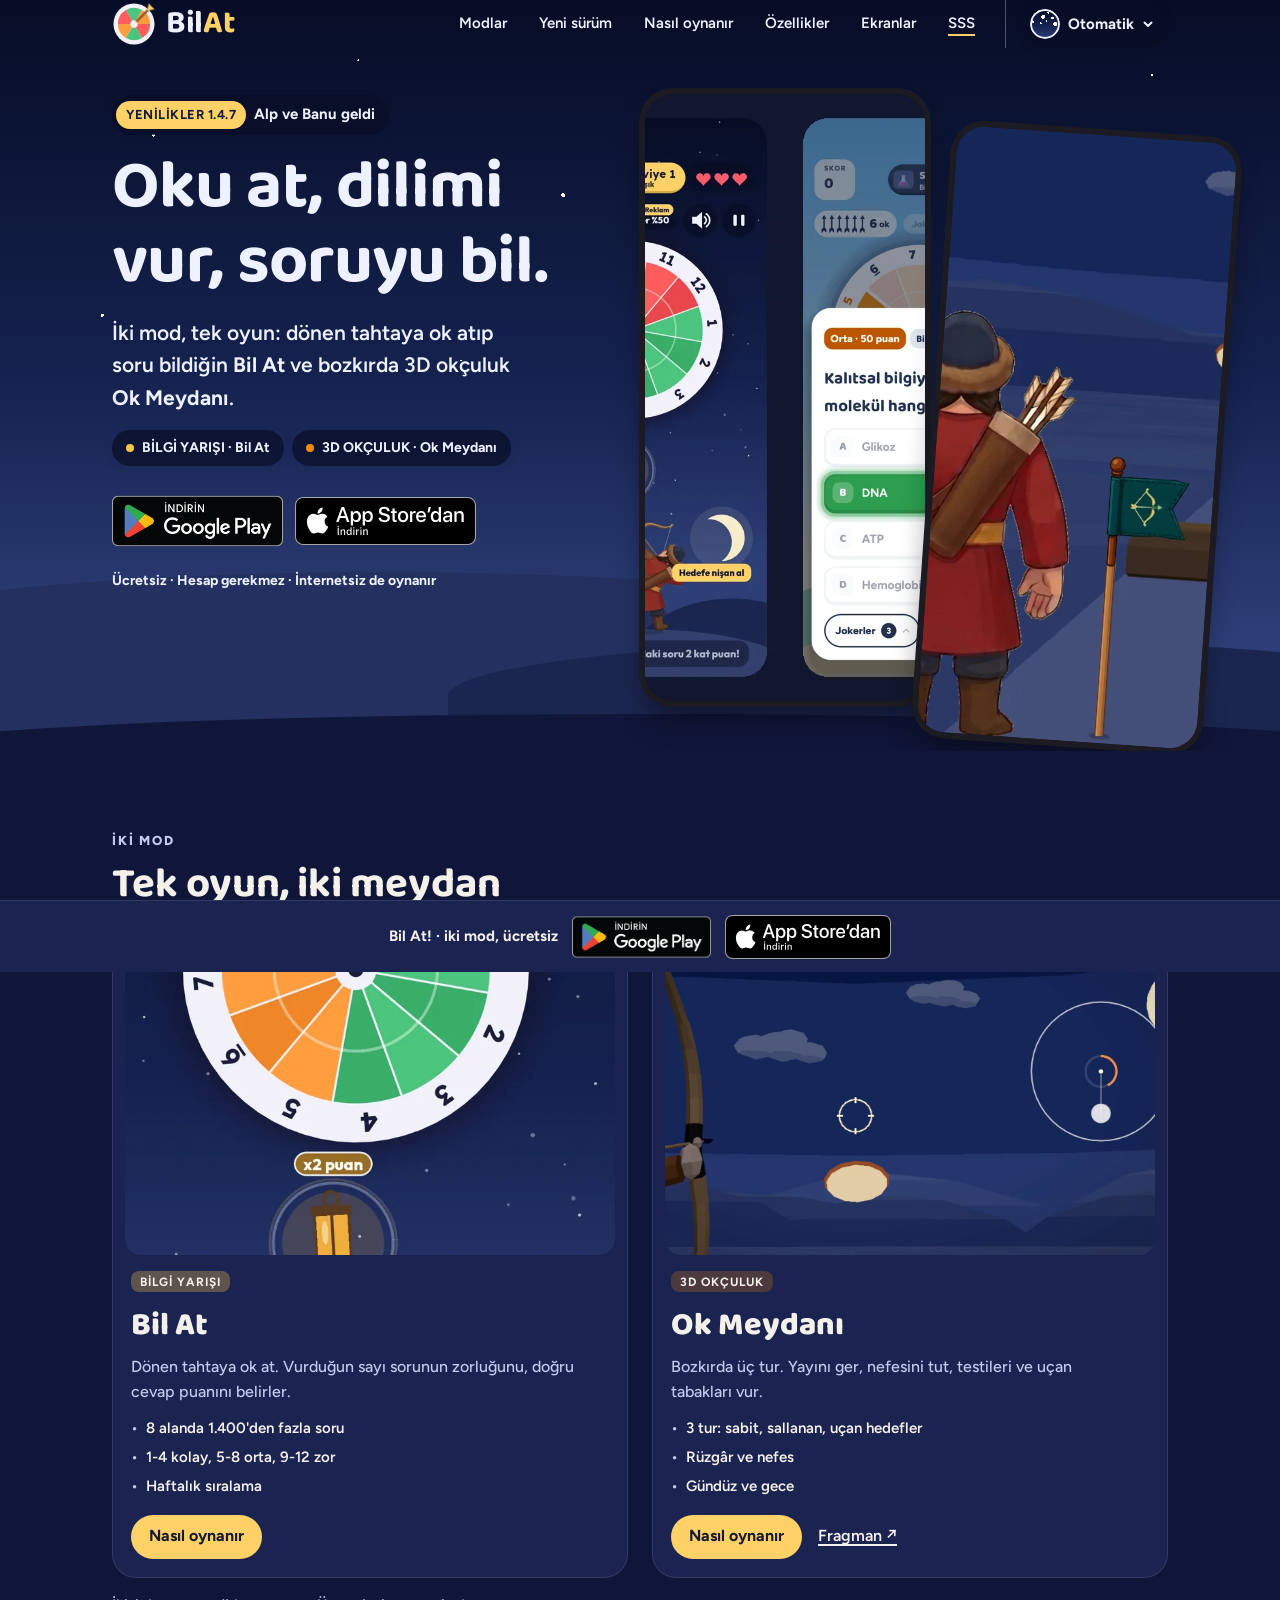
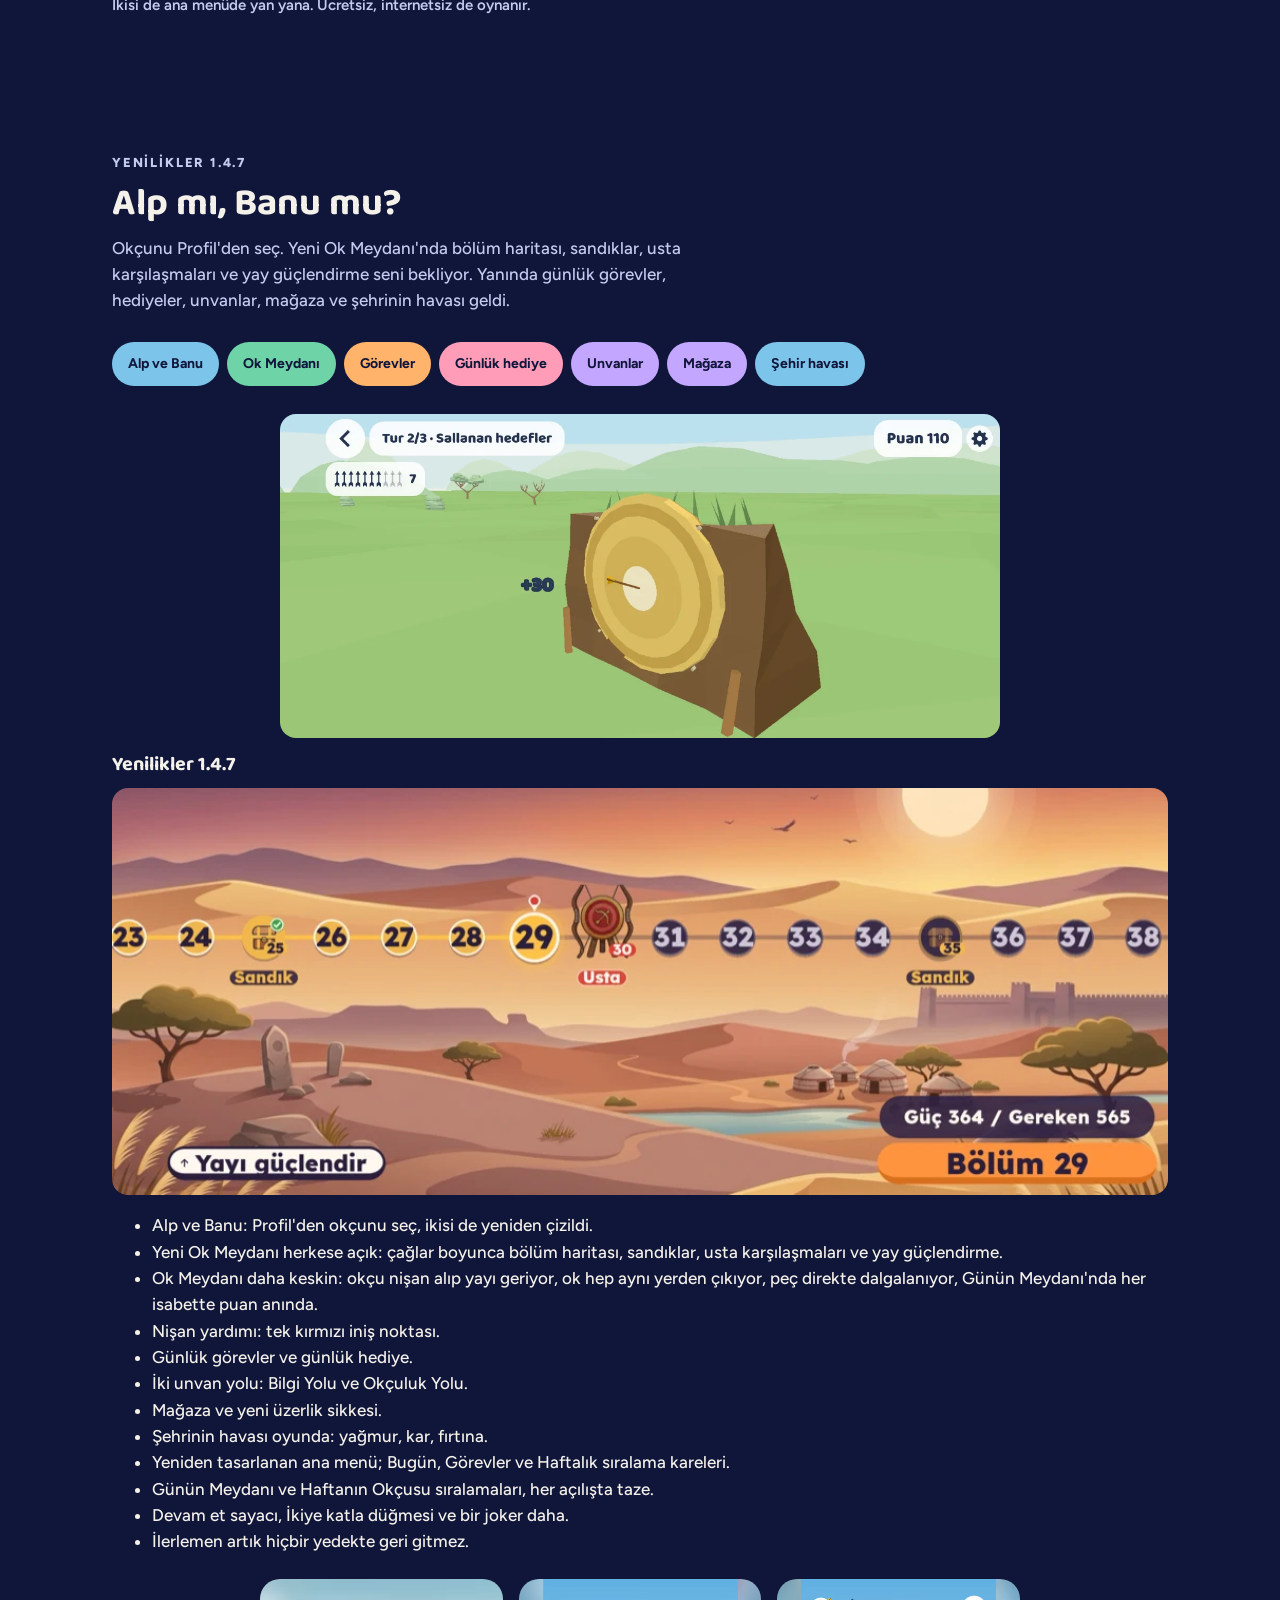
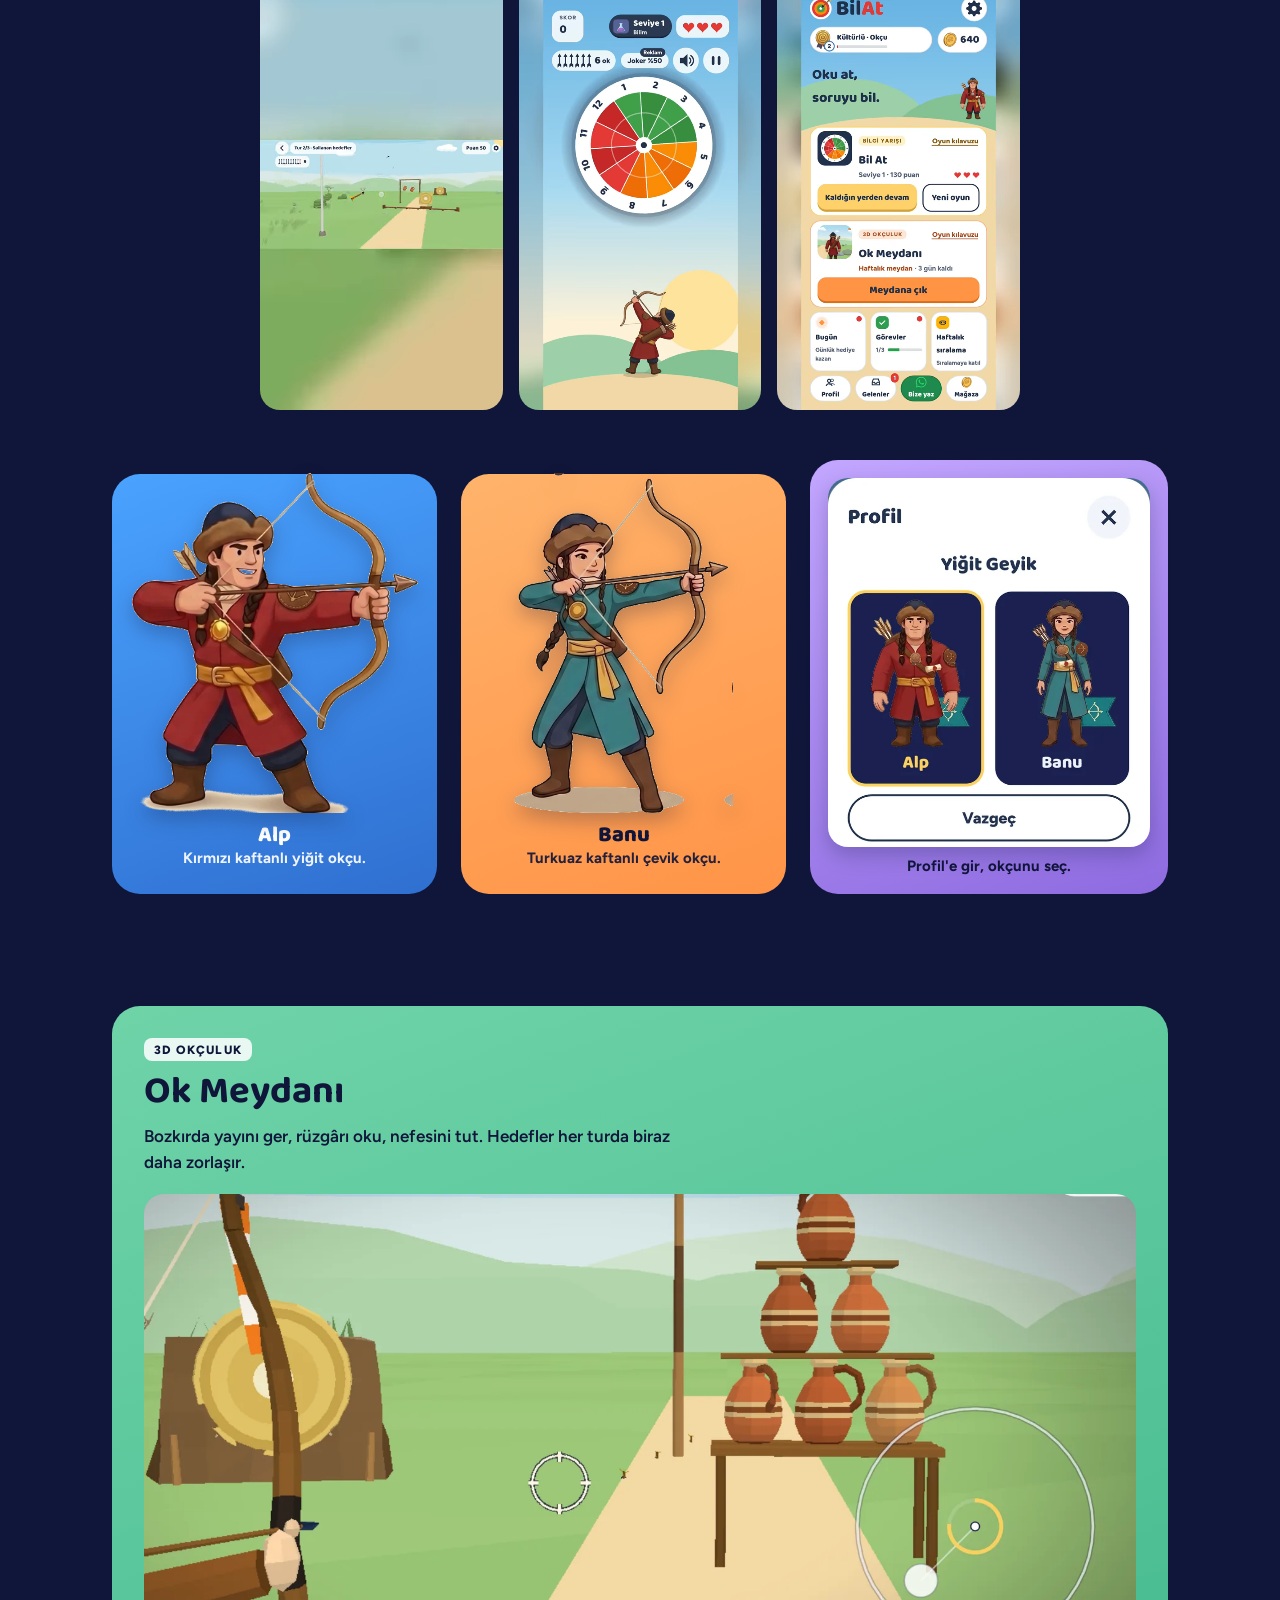
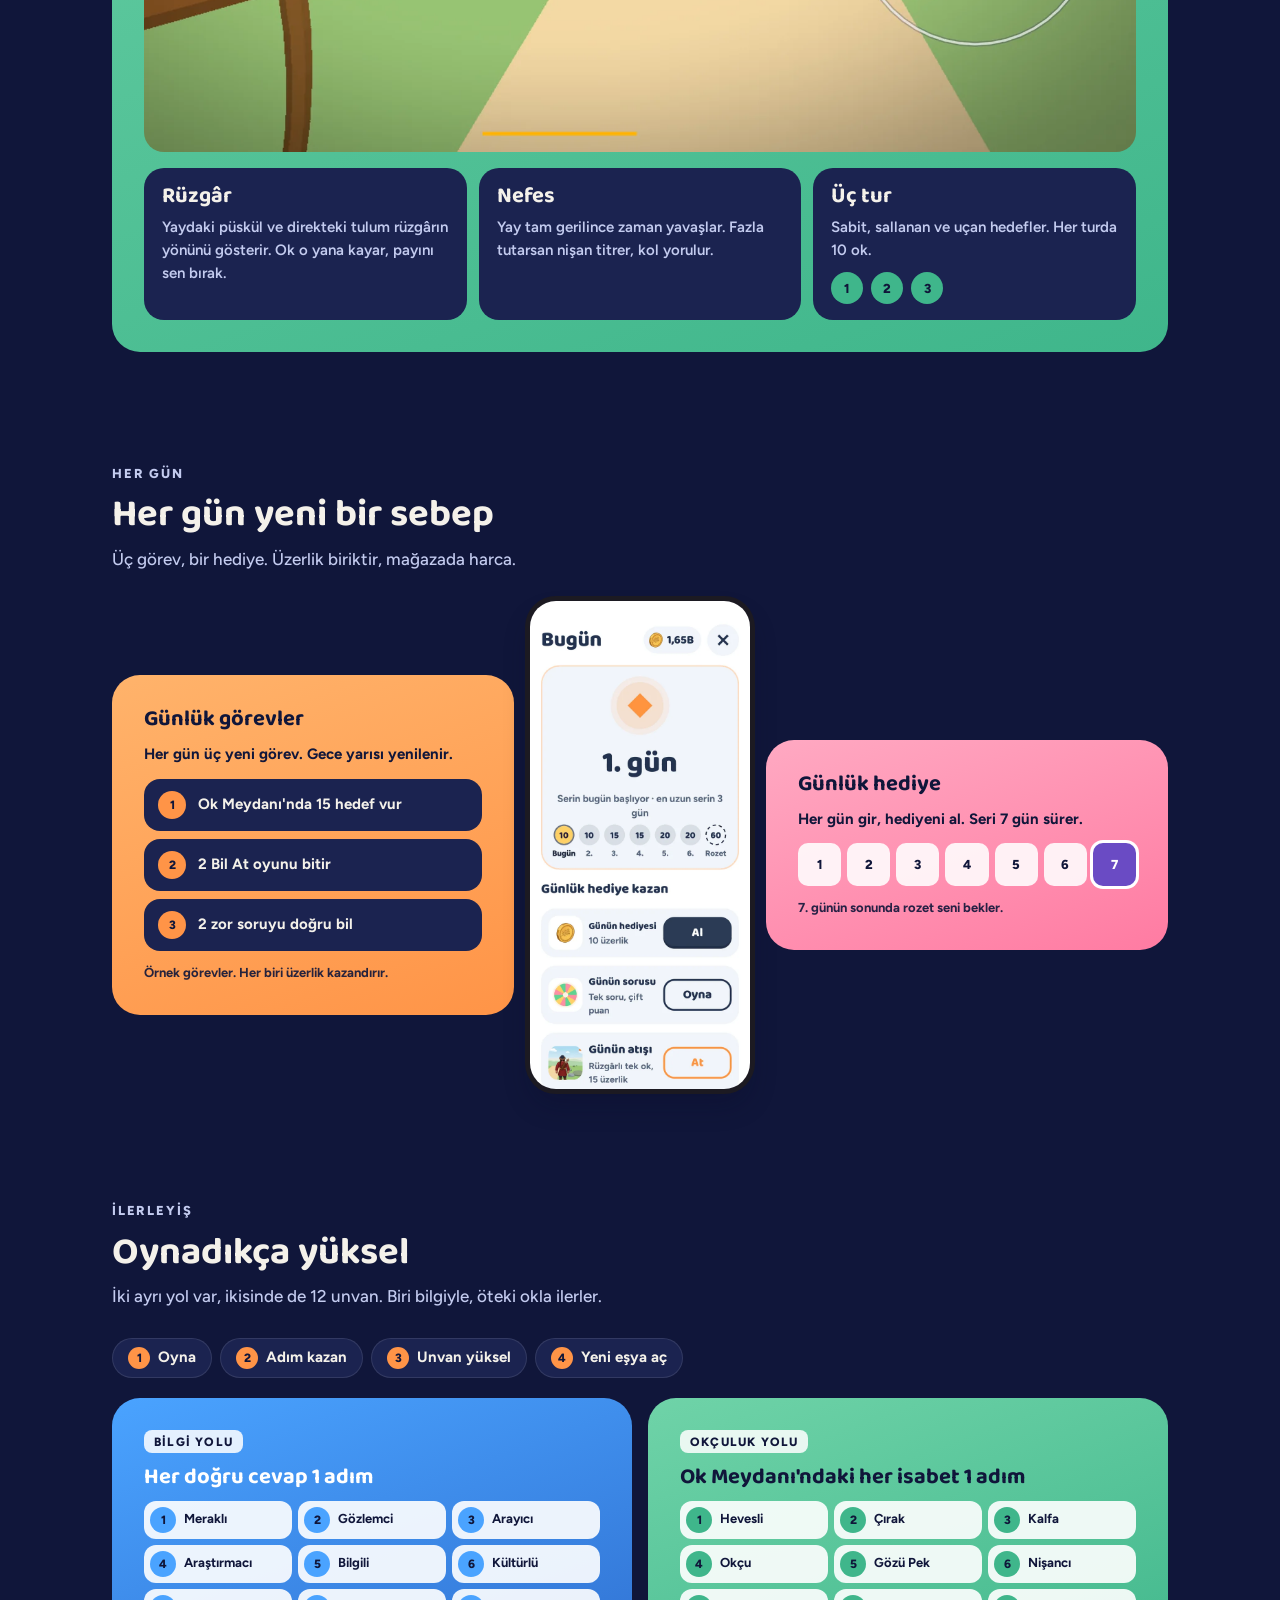
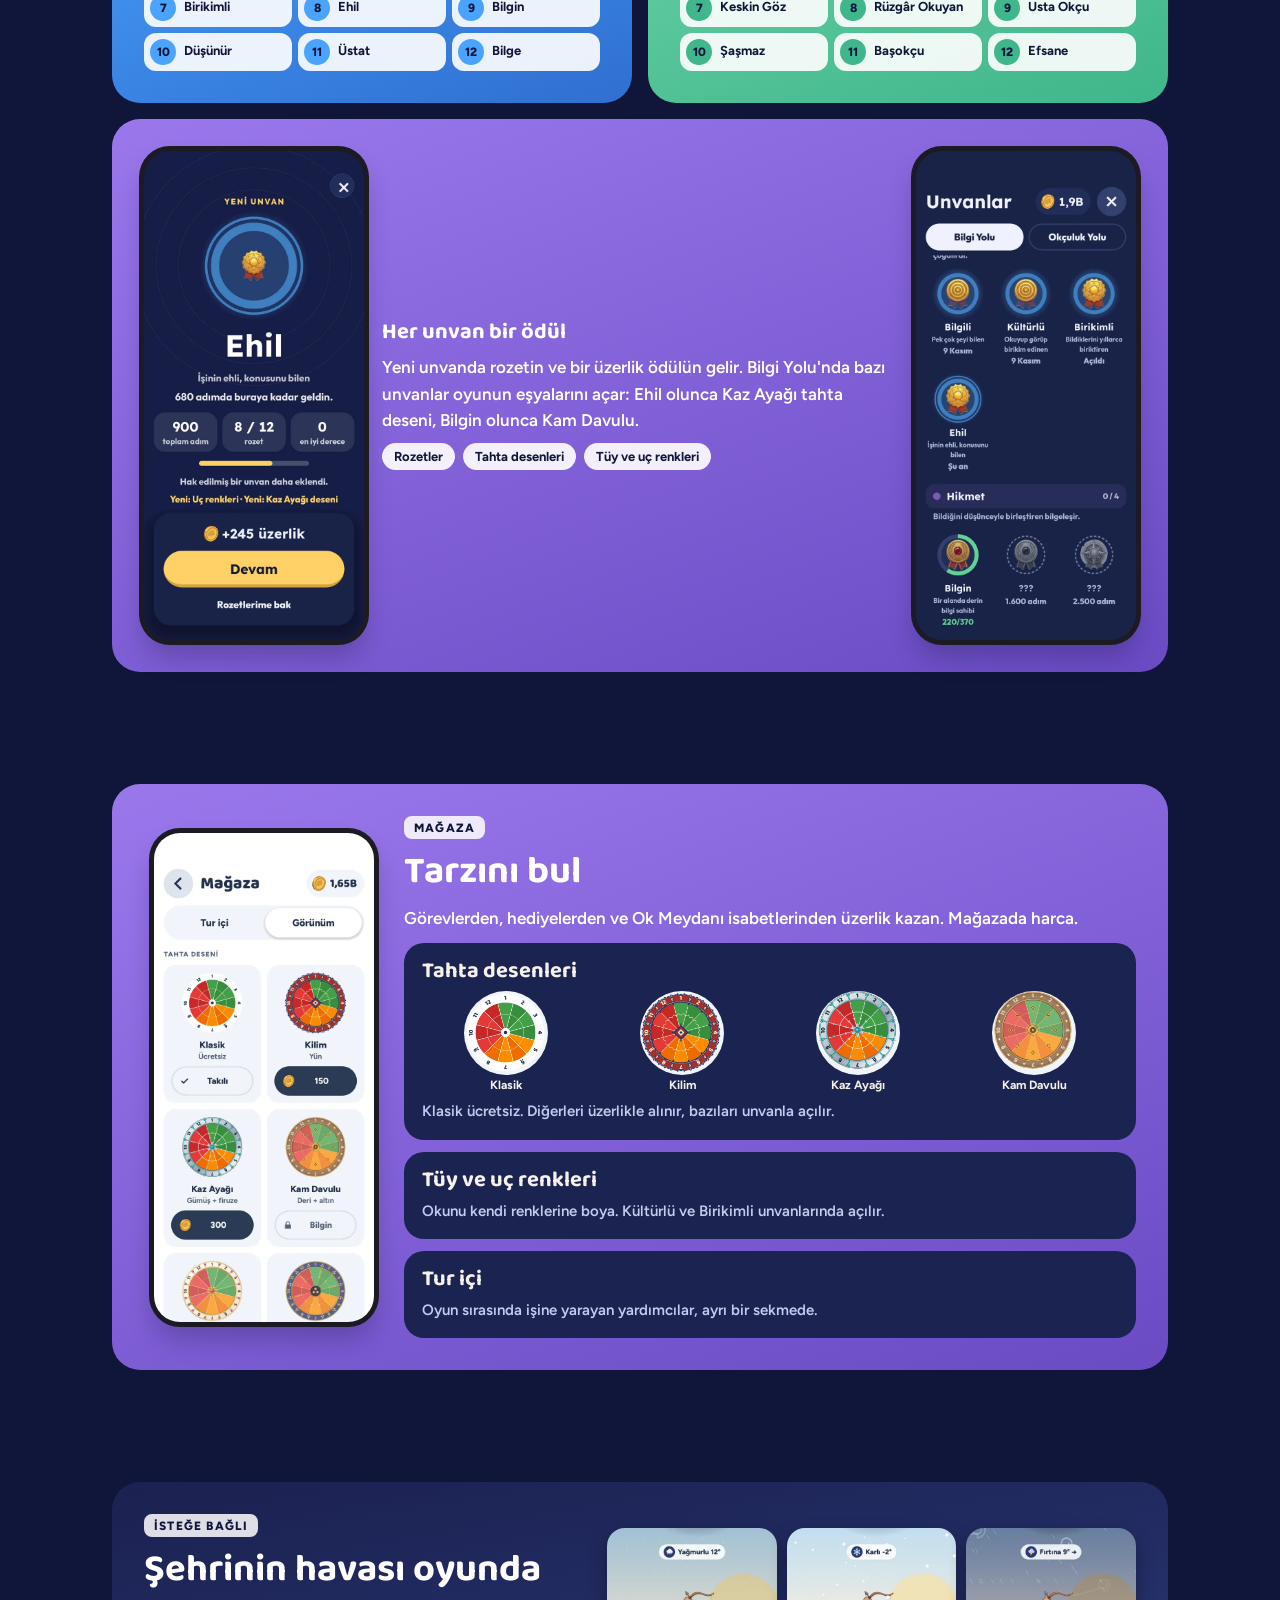
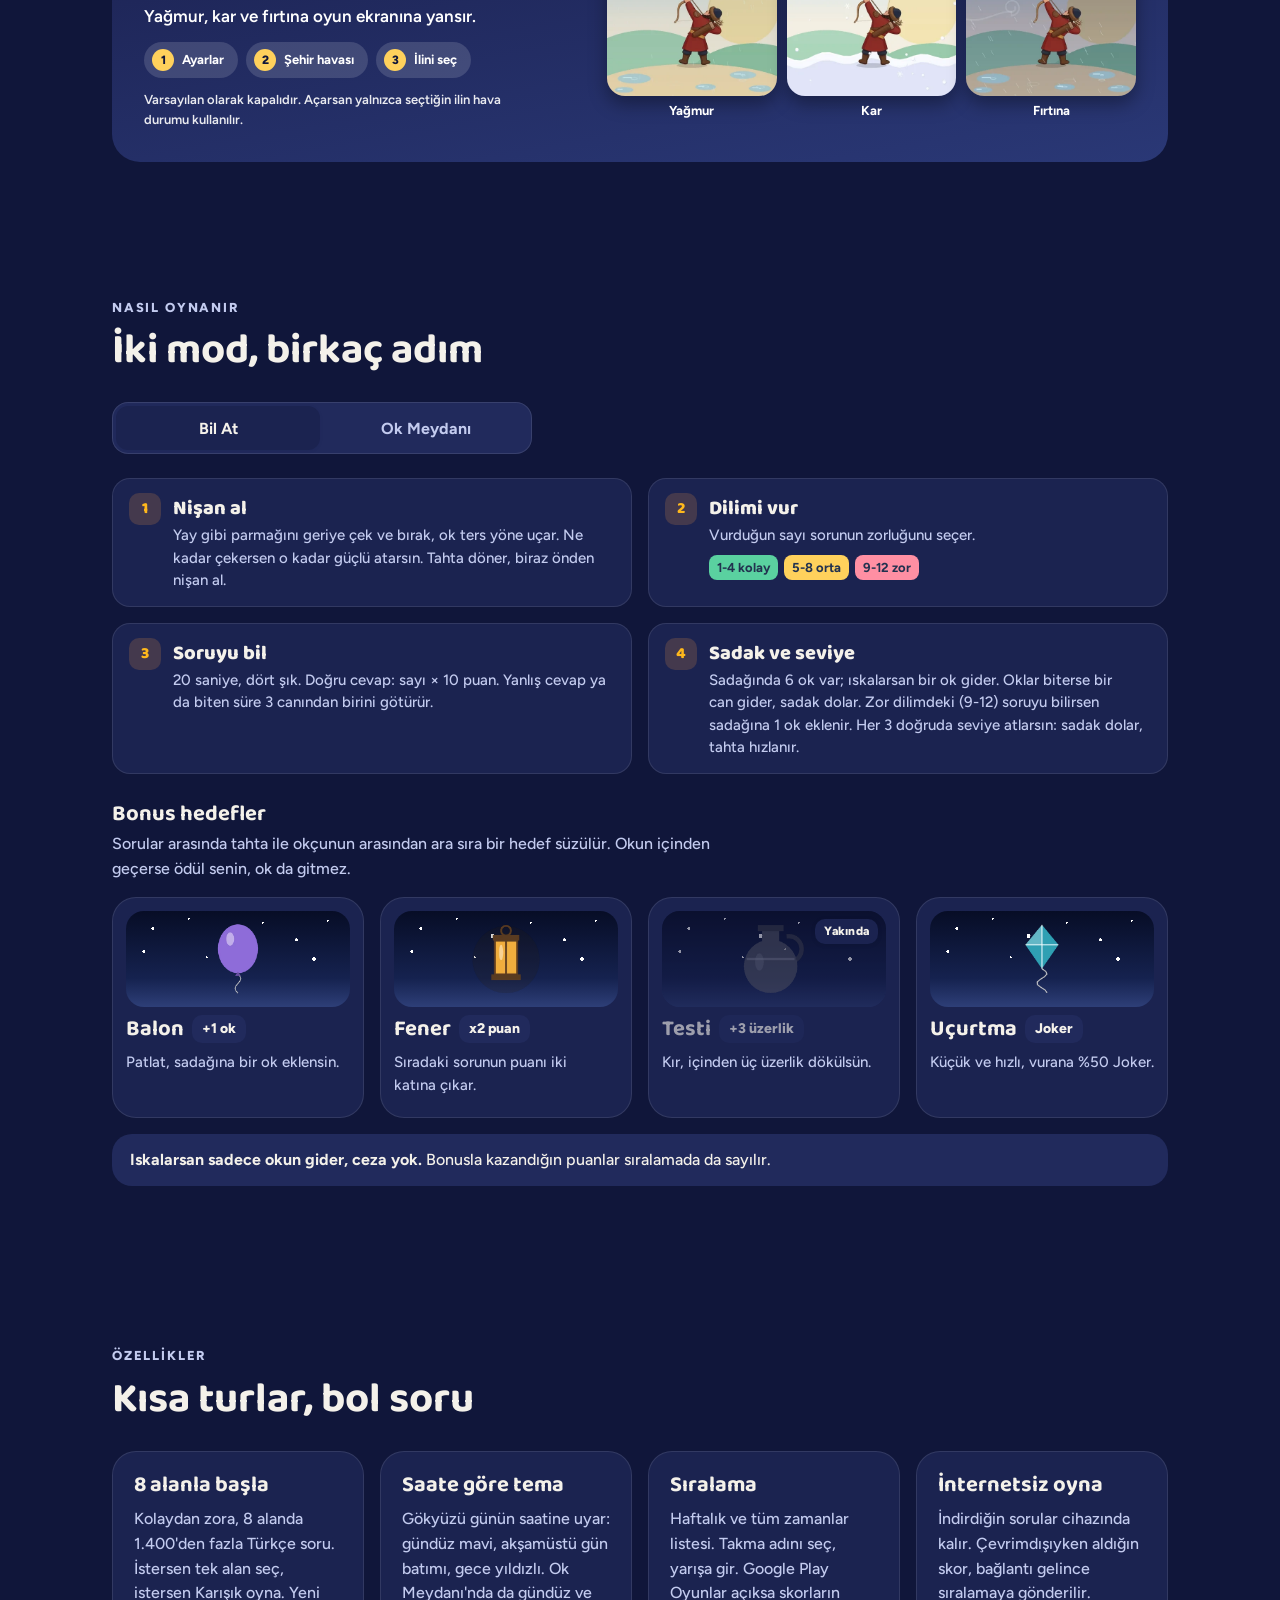
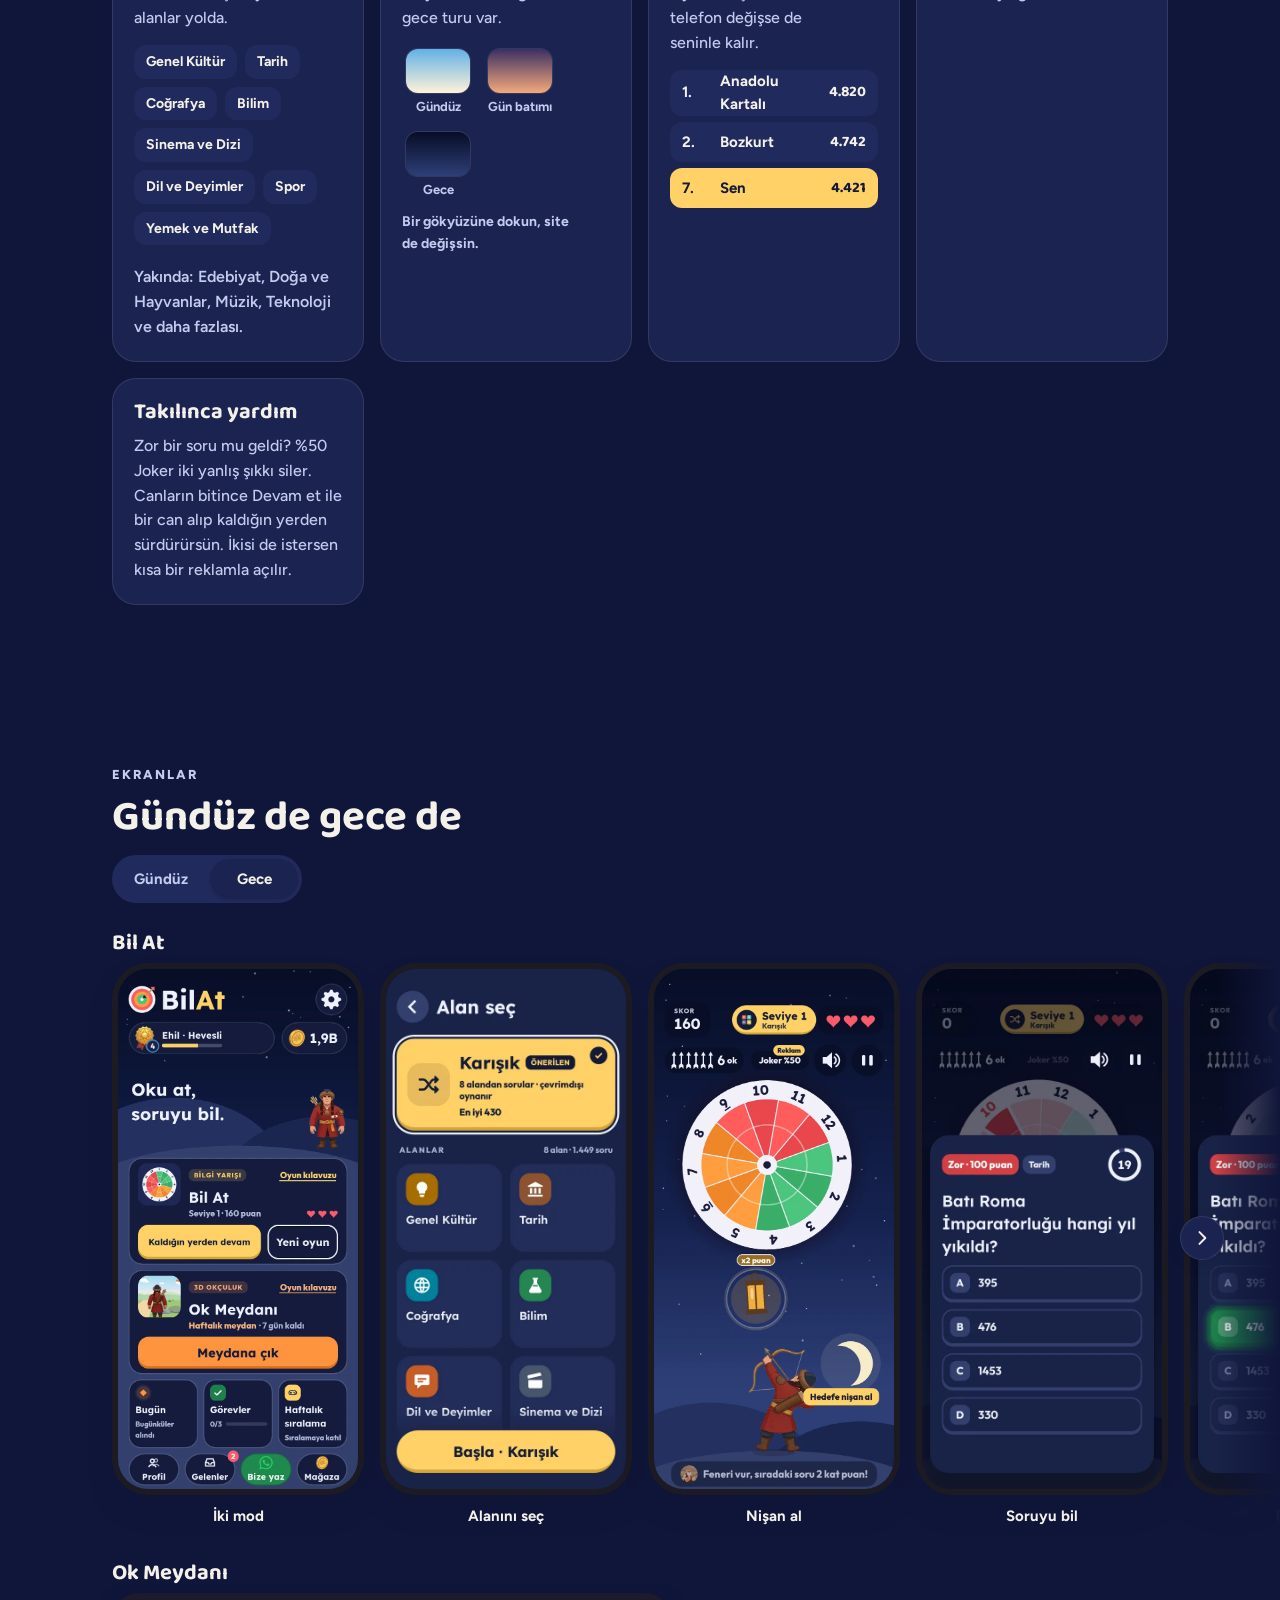
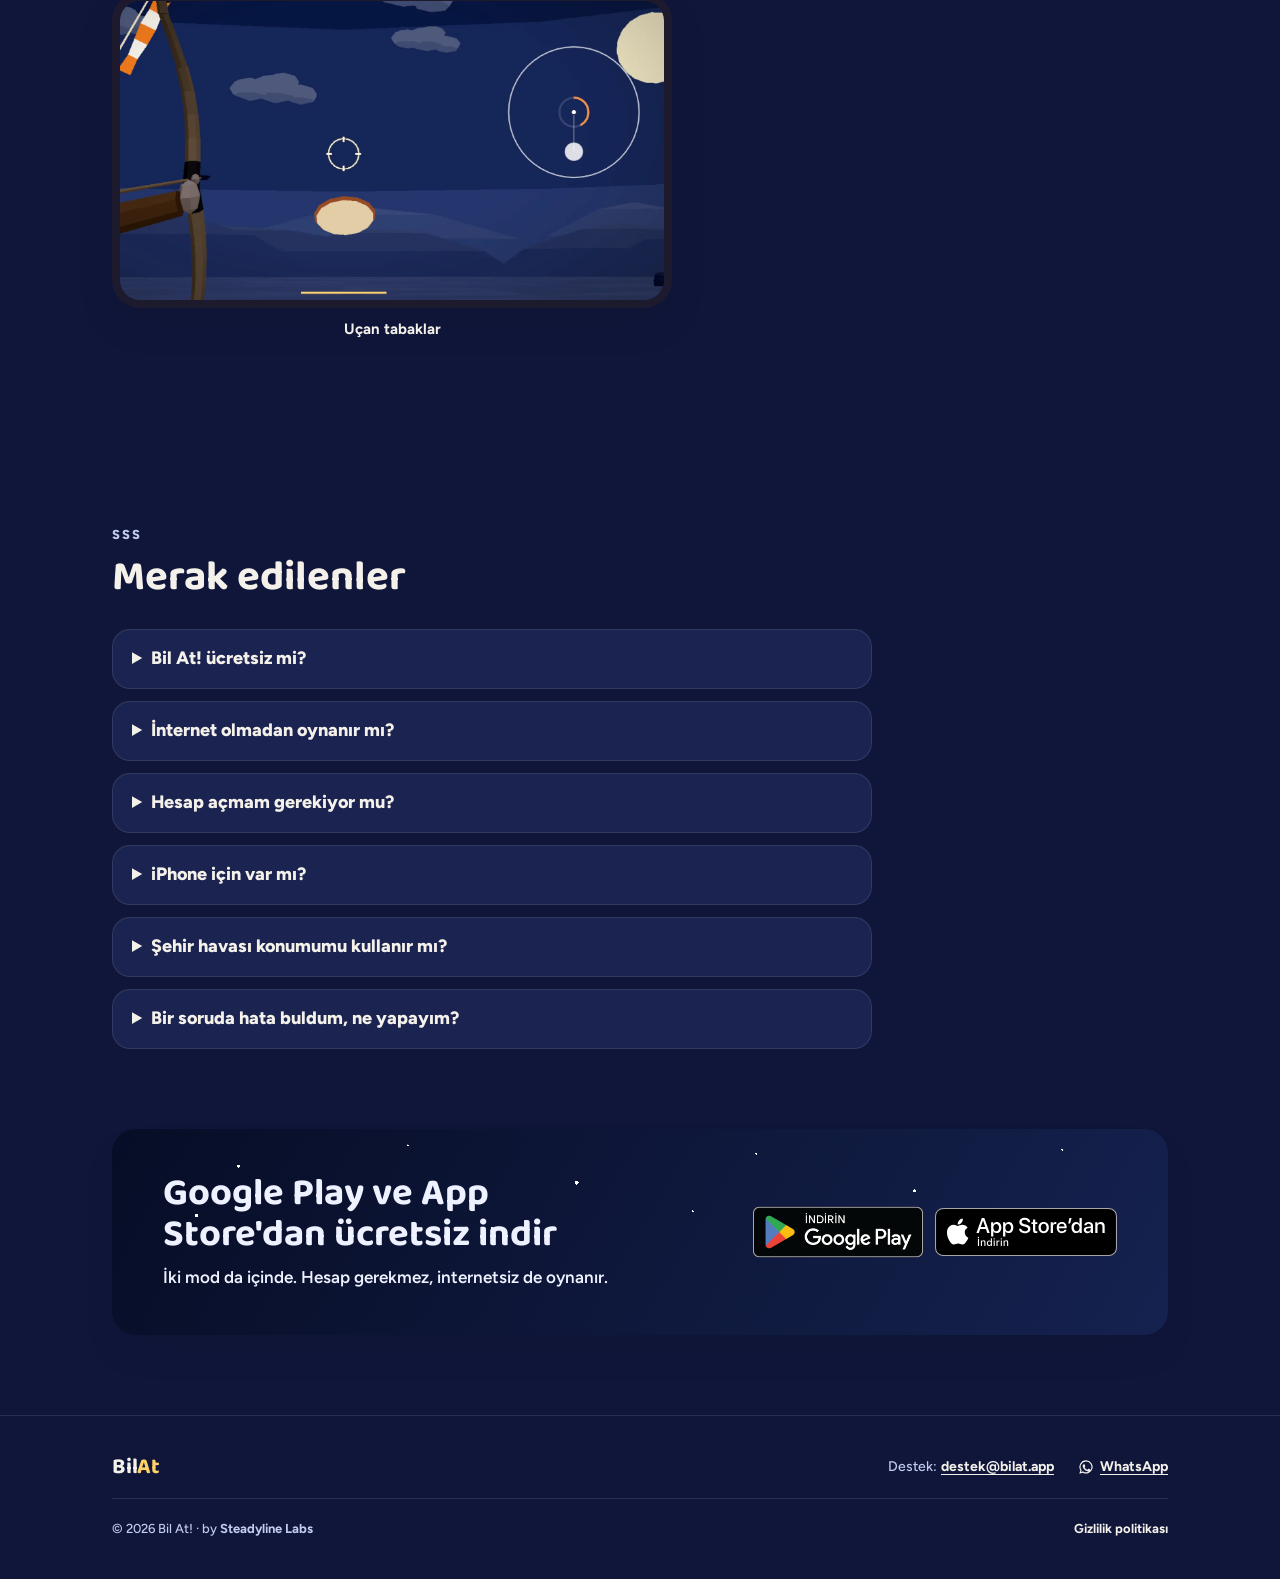
==== index.html @ 1a9c40ba "Görseller: iki meydan kartında çark tam görünür, hava görselleri temiz kesim" ====
<!DOCTYPE html>
<html lang="tr">
<head>
<meta charset="utf-8">
<meta name="viewport" content="width=device-width, initial-scale=1">
<title>Bil At! Bilgi yarışması ve 3D okçuluk · Ücretsiz</title>
<meta name="description" content="Bil At! ücretsiz Türkçe oyun: Alp ya da Banu ile dönen tahtaya ok at, soruyu bil; yeni Ok Meydanı'nda çağdan çağa bölüm haritası, sandıklar ve usta karşılaşmaları. Günlük görev ve hediye, unvanlar, mağaza, şehir havası. 8 alanda 1.400'den fazla soru.">
<meta name="robots" content="index, follow">
<meta name="theme-color" content="#62B0E6" media="(prefers-color-scheme: light)">
<meta name="theme-color" content="#070D26" media="(prefers-color-scheme: dark)">
<link rel="canonical" href="https://bilat.app/">
<meta property="og:type" content="website">
<meta property="og:site_name" content="Bil At!">
<meta property="og:locale" content="tr_TR">
<meta property="og:url" content="https://bilat.app/">
<meta property="og:title" content="Bil At! Oku At, Soruyu Bil">
<meta property="og:description" content="Alp ya da Banu ile dönen tahtaya nişan al, soruyu bil ya da bozkırda yayını ger. Günlük görev, unvan ve mağaza seni bekliyor.">
<meta property="og:image" content="https://bilat.app/img/og.jpg">
<meta property="og:image:width" content="1200">
<meta property="og:image:height" content="630">
<meta property="og:image:alt" content="Bil At! logosu ve renkli hedef tahtası: Oku at, soruyu bil!">
<meta name="twitter:card" content="summary_large_image">
<meta name="twitter:title" content="Bil At! Oku At, Soruyu Bil">
<meta name="twitter:description" content="Alp ya da Banu ile dönen tahtaya nişan al, soruyu bil ya da bozkırda yayını ger. Günlük görev, unvan ve mağaza seni bekliyor.">
<meta name="twitter:image" content="https://bilat.app/img/og.jpg">
<link rel="icon" href="/favicon.ico" sizes="any">
<link rel="icon" href="/img/icon.svg" type="image/svg+xml">
<meta name="apple-itunes-app" content="app-id=6821452285">
<link rel="apple-touch-icon" href="/apple-touch-icon.png">
<script type="application/ld+json">
{
  "@context": "https://schema.org",
  "@graph": [
    {
      "@type": "WebSite",
      "@id": "https://bilat.app/#website",
      "url": "https://bilat.app/",
      "name": "Bil At!",
      "alternateName": ["BilAt", "Bil At"],
      "inLanguage": "tr",
      "publisher": {"@id": "https://steadylinelabs.com/#organization"}
    },
    {
      "@type": "Organization",
      "@id": "https://steadylinelabs.com/#organization",
      "name": "Steadyline Labs",
      "url": "https://steadylinelabs.com",
      "email": "destek@bilat.app"
    },
    {
      "@type": ["VideoGame", "MobileApplication"],
      "@id": "https://bilat.app/#app",
      "name": "Bil At! Oku At, Soruyu Bil",
      "alternateName": "BilAt",
      "url": "https://bilat.app/",
      "description": "Bil At! ücretsiz Türkçe oyun: Alp ya da Banu ile dönen tahtaya ok at, soruyu bil; bozkırda 3D okçuluk Ok Meydanı. Günlük görev ve hediye, unvanlar, mağaza, şehir havası. 8 alanda 1.400'den fazla soru.",
      "inLanguage": "tr",
      "operatingSystem": ["Android", "iOS"],
      "applicationCategory": "GameApplication",
      "applicationSubCategory": "Bilgi yarışması",
      "genre": ["Bilgi yarışması", "Okçuluk", "Nişan alma", "Gündelik"],
      "gamePlatform": ["Android", "iOS"],
      "playMode": "SinglePlayer",
      "image": "https://bilat.app/img/og.jpg",
      "screenshot": ["https://bilat.app/img/ok-meydani/okm-1-sabit-hedefler.webp", "https://bilat.app/img/menu-b.webp", "https://bilat.app/img/aim-b.webp", "https://bilat.app/img/yeni/gunluk-hediye.webp", "https://bilat.app/img/yeni/magaza.webp", "https://bilat.app/img/yeni/yol-bilgi.webp", "https://bilat.app/img/yeni/hava-yagmur.webp", "https://bilat.app/img/question-b.webp", "https://bilat.app/img/category-b.webp", "https://bilat.app/img/leaderboard-b.webp"],
      "installUrl": "https://play.google.com/store/apps/details?id=com.steadylinelabs.bilat",
      "sameAs": ["https://play.google.com/store/apps/details?id=com.steadylinelabs.bilat", "https://apps.apple.com/tr/app/bil-at-bilgi-yar%C4%B1%C5%9Fmas%C4%B1/id6821452285"],
      "author": {"@id": "https://steadylinelabs.com/#organization"},
      "publisher": {"@id": "https://steadylinelabs.com/#organization"},
      "offers": {"@type": "Offer", "price": "0", "priceCurrency": "TRY"}
    },
    {
      "@type": "FAQPage",
      "mainEntity": [
        {"@type": "Question", "name": "Bil At! ücretsiz mi?", "acceptedAnswer": {"@type": "Answer", "text": "Evet. Oyun ücretsizdir ve reklamlarla desteklenir. Uygulama içi satın alma yoktur. Reklamı yalnızca sen seçince izlersin: oyun bitince Devam et ya da %50 Joker için."}},
        {"@type": "Question", "name": "İnternet olmadan oynanır mı?", "acceptedAnswer": {"@type": "Answer", "text": "Evet. Oyunla gelen sorular ve indirdiğin sorular cihazında kalır. Çevrimdışıyken aldığın skor, bağlantı gelince sıralamaya gönderilir."}},
        {"@type": "Question", "name": "Hesap açmam gerekiyor mu?", "acceptedAnswer": {"@type": "Answer", "text": "Hayır, ayrı hesap açmazsın. Sıralama için bir takma ad seçmen yeter. Telefonunda Google Play Oyunlar açıksa takma adın ve skorların ona bağlanır; telefon değişse de seninle kalır."}},
        {"@type": "Question", "name": "iPhone için var mı?", "acceptedAnswer": {"@type": "Answer", "text": "Evet. Bil At! hem App Store'da iPhone için hem Google Play'de Android için ücretsiz."}},
        {"@type": "Question", "name": "Şehir havası konumumu kullanır mı?", "acceptedAnswer": {"@type": "Answer", "text": "Hayır. Şehir havası varsayılan olarak kapalıdır. Açarsan ilini listeden sen seçersin ve yalnızca o ilin hava durumu alınır."}},
        {"@type": "Question", "name": "Bir soruda hata buldum, ne yapayım?", "acceptedAnswer": {"@type": "Answer", "text": "destek@bilat.app adresine soruyu ve doğru cevabı yaz, düzeltelim."}}
      ]
    }
  ]
}
</script>
<link rel="preconnect" href="https://fonts.googleapis.com">
<link rel="preconnect" href="https://fonts.gstatic.com" crossorigin>
<link href="https://fonts.googleapis.com/css2?family=Baloo+2:wght@700&family=Figtree:wght@500;600;700;800&display=swap" rel="stylesheet">
<link rel="stylesheet" href="style.css?v=20261113a">
<script src="tema.js?v=20261028c"></script>
</head>
<body>
<a class="skip" href="#icerik">İçeriğe geç</a>

<header class="hero">
  <div class="sun" aria-hidden="true"></div>
  <div class="wrap hero-top">
    <a class="logo" href="./" aria-label="Bil At! ana sayfa">
      <svg class="mark" viewBox="-30 -30 60 60" width="44" height="44" aria-hidden="true">
        <g class="spin">
          <circle r="28" fill="var(--ring)"/>
          <path d="M0 0L-11 -19.05A22 22 0 0 1 11 -19.05Z" fill="var(--g)"/>
          <path d="M0 0L11 -19.05A22 22 0 0 1 22 0Z" fill="var(--o)"/>
          <path d="M0 0L22 0A22 22 0 0 1 11 19.05Z" fill="var(--r)"/>
          <path d="M0 0L11 19.05A22 22 0 0 1 -11 19.05Z" fill="var(--g)"/>
          <path d="M0 0L-11 19.05A22 22 0 0 1 -22 0Z" fill="var(--o)"/>
          <path d="M0 0L-22 0A22 22 0 0 1 -11 -19.05Z" fill="var(--r)"/>
          <circle r="5" fill="var(--ring)"/>
        </g>
        <g class="shaft"><path d="M4 -4L22 -22" stroke="#8B5A2B" stroke-width="3.2" stroke-linecap="round"/><path d="M18 -18L20 -28L24 -24ZM18 -18L28 -20L24 -24Z" fill="var(--primary)"/></g>
      </svg>
      <span>Bil<b>At</b></span>
    </a>
    <nav id="menu" aria-label="Sayfa içi">
      <a href="#modlar">Modlar</a>
      <a href="#yeni">Yeni sürüm</a>
      <a href="#nasil">Nasıl oynanır</a>
      <a href="#ozellikler">Özellikler</a>
      <a href="#ekranlar">Ekranlar</a>
      <a href="#sss">SSS</a>
    </nav>
    <div class="sky-pick">
      <button type="button" class="sky-btn" aria-expanded="false" aria-controls="gokyuzu" aria-label="Gökyüzü teması">
        <span class="sky-dot" aria-hidden="true"></span><span class="sky-name">Otomatik</span>
        <svg class="sky-chev" viewBox="0 0 12 12" width="12" height="12" aria-hidden="true"><path d="M2.5 4.5L6 8l3.5-3.5" fill="none" stroke="currentColor" stroke-width="2" stroke-linecap="round" stroke-linejoin="round"/></svg>
      </button>
      <div class="sky-menu" id="gokyuzu" role="group" aria-label="Gökyüzü teması" hidden>
        <p class="sky-title" aria-hidden="true">Gökyüzü</p>
        <button type="button" data-tema="saat"><span class="sw sw-auto" aria-hidden="true"></span><span class="sky-opt"><b>Otomatik</b><small>Saate göre · şu an <span class="sky-now">Gündüz</span></small></span></button>
        <hr>
        <button type="button" data-tema="b"><span class="sw sw-b" aria-hidden="true"></span><b>Gündüz</b></button>
        <button type="button" data-tema="a"><span class="sw sw-a" aria-hidden="true"></span><b>Gün batımı</b></button>
        <button type="button" data-tema="c"><span class="sw sw-c" aria-hidden="true"></span><b>Gece</b></button>
      </div>
    </div>
    <button type="button" class="menu-btn" aria-expanded="false" aria-controls="menu" aria-label="Menüyü aç">
      <svg viewBox="0 0 24 24" width="24" height="24" aria-hidden="true"><path class="mb-top" d="M4 7h16"/><path class="mb-mid" d="M4 12h16"/><path class="mb-bot" d="M4 17h16"/></svg>
    </button>
  </div>
  <div class="wrap hero-grid">
    <div class="hero-copy">
      <a class="new-pill" href="#yeni"><b>Yenilikler 1.4.7</b> Alp ve Banu geldi</a>
      <h1>Oku at, dilimi vur, soruyu bil.</h1>
      <p class="lead">İki mod, tek oyun: dönen tahtaya ok atıp soru bildiğin <b>Bil At</b> ve bozkırda 3D okçuluk <b>Ok Meydanı</b>.</p>
      <ul class="mode-chips">
        <li><a class="mode-chip is-bilat" href="#mod-bilat">BİLGİ YARIŞI · Bil At</a></li>
        <li><a class="mode-chip is-okm" href="#mod-ok-meydani">3D OKÇULUK · Ok Meydanı</a></li>
      </ul>
      <div class="badges">
        <a class="gp-badge" href="https://play.google.com/store/apps/details?id=com.steadylinelabs.bilat&amp;referrer=utm_source%3Dbilat.app%26utm_medium%3Dsite%26utm_campaign%3Dhome"><img src="img/google-play-badge-tr.png" width="646" height="250" alt="Google Play'den indirin" fetchpriority="high"></a>
        <a class="as-badge" href="https://apps.apple.com/tr/app/bil-at-bilgi-yar%C4%B1%C5%9Fmas%C4%B1/id6821452285"><img src="img/app-store-badge-tr.svg" width="151" height="40" alt="App Store'dan indirin"></a>
      </div>
      <p class="hero-note">Ücretsiz · Hesap gerekmez · İnternetsiz de oynanır</p>
    </div>
    <div class="phones">
      <div class="phone">
        <img class="shot-b" src="img/mod-bilat-b.webp" width="1600" height="1000" fetchpriority="high" alt="Bil At oyun ekranı: okçu dönen hedef tahtasına nişan alıyor, gündüz teması">
        <img class="shot-c" src="img/mod-bilat-c.webp" width="1600" height="1000" alt="Bil At gece teması: yıldızlı gökyüzünde hedef tahtasına nişan alma">
      </div>
      <div class="phone phone-okm">
        <img class="shot-b" src="img/ok-meydani/tur1-sabit.webp" width="1600" height="837" alt="Ok Meydanı: okçunun arkasından testi kulesine nişan, gündüz">
        <img class="shot-c" src="img/ok-meydani/hero-gece.webp" width="1600" height="837" alt="Ok Meydanı gece turu: okçu ay ışığında uçan tabağa bakıyor">
      </div>
    </div>
  </div>
  <div class="hills" aria-hidden="true"><i></i><i></i><i></i></div>
</header>

<main id="icerik">
  <section id="modlar">
    <div class="wrap">
      <div class="sec-head">
        <span class="eyebrow">İki mod</span>
        <h2>Tek oyun, iki meydan</h2>
      </div>
      <div class="modes">
        <article class="mode" id="mod-bilat">
          <div class="mode-media mode-media-bilat">
            <img class="shot-b" src="img/aim-b.webp" width="720" height="1600" loading="lazy" decoding="async" alt="Bil At: dönen hedef tahtası ve nişan alan okçu">
            <img class="shot-c" src="img/aim-c.webp" width="720" height="1600" loading="lazy" decoding="async" alt="Bil At gece: yıldızlı gökyüzünde dönen hedef tahtası">
          </div>
          <span class="mode-chip-tag is-bilat">BİLGİ YARIŞI</span>
          <h3>Bil At</h3>
          <p>Dönen tahtaya ok at. Vurduğun sayı sorunun zorluğunu, doğru cevap puanını belirler.</p>
          <ul class="mode-list">
            <li>8 alanda 1.400'den fazla soru</li>
            <li>1-4 kolay, 5-8 orta, 9-12 zor</li>
            <li>Haftalık sıralama</li>
          </ul>
          <div class="mode-actions">
            <a class="btn" href="#nasil-bilat" data-tab="bilat">Nasıl oynanır</a>
          </div>
        </article>
        <article class="mode" id="mod-ok-meydani">
          <span id="ok-meydani" class="anchor" aria-hidden="true"></span>
          <div class="mode-media">
            <img class="shot-b" src="img/ok-meydani/tur1-sabit.webp" width="1600" height="837" loading="lazy" decoding="async" alt="Ok Meydanı 1. tur: testi kulesi, kabak ve puta, okçunun arkasından görünüm">
            <img class="shot-c" src="img/ok-meydani/tur3-ucan.webp" width="1600" height="837" loading="lazy" decoding="async" alt="Ok Meydanı 3. tur: gece, ay ışığında uçan tabağa nişan">
          </div>
          <span class="mode-chip-tag is-okm">3D OKÇULUK</span>
          <h3>Ok Meydanı</h3>
          <p>Bozkırda üç tur. Yayını ger, nefesini tut, testileri ve uçan tabakları vur.</p>
          <ul class="mode-list">
            <li>3 tur: sabit, sallanan, uçan hedefler</li>
            <li>Rüzgâr ve nefes</li>
            <li>Gündüz ve gece</li>
          </ul>
          <div class="mode-actions">
            <a class="btn" href="#nasil-ok-meydani" data-tab="ok-meydani">Nasıl oynanır</a>
            <a class="okm-trailer" href="https://youtu.be/DlsMeCCp97Y" target="_blank" rel="noopener">Fragman ↗</a>
          </div>
        </article>
      </div>
      <p class="modes-note">İkisi de ana menüde yan yana. Ücretsiz, internetsiz de oynanır.</p>
    </div>
  </section>

  <section id="yeni" class="y-sec">
    <div class="wrap">
      <div class="sec-head">
        <span class="eyebrow">Yenilikler 1.4.7</span>
        <h2>Alp mı, Banu mu?</h2>
        <p>Okçunu Profil'den seç. Yeni Ok Meydanı'nda bölüm haritası, sandıklar, usta karşılaşmaları ve yay güçlendirme seni bekliyor. Yanında günlük görevler, hediyeler, unvanlar, mağaza ve şehrinin havası geldi.</p>
      </div>
      <ul class="y-chips" aria-label="Yeni sürümde neler var">
        <li><a class="is-blue" href="#alp-banu">Alp ve Banu</a></li>
        <li><a class="is-green" href="#meydan">Ok Meydanı</a></li>
        <li><a class="is-orange" href="#her-gun">Görevler</a></li>
        <li><a class="is-pink" href="#her-gun">Günlük hediye</a></li>
        <li><a class="is-purple" href="#unvanlar">Unvanlar</a></li>
        <li><a class="is-purple" href="#magaza">Mağaza</a></li>
        <li><a class="is-blue" href="#hava">Şehir havası</a></li>
      </ul>

      <div class="y-news" style="margin:24px 0 8px">
        <img src="img/yeni/ok-meydani-isabet.webp" width="1200" height="540" loading="lazy" decoding="async" alt="Ok Meydanı: ok hedefe saplanıyor, +30 puan" style="display:block;width:100%;max-width:720px;height:auto;border-radius:16px;margin:0 auto 16px">
        <h3 style="margin:0 0 8px">Yenilikler 1.4.7</h3>
        <img src="img/ok-meydani-harita.webp" alt="Yeni Ok Meydanı bölüm haritası: kısa yay çağı, yol boyunca sandıklar ve 30. bölümde usta karşılaşması" width="1000" height="386" loading="lazy" decoding="async" style="width:100%;height:auto;border-radius:16px;margin:12px 0">
        <ul>
          <li>Alp ve Banu: Profil'den okçunu seç, ikisi de yeniden çizildi.</li>
          <li>Yeni Ok Meydanı herkese açık: çağlar boyunca bölüm haritası, sandıklar, usta karşılaşmaları ve yay güçlendirme.</li>
          <li>Ok Meydanı daha keskin: okçu nişan alıp yayı geriyor, ok hep aynı yerden çıkıyor, peç direkte dalgalanıyor, Günün Meydanı'nda her isabette puan anında.</li>
          <li>Nişan yardımı: tek kırmızı iniş noktası.</li>
          <li>Günlük görevler ve günlük hediye.</li>
          <li>İki unvan yolu: Bilgi Yolu ve Okçuluk Yolu.</li>
          <li>Mağaza ve yeni üzerlik sikkesi.</li>
          <li>Şehrinin havası oyunda: yağmur, kar, fırtına.</li>
          <li>Yeniden tasarlanan ana menü; Bugün, Görevler ve Haftalık sıralama kareleri.</li>
          <li>Günün Meydanı ve Haftanın Okçusu sıralamaları, her açılışta taze.</li>
          <li>Devam et sayacı, İkiye katla düğmesi ve bir joker daha.</li>
          <li>İlerlemen artık hiçbir yedekte geri gitmez.</li>
        </ul>
      </div>

      <div class="clips" aria-label="Oyundan kısa kayıtlar">
        <figure class="clip"><video width="540" height="960" autoplay muted loop playsinline preload="metadata" poster="video/ok-meydani-hit-poster.webp" aria-label="Ok Meydanı: ok hedefe saplanıyor ve puan kazandırıyor"><source src="video/ok-meydani-hit.webm" type="video/webm"><source src="video/ok-meydani-hit.mp4" type="video/mp4"></video></figure>
        <figure class="clip"><video width="540" height="960" autoplay muted loop playsinline preload="metadata" poster="video/question-correct-score-poster.webp" aria-label="Doğru cevap puan kazandırıyor"><source src="video/question-correct-score.webm" type="video/webm"><source src="video/question-correct-score.mp4" type="video/mp4"></video></figure>
        <figure class="clip"><video width="540" height="960" autoplay muted loop playsinline preload="metadata" poster="video/alp-banu-profile-start-poster.webp" aria-label="Profil'de Alp ya da Banu seçip oyuna başlamak"><source src="video/alp-banu-profile-start.webm" type="video/webm"><source src="video/alp-banu-profile-start.mp4" type="video/mp4"></video></figure>
      </div>

      <div id="alp-banu" class="y-chars">
        <article class="y-char is-alp">
          <img src="img/yeni/alp.webp" width="392" height="466" loading="lazy" decoding="async" alt="Alp: kırmızı kaftanlı, bork giymiş okçu yayını geriyor">
          <div class="y-char-text"><h3>Alp</h3><p>Kırmızı kaftanlı yiğit okçu.</p></div>
        </article>
        <article class="y-char is-banu">
          <img src="img/yeni/banu.webp" width="384" height="596" loading="lazy" decoding="async" alt="Banu: turkuaz kaftanlı, örgülü okçu yayını geriyor">
          <div class="y-char-text"><h3>Banu</h3><p>Turkuaz kaftanlı çevik okçu.</p></div>
        </article>
        <figure class="y-profile">
          <img src="img/yeni/karakter-sec.webp" width="640" height="734" loading="lazy" decoding="async" alt="Profil ekranı: Alp ve Banu arasında okçu seçimi">
          <figcaption>Profil'e gir, okçunu seç.</figcaption>
        </figure>
      </div>
    </div>
  </section>

  <section id="meydan" class="y-sec">
    <div class="wrap">
      <div class="y-band is-green">
        <div class="y-band-head">
          <span class="y-tag">3D OKÇULUK</span>
          <h2>Ok Meydanı</h2>
          <p>Bozkırda yayını ger, rüzgârı oku, nefesini tut. Hedefler her turda biraz daha zorlaşır.</p>
        </div>
        <div class="y-wide">
          <img src="img/ok-meydani/okm-1-sabit-hedefler.webp" width="1600" height="900" loading="lazy" decoding="async" alt="Ok Meydanı: yay gerilmiş, testi kulesi ve puta nişanda">
        </div>
        <ul class="y-cards three">
          <li class="y-card"><h3>Rüzgâr</h3><p>Yaydaki püskül ve direkteki tulum rüzgârın yönünü gösterir. Ok o yana kayar, payını sen bırak.</p></li>
          <li class="y-card"><h3>Nefes</h3><p>Yay tam gerilince zaman yavaşlar. Fazla tutarsan nişan titrer, kol yorulur.</p></li>
          <li class="y-card"><h3>Üç tur</h3><p>Sabit, sallanan ve uçan hedefler. Her turda 10 ok.</p>
            <ol class="y-dots" aria-label="Turlar"><li>1</li><li>2</li><li>3</li></ol></li>
        </ul>
      </div>
    </div>
  </section>

  <section id="her-gun" class="y-sec">
    <div class="wrap">
      <div class="sec-head">
        <span class="eyebrow">Her gün</span>
        <h2>Her gün yeni bir sebep</h2>
        <p>Üç görev, bir hediye. Üzerlik biriktir, mağazada harca.</p>
      </div>
      <div class="y-daily">
        <article class="y-band is-orange">
          <h3>Günlük görevler</h3>
          <p class="y-sub">Her gün üç yeni görev. Gece yarısı yenilenir.</p>
          <ol class="y-quests">
            <li><span class="n">1</span>Ok Meydanı'nda 15 hedef vur</li>
            <li><span class="n">2</span>2 Bil At oyunu bitir</li>
            <li><span class="n">3</span>2 zor soruyu doğru bil</li>
          </ol>
          <p class="y-note">Örnek görevler. Her biri üzerlik kazandırır.</p>
        </article>
        <figure class="y-phone"><img src="img/yeni/gunluk-hediye.webp" width="640" height="1422" loading="lazy" decoding="async" alt="Bugün ekranı: günlük hediye ve görevler"></figure>
        <article class="y-band is-pink">
          <h3>Günlük hediye</h3>
          <p class="y-sub">Her gün gir, hediyeni al. Seri 7 gün sürer.</p>
          <ol class="y-days" aria-label="7 günlük seri">
            <li>1</li><li>2</li><li>3</li><li>4</li><li>5</li><li>6</li><li class="is-big" aria-label="7. gün, rozet">7</li>
          </ol>
          <p class="y-note">7. günün sonunda rozet seni bekler.</p>
        </article>
      </div>
    </div>
  </section>

  <section id="unvanlar" class="y-sec">
    <div class="wrap">
      <div class="sec-head">
        <span class="eyebrow">İlerleyiş</span>
        <h2>Oynadıkça yüksel</h2>
        <p>İki ayrı yol var, ikisinde de 12 unvan. Biri bilgiyle, öteki okla ilerler.</p>
      </div>
      <ol class="y-flow" aria-label="İlerleyiş">
        <li>Oyna</li><li>Adım kazan</li><li>Unvan yüksel</li><li>Yeni eşya aç</li>
      </ol>
      <div class="y-paths">
        <article class="y-band is-blue">
          <span class="y-tag">BİLGİ YOLU</span>
          <h3>Her doğru cevap 1 adım</h3>
          <ol class="y-ranks">
            <li><i>1</i>Meraklı</li><li><i>2</i>Gözlemci</li><li><i>3</i>Arayıcı</li><li><i>4</i>Araştırmacı</li>
            <li><i>5</i>Bilgili</li><li><i>6</i>Kültürlü</li><li><i>7</i>Birikimli</li><li><i>8</i>Ehil</li>
            <li><i>9</i>Bilgin</li><li><i>10</i>Düşünür</li><li><i>11</i>Üstat</li><li><i>12</i>Bilge</li>
          </ol>
        </article>
        <article class="y-band is-green">
          <span class="y-tag">OKÇULUK YOLU</span>
          <h3>Ok Meydanı'ndaki her isabet 1 adım</h3>
          <ol class="y-ranks">
            <li><i>1</i>Hevesli</li><li><i>2</i>Çırak</li><li><i>3</i>Kalfa</li><li><i>4</i>Okçu</li>
            <li><i>5</i>Gözü Pek</li><li><i>6</i>Nişancı</li><li><i>7</i>Keskin Göz</li><li><i>8</i>Rüzgâr Okuyan</li>
            <li><i>9</i>Usta Okçu</li><li><i>10</i>Şaşmaz</li><li><i>11</i>Başokçu</li><li><i>12</i>Efsane</li>
          </ol>
        </article>
      </div>
      <div class="y-band is-purple y-reward">
        <figure class="y-phone"><img src="img/yeni/yeni-unvan.webp" width="640" height="1422" loading="lazy" decoding="async" alt="Yeni unvan ekranı: Ehil unvanı ve kazanılan üzerlik"></figure>
        <div class="y-reward-text">
          <h3>Her unvan bir ödül</h3>
          <p>Yeni unvanda rozetin ve bir üzerlik ödülün gelir. Bilgi Yolu'nda bazı unvanlar oyunun eşyalarını açar: Ehil olunca Kaz Ayağı tahta deseni, Bilgin olunca Kam Davulu.</p>
          <ul class="y-pills"><li>Rozetler</li><li>Tahta desenleri</li><li>Tüy ve uç renkleri</li></ul>
        </div>
        <figure class="y-phone"><img src="img/yeni/yol-bilgi.webp" width="640" height="1422" loading="lazy" decoding="async" alt="Unvanlar ekranı: Bilgi Yolu, şu anki unvan ve rozetler"></figure>
      </div>
    </div>
  </section>

  <section id="magaza" class="y-sec">
    <div class="wrap">
      <div class="y-band is-purple y-shop">
        <figure class="y-phone"><img src="img/yeni/magaza.webp" width="640" height="1422" loading="lazy" decoding="async" alt="Mağaza ekranı: Tur içi ve Görünüm sekmeleri, tahta desenleri"></figure>
        <div class="y-shop-body">
          <span class="y-tag">MAĞAZA</span>
          <h2>Tarzını bul</h2>
          <p>Görevlerden, hediyelerden ve Ok Meydanı isabetlerinden üzerlik kazan. Mağazada harca.</p>
          <ul class="y-cards">
            <li class="y-card">
              <h3>Tahta desenleri</h3>
              <ul class="y-boards" aria-label="Örnek tahta desenleri">
                <li><img src="img/yeni/tahta-klasik.webp" width="320" height="320" loading="lazy" decoding="async" alt="Klasik tahta deseni"><span>Klasik</span></li>
                <li><img src="img/yeni/tahta-kilim.webp" width="320" height="320" loading="lazy" decoding="async" alt="Kilim tahta deseni"><span>Kilim</span></li>
                <li><img src="img/yeni/tahta-kaz.webp" width="320" height="320" loading="lazy" decoding="async" alt="Kaz Ayağı tahta deseni"><span>Kaz Ayağı</span></li>
                <li><img src="img/yeni/tahta-kam.webp" width="320" height="320" loading="lazy" decoding="async" alt="Kam Davulu tahta deseni"><span>Kam Davulu</span></li>
              </ul>
              <p>Klasik ücretsiz. Diğerleri üzerlikle alınır, bazıları unvanla açılır.</p>
            </li>
            <li class="y-card"><h3>Tüy ve uç renkleri</h3><p>Okunu kendi renklerine boya. Kültürlü ve Birikimli unvanlarında açılır.</p></li>
            <li class="y-card"><h3>Tur içi</h3><p>Oyun sırasında işine yarayan yardımcılar, ayrı bir sekmede.</p></li>
          </ul>
        </div>
      </div>
    </div>
  </section>

  <section id="hava" class="y-sec">
    <div class="wrap">
      <div class="y-band is-sky y-weather">
        <div class="y-weather-text">
          <span class="y-tag">İSTEĞE BAĞLI</span>
          <h2>Şehrinin havası oyunda</h2>
          <p>Yağmur, kar ve fırtına oyun ekranına yansır.</p>
          <ol class="y-steps3"><li>Ayarlar</li><li>Şehir havası</li><li>İlini seç</li></ol>
          <p class="y-note">Varsayılan olarak kapalıdır. Açarsan yalnızca seçtiğin ilin hava durumu kullanılır.</p>
        </div>
        <ul class="y-wx">
          <li><img src="img/yeni/hava-yagmur.webp" width="480" height="476" loading="lazy" decoding="async" alt="Yağmurlu hava: nişan ekranında yağmurlu 12 derece"><span>Yağmur</span></li>
          <li><img src="img/yeni/hava-kar.webp" width="480" height="476" loading="lazy" decoding="async" alt="Karlı hava: nişan ekranında karlı eksi 2 derece"><span>Kar</span></li>
          <li><img src="img/yeni/hava-firtina.webp" width="480" height="476" loading="lazy" decoding="async" alt="Fırtına: nişan ekranında fırtına 9 derece"><span>Fırtına</span></li>
        </ul>
      </div>
    </div>
  </section>

  <section id="nasil">
    <div class="wrap">
      <div class="sec-head">
        <span class="eyebrow">Nasıl oynanır</span>
        <h2>İki mod, birkaç adım</h2>
      </div>
      <div class="mode-seg" role="tablist" aria-label="Mod seç">
        <button type="button" role="tab" id="tab-bilat" aria-selected="true" aria-controls="nasil-bilat">Bil At</button>
        <button type="button" role="tab" id="tab-ok-meydani" aria-selected="false" aria-controls="nasil-ok-meydani" tabindex="-1">Ok Meydanı</button>
      </div>

      <div id="nasil-bilat" class="panel" role="tabpanel" aria-labelledby="tab-bilat" tabindex="0">
        <ol class="steps">
          <li class="step"><span class="step-no" aria-hidden="true">1</span><div><h3>Nişan al</h3><p>Yay gibi parmağını geriye çek ve bırak, ok ters yöne uçar. Ne kadar çekersen o kadar güçlü atarsın. Tahta döner, biraz önden nişan al.</p></div></li>
          <li class="step"><span class="step-no" aria-hidden="true">2</span><div><h3>Dilimi vur</h3><p>Vurduğun sayı sorunun zorluğunu seçer.</p><ul class="diff"><li class="d-easy">1-4 kolay</li><li class="d-mid">5-8 orta</li><li class="d-hard">9-12 zor</li></ul></div></li>
          <li class="step"><span class="step-no" aria-hidden="true">3</span><div><h3>Soruyu bil</h3><p>20 saniye, dört şık. Doğru cevap: sayı × 10 puan. Yanlış cevap ya da biten süre 3 canından birini götürür.</p></div></li>
          <li class="step"><span class="step-no" aria-hidden="true">4</span><div><h3>Sadak ve seviye</h3><p>Sadağında 6 ok var; ıskalarsan bir ok gider. Oklar biterse bir can gider, sadak dolar. Zor dilimdeki (9-12) soruyu bilirsen sadağına 1 ok eklenir. Her 3 doğruda seviye atlarsın: sadak dolar, tahta hızlanır.</p></div></li>
        </ol>
        <h3 class="panel-sub" id="bonus">Bonus hedefler</h3>
        <p class="panel-lead">Sorular arasında tahta ile okçunun arasından ara sıra bir hedef süzülür. Okun içinden geçerse ödül senin, ok da gitmez.</p>
        <ul class="bonus">
          <li class="bonus-card">
            <div class="bonus-sky"><img src="img/bonus/balon.webp" width="240" height="240" loading="lazy" decoding="async" alt="Bonus hedef: mor balon"></div>
            <div><h4>Balon</h4><span class="bonus-tag">+1 ok</span></div>
            <p>Patlat, sadağına bir ok eklensin.</p>
          </li>
          <li class="bonus-card">
            <div class="bonus-sky"><img src="img/bonus/fener.webp" width="240" height="240" loading="lazy" decoding="async" alt="Bonus hedef: sarı ışıklı fener"></div>
            <div><h4>Fener</h4><span class="bonus-tag">x2 puan</span></div>
            <p>Sıradaki sorunun puanı iki katına çıkar.</p>
          </li>
          <li class="bonus-card is-soon">
            <div class="bonus-sky"><img src="img/bonus/testi.webp" width="240" height="240" loading="lazy" decoding="async" alt="Bonus hedef: toprak testi, yakında"><span class="bonus-soon">Yakında</span></div>
            <div><h4>Testi</h4><span class="bonus-tag">+3 üzerlik</span></div>
            <p>Kır, içinden üç üzerlik dökülsün.</p>
          </li>
          <li class="bonus-card">
            <div class="bonus-sky"><img src="img/bonus/ucurtma.webp" width="240" height="240" loading="lazy" decoding="async" alt="Bonus hedef: turkuaz uçurtma"></div>
            <div><h4>Uçurtma</h4><span class="bonus-tag">Joker</span></div>
            <p>Küçük ve hızlı, vurana %50 Joker.</p>
          </li>
        </ul>
        <p class="bonus-note"><strong>Iskalarsan sadece okun gider, ceza yok.</strong> Bonusla kazandığın puanlar sıralamada da sayılır.</p>
      </div>

      <div id="nasil-ok-meydani" class="panel" role="tabpanel" aria-labelledby="tab-ok-meydani" tabindex="0" hidden>
        <ol class="steps">
          <li class="step"><span class="step-no" aria-hidden="true">1</span><div><h3>Atış</h3><p>Ger, nişan al, bırak.</p><ul>
            <li>Parmağını ekrana bas ve tut: yay gerilir, görüntü yakınlaşır.</li>
            <li>Parmağını kaydır: okun ucunu hedefin üstüne getir.</li>
            <li>Bırak: ok gider. Rüzgâr yoksa okun ucunun gösterdiği yere gider.</li>
            <li>Uzaktaki hedefte yay tam gerilene kadar bekle.</li>
            <li>Parmağının etrafında bir halka çıkar. Halkanın dışına itersen nişan o yöne dönmeye devam eder, geri çekince durur.</li>
          </ul></div></li>
          <li class="step"><span class="step-no" aria-hidden="true">2</span><div><h3>Nefes</h3><p>Nefes ve rüzgâr.</p><ul>
            <li>Yay tam gerilince zaman bir an yavaşlar: nefesini tuttun.</li>
            <li>Halkanın ortasındaki ince çember nefesini gösterir. Azaldıkça kısalır, turuncu olur.</li>
            <li>Çok tutarsan nişan titrer. Sonunda kol yorulur, yay gevşer. Ok kaybolmaz, yeniden bas.</li>
            <li>Parmağını kaldırınca nefes birkaç saniyede dolar.</li>
            <li>Yaydaki püskül ve direkteki tulum rüzgârın estiği yönü gösterir. Ok o yana kayar, biraz ters yana nişan al.</li>
          </ul></div></li>
          <li class="step step-wide"><span class="step-no" aria-hidden="true">3</span><div><h3>Turlar</h3><p>3 tur, her turda 10 ok.</p>
            <ul class="rounds">
              <li class="round"><img src="img/ok-meydani/tur1-sabit.webp" width="1600" height="837" loading="lazy" decoding="async" alt="Ok Meydanı 1. tur: testi kulesi, kabak ve puta"><div><span class="round-tag">1. TUR · rüzgâr yok</span><h4>Sabit hedefler</h4><p>Testi kulesi, kabak ve puta.</p></div></li>
              <li class="round"><img src="img/ok-meydani/tur2-sallanan.webp" width="1600" height="837" loading="lazy" decoding="async" alt="Ok Meydanı 2. tur: puta isabeti, +30 puan"><div><span class="round-tag">2. TUR · sert rüzgâr</span><h4>Sallanan hedefler</h4><p>Asılı testiler, kayan kızak, fenerler ve uzak puta.</p></div></li>
              <li class="round"><img src="img/ok-meydani/tur3-ucan.webp" width="1600" height="837" loading="lazy" decoding="async" alt="Ok Meydanı 3. tur: gece, ay ışığında uçan tabağa nişan"><div><span class="round-tag">3. TUR · hafif rüzgâr</span><h4>Uçan tabaklar</h4><p>Tabaklar ve testiler, oklar bitene kadar uçar.</p></div></li>
            </ul>
            <ul>
              <li>Her testi, kabak, fener ve tabak: +10.</li>
              <li>Puta ve kızak her isabette +10. Ortası +20, iç halkası +10 daha.</li>
              <li>Kırılan hedeflerin hepsi düşerse +30.</li>
              <li>Tur, oklar bitince biter.</li>
            </ul>
          </div></li>
          <li class="step"><span class="step-no" aria-hidden="true">4</span><div><h3>Ayarlar</h3><ul>
            <li>Ana menüde sağ üstteki hoparlör düğmesine dokun.</li>
            <li>Nişanda yavaşlama (nefes): kapatırsan zaman yavaşlamaz.</li>
            <li>Telefonu çevirerek nişan: açarsan yay gerilirken telefonu çevirmek de nişanı kaydırır. Her telefonda yok.</li>
            <li>Nişan hassasiyeti: sağa çekersen nişan daha hızlı, sola çekersen daha yavaş döner.</li>
          </ul></div></li>
        </ol>
        <p class="panel-foot"><a class="okm-trailer" href="https://youtu.be/DlsMeCCp97Y" target="_blank" rel="noopener">Fragmanı izle ↗</a></p>
      </div>
      <noscript><style>#nasil .panel[hidden]{display:block}#nasil .mode-seg{display:none}</style></noscript>
    </div>
  </section>

  <section id="ozellikler">
    <div class="wrap">
      <div class="sec-head">
        <span class="eyebrow">Özellikler</span>
        <h2>Kısa turlar, bol soru</h2>
      </div>
      <div class="feats">
        <article class="feat">
          <h3>8 alanla başla</h3>
          <p>Kolaydan zora, 8 alanda 1.400'den fazla Türkçe soru. İstersen tek alan seç, istersen Karışık oyna. Yeni alanlar yolda.</p>
          <ul class="chips"><li>Genel Kültür</li><li>Tarih</li><li>Coğrafya</li><li>Bilim</li><li>Sinema ve Dizi</li><li>Dil ve Deyimler</li><li>Spor</li><li>Yemek ve Mutfak</li></ul>
          <p class="soon-note">Yakında: Edebiyat, Doğa ve Hayvanlar, Müzik, Teknoloji ve daha fazlası.</p>
        </article>
        <article class="feat">
          <h3>Saate göre tema</h3>
          <p>Gökyüzü günün saatine uyar: gündüz mavi, akşamüstü gün batımı, gece yıldızlı. Ok Meydanı'nda da gündüz ve gece turu var.</p>
          <div class="swatches" role="group" aria-label="Gökyüzünü dene">
            <button type="button" data-tema="b"><span class="sw-big sw-b" aria-hidden="true"></span>Gündüz</button>
            <button type="button" data-tema="a"><span class="sw-big sw-a" aria-hidden="true"></span>Gün batımı</button>
            <button type="button" data-tema="c"><span class="sw-big sw-c" aria-hidden="true"></span>Gece</button>
          </div>
          <p class="sw-hint">Bir gökyüzüne dokun, site de değişsin.</p>
        </article>
        <article class="feat">
          <h3>Sıralama</h3>
          <p>Haftalık ve tüm zamanlar listesi. Takma adını seç, yarışa gir. Google Play Oyunlar açıksa skorların telefon değişse de seninle kalır.</p>
          <ol class="lb" aria-label="Örnek sıralama">
            <li><span>1.</span><span>Anadolu Kartalı</span><b>4.820</b></li>
            <li><span>2.</span><span>Bozkurt</span><b>4.742</b></li>
            <li class="me"><span>7.</span><span>Sen</span><b>4.421</b></li>
          </ol>
        </article>
        <article class="feat">
          <h3>İnternetsiz oyna</h3>
          <p>İndirdiğin sorular cihazında kalır. Çevrimdışıyken aldığın skor, bağlantı gelince sıralamaya gönderilir.</p>
        </article>
        <article class="feat">
          <h3>Takılınca yardım</h3>
          <p>Zor bir soru mu geldi? %50 Joker iki yanlış şıkkı siler. Canların bitince Devam et ile bir can alıp kaldığın yerden sürdürürsün. İkisi de istersen kısa bir reklamla açılır.</p>
        </article>
      </div>
    </div>
  </section>

  <section id="ekranlar">
    <div class="wrap">
      <div class="sec-head">
        <span class="eyebrow">Ekranlar</span>
        <h2>Gündüz de gece de</h2>
        <div class="seg" role="group" aria-label="Ekran görüntüleri">
          <button type="button" data-set="gunduz" aria-pressed="true">Gündüz</button>
          <button type="button" data-set="gece" aria-pressed="false">Gece</button>
        </div>
      </div>
    </div>
    <div class="wrap"><h3 class="shots-title">Bil At</h3></div>
    <div class="shots-row">
      <div class="shots" data-set="gunduz" tabindex="0" role="region" aria-label="Bil At gündüz ekranları, yana kaydır">
        <figure><div class="frame"><img src="img/menu-b.webp" width="720" height="1600" loading="lazy" decoding="async" alt="Ana menü: iki mod kartı, Bilgi yarışı (Bil At) ve 3D Okçuluk (Ok Meydanı)"></div><figcaption>İki mod</figcaption></figure>
        <figure><div class="frame"><img src="img/category-b.webp" width="540" height="1170" loading="lazy" decoding="async" alt="Alan seçme ekranı: 8 açık alan, 1.400'den fazla soru, Yakında yazan yeni alanlar"></div><figcaption>Alanını seç</figcaption></figure>
        <figure><div class="frame"><img src="img/aim-b.webp" width="720" height="1600" loading="lazy" decoding="async" alt="Nişan alma ekranı: okçu dönen hedef tahtasına nişan alıyor"></div><figcaption>Nişan al</figcaption></figure>
        <figure><div class="frame"><img src="img/question-b.webp" width="540" height="1170" loading="lazy" decoding="async" alt="Soru kartı, zor dilim 90 puan: Artık yıl olmayan bir yıl kaç saattir?"></div><figcaption>Soruyu bil</figcaption></figure>
        <figure><div class="frame"><img src="img/correct-b.webp" width="540" height="1170" loading="lazy" decoding="async" alt="Doğru cevap ekranı: Yen işaretlendi, Doğru! +70"></div><figcaption>Puanı kap</figcaption></figure>
        <figure><div class="frame"><img src="img/leaderboard-b.webp" width="540" height="1170" loading="lazy" decoding="async" alt="Haftalık sıralama ekranı: podyum ve liste, pazartesi sıfırlanır"></div><figcaption>Sıralama</figcaption></figure>
      </div>
      <div class="shots" data-set="gece" tabindex="0" role="region" aria-label="Bil At gece ekranları, yana kaydır" hidden>
        <figure><div class="frame"><img src="img/menu-c.webp" width="720" height="1600" loading="lazy" decoding="async" alt="Gece ana menü: iki mod kartı, Bilgi yarışı (Bil At) ve 3D Okçuluk (Ok Meydanı), yıldızlı gökyüzü"></div><figcaption>İki mod</figcaption></figure>
        <figure><div class="frame"><img src="img/category-c.webp" width="540" height="1170" loading="lazy" decoding="async" alt="Gece alan seçme ekranı: Karışık önerilen, 8 alan, 1.400'den fazla soru"></div><figcaption>Alanını seç</figcaption></figure>
        <figure><div class="frame"><img src="img/aim-c.webp" width="720" height="1600" loading="lazy" decoding="async" alt="Gece nişan alma ekranı: ay ışığında okçu dönen hedef tahtasına nişan alıyor"></div><figcaption>Nişan al</figcaption></figure>
        <figure><div class="frame"><img src="img/question-c.webp" width="540" height="1170" loading="lazy" decoding="async" alt="Gece soru kartı, zor dilim 100 puan: Batı Roma İmparatorluğu hangi yıl yıkıldı?"></div><figcaption>Soruyu bil</figcaption></figure>
        <figure><div class="frame"><img src="img/correct-c.webp" width="540" height="1170" loading="lazy" decoding="async" alt="Gece doğru cevap ekranı: 476 işaretlendi, Doğru! +100"></div><figcaption>Puanı kap</figcaption></figure>
      </div>
      <button type="button" class="shots-nav prev" aria-label="Önceki ekranlar" data-dir="-1"><svg viewBox="0 0 24 24" width="20" height="20" aria-hidden="true"><path d="M15 5l-7 7 7 7" fill="none" stroke="currentColor" stroke-width="2.4" stroke-linecap="round" stroke-linejoin="round"/></svg></button>
      <button type="button" class="shots-nav next" aria-label="Sonraki ekranlar" data-dir="1"><svg viewBox="0 0 24 24" width="20" height="20" aria-hidden="true"><path d="M9 5l7 7-7 7" fill="none" stroke="currentColor" stroke-width="2.4" stroke-linecap="round" stroke-linejoin="round"/></svg></button>
    </div>
    <div class="wrap"><h3 class="shots-title">Ok Meydanı</h3></div>
    <div class="shots-row">
      <div class="shots" data-set="gunduz" tabindex="0" role="region" aria-label="Ok Meydanı gündüz ekranları, yana kaydır">
        <figure class="wide"><div class="frame landscape"><img src="img/ok-meydani/okm-1-sabit-hedefler.webp" width="1600" height="900" loading="lazy" decoding="async" alt="Ok Meydanı 1. tur: testi kulesi, kabak ve puta, okçunun arkasından görünüm"></div><figcaption>Sabit hedefler</figcaption></figure>
        <figure class="wide"><div class="frame landscape"><img src="img/ok-meydani/okm-2-puta.webp" width="1600" height="900" loading="lazy" decoding="async" alt="Ok Meydanı 2. tur: puta isabeti, +30 puan"></div><figcaption>Sallanan hedefler</figcaption></figure>
      </div>
      <div class="shots" data-set="gece" tabindex="0" role="region" aria-label="Ok Meydanı gece ekranları, yana kaydır" hidden>
        <figure class="wide"><div class="frame landscape"><img src="img/ok-meydani/okm-3-ucan-tabaklar.webp" width="1600" height="900" loading="lazy" decoding="async" alt="Ok Meydanı 3. tur: gece, ay ışığında uçan tabaklar"></div><figcaption>Uçan tabaklar</figcaption></figure>
      </div>
      <button type="button" class="shots-nav prev" aria-label="Önceki ekranlar" data-dir="-1"><svg viewBox="0 0 24 24" width="20" height="20" aria-hidden="true"><path d="M15 5l-7 7 7 7" fill="none" stroke="currentColor" stroke-width="2.4" stroke-linecap="round" stroke-linejoin="round"/></svg></button>
      <button type="button" class="shots-nav next" aria-label="Sonraki ekranlar" data-dir="1"><svg viewBox="0 0 24 24" width="20" height="20" aria-hidden="true"><path d="M9 5l7 7-7 7" fill="none" stroke="currentColor" stroke-width="2.4" stroke-linecap="round" stroke-linejoin="round"/></svg></button>
    </div>
  </section>
  <section id="sss">
    <div class="wrap">
      <div class="sec-head">
        <span class="eyebrow">SSS</span>
        <h2>Merak edilenler</h2>
      </div>
      <div class="faq">
        <details><summary>Bil At! ücretsiz mi?</summary><p>Evet. Oyun ücretsizdir ve reklamlarla desteklenir. Uygulama içi satın alma yoktur. Reklamı yalnızca sen seçince izlersin: oyun bitince Devam et ya da %50 Joker için.</p></details>
        <details><summary>İnternet olmadan oynanır mı?</summary><p>Evet. Oyunla gelen sorular ve indirdiğin sorular cihazında kalır. Çevrimdışıyken aldığın skor, bağlantı gelince sıralamaya gönderilir.</p></details>
        <details><summary>Hesap açmam gerekiyor mu?</summary><p>Hayır, ayrı hesap açmazsın. Sıralama için bir takma ad seçmen yeter. Telefonunda Google Play Oyunlar açıksa takma adın ve skorların ona bağlanır; telefon değişse de seninle kalır.</p></details>
        <details><summary>iPhone için var mı?</summary><p>Evet. Bil At! hem App Store'da iPhone için hem Google Play'de Android için ücretsiz.</p></details>
        <details><summary>Şehir havası konumumu kullanır mı?</summary><p>Hayır. Şehir havası varsayılan olarak kapalıdır. Açarsan ilini listeden sen seçersin ve yalnızca o ilin hava durumu alınır.</p></details>
        <details><summary>Bir soruda hata buldum, ne yapayım?</summary><p><a href="mailto:destek@bilat.app">destek@bilat.app</a> adresine ya da <a href="https://wa.me/905512507661?text=Merhaba%2C%20Bil%20At!%20hakk%C4%B1nda%20yaz%C4%B1yorum" target="_blank" rel="noopener"><svg class="wa-icon" width="16" height="16" viewBox="0 0 24 24" fill="currentColor" aria-hidden="true" focusable="false" style="vertical-align:-3px;margin-right:5px;flex-shrink:0"><path d="M12.04 2a9.9 9.9 0 0 0-8.5 14.95L2 22l5.2-1.5A9.9 9.9 0 1 0 12.04 2zm0 1.8a8.1 8.1 0 1 1-4.3 14.96l-.3-.2-3 .87.9-2.9-.2-.3A8.1 8.1 0 0 1 12.04 3.8zm-3.3 4.1c-.2 0-.5.1-.7.4-.3.3-1 1-1 2.4s1 2.8 1.2 3c.1.2 2 3.2 4.9 4.4 2.4 1 2.9.8 3.4.7.5 0 1.7-.7 1.9-1.4.2-.7.2-1.3.2-1.4-.1-.1-.3-.2-.6-.4-.3-.1-1.7-.8-2-.9-.3-.1-.5-.1-.7.1-.2.3-.8.9-.9 1.1-.2.2-.3.2-.6.1-.3-.1-1.2-.4-2.3-1.400-.8-.8-1.400-1.7-1.500-2-.2-.3 0-.4.1-.6l.4-.5c.1-.1.2-.3.3-.5.1-.2 0-.4 0-.5l-.9-2.200c-.2-.5-.5-.5-.7-.5z"/></svg>WhatsApp</a> hattına soruyu ve doğru cevabı yaz, düzeltelim.</p></details>
      </div>
    </div>
  </section>

  <section class="closing">
    <div class="wrap">
      <div class="closing-card">
        <div class="closing-text">
          <h2>Google Play ve App Store'dan ücretsiz indir</h2>
          <p>İki mod da içinde. Hesap gerekmez, internetsiz de oynanır.</p>
        </div>
        <div class="store-badges"><a class="gp-badge" href="https://play.google.com/store/apps/details?id=com.steadylinelabs.bilat&amp;referrer=utm_source%3Dbilat.app%26utm_medium%3Dsite%26utm_campaign%3Dfooter_cta"><img src="img/google-play-badge-tr.png" width="646" height="250" alt="Google Play'den indirin" loading="lazy" decoding="async"></a><a class="as-badge" href="https://apps.apple.com/tr/app/bil-at-bilgi-yar%C4%B1%C5%9Fmas%C4%B1/id6821452285"><img src="img/app-store-badge-tr.svg" width="151" height="40" alt="App Store'dan indirin" loading="lazy" decoding="async"></a></div>
      </div>
    </div>
  </section>
</main>

<footer>
  <div class="wrap foot">
    <div class="foot-row foot-top">
      <a class="logo" href="./" aria-label="Bil At! ana sayfa"><span>Bil<b>At</b></span></a>
      <div class="foot-help">
      <span class="foot-support"><span>Destek:</span> <a href="mailto:destek@bilat.app">destek@bilat.app</a></span>
      <a href="https://wa.me/905512507661?text=Merhaba%2C%20Bil%20At!%20hakk%C4%B1nda%20yaz%C4%B1yorum" target="_blank" rel="noopener"><svg class="wa-icon" width="16" height="16" viewBox="0 0 24 24" fill="currentColor" aria-hidden="true" focusable="false"><path d="M12.04 2a9.9 9.9 0 0 0-8.5 14.95L2 22l5.2-1.5A9.9 9.9 0 1 0 12.04 2zm0 1.8a8.1 8.1 0 1 1-4.3 14.96l-.3-.2-3 .87.9-2.9-.2-.3A8.1 8.1 0 0 1 12.04 3.8zm-3.3 4.1c-.2 0-.5.1-.7.4-.3.3-1 1-1 2.4s1 2.8 1.2 3c.1.2 2 3.2 4.9 4.4 2.4 1 2.9.8 3.4.7.5 0 1.7-.7 1.9-1.4.2-.7.2-1.3.2-1.4-.1-.1-.3-.2-.6-.4-.3-.1-1.7-.8-2-.9-.3-.1-.5-.1-.7.1-.2.3-.8.9-.9 1.1-.2.2-.3.2-.6.1-.3-.1-1.2-.4-2.3-1.400-.8-.8-1.400-1.7-1.500-2-.2-.3 0-.4.1-.6l.4-.5c.1-.1.2-.3.3-.5.1-.2 0-.4 0-.5l-.9-2.200c-.2-.5-.5-.5-.7-.5z"/></svg>WhatsApp</a>
      </div>
    </div>
    <div class="foot-row foot-bottom">
      <p class="copy">© 2026 Bil At! · by <a href="https://steadylinelabs.com">Steadyline Labs</a></p>
      <div class="foot-nav" role="navigation" aria-label="Alt bağlantılar">
      <a href="gizlilik/">Gizlilik politikası</a>
    </div>
    </div>
  </div>
</footer>

<div class="sticky-cta" id="stickyCta">
  <span>Bil At! · iki mod, ücretsiz</span>
  <a class="gp-badge gp-sm" href="https://play.google.com/store/apps/details?id=com.steadylinelabs.bilat&amp;referrer=utm_source%3Dbilat.app%26utm_medium%3Dsite%26utm_campaign%3Dsticky_band"><img src="img/google-play-badge-tr.png" width="646" height="250" alt="Google Play'den indirin" loading="lazy" decoding="async"></a><a class="as-badge as-sm" href="https://apps.apple.com/tr/app/bil-at-bilgi-yar%C4%B1%C5%9Fmas%C4%B1/id6821452285"><img src="img/app-store-badge-tr.svg" width="151" height="40" alt="App Store'dan indirin" loading="lazy" decoding="async"></a>
</div>
<script>
  (function () {
    // Mobile menu: the hamburger toggles the in-page nav; closes on link tap, Escape and outside tap.
    var btn = document.querySelector('.menu-btn');
    var nav = document.getElementById('menu');
    if (!btn || !nav) return;
    function setOpen(open) {
      nav.classList.toggle('is-open', open);
      btn.setAttribute('aria-expanded', open ? 'true' : 'false');
      btn.setAttribute('aria-label', open ? 'Menüyü kapat' : 'Menüyü aç');
    }
    btn.addEventListener('click', function () { setOpen(btn.getAttribute('aria-expanded') !== 'true'); });
    nav.addEventListener('click', function (e) { if (e.target.closest('a')) setOpen(false); });
    document.addEventListener('keydown', function (e) {
      if (e.key === 'Escape' && btn.getAttribute('aria-expanded') === 'true') { setOpen(false); btn.focus(); }
    });
    document.addEventListener('click', function (e) {
      if (btn.getAttribute('aria-expanded') === 'true' && !nav.contains(e.target) && !btn.contains(e.target)) setOpen(false);
    });
  }());
  (function () {
    // Ekranlar: Gündüz/Gece seçici görüntü setini değiştirir (ilk durum sitenin gökyüzüne uyar); oklar satırı bir kare kaydırır.
    var seg = document.querySelectorAll('.seg [data-set]');
    function show(set) {
      seg.forEach(function (b) { b.setAttribute('aria-pressed', String(b.getAttribute('data-set') === set)); });
      document.querySelectorAll('.shots[data-set]').forEach(function (r) { r.hidden = r.getAttribute('data-set') !== set; r.scrollLeft = 0; });
      document.querySelectorAll('.shots-row').forEach(sync);
    }
    seg.forEach(function (b) { b.addEventListener('click', function () { show(b.getAttribute('data-set')); }); });
    function row(r) { return r.querySelector('.shots:not([hidden])'); }
    function sync(r) {
      var el = row(r); if (!el) return;
      var max = el.scrollWidth - el.clientWidth - 2;
      r.classList.toggle('at-start', el.scrollLeft <= 2);
      r.classList.toggle('at-end', el.scrollLeft >= max);
    }
    document.querySelectorAll('.shots-row').forEach(function (r) {
      r.querySelectorAll('.shots').forEach(function (el) { el.addEventListener('scroll', function () { sync(r); }, { passive: true }); });
      r.querySelectorAll('.shots-nav').forEach(function (b) {
        b.addEventListener('click', function () {
          var el = row(r), f = el && el.querySelector('figure');
          if (!f) return;
          el.scrollBy({ left: Number(b.getAttribute('data-dir')) * (f.getBoundingClientRect().width + 16), behavior: 'smooth' });
        });
      });
      sync(r);
    });
    window.addEventListener('resize', function () { document.querySelectorAll('.shots-row').forEach(sync); });
    if (document.documentElement.getAttribute('data-theme') === 'c') show('gece');
  }());
  (function () {
    // Nasıl oynanır: Bil At | Ok Meydanı sekmeleri. #nasil-bilat / #nasil-ok-meydani (ve #bonus) doğru sekmeyi açar.
    var tabs = document.querySelectorAll('#nasil [role="tab"]');
    if (!tabs.length) return;
    function select(id, focus) {
      tabs.forEach(function (t) {
        var on = t.getAttribute('aria-controls') === id;
        t.setAttribute('aria-selected', String(on));
        t.tabIndex = on ? 0 : -1;
        document.getElementById(t.getAttribute('aria-controls')).hidden = !on;
        if (on && focus) t.focus();
      });
    }
    tabs.forEach(function (t, i) {
      t.addEventListener('click', function () {
        var id = t.getAttribute('aria-controls');
        select(id);
        if (history.replaceState) history.replaceState(null, '', '#' + id);
      });
      t.addEventListener('keydown', function (e) {
        var d = e.key === 'ArrowRight' ? 1 : e.key === 'ArrowLeft' ? -1 : 0;
        if (!d) return;
        e.preventDefault();
        var n = tabs[(i + d + tabs.length) % tabs.length];
        select(n.getAttribute('aria-controls'), true);
      });
    });
    function fromHash() {
      var h = location.hash.slice(1);
      if (h === 'nasil-ok-meydani') select(h);
      else if (h === 'nasil-bilat' || h === 'bonus') select('nasil-bilat');
      else return;
      var el = document.getElementById(h);
      if (el) el.scrollIntoView();
    }
    window.addEventListener('hashchange', fromHash);
    fromHash();
  }());
  (function () {
    // Menü: görünen bölümün bağlantısının altı çizilir (scrollspy).
    if (!('IntersectionObserver' in window)) return;
    var links = {};
    document.querySelectorAll('#menu a').forEach(function (a) { links[a.getAttribute('href').slice(1)] = a; });
    var io = new IntersectionObserver(function (es) {
      es.forEach(function (e) {
        if (!e.isIntersecting) return;
        Object.keys(links).forEach(function (k) { links[k].classList.toggle('is-active', k === e.target.id); });
      });
    }, { rootMargin: '-45% 0px -50% 0px' });
    Object.keys(links).forEach(function (k) { var s = document.getElementById(k); if (s) io.observe(s); });
  }());
  (function () {
    // Alt Play şeridi: hero'dan sonra görünür; hero ya da kapanış kartındaki rozet ekrandayken gizlenir (aynı anda iki rozet yok).
    var bar = document.getElementById('stickyCta');
    var hero = document.querySelector('.hero');
    var badges = document.querySelectorAll('.hero .gp-badge, .closing .gp-badge');
    if (!bar || !hero) return;
    var badgeSeen = {}, past = false;
    function update() { bar.classList.toggle('is-visible', past && !Object.keys(badgeSeen).some(function (k) { return badgeSeen[k]; })); }
    window.addEventListener('scroll', function () { past = window.scrollY > hero.offsetTop + hero.offsetHeight - 80; update(); }, { passive: true });
    if ('IntersectionObserver' in window) {
      var io = new IntersectionObserver(function (es) {
        es.forEach(function (e) { badgeSeen[e.target.dataset.k] = e.isIntersecting; });
        update();
      });
      badges.forEach(function (b, i) { b.dataset.k = i; io.observe(b); });
    }
  }());
</script>
</body>
</html>
---- style.css ----
/* BilAt · bilat.app: tema token'ları oyundaki ekranlarla aynı değerleri kullanır */
:root,[data-theme="b"]{
  --sky1:#62B0E6;--sky2:#A6D9F4;--sky3:#FFF2D9;--hill:#9FD1A8;--hill2:#86C193;--ground:#F3D9A4;
  --sun-bg:#FFE39A;--sun-sh:none;--stars:none;
  --on-sky:#22324F;--logo-accent:#E53935;
  --page:#F4F7FB;--card:#FFFFFF;--soft:#EAF0F7;--line:#DDE4EE;--ink:#22324F;--muted:#53637B;
  --primary:#2B3A55;--primary-ink:#FFFFFF;--edge:#18233A;
  --g:#43A047;--o:#FB8C00;--r:#E53935;--ring:#FFFFFF;
  --chip:rgba(255,255,255,.86);--chip-ink:#22324F;--accent:#B24A0C;
  color-scheme:light;
}
[data-theme="a"]{
  --sky1:#3B2F63;--sky2:#8A4F7D;--sky3:#F4A97C;--hill:#C98A78;--hill2:#B77868;--ground:#EBCB9F;
  --sun-bg:#FFD59A;--sun-sh:none;--stars:none;
  --on-sky:#FFF8EF;--logo-accent:#FFC247;
  --page:#FBF1E6;--card:#FFF8EF;--soft:#F6E8D8;--line:#EADBC8;--ink:#2A1E3D;--muted:#5E5270;--accent:#B24A0C;
  --primary:#FFC247;--primary-ink:#2A1F3D;--edge:#D99A1E;
  --g:#3FA66B;--o:#F08A24;--r:#E0463C;--ring:#FFF4E4;
  --chip:rgba(34,24,52,.62);--chip-ink:#FFF8EF;
  color-scheme:light;
}
[data-theme="c"]{
  --sky1:#070D26;--sky2:#15224F;--sky3:#2E3F78;--hill:#243160;--hill2:#1B2650;--ground:#34406E;
  --sun-bg:transparent;--sun-sh:inset -22px 8px 0 0 #F6EDC9;
  --stars:radial-gradient(1.5px 1.5px at 12% 18%,#fff 99%,transparent),radial-gradient(1px 1px at 28% 8%,#fff 99%,transparent),radial-gradient(2px 2px at 44% 26%,#fff 99%,transparent),radial-gradient(1px 1px at 61% 12%,#fff 99%,transparent),radial-gradient(1.5px 1.5px at 76% 30%,#fff 99%,transparent),radial-gradient(1px 1px at 90% 10%,#fff 99%,transparent),radial-gradient(1.5px 1.5px at 8% 42%,#fff 99%,transparent),radial-gradient(1px 1px at 36% 48%,#fff 99%,transparent),radial-gradient(2px 2px at 84% 50%,#fff 99%,transparent),radial-gradient(1px 1px at 55% 40%,#fff 99%,transparent);
  --on-sky:#EEF1FF;--logo-accent:#FFD166;
  --page:#10163A;--card:#1B2350;--soft:#212A5C;--line:rgba(255,255,255,.10);--ink:#F4F1EA;--muted:#C3CBEF;--accent:#FFB81C;
  --primary:#FFD166;--primary-ink:#141A36;--edge:#D4A437;
  --g:#4CC47E;--o:#FF9D3F;--r:#FF5C5C;--ring:#F3F1FA;
  --chip:rgba(8,13,36,.70);--chip-ink:#EEF1FF;
  color-scheme:dark;
}
@media (prefers-color-scheme:dark){
  :root:not([data-theme]){
    --sky1:#070D26;--sky2:#15224F;--sky3:#2E3F78;--hill:#243160;--hill2:#1B2650;--ground:#34406E;
    --sun-bg:transparent;--sun-sh:inset -22px 8px 0 0 #F6EDC9;
    --stars:radial-gradient(1.5px 1.5px at 12% 18%,#fff 99%,transparent),radial-gradient(1px 1px at 28% 8%,#fff 99%,transparent),radial-gradient(2px 2px at 44% 26%,#fff 99%,transparent),radial-gradient(1px 1px at 61% 12%,#fff 99%,transparent),radial-gradient(1.5px 1.5px at 76% 30%,#fff 99%,transparent),radial-gradient(1px 1px at 90% 10%,#fff 99%,transparent),radial-gradient(1.5px 1.5px at 8% 42%,#fff 99%,transparent),radial-gradient(1px 1px at 36% 48%,#fff 99%,transparent),radial-gradient(2px 2px at 84% 50%,#fff 99%,transparent),radial-gradient(1px 1px at 55% 40%,#fff 99%,transparent);
    --on-sky:#EEF1FF;--logo-accent:#FFD166;
    --page:#10163A;--card:#1B2350;--soft:#212A5C;--line:rgba(255,255,255,.10);--ink:#F4F1EA;--muted:#C3CBEF;--accent:#FFB81C;
    --primary:#FFD166;--primary-ink:#141A36;--edge:#D4A437;
    --g:#4CC47E;--o:#FF9D3F;--r:#FF5C5C;--ring:#F3F1FA;
    --chip:rgba(8,13,36,.70);--chip-ink:#EEF1FF;
    color-scheme:dark;
  }
}

*,*::before,*::after{box-sizing:border-box}
html{-webkit-text-size-adjust:100%}
body{margin:0;background:var(--page);color:var(--ink);font:500 17px/1.55 'Figtree',system-ui,sans-serif;text-rendering:optimizeLegibility}
h1,h2,h3{font-family:'Baloo 2',system-ui,sans-serif;font-weight:700;line-height:1.1;margin:0;text-wrap:balance}
p{margin:0;text-wrap:pretty}
a{color:var(--ink);text-decoration-thickness:2px;text-underline-offset:3px}
a:hover{color:var(--muted)}
img{display:block;max-width:100%;height:auto}
:focus-visible{outline:3px solid var(--primary);outline-offset:3px;border-radius:8px}
.wrap{width:100%;max-width:1120px;margin:0 auto;padding:0 20px}
.skip{position:absolute;left:-999px;top:8px;padding:12px 16px;border-radius:12px;background:var(--card);color:var(--ink);z-index:10}
.skip:focus{left:8px}

/* Logo */
.logo{display:inline-flex;align-items:center;gap:10px;color:var(--on-sky);text-decoration:none;font:700 32px/1 'Baloo 2',sans-serif;letter-spacing:-.01em}
.logo b{color:var(--logo-accent);font-weight:700}
.logo svg{flex:none}
.mark .spin{transform-origin:0 0;animation:spin 14s linear infinite}
.mark .shaft{animation:thunk .7s cubic-bezier(.2,.8,.3,1.2) .4s both}
@keyframes spin{to{transform:rotate(360deg)}}
@keyframes thunk{from{transform:translate(34px,-34px);opacity:0}to{transform:none;opacity:1}}

/* Hero */
.hero{position:relative;isolation:isolate;overflow:hidden;--hill-h:clamp(88px,14vw,180px);padding-bottom:calc(var(--hill-h) * .55);color:var(--on-sky);background:var(--stars),linear-gradient(180deg,var(--sky1) 0%,var(--sky2) 50%,var(--sky3) 86%)}
.hero-top{display:flex;align-items:center;justify-content:space-between;gap:12px;padding-top:20px;padding-bottom:8px;position:relative;z-index:5}
.hero-top nav{display:none;gap:4px;margin-left:auto}
.hero-top nav a{display:inline-flex;align-items:center;min-height:48px;padding:0 14px;border-radius:24px;color:var(--on-sky);font-size:15px;font-weight:600;text-decoration:none}
.hero-top nav a.is-active{text-decoration:underline;text-decoration-thickness:2px;text-underline-offset:6px;text-decoration-color:var(--logo-accent)}
.hero-top nav a:hover{background:var(--chip);color:var(--chip-ink)}
/* Mobil menü: 960px altında nav, sağdaki hamburger düğmesiyle açılan kart olur */
.menu-btn{display:inline-flex;align-items:center;justify-content:center;flex:none;width:48px;height:48px;padding:0;border:0;border-radius:24px;background:var(--chip);color:var(--chip-ink);cursor:pointer;box-shadow:0 2px 8px rgba(10,20,40,.12)}
.menu-btn:hover{filter:brightness(1.05)}
.menu-btn svg path{stroke:currentColor;stroke-width:2.4;stroke-linecap:round;transition:transform .2s,opacity .2s;transform-origin:12px 12px}
.menu-btn[aria-expanded="true"] .mb-top{transform:translateY(5px) rotate(45deg)}
.menu-btn[aria-expanded="true"] .mb-mid{opacity:0}
.menu-btn[aria-expanded="true"] .mb-bot{transform:translateY(-5px) rotate(-45deg)}
.hero-top .sky-pick{margin-left:auto}
@media (max-width:959.98px){
  .hero-top nav.is-open{display:flex;flex-direction:column;position:absolute;right:16px;top:calc(100% - 4px);z-index:30;width:min(260px,calc(100vw - 32px));padding:8px;gap:2px;border-radius:18px;background:var(--card);box-shadow:0 0 0 1px var(--line),0 18px 40px -12px rgba(10,20,40,.35)}
  .hero-top nav.is-open a{color:var(--ink);border-radius:12px}
  .hero-top nav.is-open a:hover{background:var(--soft);color:var(--ink)}
}
.hero-grid{position:relative;z-index:2;display:grid;grid-template-columns:minmax(0,1fr);gap:28px;padding-top:28px;padding-bottom:0;text-align:center;justify-items:center}
.hero h1{font-size:44px;letter-spacing:-.01em}
.hero .lead{font-size:18px;max-width:30ch;font-weight:600}
.badges{display:flex;flex-wrap:wrap;justify-content:center;align-items:center;gap:8px 12px;margin-top:6px}
/* Resmi Google Play rozeti: değiştirilmeden, görünür yükseklik ≥40px, çevresinde rozet yüksekliğinin 1/4'ü boşluk (PNG üst/alt şeffaf payı + gap) */
.gp-badge{display:inline-block;line-height:0;border-radius:12px;flex:none}
.gp-badge{--gp-h:60px}
.gp-badge img{display:block;width:auto;height:var(--gp-h)}
.sticky-cta .gp-badge{--gp-h:48px}
@media (min-width:900px){.gp-badge{--gp-h:66px}.sticky-cta .gp-badge{--gp-h:54px}}
.as-badge{display:inline-block;line-height:0;flex:none}
.as-badge img{display:block;width:auto;height:44px}
.as-badge.as-sm img{height:40px}
@media (min-width:900px){.as-badge img{height:48px}.as-badge.as-sm img{height:44px}}
.store-badges{display:flex;flex-wrap:wrap;align-items:center;gap:8px 12px}
@media (max-width:640px){.store-badges{justify-content:center}}
.badge{display:inline-flex;align-items:center;gap:8px;height:40px;padding:0 14px 0 10px;border-radius:10px;background:#000;color:#fff;text-decoration:none;border:1px solid #A6A6A6;line-height:1.1;text-align:left}
.badge:hover{color:#fff;background:#1d1d1f}
.badge small{display:block;font-size:10px;font-weight:700;letter-spacing:.04em;text-transform:uppercase}
.badge strong{display:block;font:700 17px/1 'Baloo 2',sans-serif}
@media (min-width:900px){.badge{height:44px}}
.badge.soon{background:transparent;color:var(--on-sky);border:2px dashed var(--on-sky);cursor:default}
.badge.soon:hover{background:transparent;color:var(--on-sky)}
.hero-copy{display:grid;gap:16px;justify-items:center}
.hero-note{font-size:14px;font-weight:700}
.phones{position:relative;z-index:3;display:flex;justify-content:center;gap:0;width:100%;margin-bottom:calc(var(--hill-h) * -.35)}
.phone{position:relative;flex:1 1 0;min-width:0;max-width:min(46vw,240px);aspect-ratio:360/780;border-radius:28px;overflow:hidden;box-shadow:0 0 0 6px #1c1a22,0 18px 28px rgba(7,13,38,.28);background:#1c1a22;margin:6px}
.phone img{width:100%;height:100%;object-fit:cover}
.phone-okm img{object-position:30% 50%}
.phone-okm .shot-c{object-position:12% 50%}
[data-theme="c"] .phone{box-shadow:0 0 0 6px #1c1a22,0 18px 28px rgba(0,0,0,.45)}
@media (prefers-color-scheme:dark){:root:not([data-theme]) .phone{box-shadow:0 0 0 6px #1c1a22,0 18px 28px rgba(0,0,0,.45)}}
.shot-c{display:none}
[data-theme="c"] .shot-b{display:none}
[data-theme="c"] .shot-c{display:block}
@media (prefers-color-scheme:dark){:root:not([data-theme]) .shot-b{display:none}:root:not([data-theme]) .shot-c{display:block}}
.sun{position:absolute;right:-30px;top:52%;width:150px;height:150px;border-radius:50%;background:var(--sun-bg);box-shadow:var(--sun-sh);z-index:0}
/* Tepeler: en altta arka plan katmanı (z 1); metin ve rozet tepenin üstünde biter, telefonlar (z 3) tepeye basar */
.hills{position:absolute;left:0;right:0;bottom:0;height:var(--hill-h);z-index:1;pointer-events:none}
.hills i{position:absolute;display:block;bottom:0;border-radius:50% 50% 0 0}
.hills i:nth-child(1){left:-20%;width:100%;height:100%;background:var(--hill)}
.hills i:nth-child(2){left:35%;width:80%;height:62%;background:var(--hill2)}
.hills i:nth-child(3){left:-10%;right:-10%;height:22%;bottom:-2px;border-radius:50% 50% 0 0/100% 100% 0 0;background:var(--page)}

/* Sections */
section{padding:56px 0}
.sec-head{display:grid;gap:10px;margin-bottom:28px}
.eyebrow{font-size:13px;font-weight:800;letter-spacing:.14em;text-transform:uppercase;color:var(--muted)}
section h2{font-size:34px}
.sec-head p{color:var(--muted);max-width:52ch}


.feats{display:grid;grid-template-columns:minmax(0,1fr);gap:16px}
.feat{padding:22px;border-radius:24px;background:var(--card);box-shadow:0 0 0 1px var(--line) inset;display:grid;gap:10px;align-content:start}
.feat h3{font-size:22px}
.feat p{color:var(--muted);font-size:16px}
.chips{display:flex;flex-wrap:wrap;gap:8px;list-style:none;margin:4px 0 0;padding:0}
.chips li{padding:6px 12px;border-radius:12px;background:var(--soft);font-size:14px;font-weight:700}
.swatches{display:flex;flex-wrap:wrap;gap:10px;margin-top:4px}
.swatches button{display:grid;gap:6px;justify-items:center;min-width:44px;min-height:44px;margin:0;padding:4px;border:0;border-radius:14px;background:transparent;color:var(--muted);font:700 13px 'Figtree',sans-serif;cursor:pointer}
.swatches .sw-big{width:64px;height:44px;border-radius:12px;box-shadow:0 0 0 1px var(--line);transition:box-shadow .15s}
.swatches button:hover .sw-big{box-shadow:0 0 0 2px var(--muted)}
.swatches button[aria-pressed="true"]{color:var(--ink)}
.swatches button[aria-pressed="true"] .sw-big{box-shadow:0 0 0 3px var(--primary)}
.feat .sw-hint{font-size:14px;font-weight:700;color:var(--muted)}
.lb{list-style:none;margin:4px 0 0;padding:0;display:grid;gap:6px}
.lb li{display:grid;grid-template-columns:28px minmax(0,1fr) auto;gap:10px;align-items:center;min-height:40px;padding:0 12px;border-radius:12px;background:var(--soft);font-weight:700;font-size:15px}
.lb li.me{background:var(--primary);color:var(--primary-ink)}
.lb b{font-family:'Baloo 2',sans-serif}


footer{padding:40px 0;border-top:1px solid var(--line)}
.foot{display:flex;flex-direction:column}
.foot-row{display:flex;justify-content:space-between;align-items:center;gap:32px}
.foot-row a,.foot-row span,.copy{white-space:nowrap}
.foot-help,.foot-nav{display:flex;align-items:center;gap:24px}
.foot-top{font-size:14px;line-height:20px;margin-bottom:20px}
.foot-bottom{font-size:13px;line-height:20px;padding-top:20px;border-top:1px solid var(--line)}
.foot-help>*{display:inline-flex;align-items:center}
.foot-support{gap:.3em}
.foot-support span{color:var(--muted)}
.foot a:not(.logo){font-weight:700;text-decoration:none}
.foot .foot-help a:not(.logo){text-decoration:underline;text-underline-offset:3px}
.foot a:not(.logo):hover{text-decoration:underline}
.foot a:focus-visible{outline:2px solid var(--primary);outline-offset:2px;border-radius:2px}
.foot .wa-icon{width:16px;height:16px;margin-right:6px;flex:none}
.foot-top .logo{color:var(--ink);font-size:22px;line-height:1;gap:0}
[data-theme="a"] .foot-top .logo b{color:#B4471F}
.copy{font-size:13px;line-height:20px;color:var(--muted)}
.foot-bottom .copy a{font-weight:700}
@media (max-width:1023px){
  footer{padding:32px 0}
  .foot-row{gap:24px}
  .foot-top{font-size:13px;margin-bottom:16px}
  .foot-top .logo{font-size:20px}
  .foot-bottom{padding-top:16px}
  .foot-help,.foot-nav{gap:16px}
  .copy{font-size:12px;line-height:18px}
}
@media (max-width:767px){
  footer{padding:32px 0 28px}
  .foot{align-items:flex-start}
  .foot-row,.foot-bottom{display:contents}
  .foot-top .logo{order:1;margin-bottom:12px}
  .foot-help{order:2;flex-direction:column;align-items:flex-start;gap:0;font-size:15px;line-height:22px}
  .foot-help>*{min-height:44px}
  .foot-nav{order:3;font-size:14px}
  .foot-nav a{display:inline-flex;align-items:center;min-height:44px}
  .copy{order:4;margin-top:20px;padding-top:20px;border-top:1px solid var(--line);width:100%;font-size:13px;line-height:20px;white-space:normal}
}

/* Gökyüzü (tema) seçici: header'ın sağında küçük düğme, açılınca 4 seçenek */
.sw-b{background:linear-gradient(180deg,#62B0E6,#FFF2D9)}
.sw-a{background:linear-gradient(180deg,#3B2F63,#F4A97C)}
.sw-c{background:linear-gradient(180deg,#070D26,#2E3F78)}
.sw-auto{background:linear-gradient(135deg,#F4A97C 0 50%,#15224F 50% 100%)}
.sky-pick{position:relative;flex:none}
.sky-btn{display:inline-flex;align-items:center;justify-content:center;gap:8px;min-width:48px;min-height:48px;padding:0;border:0;border-radius:24px;background:var(--chip);color:var(--chip-ink);font:700 15px 'Figtree',sans-serif;cursor:pointer;box-shadow:0 2px 8px rgba(10,20,40,.12)}
.sky-btn:hover{filter:brightness(1.05)}
.sky-dot{width:28px;height:28px;border-radius:50%;background:var(--stars),linear-gradient(180deg,var(--sky1),var(--sky2) 55%,var(--sky3));box-shadow:0 0 0 2px var(--chip-ink) inset,0 0 0 1px rgba(0,0,0,.08)}
.sky-name,.sky-chev{display:none}
.sky-menu{position:absolute;right:0;top:calc(100% + 8px);z-index:30;width:min(300px,calc(100vw - 32px));padding:10px;border-radius:18px;background:var(--card);color:var(--ink);box-shadow:0 0 0 1px var(--line),0 18px 40px -12px rgba(10,20,40,.35);text-align:left}
.sky-menu[hidden]{display:none}
.sky-title{margin:4px 8px 6px;font-size:12px;font-weight:800;letter-spacing:.14em;text-transform:uppercase;color:var(--muted)}
.sky-menu hr{border:0;border-top:1px solid var(--line);margin:6px 8px}
.sky-menu button{position:relative;display:flex;align-items:center;gap:12px;width:100%;min-height:48px;padding:6px 36px 6px 8px;border:0;border-radius:12px;background:transparent;color:var(--ink);font:700 16px/1.2 'Figtree',sans-serif;text-align:left;cursor:pointer}
.sky-menu button:hover{background:var(--soft)}
.sky-menu button[aria-pressed="true"]{background:var(--soft)}
.sky-menu button[aria-pressed="true"]::after{content:"";position:absolute;right:12px;top:50%;width:12px;height:7px;margin-top:-6px;border-left:2.5px solid var(--ink);border-bottom:2.5px solid var(--ink);transform:rotate(-45deg)}
.sky-menu .sw{flex:none;width:34px;height:26px;border-radius:7px;box-shadow:0 0 0 1px rgba(0,0,0,.08)}
.sky-opt{display:grid;gap:2px}
.sky-opt small{font-size:13px;font-weight:600;color:var(--muted);white-space:nowrap}
.doc-top{position:relative;z-index:5}
.doc-top .sky-btn{background:var(--chip);color:var(--chip-ink)}

/* Metin sayfası (gizlilik) */
.faq{display:grid;gap:12px;max-width:760px}
.faq details{border-radius:18px;background:var(--card);box-shadow:0 0 0 1px var(--line) inset}
.faq summary{cursor:pointer;font-weight:800;font-size:18px;list-style-position:inside;padding:16px 20px;border-radius:18px}
.faq details p{margin:-6px 20px 0;padding-bottom:16px;color:var(--muted);font-size:16px}
.doc-top{background:var(--stars),linear-gradient(180deg,var(--sky1),var(--sky2));padding:18px 0 22px}
.doc-top .wrap{display:flex;align-items:center;justify-content:space-between;gap:12px}
.doc-top .logo{min-height:48px}
.back{display:inline-flex;align-items:center;gap:8px;min-height:48px;padding:0 16px;border-radius:24px;background:var(--chip);color:var(--chip-ink);font-weight:800;text-decoration:none}
.back:hover{color:var(--chip-ink);opacity:.9}
.doc{max-width:720px;margin:0 auto;padding:44px 20px 64px}
.doc h1{font-size:40px;margin-bottom:8px}
.doc .meta{color:var(--muted);font-size:15px;font-weight:700;margin-bottom:28px}
.doc h2{font-size:26px;margin:36px 0 10px}
.doc p,.doc li{font-size:17px;line-height:1.65;overflow-wrap:break-word}
.doc a{overflow-wrap:anywhere}
.doc p+p{margin-top:12px}
.doc ul{padding-left:22px;margin:10px 0}
.doc li+li{margin-top:6px}
.summary{padding:18px 20px;border-radius:20px;background:var(--card);box-shadow:0 0 0 1px var(--line) inset}
.summary ul{margin:6px 0 0}
.tmpl{padding:12px 16px;border-radius:14px;border:2px dashed var(--muted);color:var(--ink);font-size:15px;margin-bottom:24px}
mark{background:var(--soft);color:var(--ink);padding:0 4px;border-radius:4px;box-shadow:0 0 0 1px var(--line) inset}

@media (min-width:640px){
  .hero h1{font-size:54px}
  .feats{grid-template-columns:repeat(2,minmax(0,1fr))}
}
@media (min-width:960px){
  .wrap{padding:0 32px}
  .hero-top nav{display:flex}
  .menu-btn{display:none}
  .hero-top .sky-pick{margin-left:4px}
  .hero-top .sky-pick{padding-left:16px;margin-left:4px;border-left:1px solid color-mix(in srgb,var(--on-sky) 30%,transparent)}
  .sky-btn{padding:0 14px 0 8px}
  .sky-name,.sky-chev{display:inline-block}
  .sky-dot{width:30px;height:30px}
  .sky-btn[aria-expanded="true"] .sky-chev{transform:rotate(180deg)}
  .hero-grid{grid-template-columns:minmax(0,1fr) minmax(0,.9fr);gap:56px;text-align:left;justify-items:start;align-items:center;padding-top:40px}
  .hero-copy{justify-items:start}
  .badges{justify-content:flex-start}
  .hero h1{font-size:68px}
  .hero .lead{font-size:21px}
  .sun{right:6%;top:30%;width:180px;height:180px}
  section{padding:80px 0}
  section h2{font-size:42px}
  .feats{grid-template-columns:repeat(4,minmax(0,1fr))}
}
/* Kapanış CTA: TLU closing ile aynı yapı, BilAt gökyüzü renkleri */
.closing{padding-top:0;padding-bottom:clamp(48px,7vw,80px)}
.closing-card{display:flex;align-items:center;justify-content:space-between;gap:24px 40px;flex-wrap:wrap;background:var(--stars),linear-gradient(120deg,var(--sky1) 0%,var(--sky2) 100%);color:var(--on-sky);border-radius:24px;padding:clamp(28px,4vw,44px) clamp(24px,4vw,52px);box-shadow:0 20px 40px -20px rgba(10,20,40,.35)}
.closing-text{min-width:0;flex:1 1 320px}
.closing h2{font-size:clamp(28px,3.2vw,38px);margin-bottom:8px}
.closing p{font-size:17px;font-weight:600}
@media (max-width:640px){.closing-card .gp-badge{margin:0 auto}}
/* Alt Play şeridi: TLU sticky CTA ile aynı, renkler BilAt'ın */
.sticky-cta{position:fixed;left:0;right:0;bottom:0;z-index:20;display:flex;align-items:center;justify-content:center;gap:14px;min-height:64px;padding:8px 16px calc(8px + env(safe-area-inset-bottom,0px));background:var(--card);-webkit-backdrop-filter:blur(14px);backdrop-filter:blur(14px);border-top:1px solid var(--line);transform:translateY(100%);transition:transform .25s ease}
.sticky-cta.is-visible{transform:translateY(0);box-shadow:0 -8px 24px -12px rgba(10,20,40,.18)}
.sticky-cta span{font-size:15px;font-weight:700;color:var(--ink)}
@media (min-width:900px){.sticky-cta{min-height:72px}}
@media (max-width:560px){.sticky-cta > span{display:none}}
@media (prefers-reduced-motion:reduce){*,*::before,*::after{animation:none!important;transition:none!important}}
.copy a{color:inherit;font-weight:700}
.soon-note{margin:10px 0 0;font-size:14px;font-weight:600;color:var(--muted)}
/* Bonus hedefler: oyundaki nesneler gökyüzü karosunda; "Yakında" olanlar soluk gri */
.bonus{display:grid;grid-template-columns:repeat(2,minmax(0,1fr));gap:12px;list-style:none;margin:16px 0 0;padding:0}
.bonus-card{display:grid;gap:8px;align-content:start;padding:12px 12px 16px;border-radius:24px;background:var(--card);box-shadow:0 0 0 1px var(--line) inset}
.bonus-sky{position:relative;height:96px;border-radius:18px;background:var(--stars),linear-gradient(180deg,var(--sky1) 0%,var(--sky2) 70%,var(--sky3) 100%);display:flex;align-items:center;justify-content:center;overflow:hidden}
.bonus-sky img{width:72px;height:72px}
.bonus-card:not(.is-soon) .bonus-sky img{animation:float 3.2s ease-in-out infinite}
.bonus-card:nth-child(2) .bonus-sky img{animation-delay:-1.6s}
@keyframes float{50%{transform:translateY(-6px) rotate(-3deg)}}
.bonus-card > div:nth-child(2){display:flex;flex-wrap:wrap;align-items:center;gap:6px 8px}
.bonus-card h4{font:700 22px/1.1 'Baloo 2',sans-serif;margin:0}
.bonus-tag{padding:3px 10px;border-radius:10px;background:var(--soft);font-size:14px;font-weight:800;white-space:nowrap}
.bonus-card p{color:var(--muted);font-size:15px}
.is-soon .bonus-sky::after{content:"";position:absolute;inset:0;background:color-mix(in srgb,var(--page) 45%,transparent)}
.is-soon .bonus-sky img{filter:grayscale(1);opacity:.55}
.is-soon h4,.is-soon .bonus-tag{opacity:.6}
.bonus-soon{position:absolute;top:8px;right:8px;z-index:1;padding:3px 9px;border-radius:10px;background:var(--card);color:var(--ink);font-size:12px;font-weight:800;letter-spacing:.02em;box-shadow:0 1px 4px rgba(10,20,40,.15)}
.bonus-note{margin-top:16px;padding:14px 18px;border-radius:20px;background:var(--soft);font-size:16px}
@media (min-width:900px){
  .bonus{grid-template-columns:repeat(4,minmax(0,1fr));gap:16px}
  .bonus-card{padding:14px 14px 20px}
}
/* Ok Meydanı (1.3.0): yatay oyun görselleri, 3 tur kartı ve kısa özellik satırları */
.new-pill{display:inline-flex;align-items:center;gap:8px;min-height:40px;padding:4px 14px 4px 4px;border-radius:20px;background:var(--chip);color:var(--chip-ink);font-size:15px;font-weight:700;text-decoration:none;box-shadow:0 2px 8px rgba(10,20,40,.12)}
.new-pill b{padding:4px 10px;border-radius:16px;background:var(--primary);color:var(--primary-ink);font-size:13px;letter-spacing:.04em;text-transform:uppercase}
.new-pill:hover{color:var(--chip-ink);filter:brightness(1.05)}

/* Ekranlar: kaydırmalı satırlar, kenar solması, masaüstünde 44 px oklar, Gündüz/Gece seçici */
.seg{display:inline-flex;gap:4px;padding:4px;border-radius:24px;background:var(--soft);width:fit-content;margin-top:4px}
.seg button{min-height:40px;min-width:88px;padding:0 18px;border:0;border-radius:20px;background:transparent;color:var(--muted);font:700 15px 'Figtree',sans-serif;cursor:pointer}
.seg button[aria-pressed="true"]{background:var(--card);color:var(--ink);box-shadow:0 1px 3px rgba(10,20,40,.15)}
.shots-row{position:relative}
.shots-row+.shots-row,.shots-title{margin-top:8px}
.shots-title{font-size:22px}
.shots{display:flex;gap:16px;overflow-x:auto;scroll-snap-type:x mandatory;padding:8px max(24px,calc((100vw - 1056px)/2)) 24px;scroll-padding-inline:max(24px,calc((100vw - 1056px)/2));-webkit-mask-image:linear-gradient(90deg,#000 calc(100% - 64px),transparent);mask-image:linear-gradient(90deg,#000 calc(100% - 64px),transparent);scrollbar-width:none}
.shots::-webkit-scrollbar{display:none}
.shots[hidden]{display:none}
.shots-row.at-end .shots{-webkit-mask-image:none;mask-image:none}
.shots:focus-visible{outline:3px solid var(--ink);outline-offset:-3px;border-radius:12px}
.shots>figure{scroll-snap-align:start;flex:none;margin:0;display:grid;gap:10px;justify-items:center;align-content:start}
.shots .frame{width:220px;aspect-ratio:360/780;border-radius:30px;overflow:hidden;box-shadow:0 0 0 6px #1c1a22,0 16px 32px rgba(10,20,40,.2);margin:6px}
.shots .frame img{width:100%;height:100%;object-fit:cover}
.shots .frame.landscape{width:min(560px,86vw);aspect-ratio:16/9;border:8px solid #1E1A2E;border-radius:28px;box-shadow:0 16px 32px rgba(10,20,40,.2);margin:0}
.shots figcaption{font-size:15px;font-weight:700;text-align:center}
.shots-nav{display:none;position:absolute;top:calc(50% - 38px);z-index:2;width:44px;height:44px;align-items:center;justify-content:center;padding:0;border:1px solid var(--line);border-radius:50%;background:var(--card);color:var(--ink);cursor:pointer;box-shadow:0 4px 14px rgba(10,20,40,.18)}
.shots-nav:hover{filter:brightness(1.05)}
.shots-nav.prev{left:max(12px,calc((100vw - 1056px)/2 - 56px))}
.shots-nav.next{right:max(12px,calc((100vw - 1056px)/2 - 56px))}
@media (min-width:960px){
  .shots-nav{display:inline-flex}
  .shots-row.at-start .prev,.shots-row.at-end .next{opacity:0;pointer-events:none}
  .shots .frame{width:240px}
}
/* Telefon (390 px): kenar boşluğu 24 px, H2 36 px */
@media (max-width:639.98px){
  .wrap{padding:0 24px}
  section h2{font-size:36px}
  .sec-head p{font-size:17px}
}

/* İki mod (Claude Design, iki mod spec): eşit iki kart, sonra tek "Nasıl oynanır" ve mod anahtarı */
section[id]{scroll-margin-top:12px}
.mode-chips{display:flex;flex-wrap:wrap;justify-content:center;gap:8px;list-style:none;margin:0;padding:0}
.mode-chip{display:inline-flex;align-items:center;height:36px;padding:0 14px;border-radius:18px;background:var(--chip);color:var(--chip-ink);font:700 14px/1 'Figtree',sans-serif;text-decoration:none;box-shadow:0 2px 8px rgba(10,20,40,.12)}
.mode-chip:hover{color:var(--chip-ink);filter:brightness(1.05)}
.mode-chip.is-bilat::before,.mode-chip.is-okm::before{content:"";width:8px;height:8px;margin-right:8px;border-radius:50%;background:#FFC247}
.mode-chip.is-okm::before{background:#FB8C00}
.modes{display:grid;gap:16px;grid-template-columns:1fr}
@media (min-width:760px){.modes{grid-template-columns:1fr 1fr;gap:24px}}
.mode{position:relative;display:flex;flex-direction:column;gap:12px;padding:12px;background:var(--card);border:1px solid var(--line);border-radius:24px}
.mode .anchor{position:absolute;top:0}
.mode-media{aspect-ratio:16/10;border-radius:16px;overflow:hidden;background:var(--soft)}
.mode-media img{width:100%;height:100%;object-fit:cover}
.mode-media-bilat img{object-position:50% 50%}
.mode-chip-tag{font:700 12px/1 'Figtree',sans-serif;letter-spacing:.08em;padding:5px 9px 4px;border-radius:8px;align-self:flex-start;margin:4px 6px 0;color:var(--ink)}
.mode-chip-tag.is-bilat{background:color-mix(in srgb,#FFC247 30%,var(--card))}
.mode-chip-tag.is-okm{background:color-mix(in srgb,#FB8C00 22%,var(--card))}
.mode h3{font:800 28px/1.1 'Baloo 2',sans-serif;margin:4px 6px 0}
.mode > p{color:var(--muted);font-size:16px;margin:0 6px}
.mode-list{margin:0;padding:0 6px;list-style:none;display:grid;gap:6px;font-size:15px;font-weight:600}
.mode-list li::before{content:"•";margin-right:8px;color:var(--muted)}
.mode-actions{display:flex;flex-wrap:wrap;align-items:center;gap:16px;margin-top:auto;padding:4px 6px 6px}
.btn{display:inline-flex;align-items:center;min-height:44px;padding:0 18px;border-radius:22px;background:var(--primary);color:var(--primary-ink);font-weight:700;font-size:16px;text-decoration:none}
.btn:hover{color:var(--primary-ink);filter:brightness(1.08)}
.okm-trailer{display:inline-flex;align-items:center;min-height:44px;font-weight:600;font-size:16px}
.modes-note{margin-top:16px;color:var(--muted);font-size:15px;font-weight:600}
@media (min-width:760px){.mode h3{font-size:32px}}

.mode-seg{position:sticky;top:8px;z-index:5;display:flex;gap:4px;padding:4px;border-radius:16px;background:var(--soft);max-width:420px;margin:0 0 24px;box-shadow:0 0 0 1px var(--line) inset}
.mode-seg button{flex:1;min-height:44px;border:0;border-radius:12px;background:none;color:var(--muted);font:700 16px 'Figtree',sans-serif;cursor:pointer}
.mode-seg [aria-selected="true"]{background:var(--card);color:var(--ink);box-shadow:0 1px 3px rgba(27,35,80,.15)}
.panel[hidden]{display:none}
.panel:focus{outline:none}
.steps{display:grid;gap:12px;list-style:none;margin:0;padding:0}
@media (min-width:900px){.steps{grid-template-columns:repeat(2,minmax(0,1fr));gap:16px}.step-wide{grid-column:1/-1}}
.step{display:grid;grid-template-columns:32px minmax(0,1fr);gap:12px;align-items:start;padding:14px 16px;border-radius:18px;background:var(--card);border:1px solid var(--line)}
.step-no{display:flex;align-items:center;justify-content:center;width:32px;height:32px;border-radius:10px;background:color-mix(in srgb,var(--o) 18%,var(--card));color:var(--accent);font:800 16px/1 'Baloo 2',sans-serif}
.step h3{font:800 20px/1.15 'Baloo 2',sans-serif;margin:4px 0}
.step p,.step li{font-size:15px;line-height:1.5;color:var(--muted)}
.step ul{margin:6px 0 0;padding-left:18px;display:grid;gap:4px}
.diff{display:flex!important;flex-wrap:wrap;gap:6px!important;list-style:none;padding:0!important;margin-top:8px!important}
.diff li{padding:3px 8px;border-radius:8px;font-size:13px;font-weight:700;color:#22324F}
.diff .d-easy{background:#5AD1A0}.diff .d-mid{background:#FFD15C}.diff .d-hard{background:#FF8FA3}
.rounds{list-style:none;padding:0!important;margin:10px 0 6px!important;display:grid;gap:10px!important}
.round{display:grid;grid-template-columns:96px minmax(0,1fr);gap:12px;align-items:center;padding:8px;border-radius:14px;background:var(--soft)}
.round img{width:96px;aspect-ratio:1270/665;object-fit:cover;border-radius:10px}
.round-tag{display:block;font-size:12px;font-weight:700;letter-spacing:.06em;color:var(--accent)}
.round h4{font:800 18px/1.2 'Baloo 2',sans-serif;margin:2px 0;color:var(--ink)}
.round p{font-size:14px}
@media (min-width:900px){.rounds{grid-template-columns:repeat(3,minmax(0,1fr))}.round{grid-template-columns:1fr;align-items:start}.round img{width:100%}}
.panel-sub{font-size:22px;margin:28px 0 6px}
.panel-lead{color:var(--muted);font-size:16px;max-width:60ch}
.panel-foot{margin-top:16px}
.panel-foot .okm-trailer{font-size:16px;font-weight:600}
@media (min-width:900px){
  .hero{padding-bottom:calc(var(--hill-h) * .6)}
  .hero-copy{padding-bottom:calc(var(--hill-h) * .25)}
  .mode-chips{justify-content:flex-start}
  .phones{justify-content:center}
  .phone{flex:none;width:280px;max-width:none}
  .phone-okm{transform:translateY(40px) rotate(4deg)}
}

/* Yeni sürüm bölümleri (1.4.7): renkli bantlar, oyun ekranlarıyla aynı renk dili */
.y-sec{padding:clamp(28px,5vw,56px) 0}
.y-sec h2{font-size:clamp(28px,3.2vw,38px)}
.y-chips{display:flex;flex-wrap:wrap;gap:8px;list-style:none;margin:0 0 28px;padding:0}
.y-chips a{display:inline-flex;align-items:center;min-height:44px;padding:0 16px;border-radius:22px;font:700 14px/1 'Figtree',sans-serif;color:#10163A;text-decoration:none;box-shadow:0 3px 0 rgba(16,22,58,.18)}
.y-chips a:hover{color:#10163A;filter:brightness(1.05)}
.y-chips .is-blue{background:#7CC4EA}.y-chips .is-green{background:#6FD3A8}.y-chips .is-orange{background:#FFB36B}.y-chips .is-pink{background:#FF9DB8}.y-chips .is-purple{background:#C3A6FF}

.y-chars{display:grid;grid-template-columns:1fr 1fr;gap:16px;align-items:end;scroll-margin-top:12px}
.y-char{position:relative;display:flex;flex-direction:column;justify-content:flex-end;min-height:300px;padding:0 12px 18px;border-radius:28px;overflow:visible;margin-top:40px;color:#10163A}
.y-char.is-alp{background:linear-gradient(160deg,#4AA3FF,#2F6FD0);color:#fff}
.y-char.is-banu{background:linear-gradient(160deg,#FFB36B,#FF9447)}
.y-char img{position:relative;align-self:center;width:auto;height:min(240px,48vw);max-width:100%;object-fit:contain;margin-top:-40px;filter:drop-shadow(0 8px 10px rgba(16,22,58,.28))}
.y-char-text{text-align:center;margin-top:10px}
.y-char h3{font:800 22px/1.1 'Baloo 2',sans-serif;color:inherit}
.y-char p{font-size:15px;font-weight:700;color:inherit;opacity:.92}
.y-profile{grid-column:1/-1;margin:8px 0 0;display:grid;justify-items:center;gap:10px;padding:18px;border-radius:28px;background:linear-gradient(160deg,#C3A6FF,#8E6BE0);color:#10163A}
.y-profile img{width:min(100%,360px);height:auto;border-radius:20px;box-shadow:0 8px 20px rgba(16,22,58,.25)}
.y-profile figcaption{font:700 15px/1.3 'Figtree',sans-serif}
@media (min-width:1024px){
  .y-chars{grid-template-columns:1fr 1fr 1.1fr;gap:24px}
  .y-char{min-height:420px;padding-bottom:24px}
  .y-char img{height:min(440px,40vw);max-height:340px;margin-top:-60px}
  .y-profile{grid-column:auto;margin:0}
}

.y-band{border-radius:28px;padding:clamp(18px,3vw,32px);color:#10163A}
.y-band.is-green{background:linear-gradient(160deg,#6FD3A8,#3FB68B)}
.y-band.is-orange{background:linear-gradient(160deg,#FFB36B,#FF9447)}
.y-band.is-pink{background:linear-gradient(160deg,#FFA9C2,#FF7BA2)}
.y-band.is-blue{background:linear-gradient(160deg,#4AA3FF,#2F6FD0);color:#fff}
.y-band.is-purple{background:linear-gradient(160deg,#9A78EC,#6A4BC4);color:#fff}
.y-band.is-sky{background:linear-gradient(170deg,#1B2150,#2A3876);color:#fff}
.y-band h2,.y-band h3,.y-band p{color:inherit}
.y-tag{display:inline-block;font:800 12px/1 'Figtree',sans-serif;letter-spacing:.1em;padding:6px 10px 5px;border-radius:8px;background:rgba(255,255,255,.85);color:#10163A}
.y-band-head{display:grid;gap:10px;justify-items:start;margin-bottom:18px}
.y-band-head p{font-size:17px;font-weight:600;max-width:52ch}
.y-note{font-size:13px;font-weight:700;opacity:.9}
.y-sub{font-size:15px;font-weight:700}
.y-wide{border-radius:20px;overflow:hidden;background:#10163A;aspect-ratio:16/9;margin-bottom:16px}
.y-wide img{width:100%;height:100%;object-fit:cover}
.y-cards{list-style:none;margin:0;padding:0;display:grid;grid-template-columns:minmax(0,1fr);gap:12px}
.y-card{background:var(--card);color:var(--ink);border-radius:20px;padding:16px 18px;display:grid;gap:8px;align-content:start}
.y-card h3{font-size:22px;color:var(--ink)}
.y-card p{font-size:15px;font-weight:600;color:var(--muted)}
@media (min-width:760px){.y-cards.three{grid-template-columns:repeat(3,minmax(0,1fr))}}
.y-dots{display:flex;gap:8px;list-style:none;margin:2px 0 0;padding:0}
.y-dots li{display:grid;place-items:center;width:32px;height:32px;border-radius:50%;background:#3FB68B;color:#10163A;font:800 13px/1 'Figtree',sans-serif}

.y-daily{display:grid;gap:16px;grid-template-columns:minmax(0,1fr)}
.y-daily .y-band{display:grid;gap:12px;align-content:start}
.y-daily h3{font-size:22px}
.y-phone{margin:0;justify-self:center;width:min(220px,100%);aspect-ratio:9/20;border-radius:26px;overflow:hidden;background:#1c1a22;box-shadow:0 0 0 5px #1c1a22,0 16px 26px rgba(7,13,38,.25)}
.y-phone img{width:100%;height:100%;object-fit:cover}
.y-quests{list-style:none;margin:0;padding:0;display:grid;gap:8px}
.y-quests li{display:flex;align-items:center;gap:12px;background:var(--card);color:var(--ink);border-radius:16px;padding:12px 14px;font:700 15px/1.3 'Figtree',sans-serif}
.y-quests .n,.y-ranks i{display:grid;place-items:center;flex:0 0 28px;width:28px;height:28px;border-radius:50%;background:#FF9447;color:#10163A;font:800 12px/1 'Figtree',sans-serif;font-style:normal}
.y-days{display:grid;grid-template-columns:repeat(7,minmax(0,1fr));gap:6px;list-style:none;margin:0;padding:0}
.y-days li{display:grid;place-items:center;aspect-ratio:1;border-radius:10px;background:rgba(255,255,255,.88);color:#10163A;font:800 12px/1 'Figtree',sans-serif}
.y-days .is-big{background:#6A4BC4;color:#fff;box-shadow:0 0 0 3px #fff}
@media (min-width:900px){.y-daily{grid-template-columns:minmax(0,1fr) 220px minmax(0,1fr);align-items:center}.y-days li{font-size:13px}}

.y-flow{display:flex;flex-wrap:wrap;gap:8px;list-style:none;margin:0 0 20px;padding:0;counter-reset:f}
.y-flow li{counter-increment:f;display:inline-flex;align-items:center;gap:8px;min-height:40px;padding:0 16px;border-radius:20px;background:var(--card);box-shadow:0 0 0 1px var(--line) inset;font:700 15px/1 'Figtree',sans-serif;color:var(--ink)}
.y-flow li::before{content:counter(f);display:grid;place-items:center;width:22px;height:22px;border-radius:50%;background:#FF9447;color:#10163A;font:800 12px/1 'Figtree',sans-serif}
.y-paths{display:grid;gap:16px;grid-template-columns:minmax(0,1fr);margin-bottom:16px}
.y-paths .y-band{display:grid;gap:12px;align-content:start}
.y-paths h3{font-size:22px}
@media (min-width:760px){.y-paths{grid-template-columns:repeat(2,minmax(0,1fr))}}
.y-ranks{list-style:none;margin:0;padding:0;display:grid;grid-template-columns:repeat(2,minmax(0,1fr));gap:6px}
.y-ranks li{display:flex;align-items:center;gap:8px;min-width:0;background:rgba(255,255,255,.9);color:#10163A;border-radius:12px;padding:6px 10px 6px 6px;font:700 13px/1.15 'Figtree',sans-serif}
.y-ranks i{flex:0 0 26px;width:26px;height:26px}
.y-paths .is-blue .y-ranks i{background:#4AA3FF;color:#10163A}
.y-paths .is-green .y-ranks i{background:#3FB68B}
@media (min-width:1024px){.y-ranks{grid-template-columns:repeat(3,minmax(0,1fr))}}
.y-reward{display:grid;gap:18px;grid-template-columns:minmax(0,1fr);align-items:center}
.y-reward-text{display:grid;gap:10px}
.y-reward-text h3{font-size:22px}
.y-reward-text p{font-size:17px;font-weight:600}
.y-reward .y-phone:last-child{display:none}
.y-pills{display:flex;flex-wrap:wrap;gap:8px;list-style:none;margin:0;padding:0}
.y-pills li{padding:7px 12px;border-radius:16px;background:rgba(255,255,255,.9);color:#10163A;font:700 13px/1 'Figtree',sans-serif}
@media (min-width:900px){.y-reward{grid-template-columns:220px minmax(0,1fr) 220px}.y-reward .y-phone:last-child{display:block}}

.y-shop{display:grid;gap:20px;grid-template-columns:minmax(0,1fr);align-items:center}
.y-shop-body{display:grid;gap:12px;align-content:start}
.y-shop-body p{font-size:17px;font-weight:600}
.y-shop .y-card p{font-size:15px}
.y-boards{list-style:none;margin:0;padding:0;display:grid;grid-template-columns:repeat(4,minmax(0,1fr));gap:8px}
.y-boards li{display:grid;gap:4px;justify-items:center;font:700 12px/1.1 'Figtree',sans-serif;text-align:center;color:var(--ink)}
.y-boards img{width:100%;max-width:84px;height:auto;aspect-ratio:1;border-radius:50%}
@media (min-width:900px){.y-shop{grid-template-columns:240px minmax(0,1fr)}}

.y-weather{display:grid;gap:22px;grid-template-columns:minmax(0,1fr);align-items:center;background-image:var(--stars),linear-gradient(170deg,#1B2150,#2A3876)}
.y-weather-text{display:grid;gap:12px;justify-items:start}
.y-weather-text p{font-size:17px;font-weight:600}
.y-weather-text .y-note{font-size:13px}
.y-steps3{display:flex;flex-wrap:wrap;gap:8px;list-style:none;margin:0;padding:0;counter-reset:s}
.y-steps3 li{counter-increment:s;display:inline-flex;align-items:center;gap:8px;min-height:36px;padding:0 14px 0 8px;border-radius:18px;background:rgba(255,255,255,.14);font:700 13px/1 'Figtree',sans-serif}
.y-steps3 li::before{content:counter(s);display:grid;place-items:center;width:22px;height:22px;border-radius:50%;background:#FFD15C;color:#10163A;font:800 12px/1 'Figtree',sans-serif}
.y-wx{display:grid;grid-template-columns:repeat(3,minmax(0,1fr));gap:10px;list-style:none;margin:0;padding:0}
.y-wx li{display:grid;gap:8px;justify-items:center;font:700 13px/1 'Figtree',sans-serif}
.y-wx img{width:100%;max-width:200px;aspect-ratio:480/476;object-fit:cover;border-radius:18px;box-shadow:0 8px 18px rgba(0,0,0,.35)}
@media (min-width:900px){.y-weather{grid-template-columns:minmax(0,1fr) minmax(0,1.2fr)}}
.y-band .y-tag{justify-self:start;align-self:start}

.clips{display:grid;grid-template-columns:repeat(3,minmax(0,1fr));gap:16px;margin:24px auto;max-width:760px}
.clip{margin:0;border-radius:20px;overflow:hidden;background:#1c1a22}
.clip video{display:block;width:100%;height:auto;aspect-ratio:9/16;object-fit:cover}
@media (max-width:560px){.clips{grid-template-columns:repeat(2,minmax(0,1fr));gap:12px}.clip:nth-child(3){grid-column:1/-1;max-width:50%;justify-self:center}}
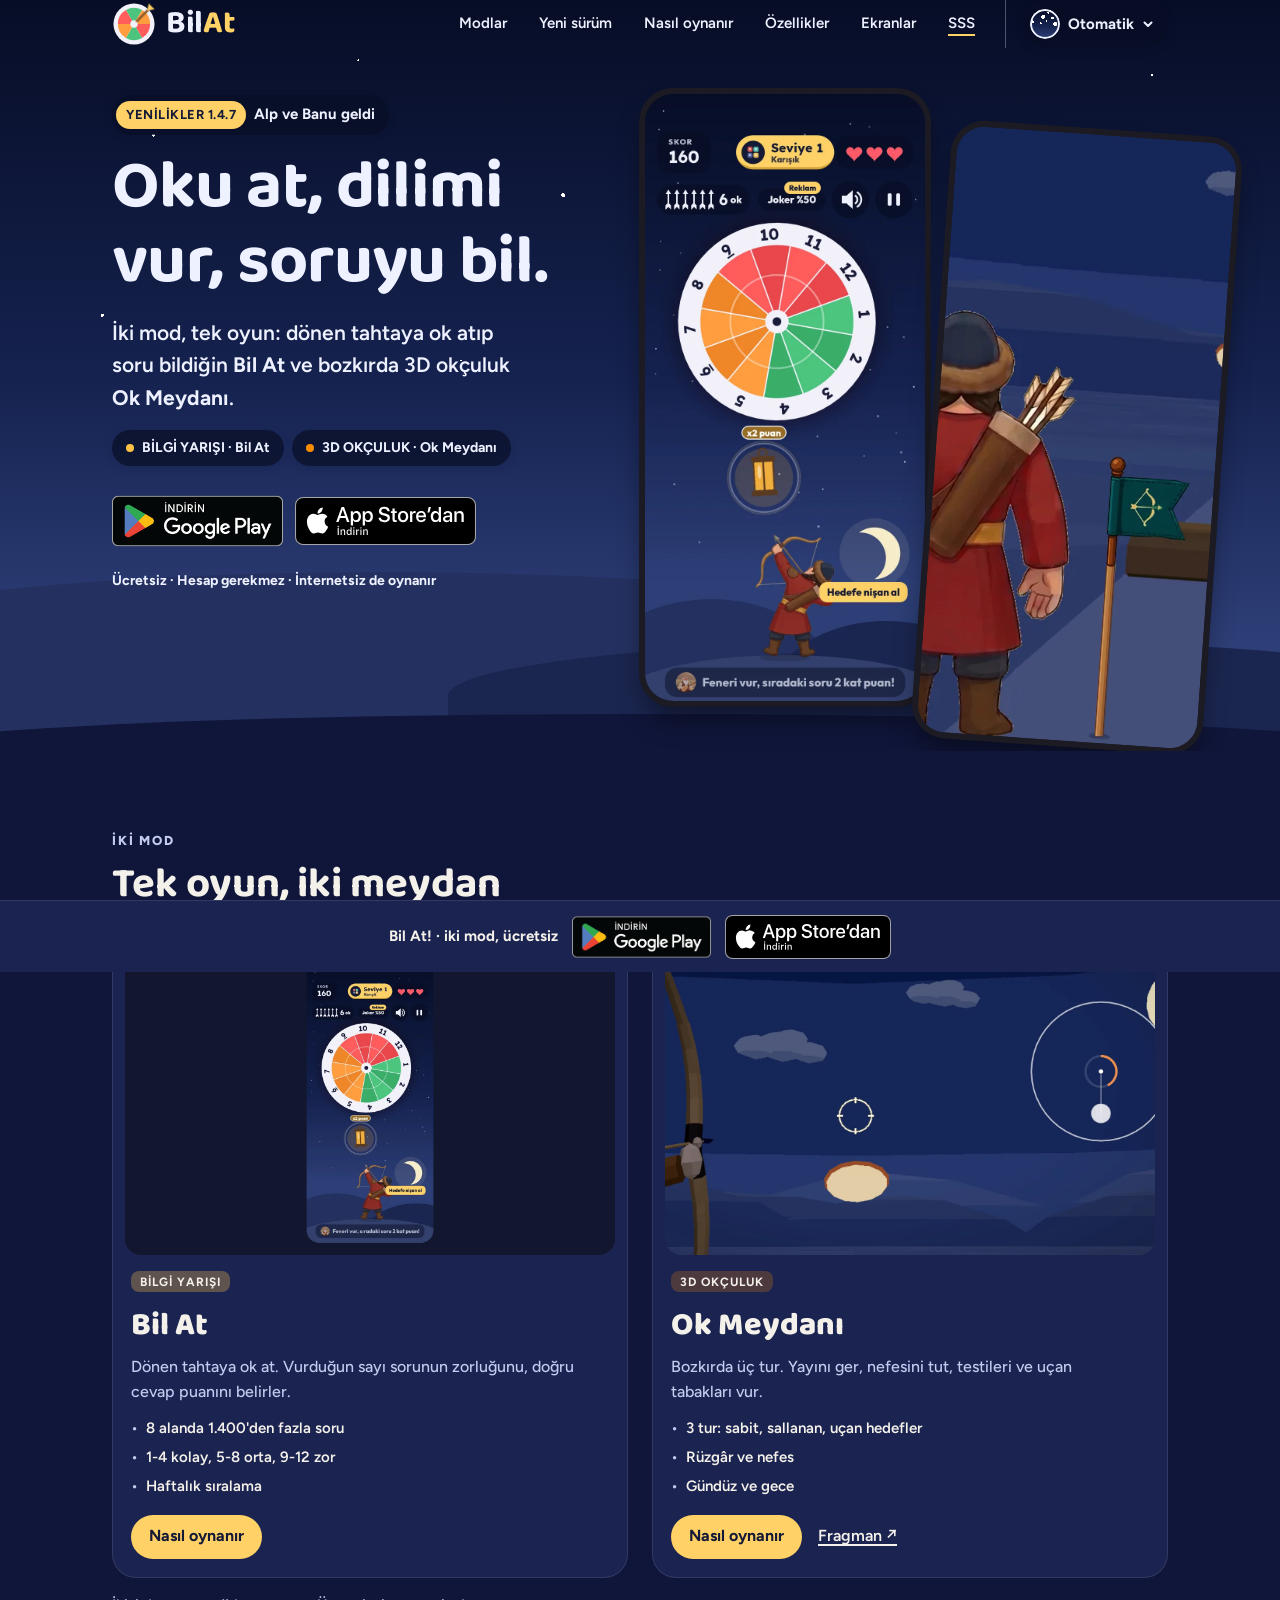
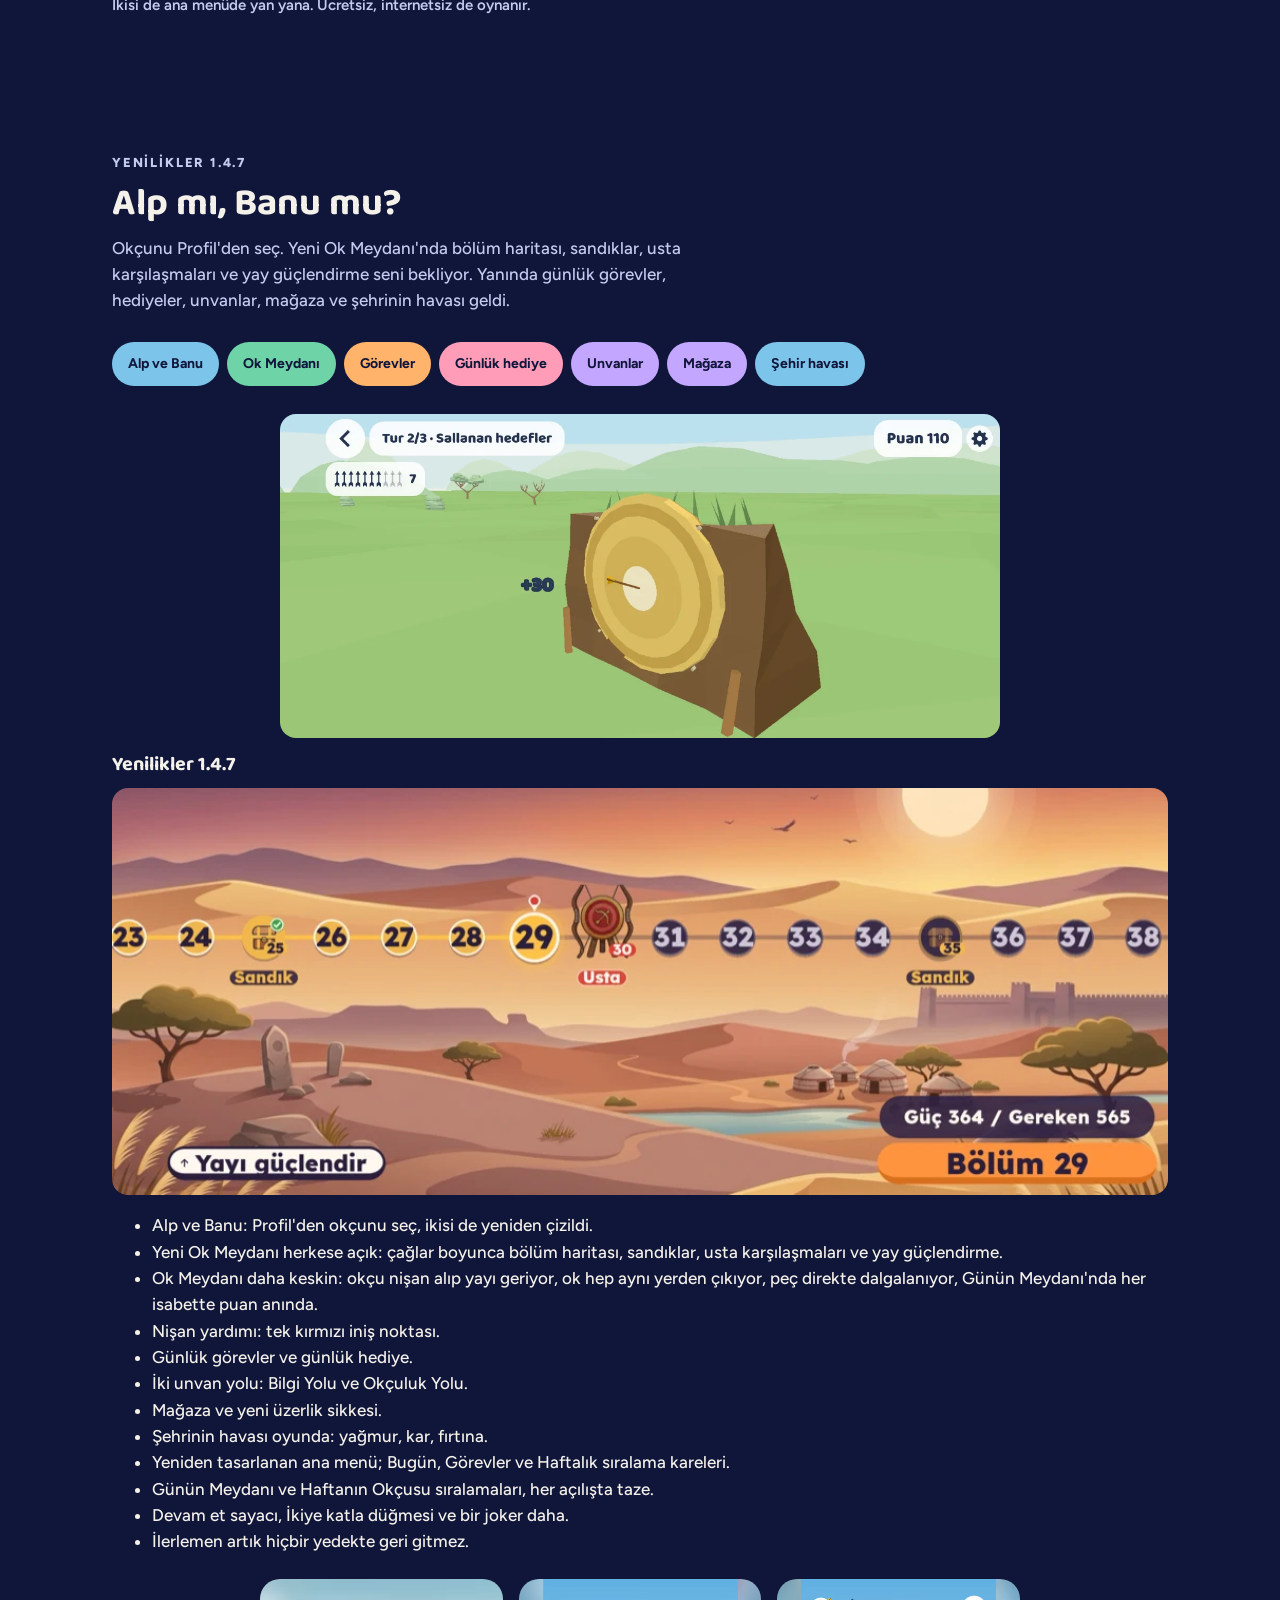
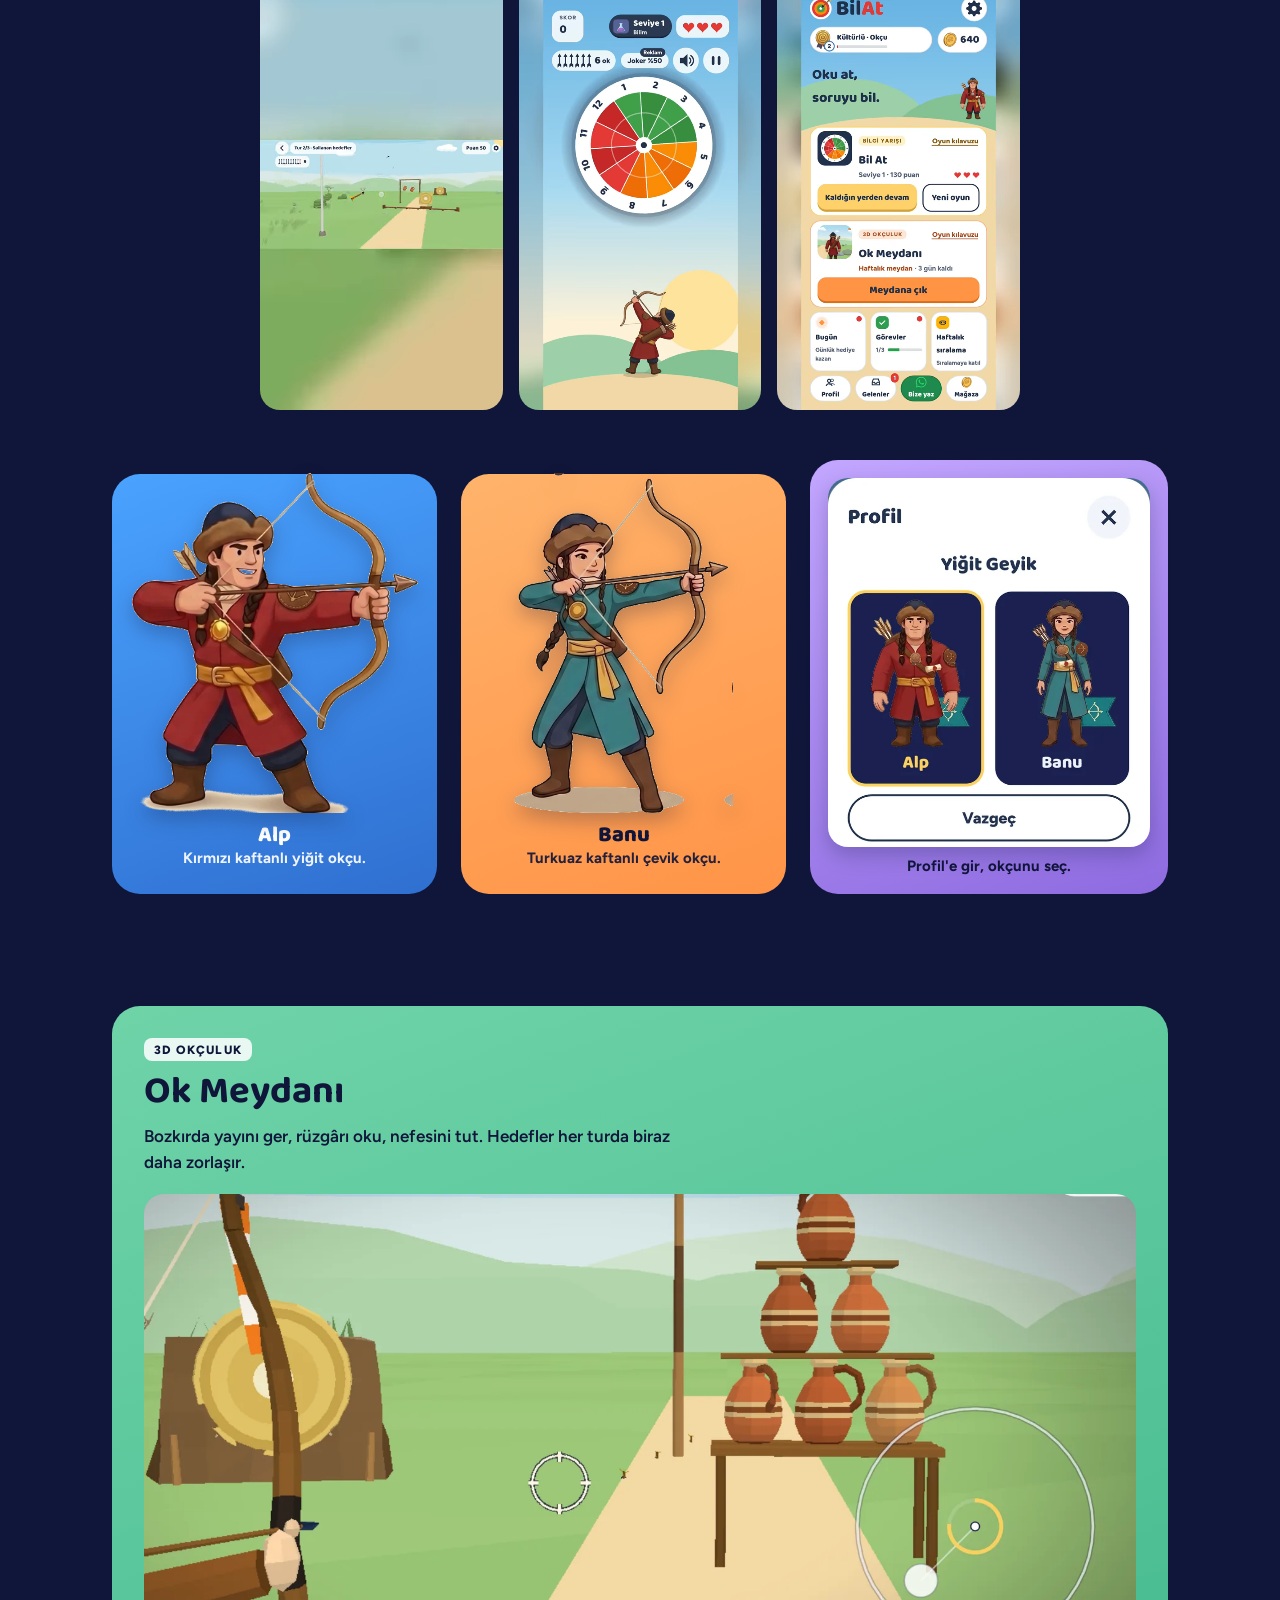
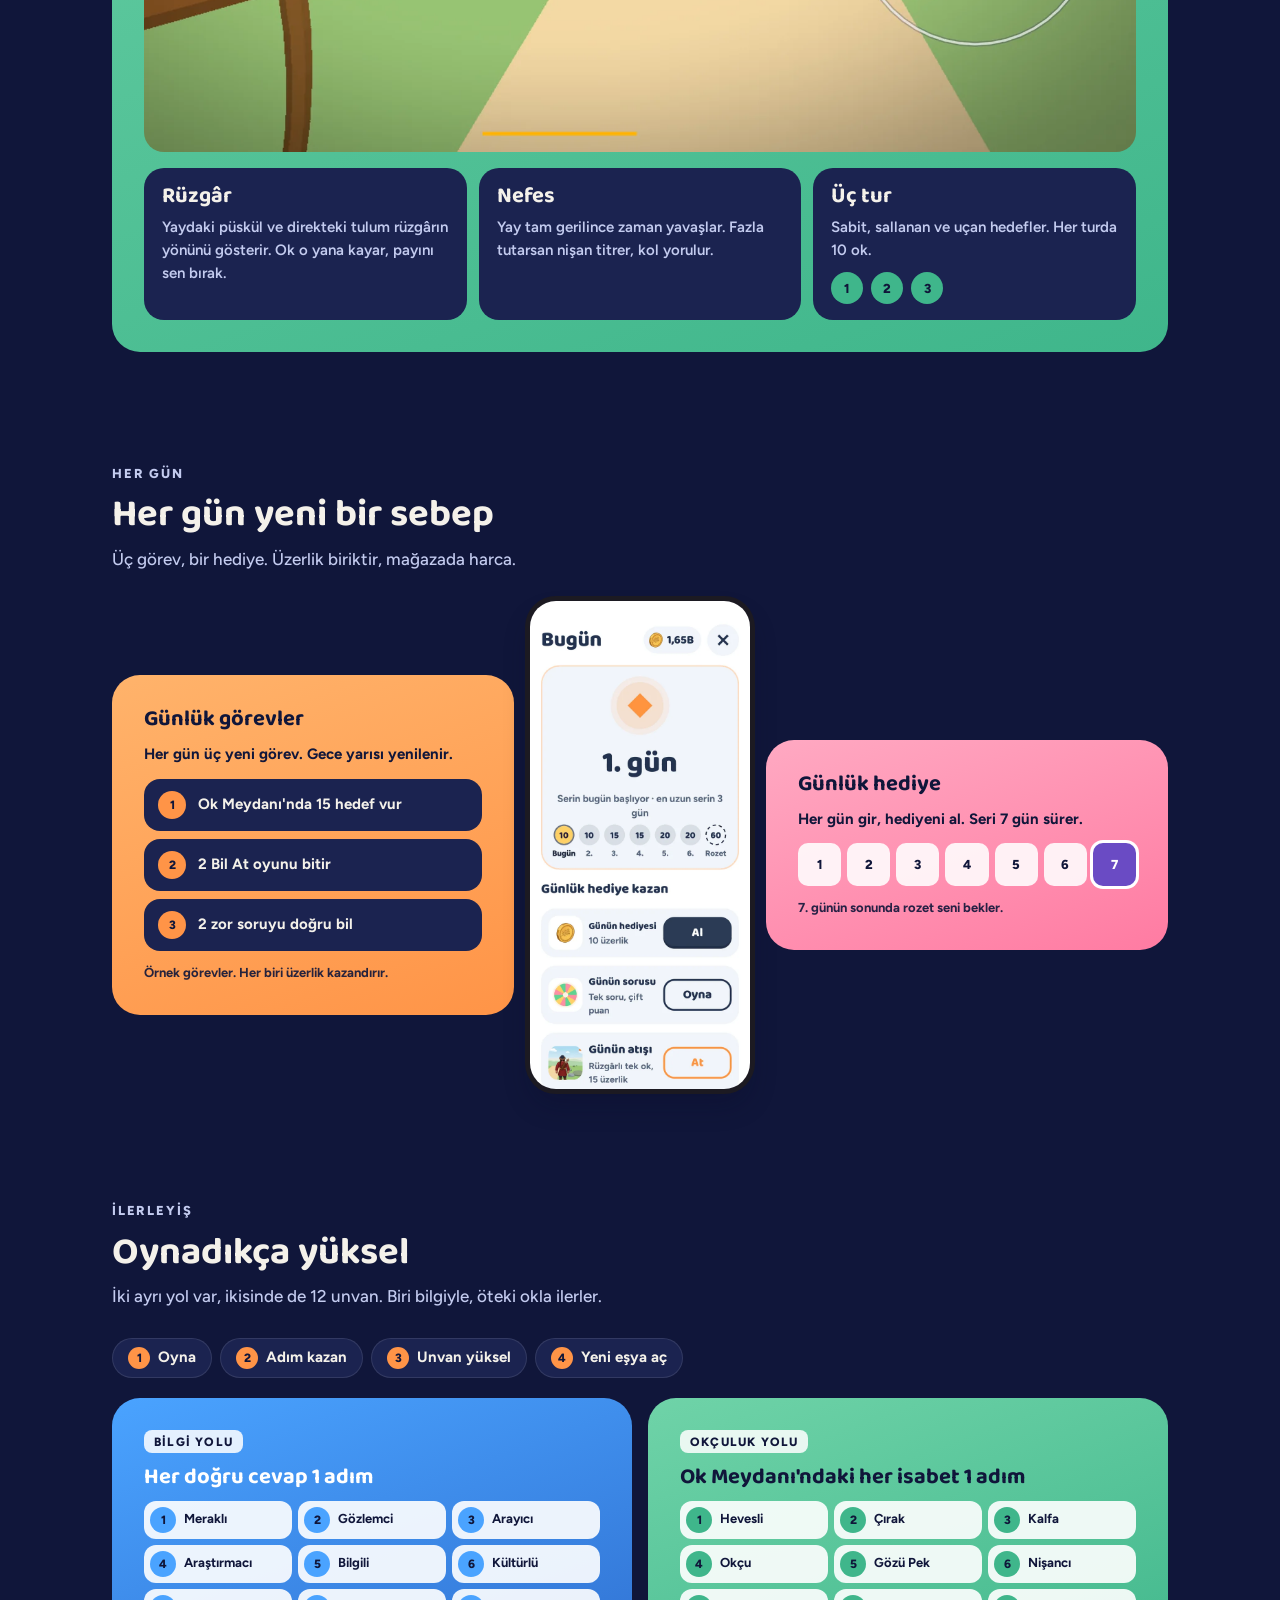
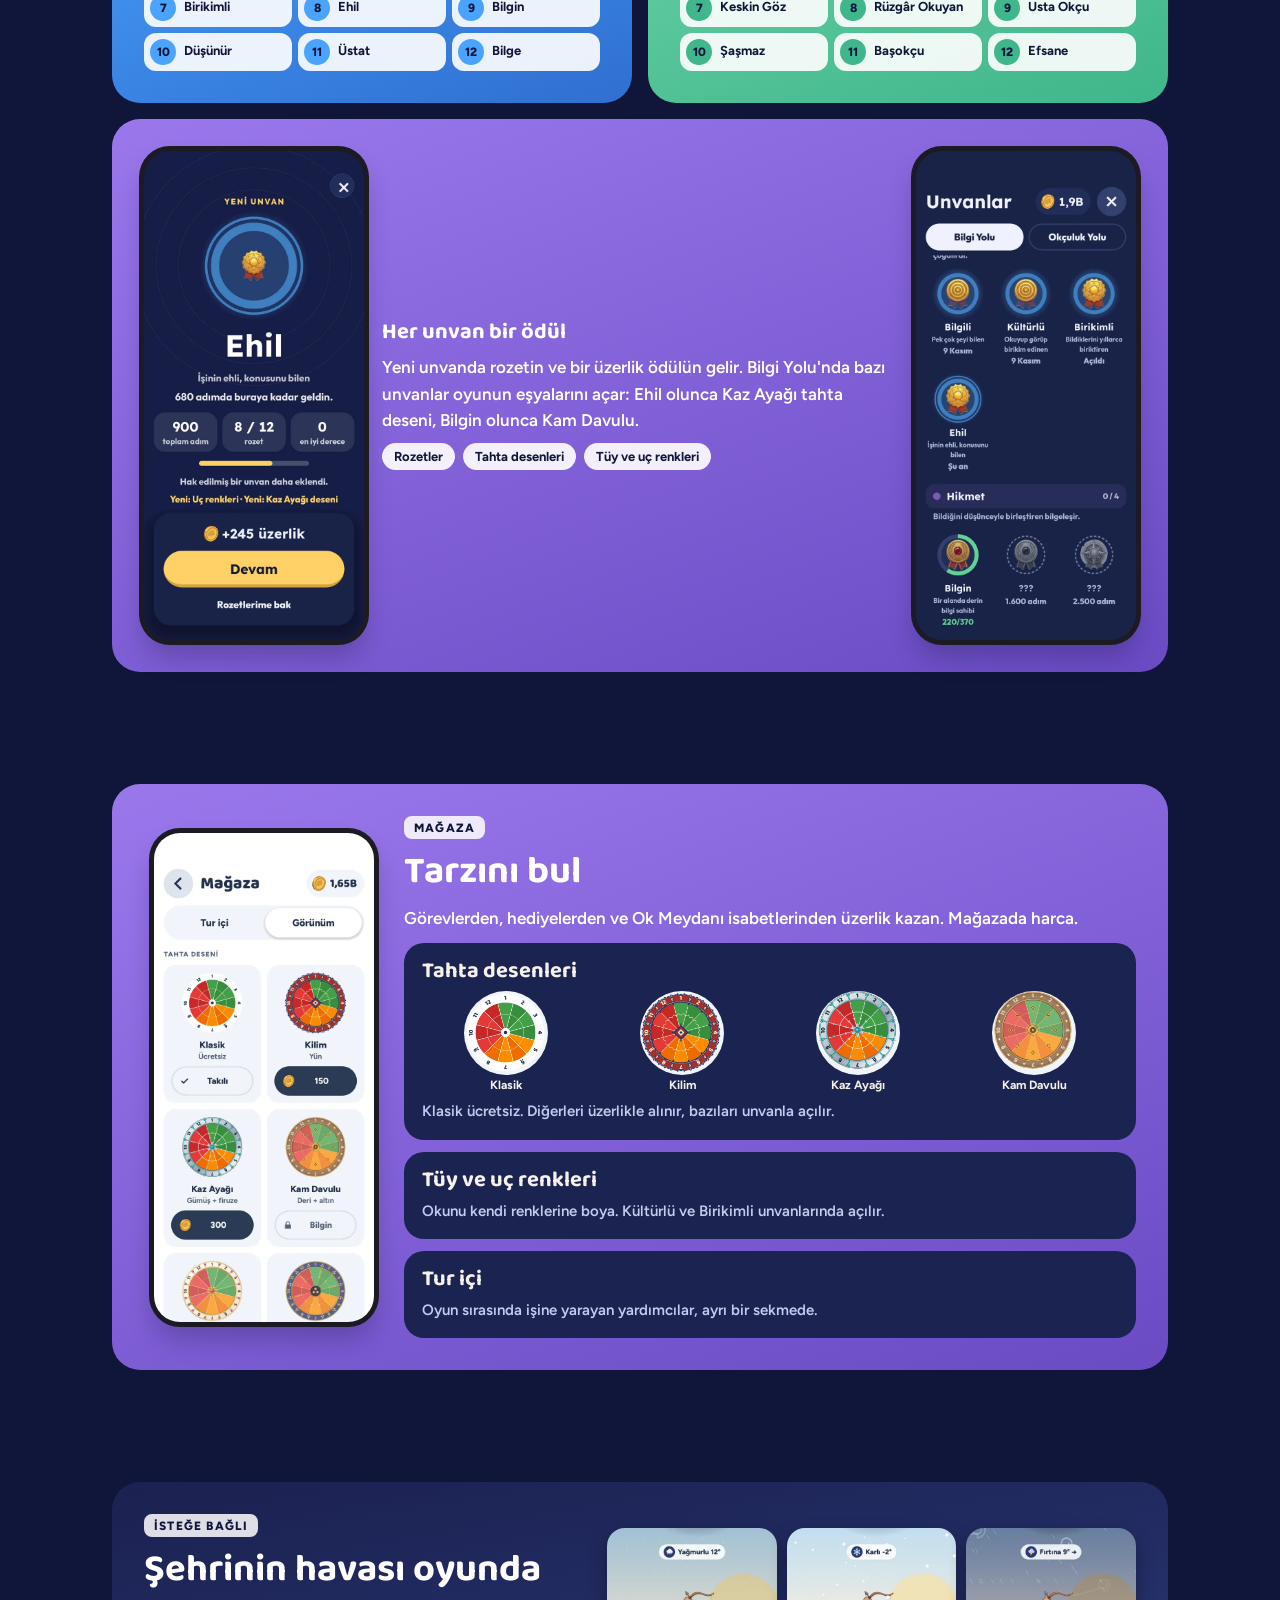
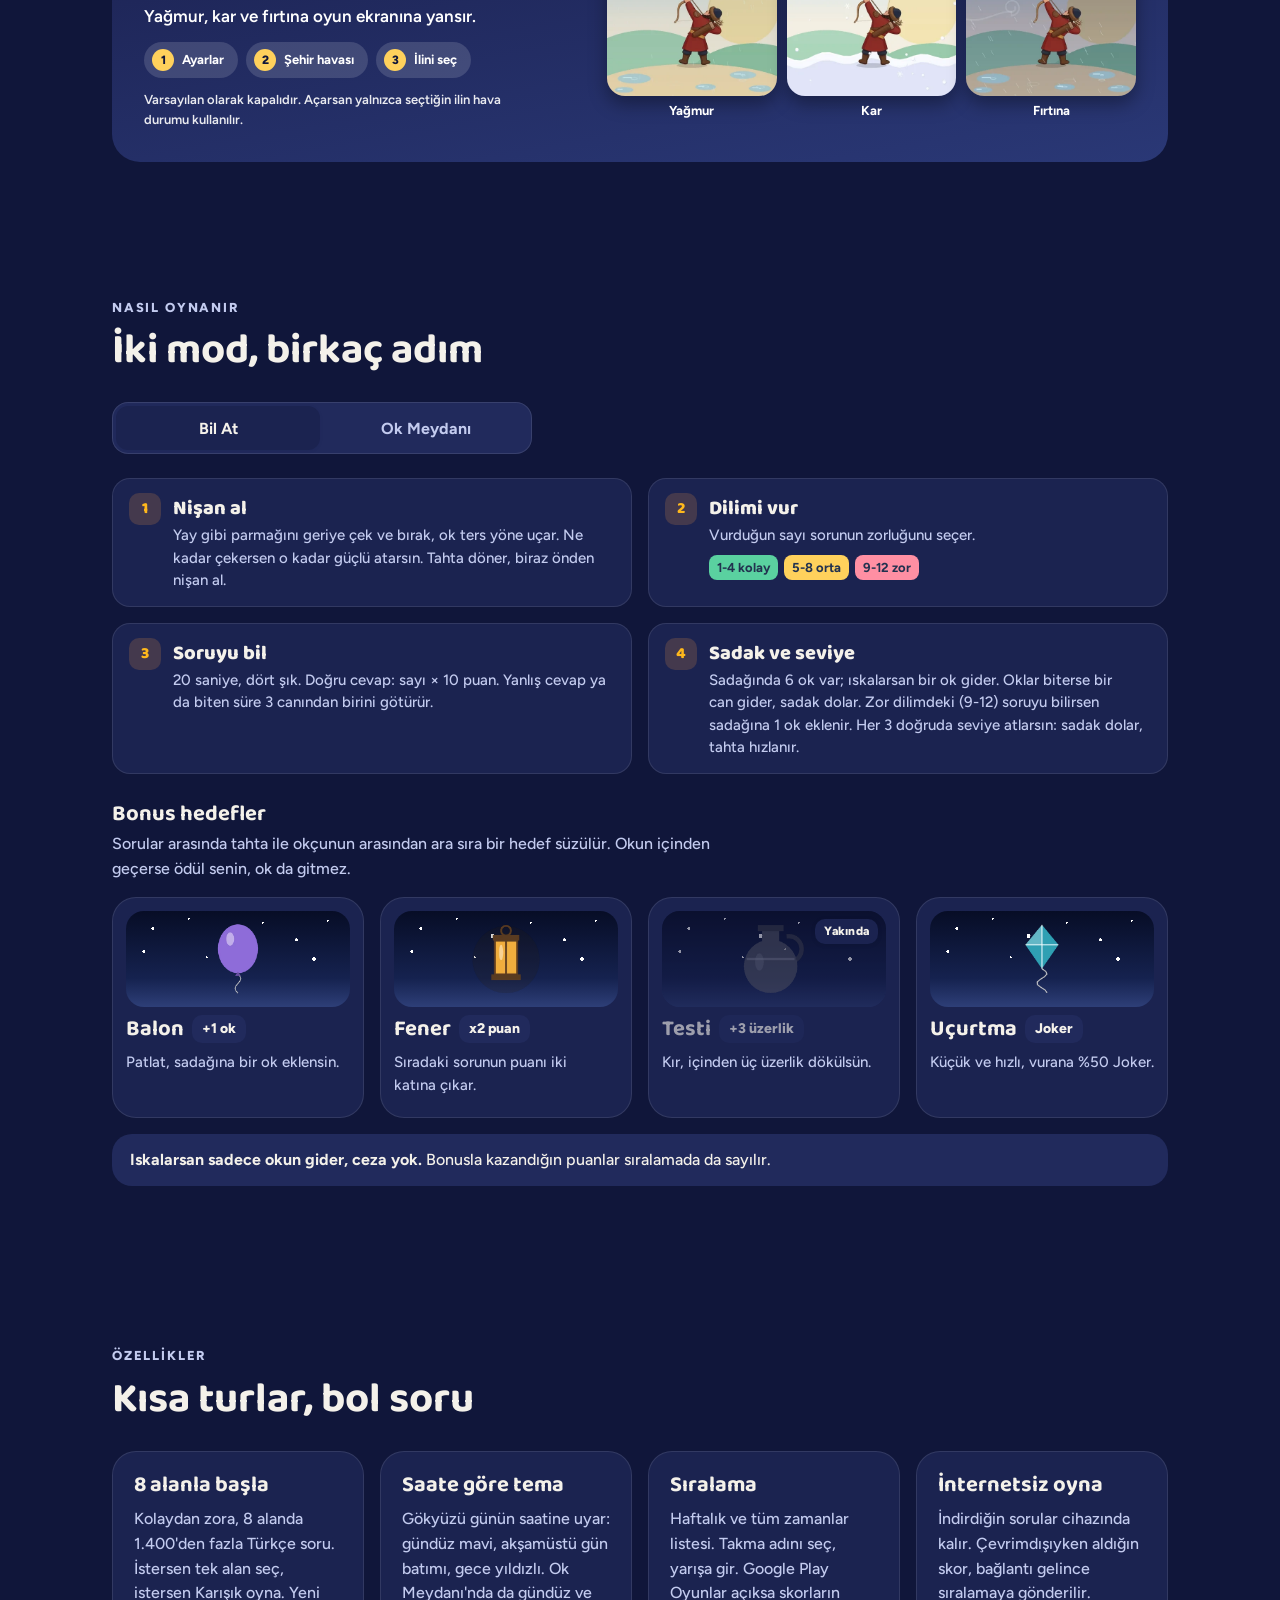
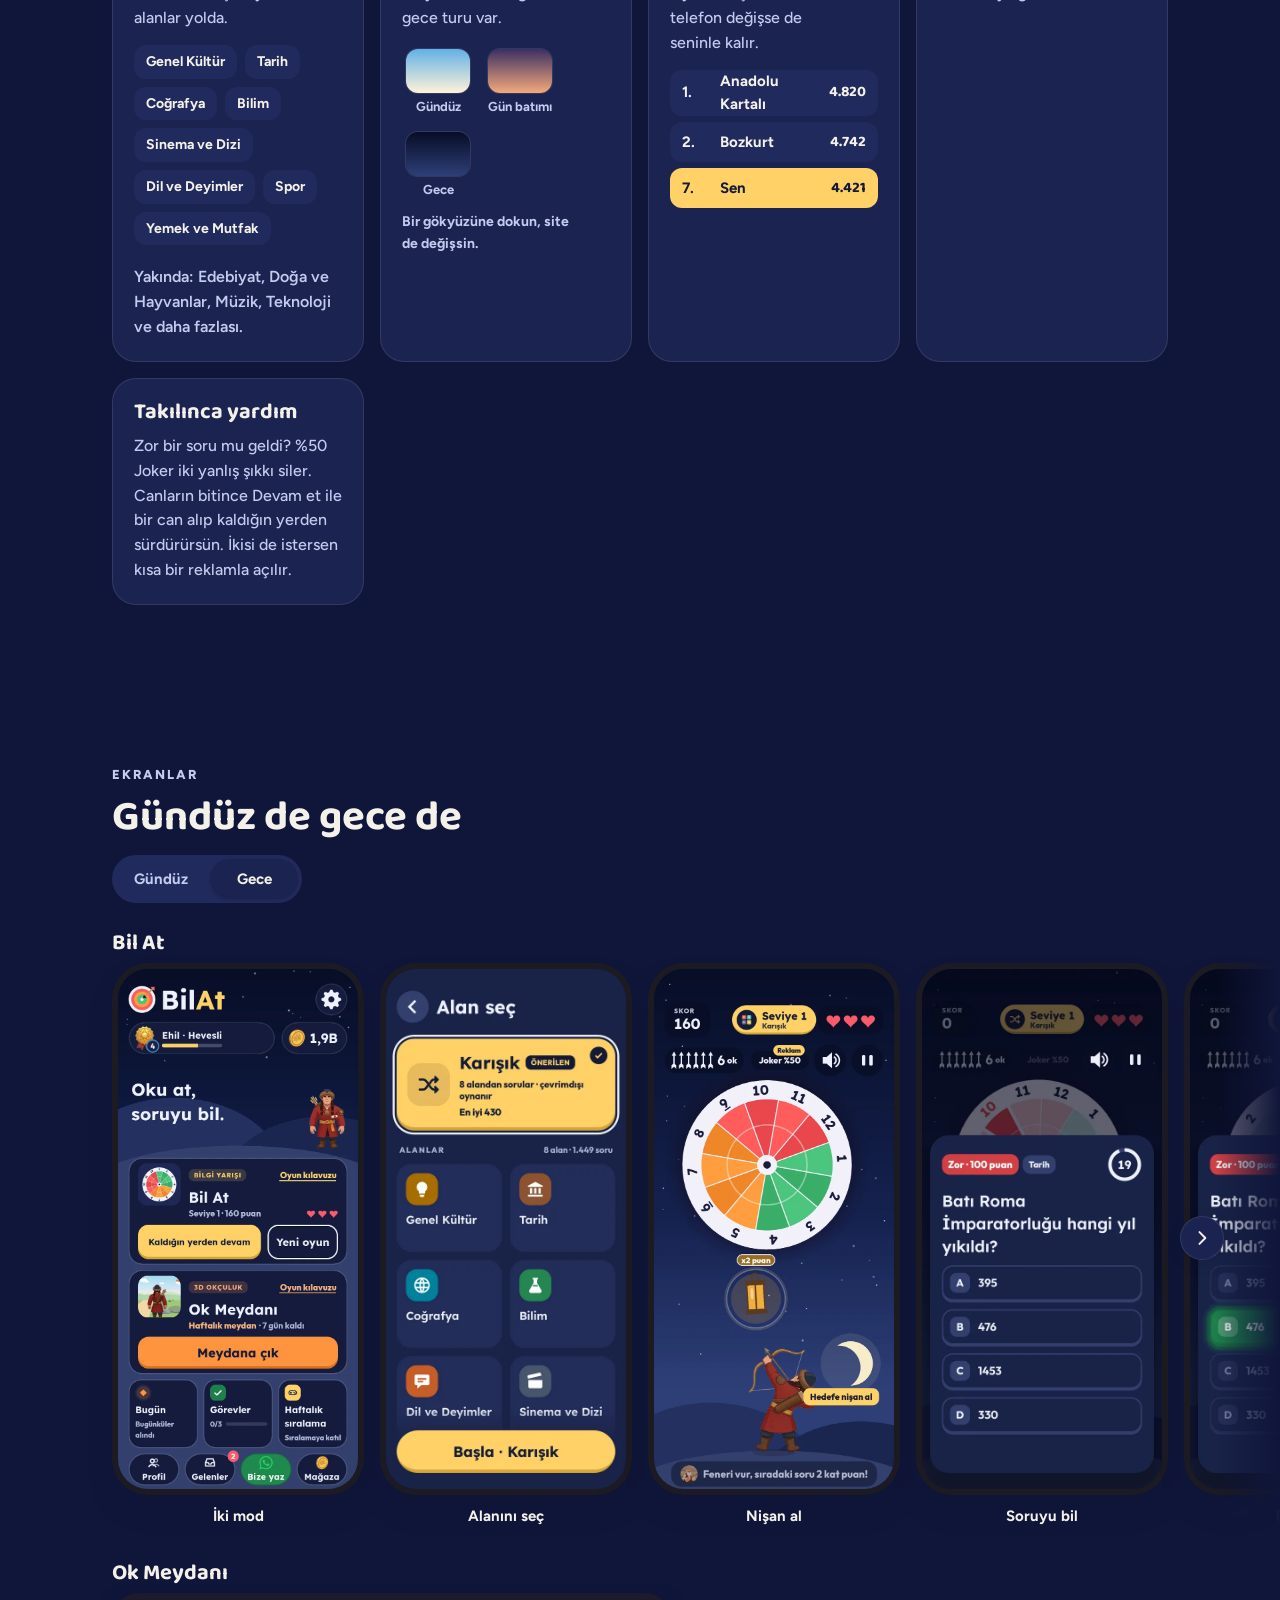
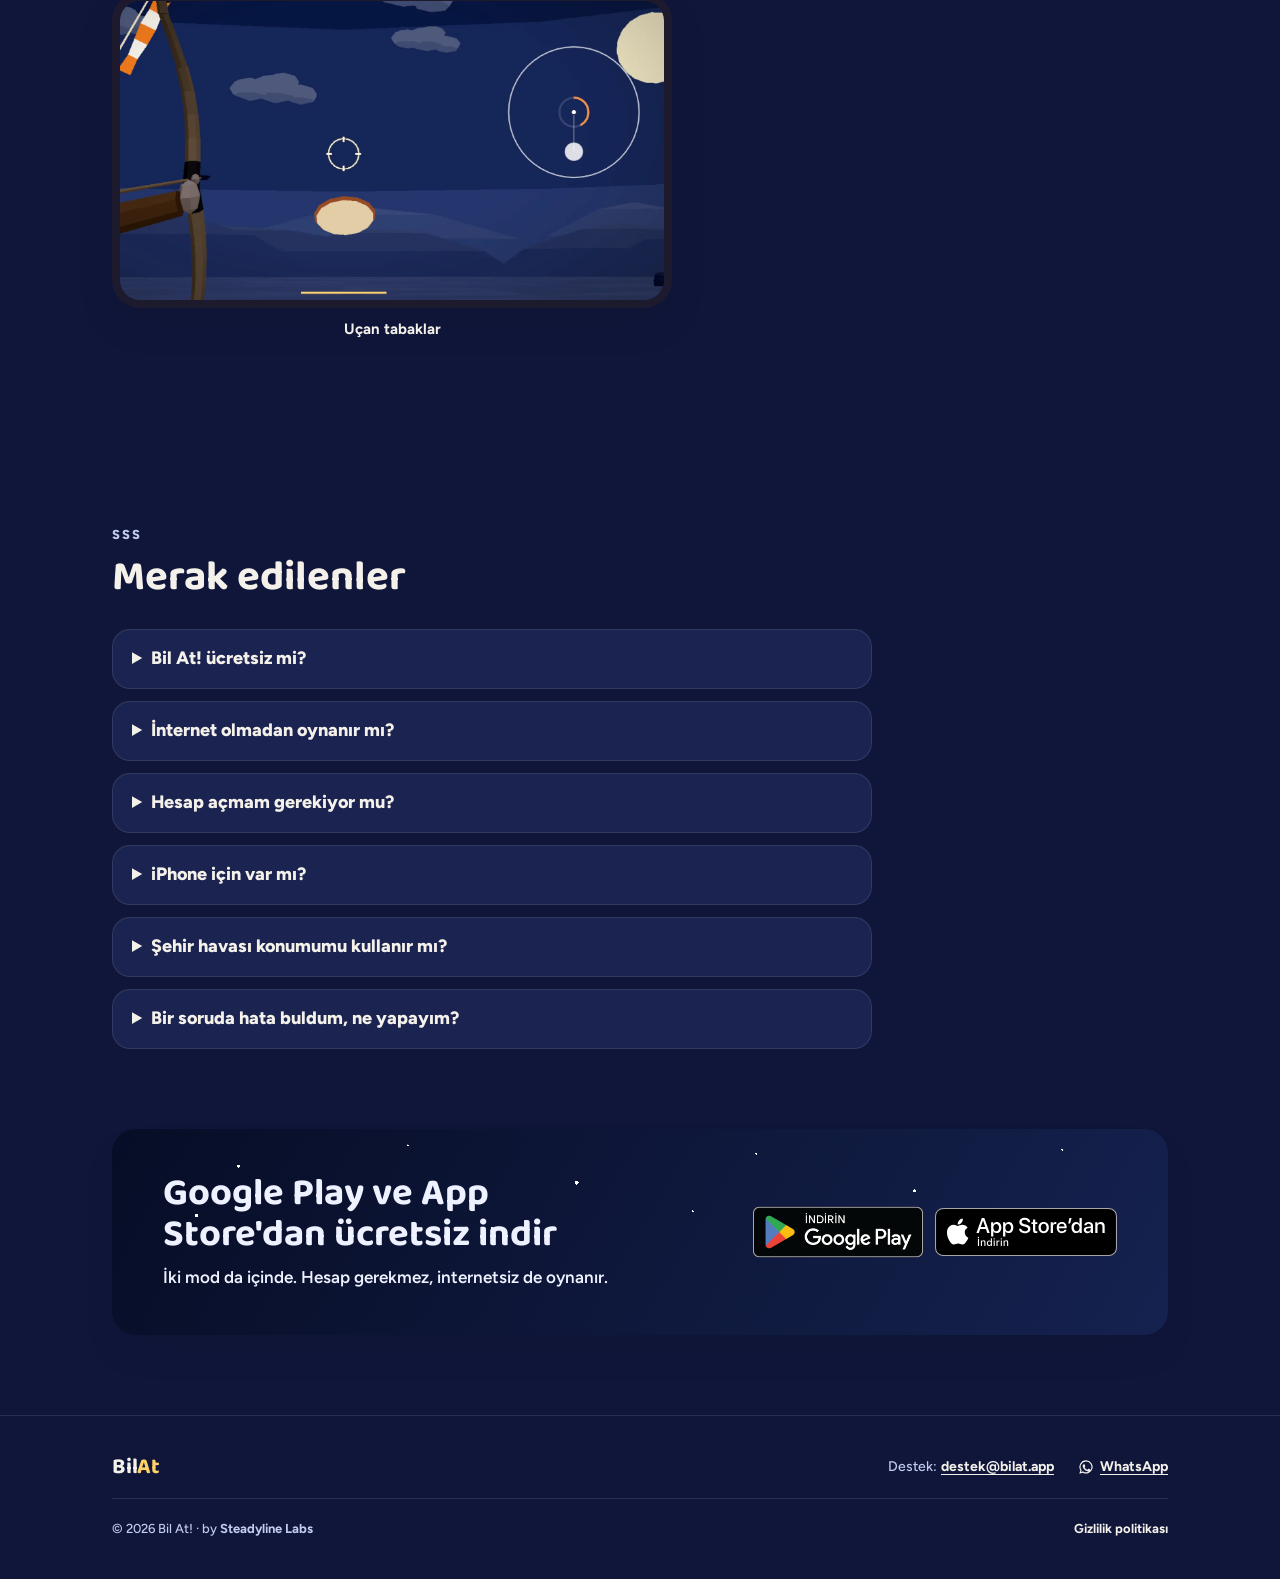
==== commit ff4c1ac5: "Hero eski tek ekranına döndü; iki meydan kartında çark tam görünür" ====
--- a/index.html
+++ b/index.html
@@ -154,8 +154,8 @@
     </div>
     <div class="phones">
       <div class="phone">
-        <img class="shot-b" src="img/mod-bilat-b.webp" width="1600" height="1000" fetchpriority="high" alt="Bil At oyun ekranı: okçu dönen hedef tahtasına nişan alıyor, gündüz teması">
-        <img class="shot-c" src="img/mod-bilat-c.webp" width="1600" height="1000" alt="Bil At gece teması: yıldızlı gökyüzünde hedef tahtasına nişan alma">
+        <img class="shot-b" src="img/aim-b.webp" width="720" height="1600" fetchpriority="high" alt="Bil At oyun ekranı: okçu dönen hedef tahtasına nişan alıyor, gündüz teması">
+        <img class="shot-c" src="img/aim-c.webp" width="720" height="1600" alt="Bil At gece teması: yıldızlı gökyüzünde hedef tahtasına nişan alma">
       </div>
       <div class="phone phone-okm">
         <img class="shot-b" src="img/ok-meydani/tur1-sabit.webp" width="1600" height="837" alt="Ok Meydanı: okçunun arkasından testi kulesine nişan, gündüz">
@@ -176,8 +176,8 @@
       <div class="modes">
         <article class="mode" id="mod-bilat">
           <div class="mode-media mode-media-bilat">
-            <img class="shot-b" src="img/aim-b.webp" width="720" height="1600" loading="lazy" decoding="async" alt="Bil At: dönen hedef tahtası ve nişan alan okçu">
-            <img class="shot-c" src="img/aim-c.webp" width="720" height="1600" loading="lazy" decoding="async" alt="Bil At gece: yıldızlı gökyüzünde dönen hedef tahtası">
+            <img class="shot-b" src="img/mod-bilat-b.webp" width="1600" height="1000" loading="lazy" decoding="async" alt="Bil At: dönen hedef tahtası ve nişan alan okçu">
+            <img class="shot-c" src="img/mod-bilat-c.webp" width="1600" height="1000" loading="lazy" decoding="async" alt="Bil At gece: yıldızlı gökyüzünde dönen hedef tahtası">
           </div>
           <span class="mode-chip-tag is-bilat">BİLGİ YARIŞI</span>
           <h3>Bil At</h3>
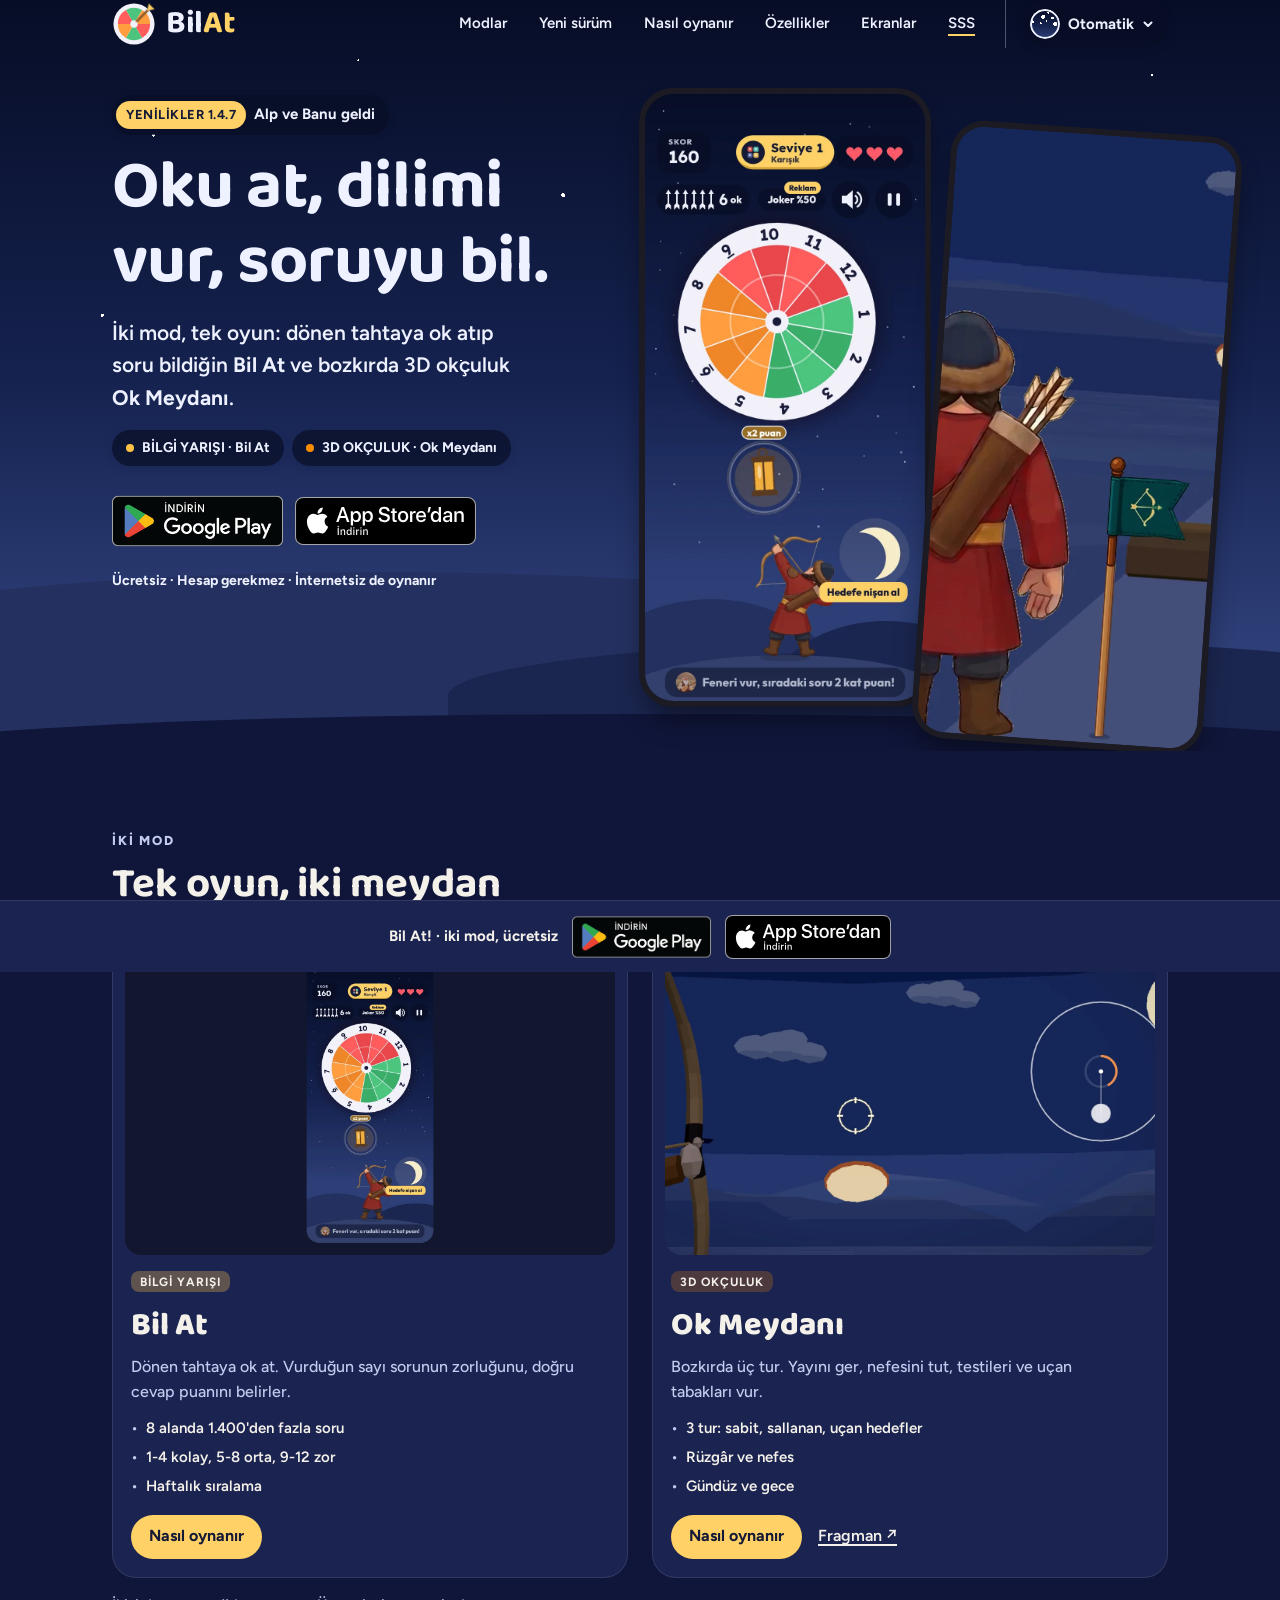
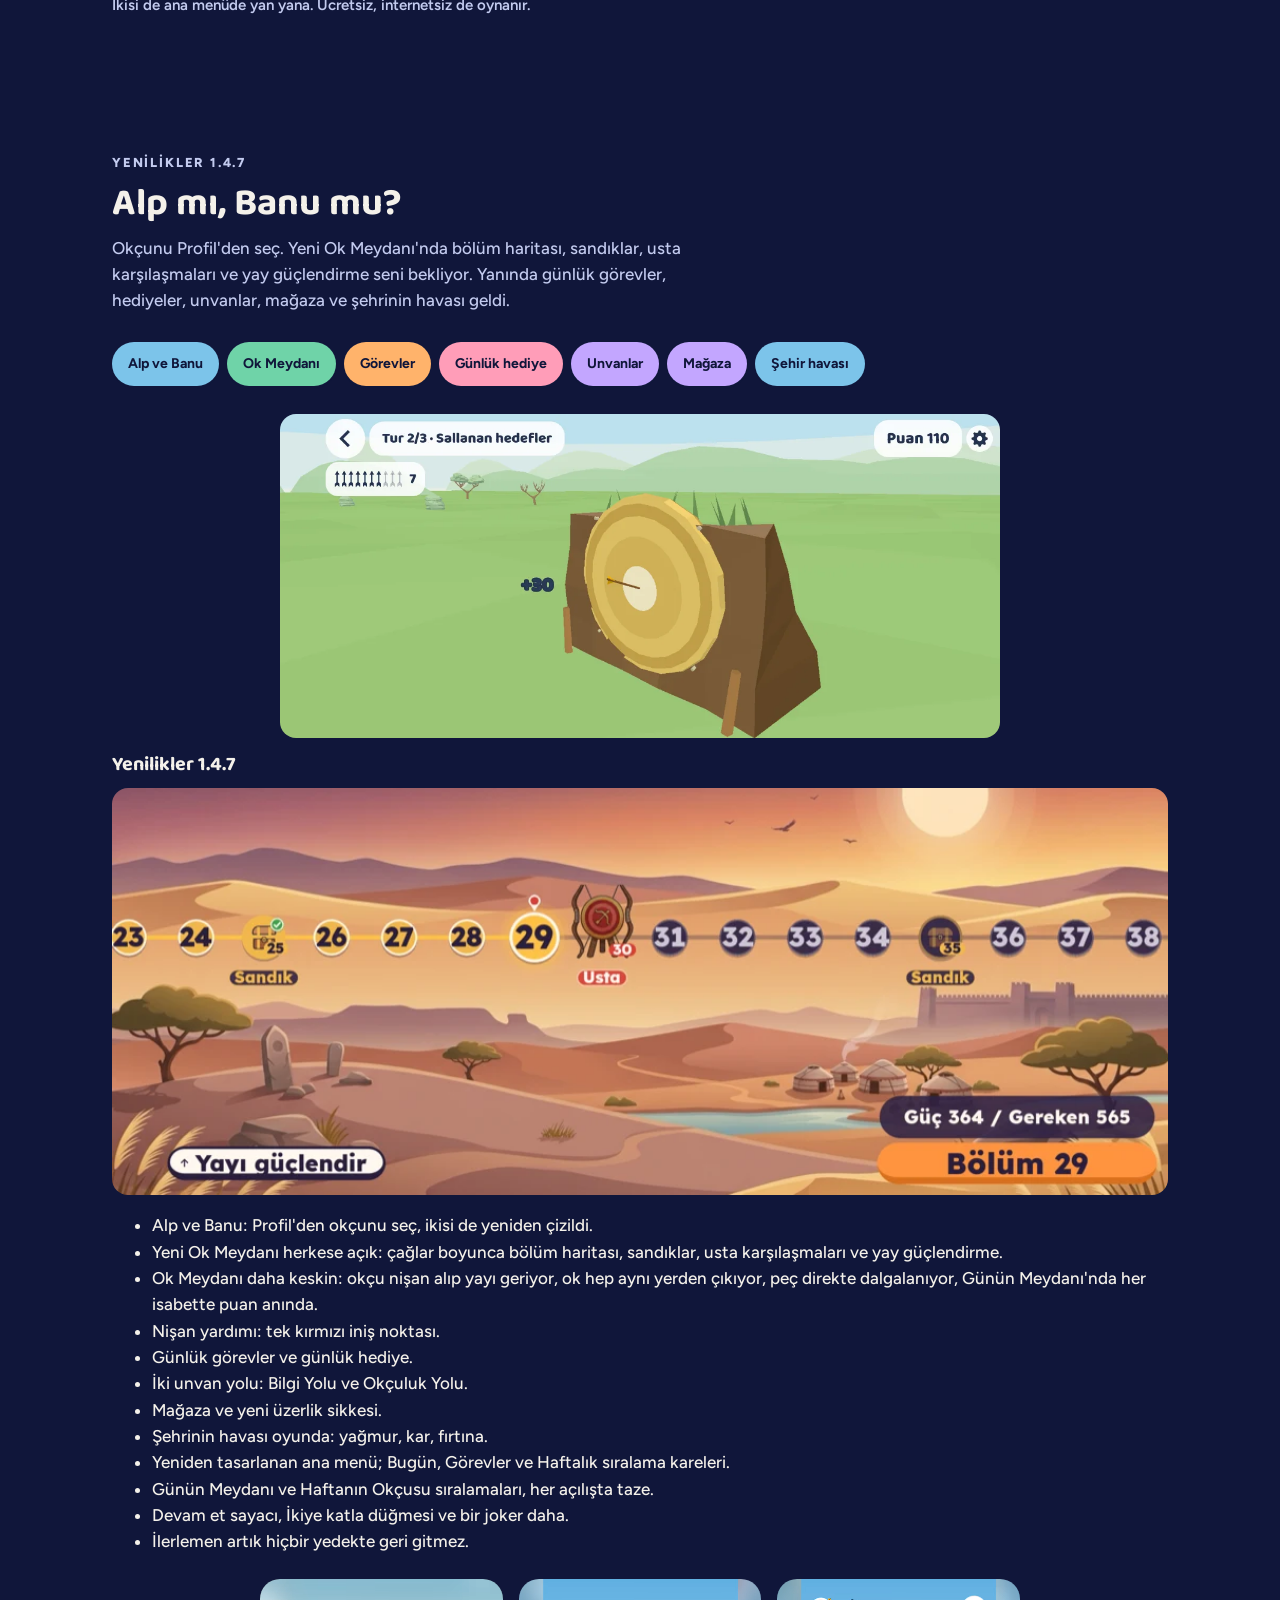
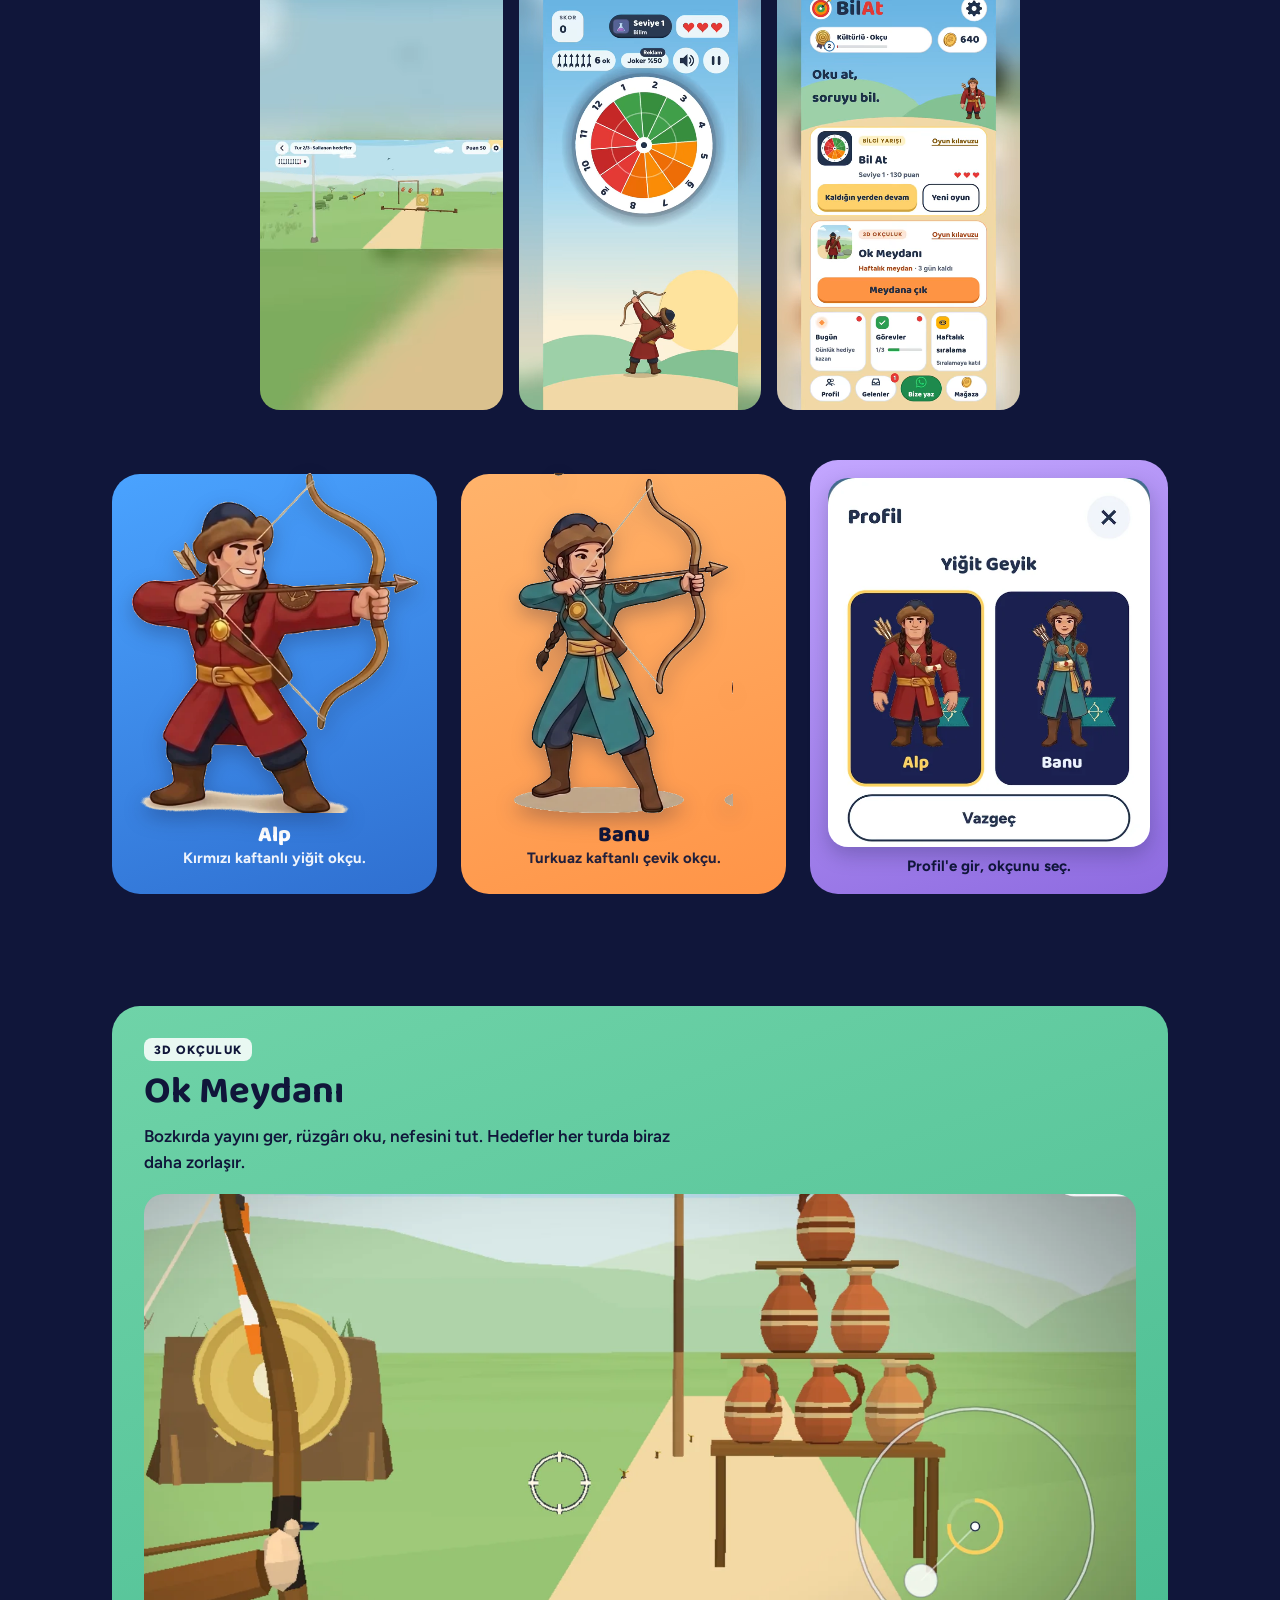
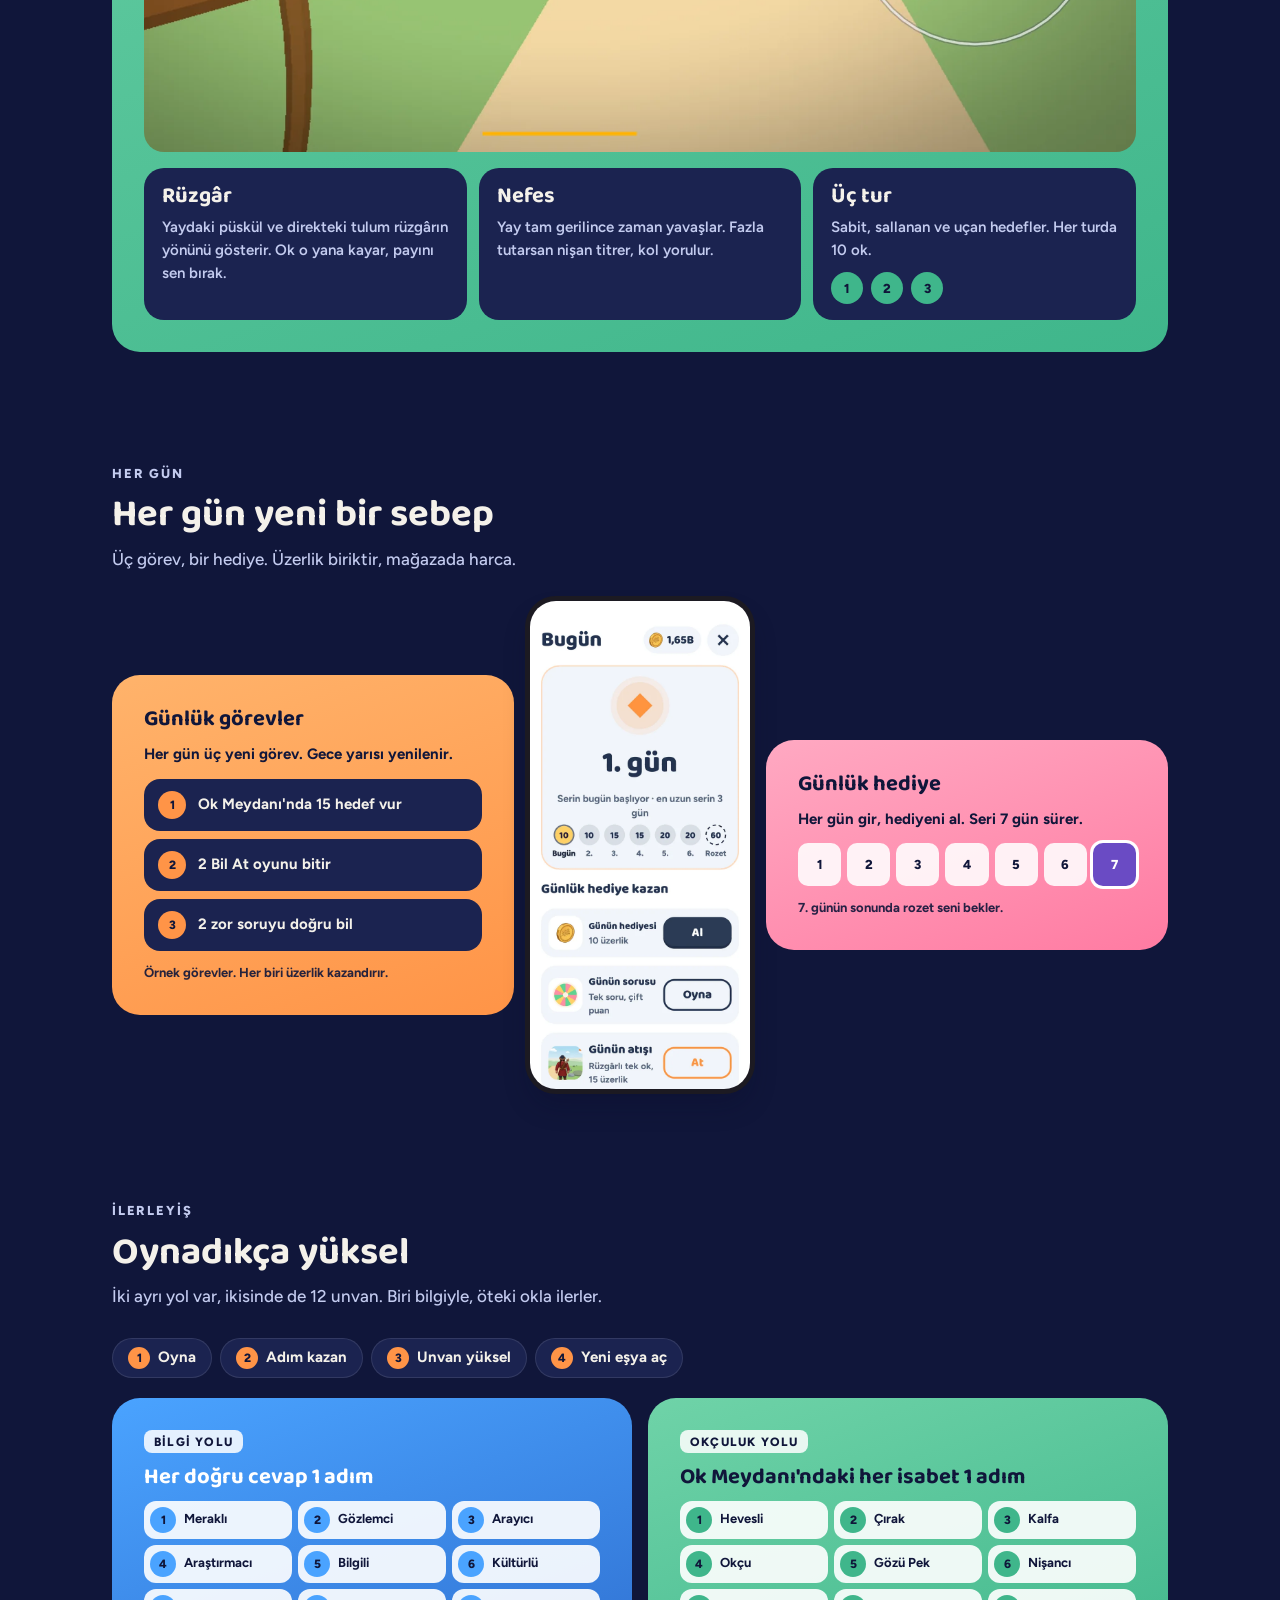
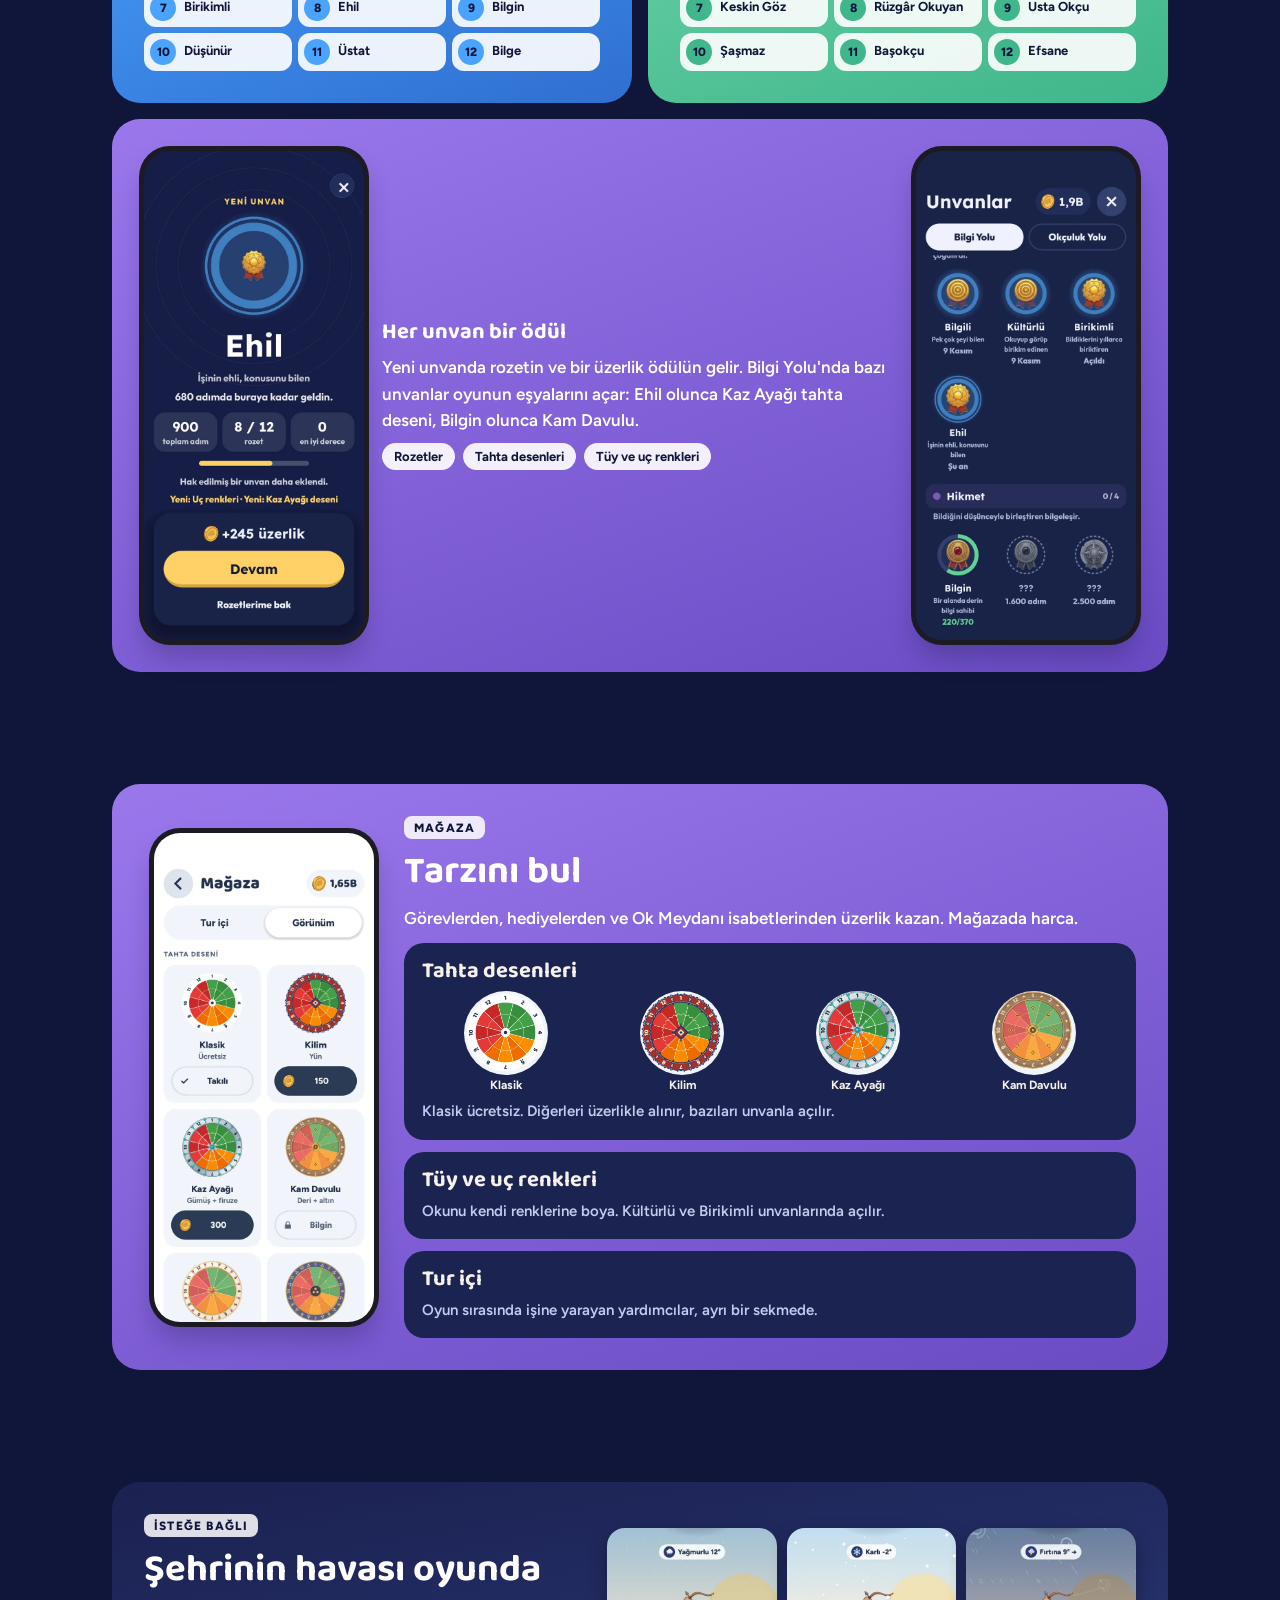
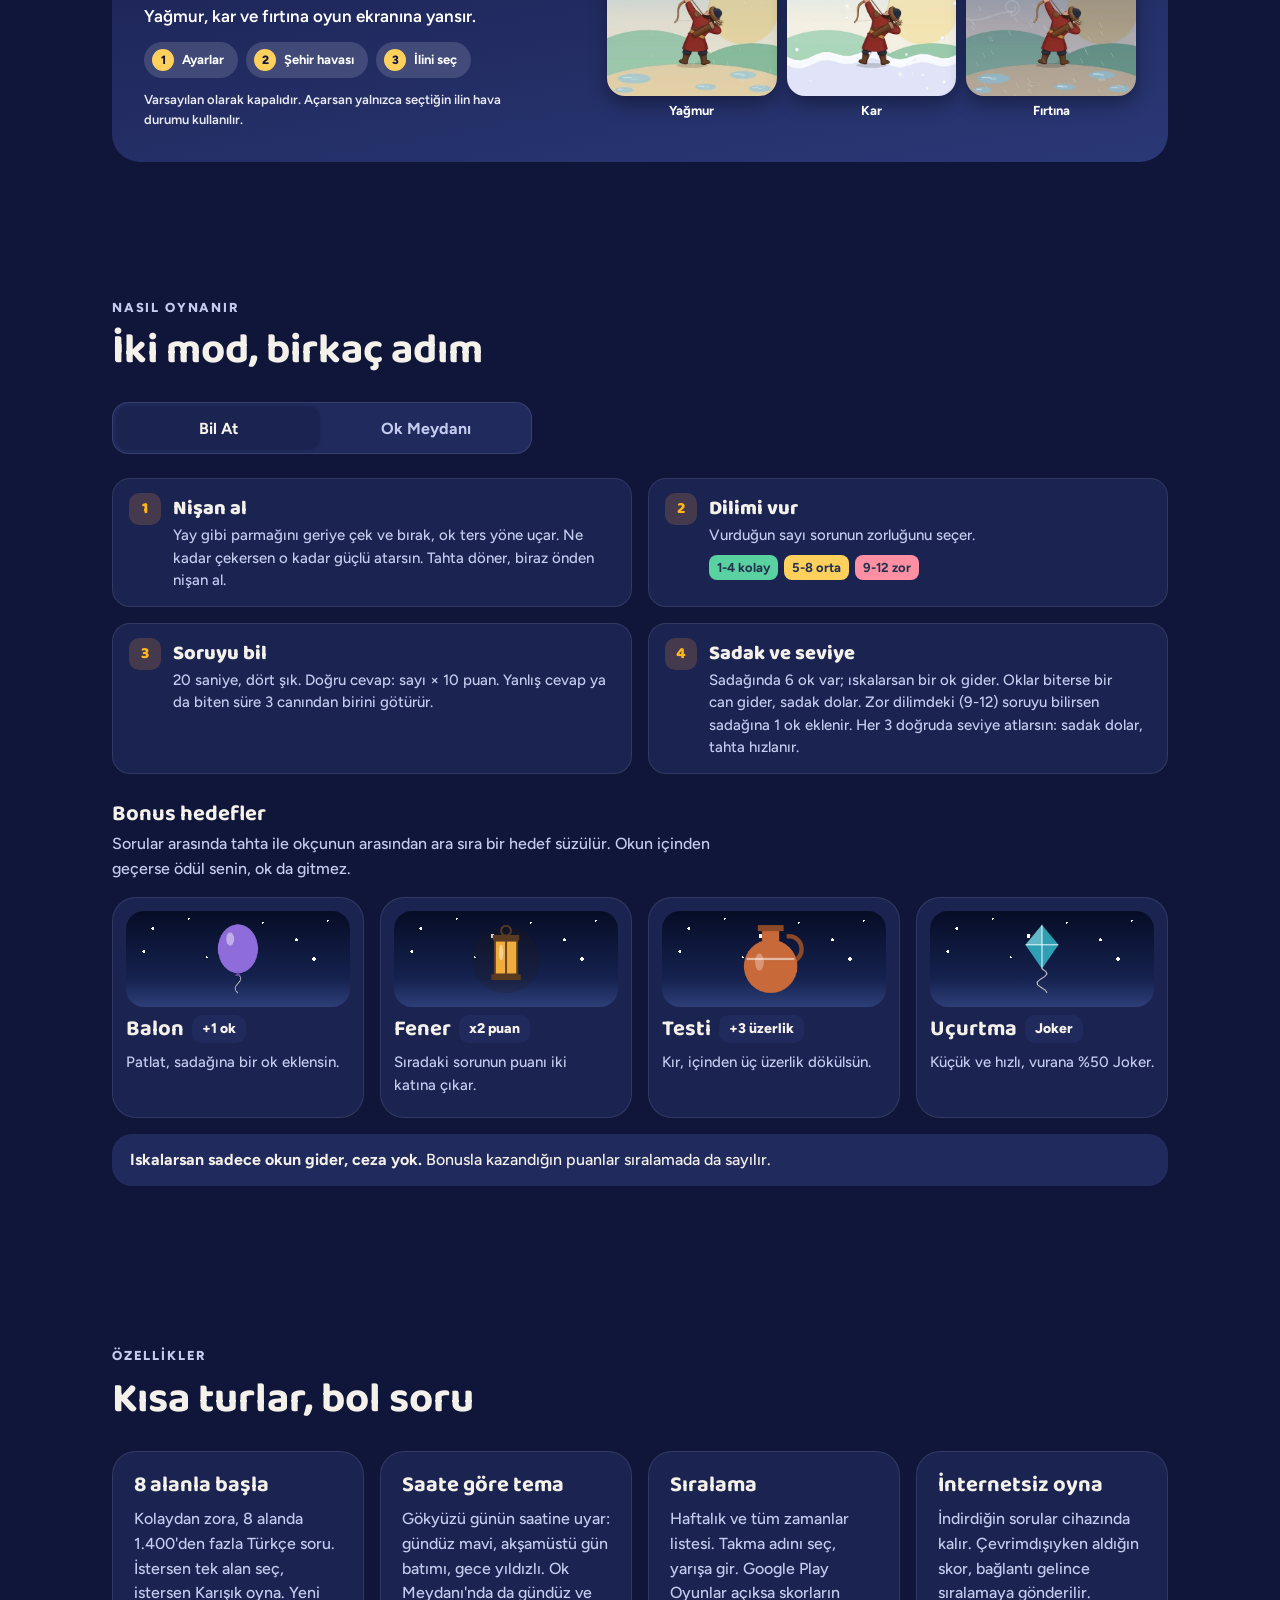
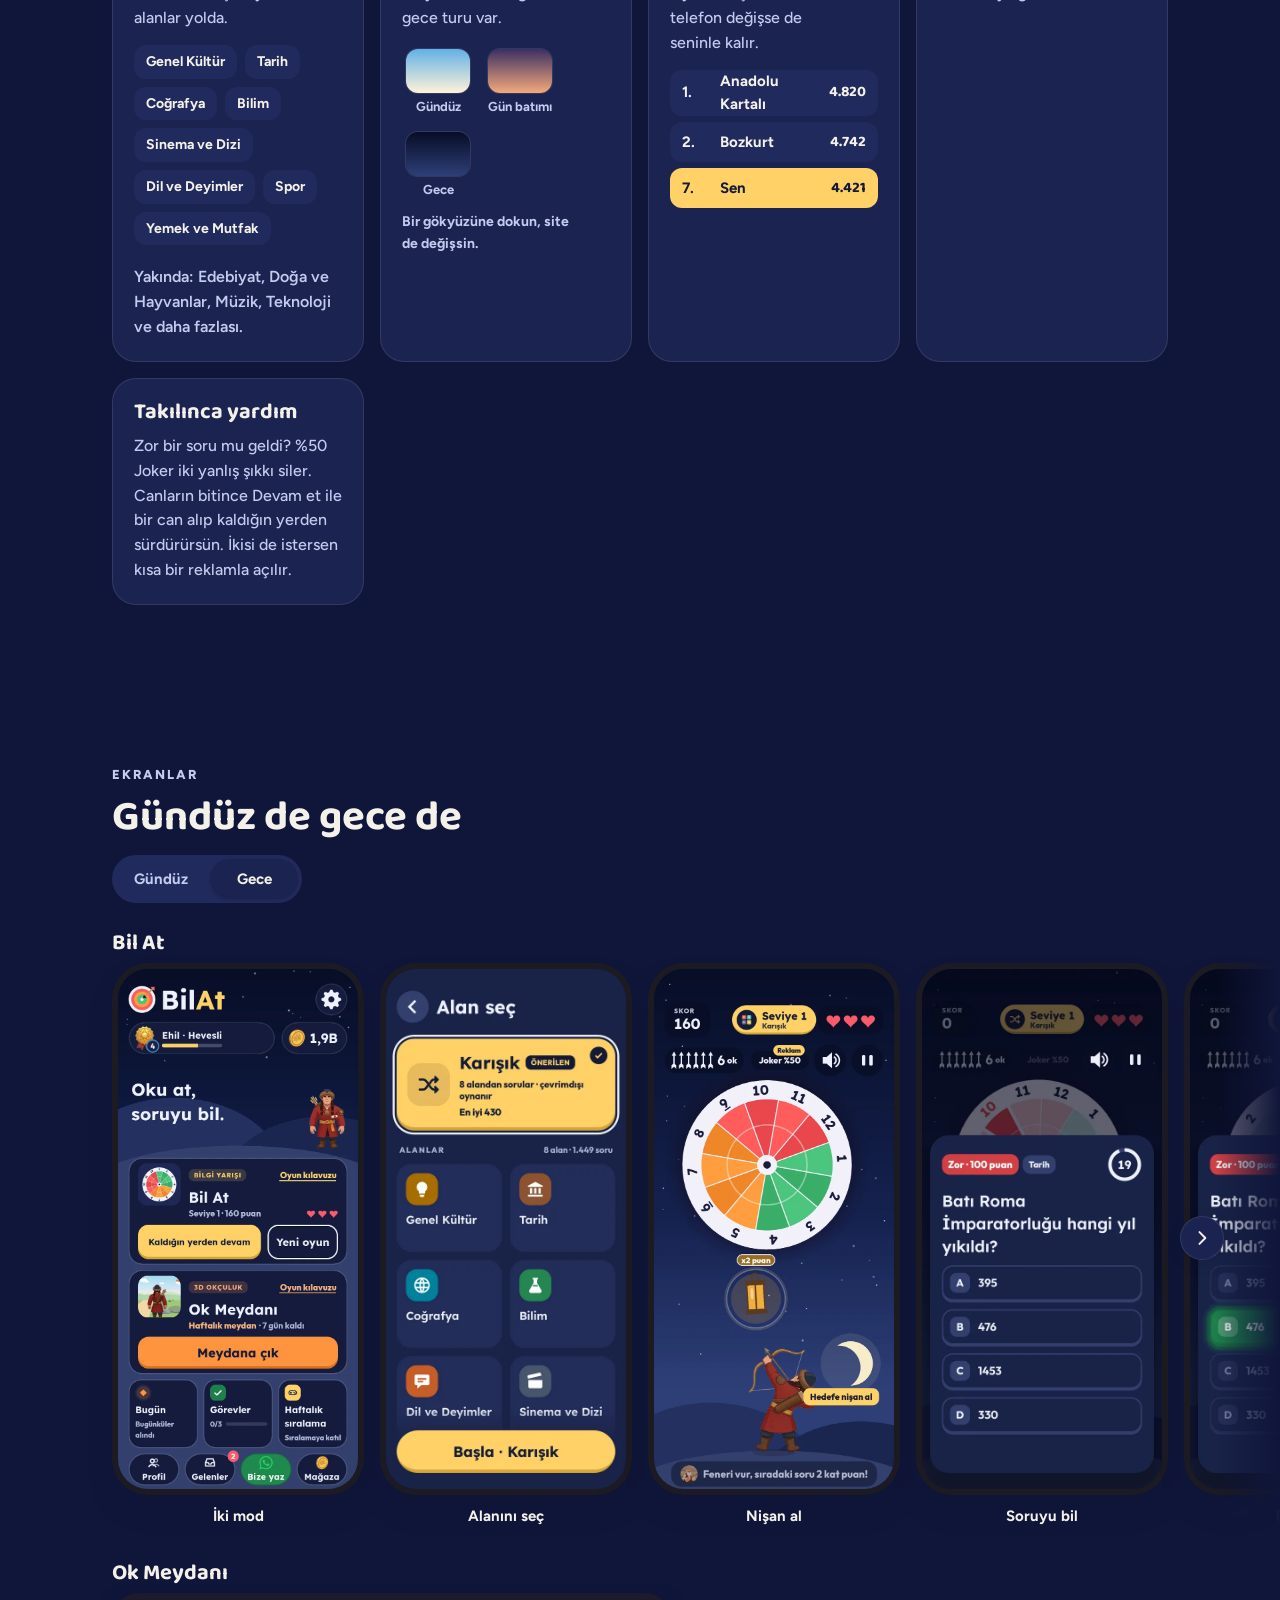
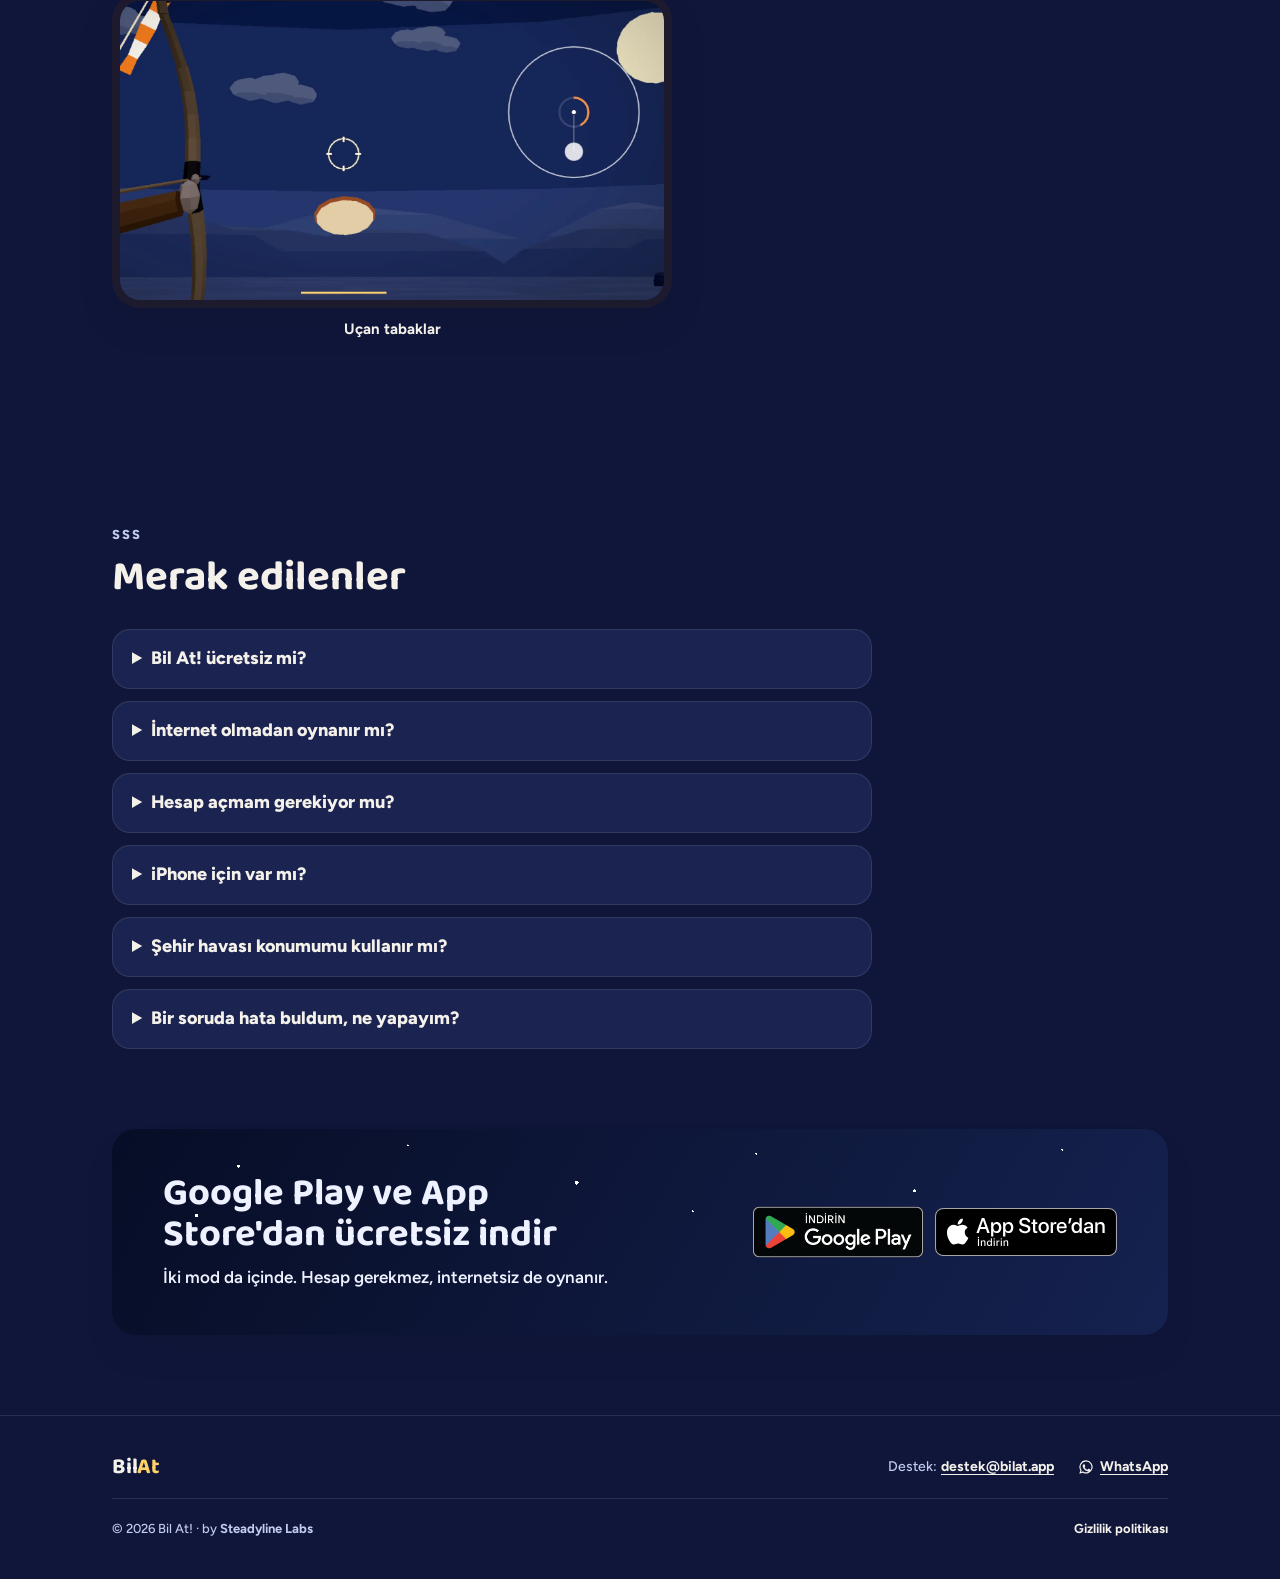
==== commit d690bbce: "Testi bonusu açık: Yakında etiketi kalktı; Alp görselinde dişler düzeldi" ====
--- a/index.html
+++ b/index.html
@@ -446,8 +446,8 @@
             <div><h4>Fener</h4><span class="bonus-tag">x2 puan</span></div>
             <p>Sıradaki sorunun puanı iki katına çıkar.</p>
           </li>
-          <li class="bonus-card is-soon">
-            <div class="bonus-sky"><img src="img/bonus/testi.webp" width="240" height="240" loading="lazy" decoding="async" alt="Bonus hedef: toprak testi, yakında"><span class="bonus-soon">Yakında</span></div>
+          <li class="bonus-card">
+            <div class="bonus-sky"><img src="img/bonus/testi.webp" width="240" height="240" loading="lazy" decoding="async" alt="Bonus hedef: toprak testi"></div>
             <div><h4>Testi</h4><span class="bonus-tag">+3 üzerlik</span></div>
             <p>Kır, içinden üç üzerlik dökülsün.</p>
           </li>
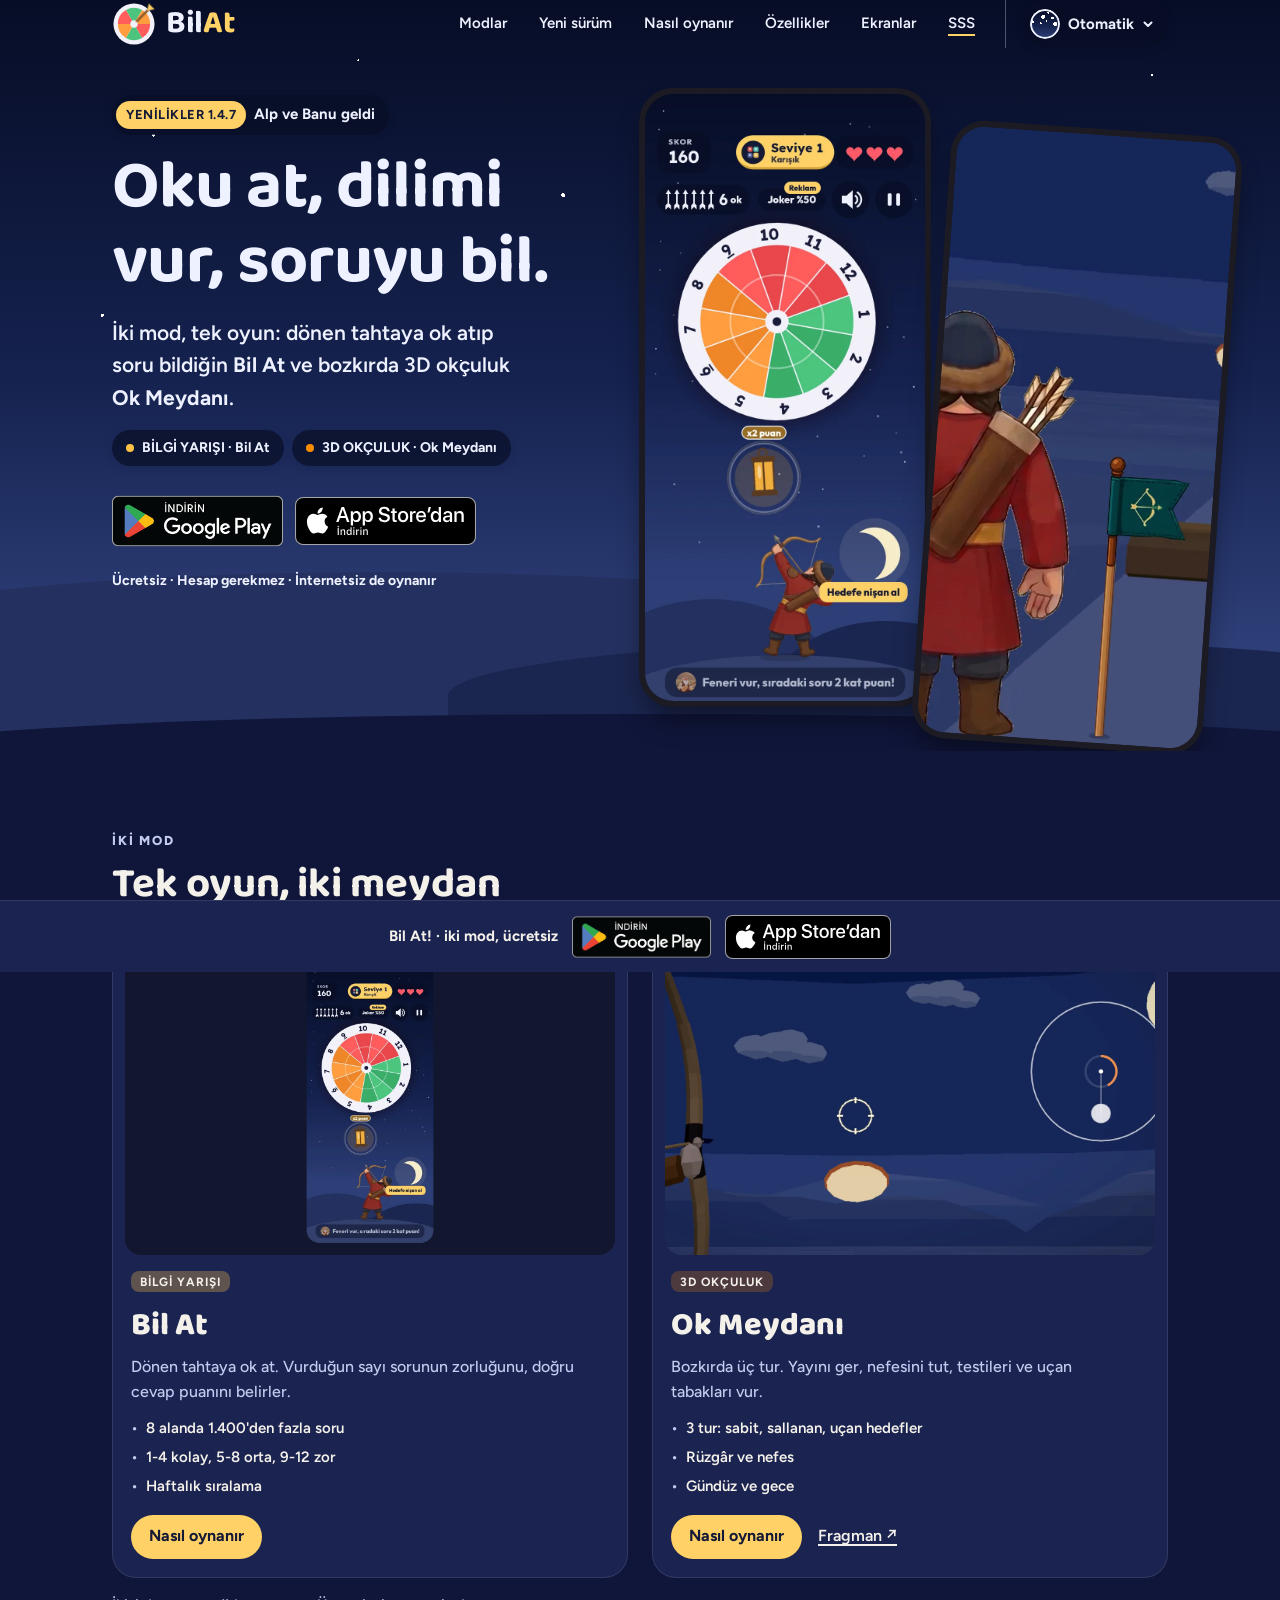
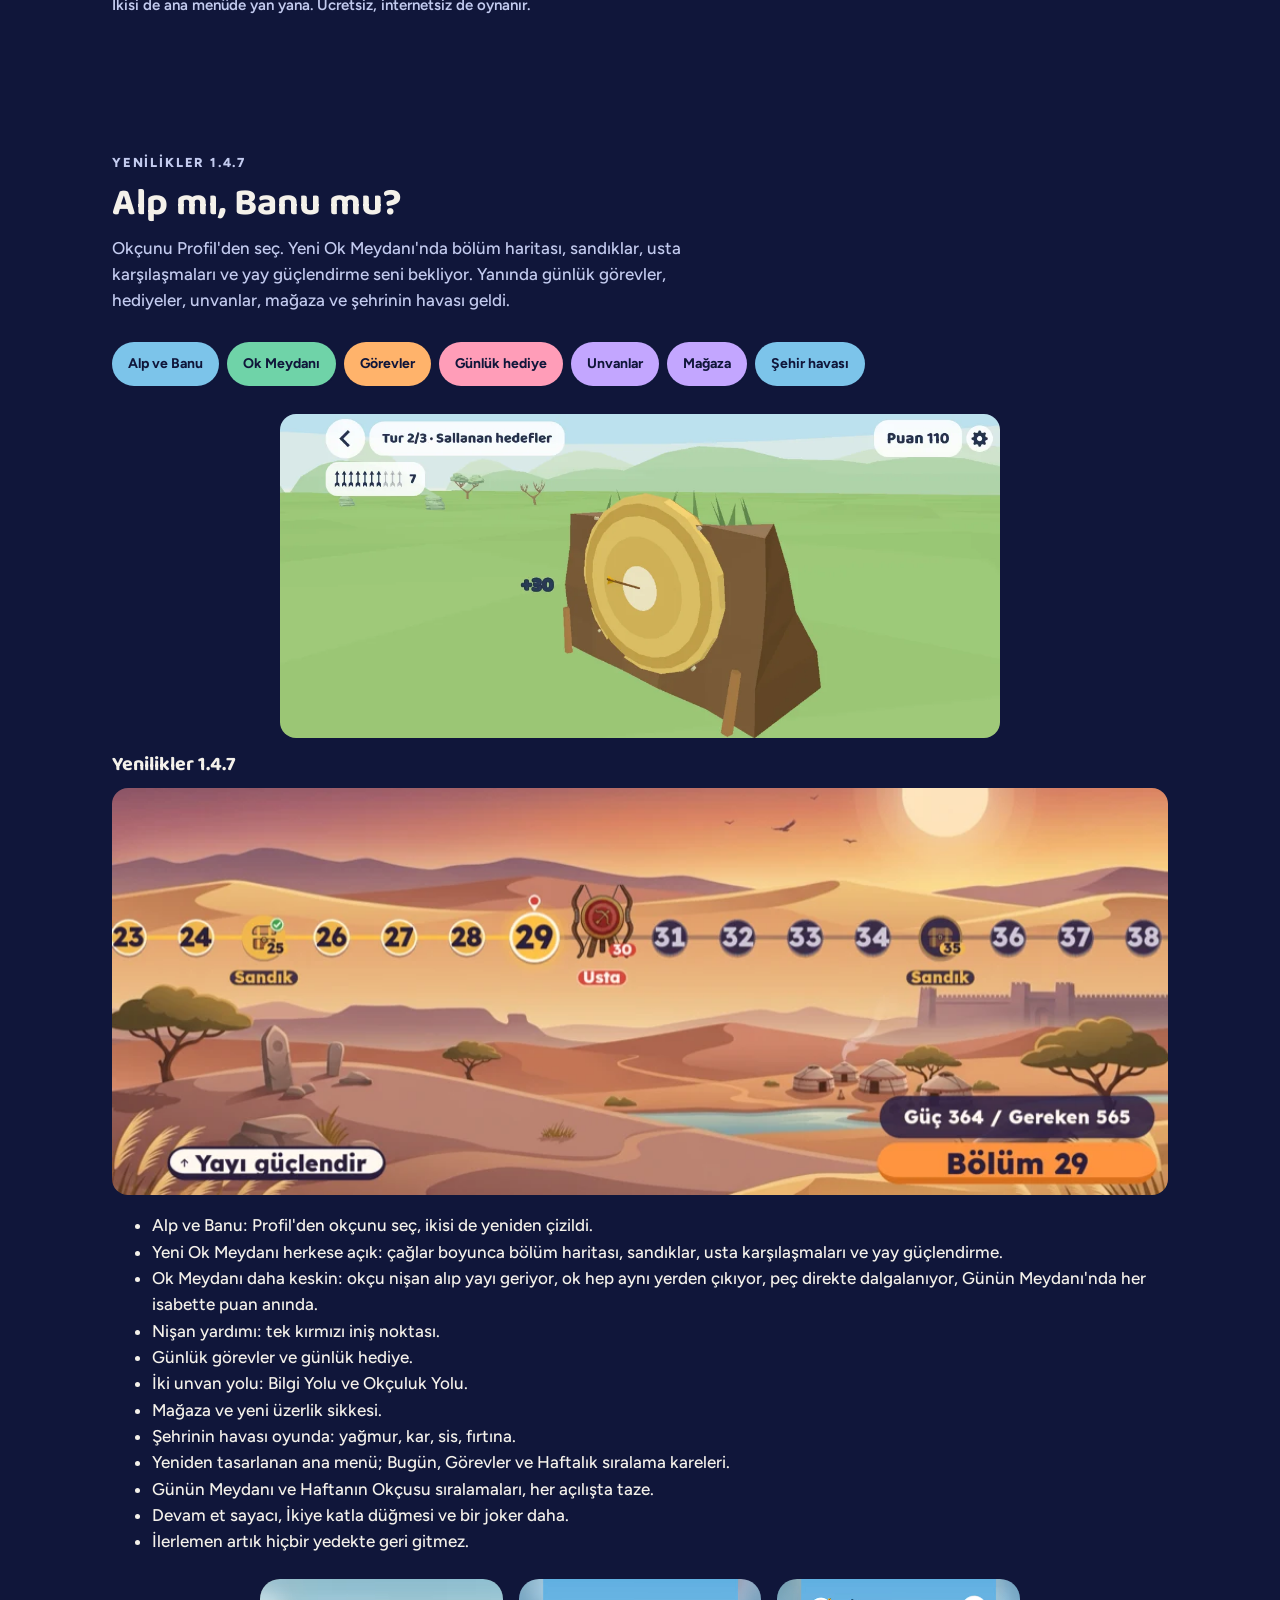
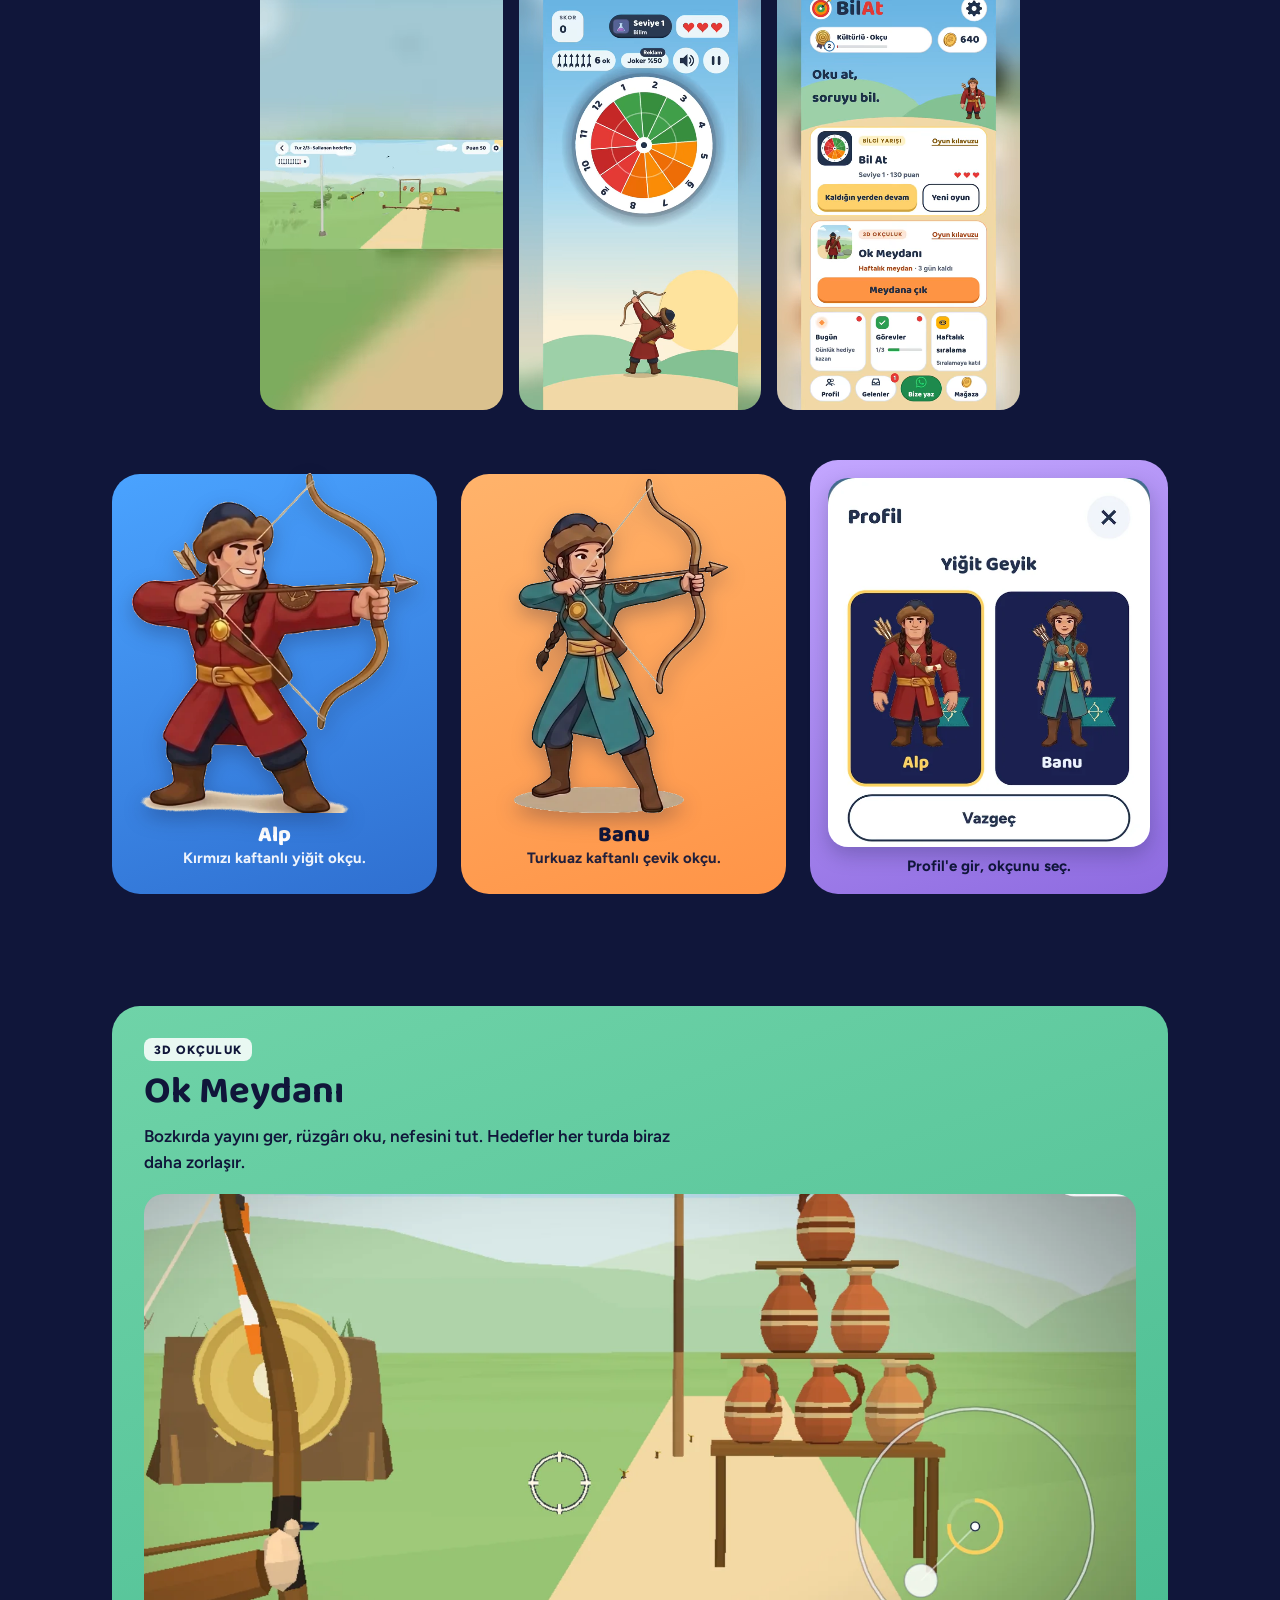
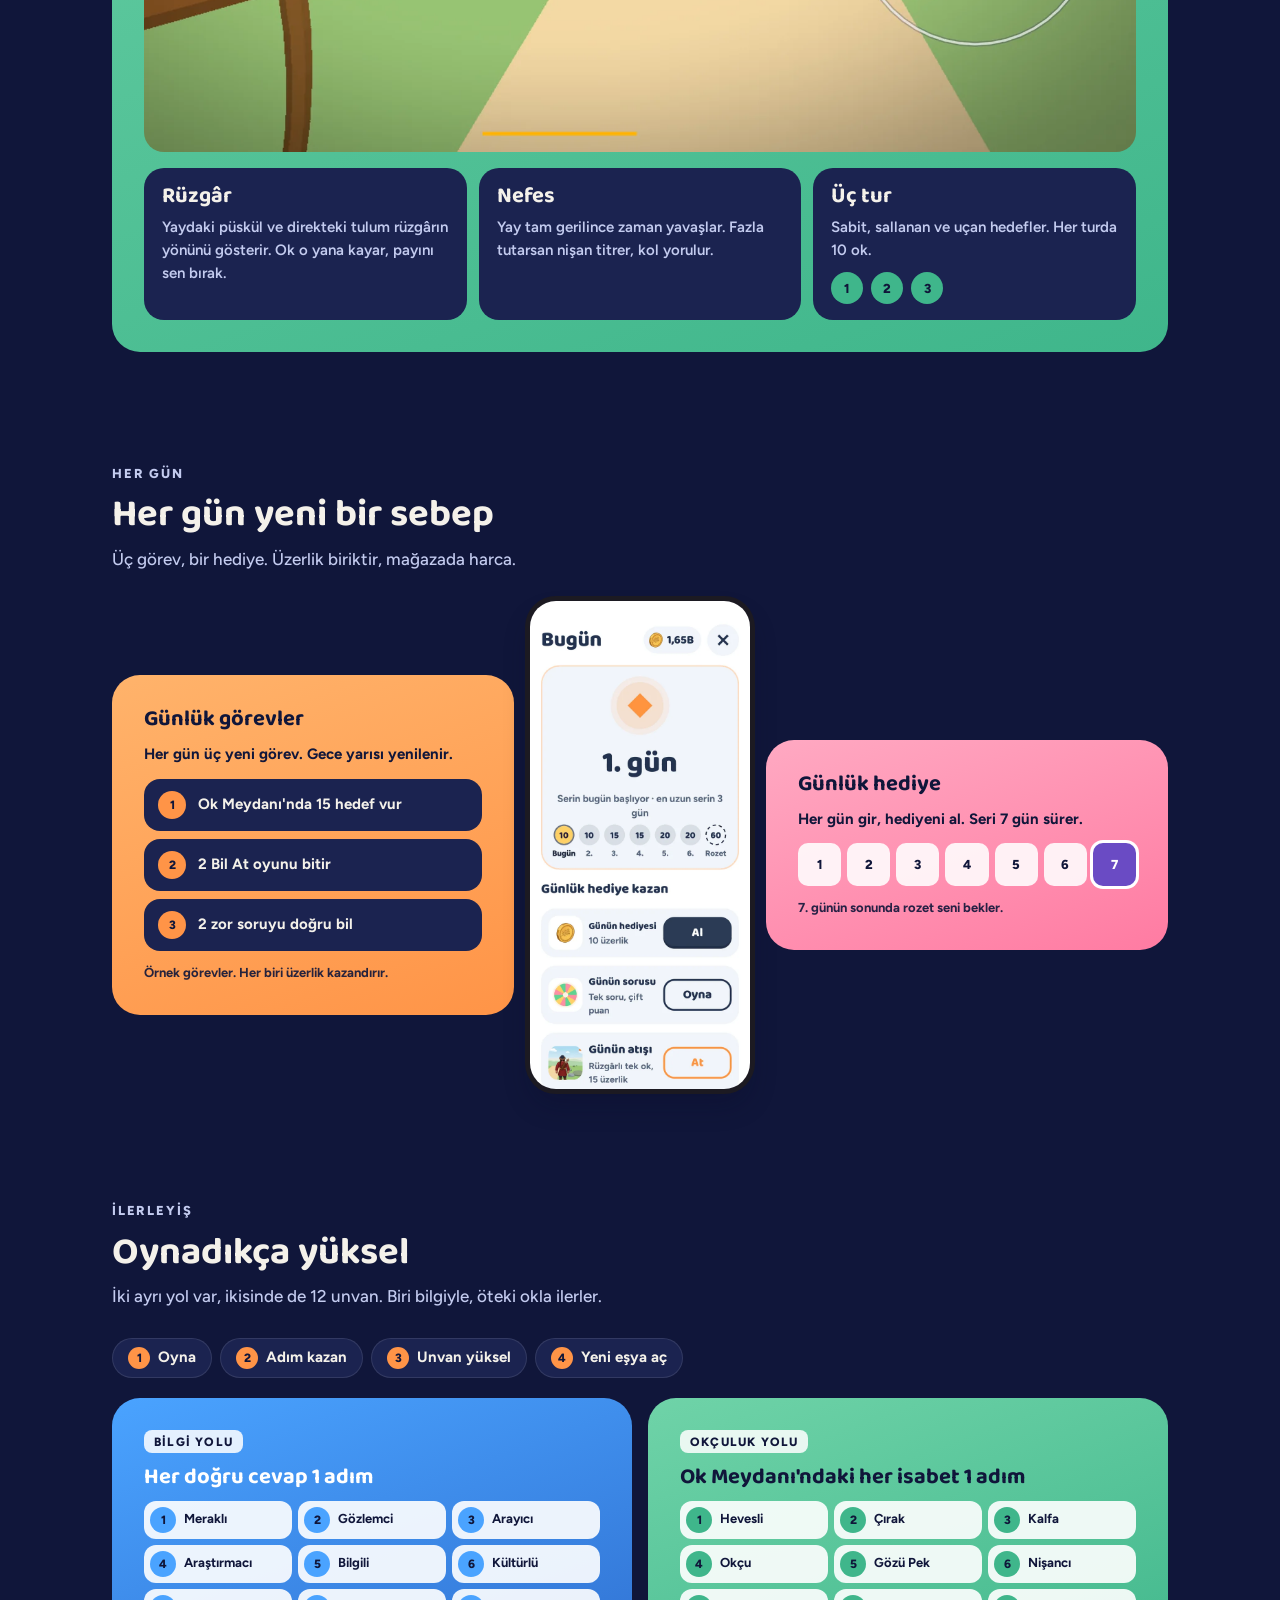
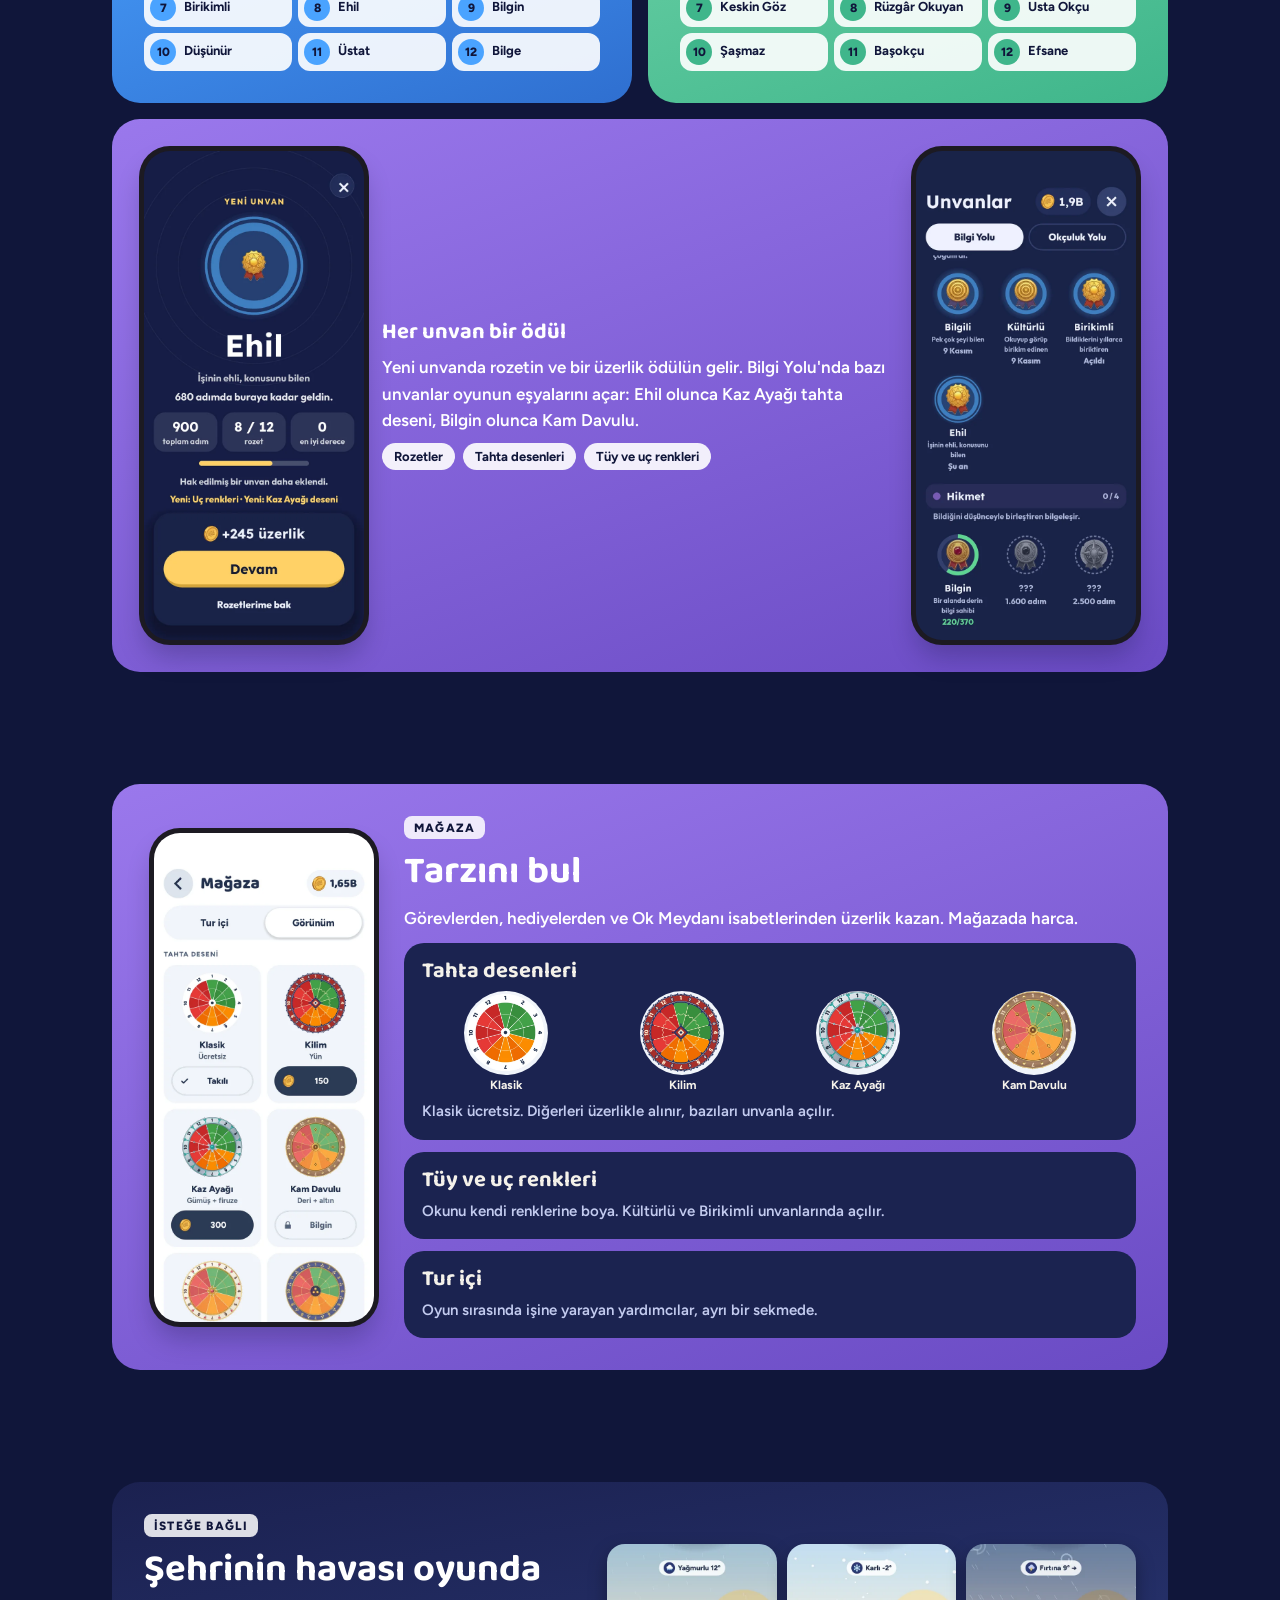
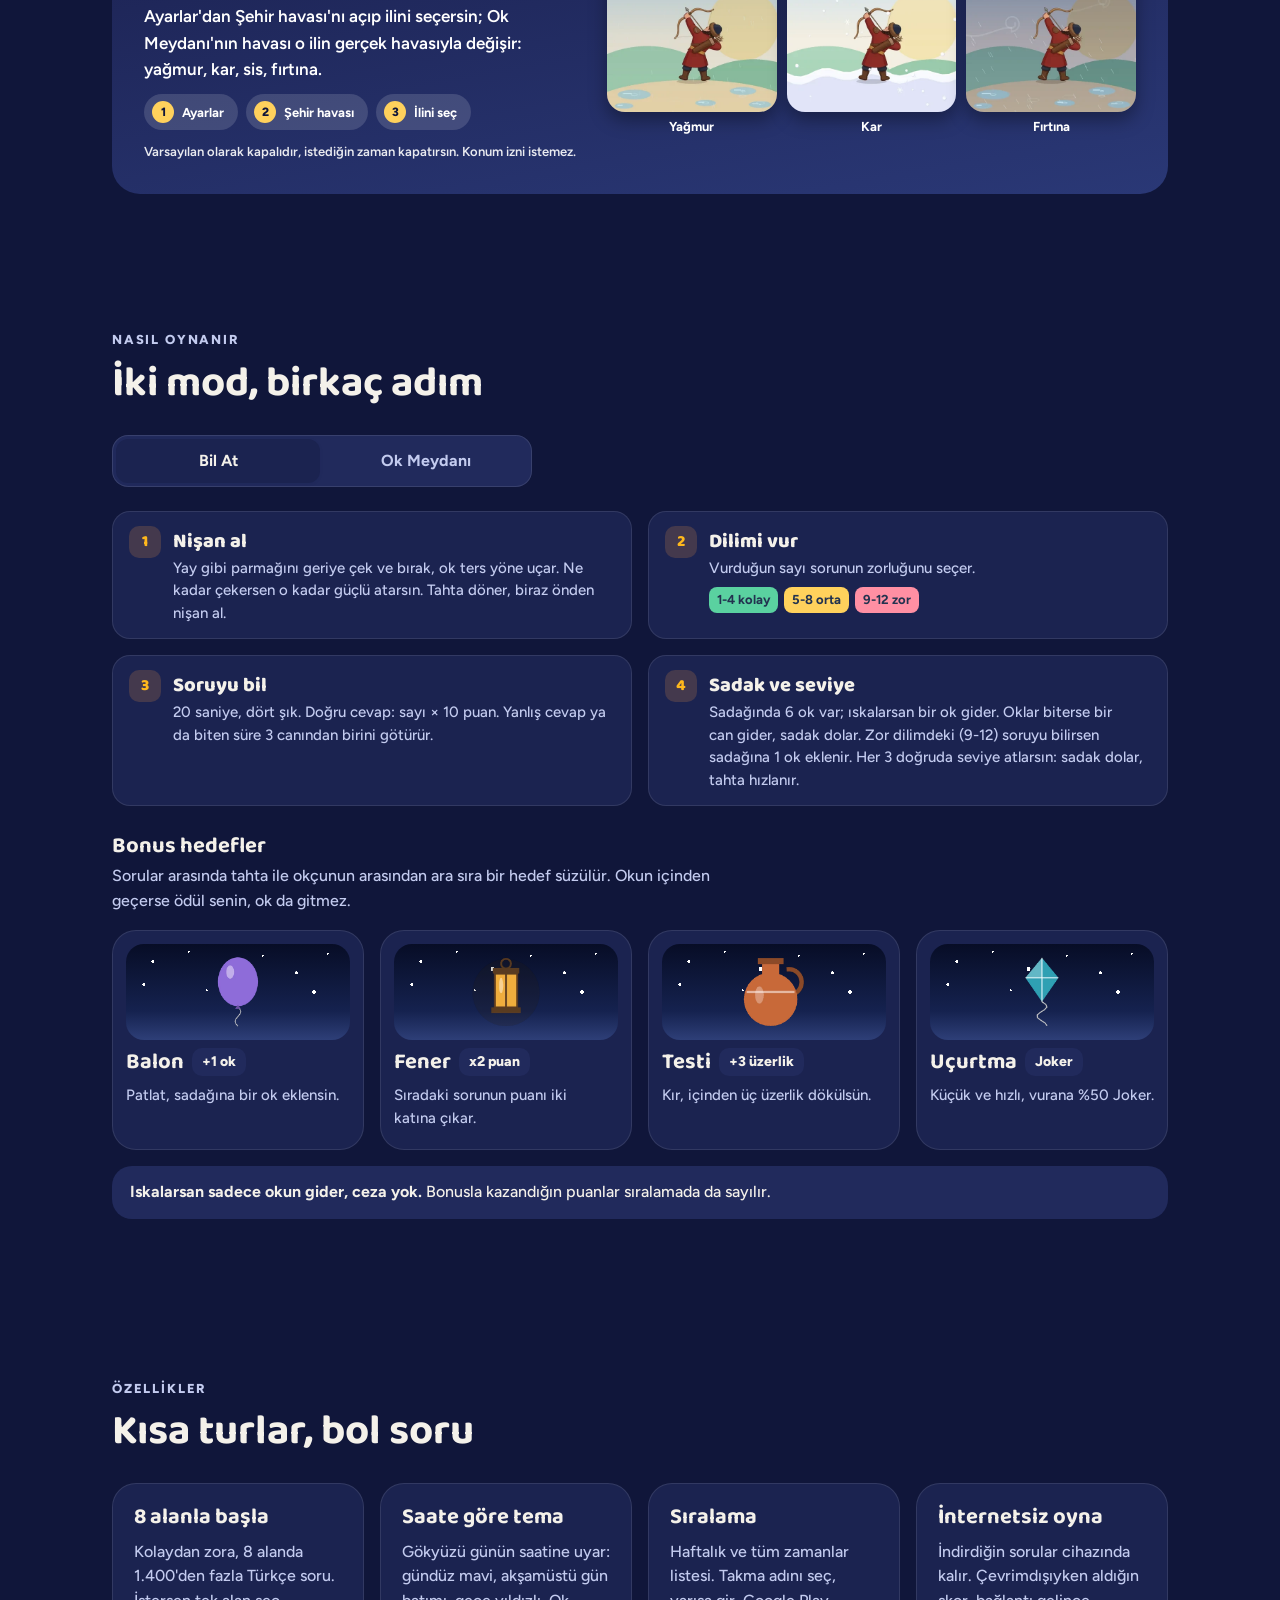
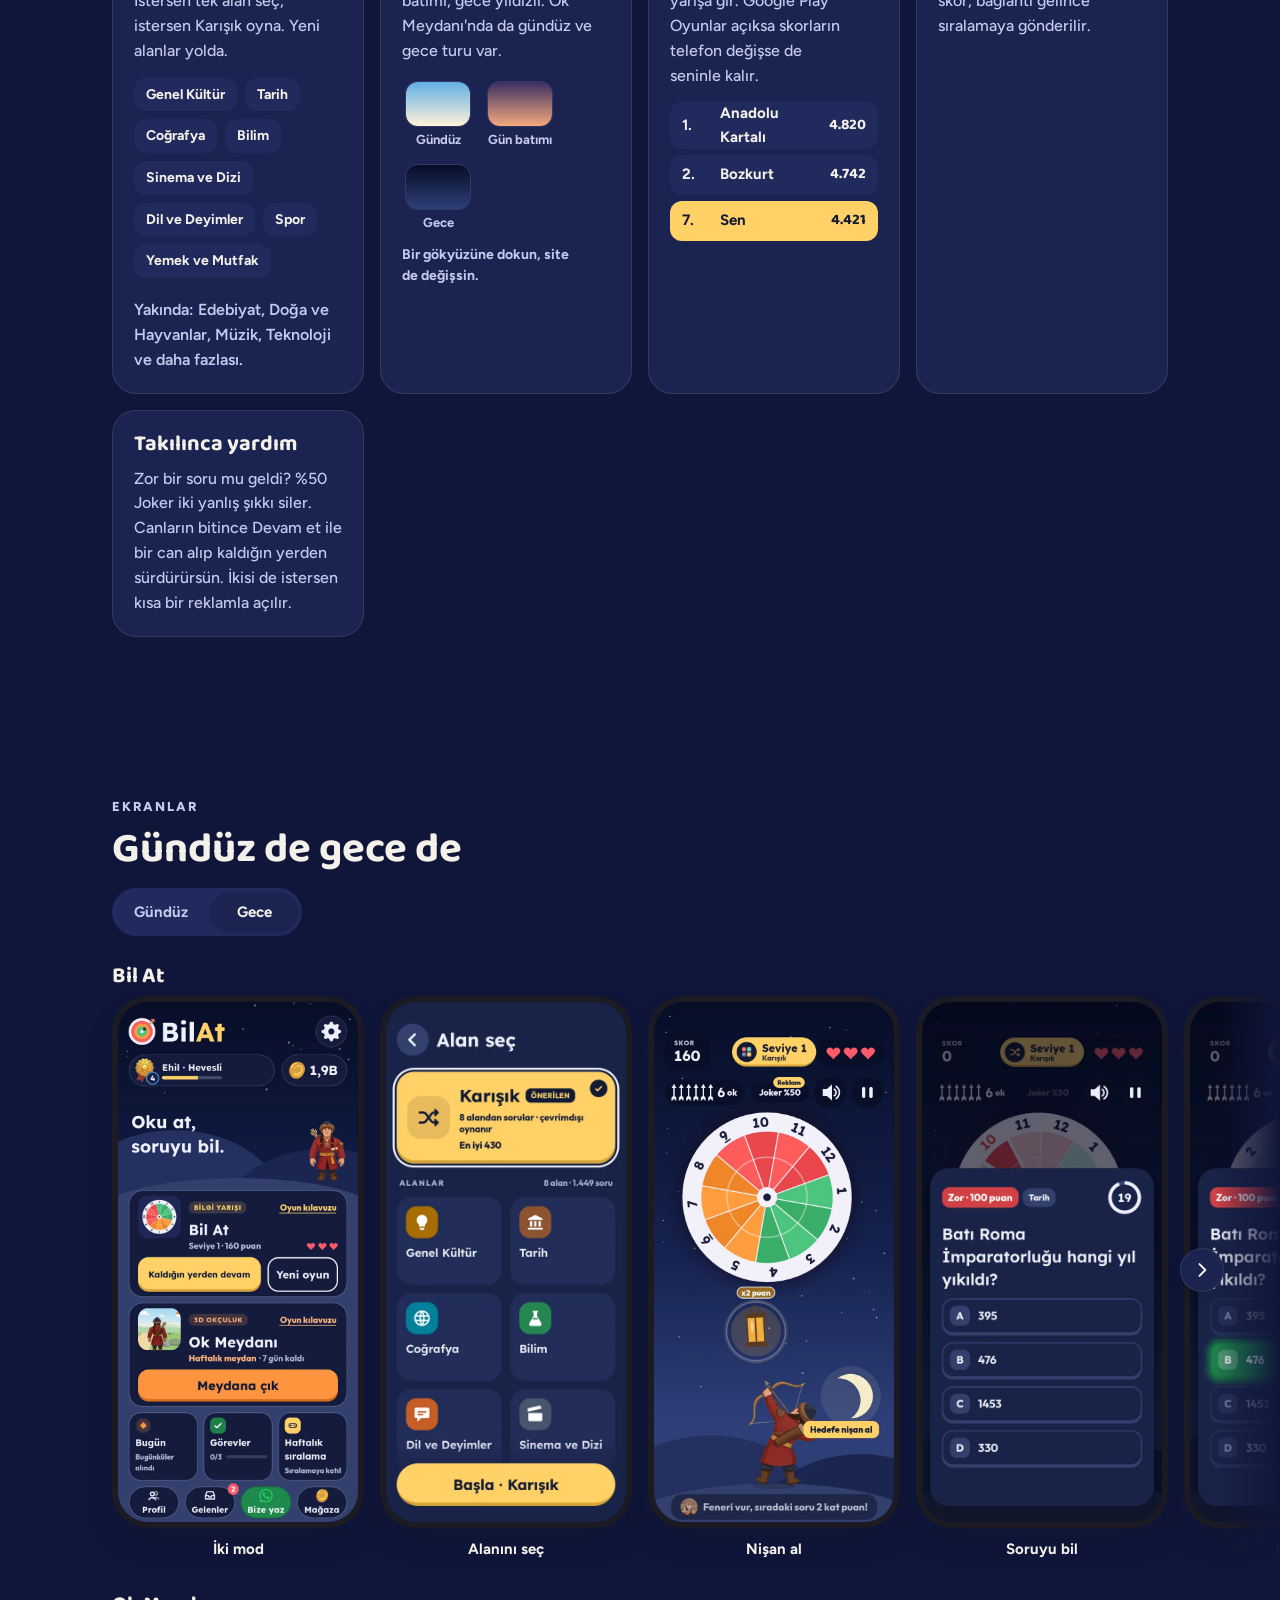
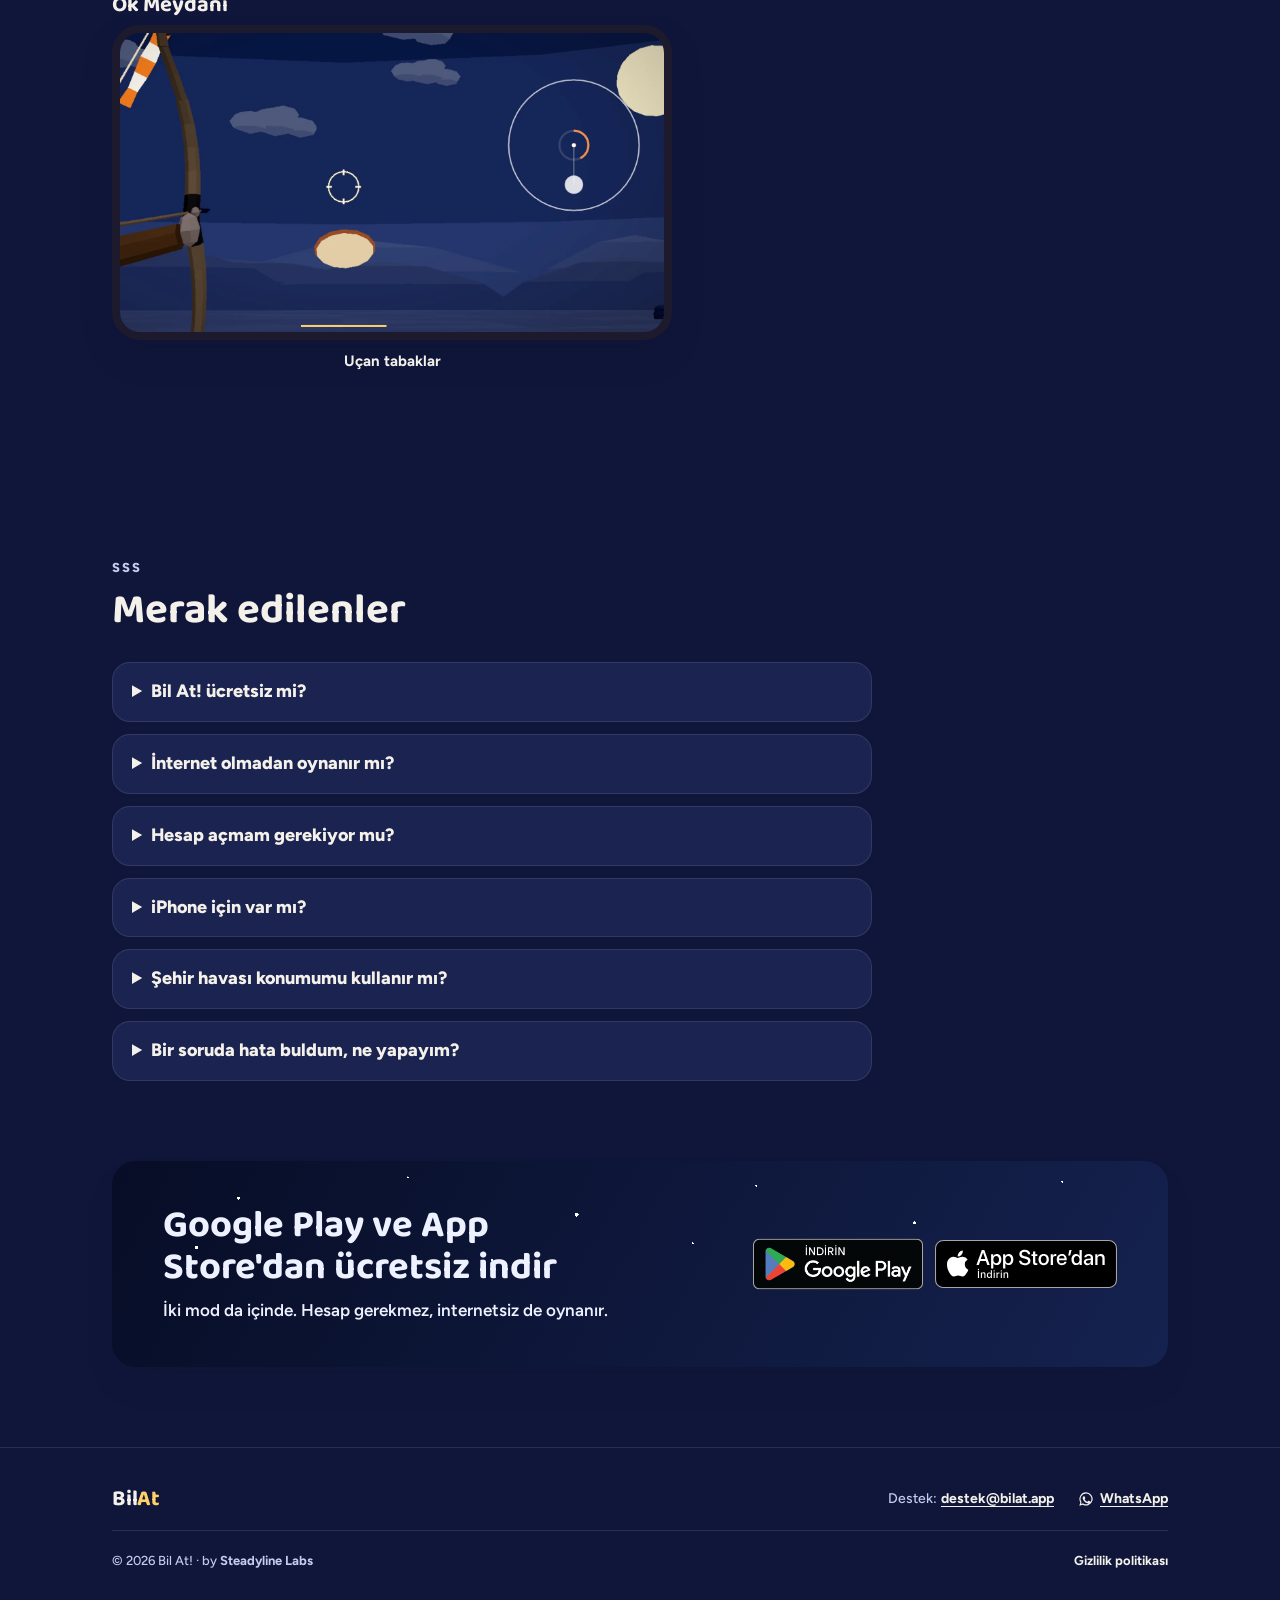
==== commit b4e5cdcf: "Şehir havası: Ayarlar'dan açılıp il seçilir, anlatım netleşti" ====
--- a/index.html
+++ b/index.html
@@ -76,7 +76,7 @@
         {"@type": "Question", "name": "İnternet olmadan oynanır mı?", "acceptedAnswer": {"@type": "Answer", "text": "Evet. Oyunla gelen sorular ve indirdiğin sorular cihazında kalır. Çevrimdışıyken aldığın skor, bağlantı gelince sıralamaya gönderilir."}},
         {"@type": "Question", "name": "Hesap açmam gerekiyor mu?", "acceptedAnswer": {"@type": "Answer", "text": "Hayır, ayrı hesap açmazsın. Sıralama için bir takma ad seçmen yeter. Telefonunda Google Play Oyunlar açıksa takma adın ve skorların ona bağlanır; telefon değişse de seninle kalır."}},
         {"@type": "Question", "name": "iPhone için var mı?", "acceptedAnswer": {"@type": "Answer", "text": "Evet. Bil At! hem App Store'da iPhone için hem Google Play'de Android için ücretsiz."}},
-        {"@type": "Question", "name": "Şehir havası konumumu kullanır mı?", "acceptedAnswer": {"@type": "Answer", "text": "Hayır. Şehir havası varsayılan olarak kapalıdır. Açarsan ilini listeden sen seçersin ve yalnızca o ilin hava durumu alınır."}},
+        {"@type": "Question", "name": "Şehir havası konumumu kullanır mı?", "acceptedAnswer": {"@type": "Answer", "text": "Hayır. Şehir havası varsayılan olarak kapalıdır ve konum izni istemez. Açarsan ilini listeden sen seçersin ve hava durumu için yalnızca o ilin merkezinin koordinatı kullanılır."}},
         {"@type": "Question", "name": "Bir soruda hata buldum, ne yapayım?", "acceptedAnswer": {"@type": "Answer", "text": "destek@bilat.app adresine soruyu ve doğru cevabı yaz, düzeltelim."}}
       ]
     }
@@ -244,7 +244,7 @@
           <li>Günlük görevler ve günlük hediye.</li>
           <li>İki unvan yolu: Bilgi Yolu ve Okçuluk Yolu.</li>
           <li>Mağaza ve yeni üzerlik sikkesi.</li>
-          <li>Şehrinin havası oyunda: yağmur, kar, fırtına.</li>
+          <li>Şehrinin havası oyunda: yağmur, kar, sis, fırtına.</li>
           <li>Yeniden tasarlanan ana menü; Bugün, Görevler ve Haftalık sıralama kareleri.</li>
           <li>Günün Meydanı ve Haftanın Okçusu sıralamaları, her açılışta taze.</li>
           <li>Devam et sayacı, İkiye katla düğmesi ve bir joker daha.</li>
@@ -402,9 +402,9 @@
         <div class="y-weather-text">
           <span class="y-tag">İSTEĞE BAĞLI</span>
           <h2>Şehrinin havası oyunda</h2>
-          <p>Yağmur, kar ve fırtına oyun ekranına yansır.</p>
+          <p>Ayarlar'dan Şehir havası'nı açıp ilini seçersin; Ok Meydanı'nın havası o ilin gerçek havasıyla değişir: yağmur, kar, sis, fırtına.</p>
           <ol class="y-steps3"><li>Ayarlar</li><li>Şehir havası</li><li>İlini seç</li></ol>
-          <p class="y-note">Varsayılan olarak kapalıdır. Açarsan yalnızca seçtiğin ilin hava durumu kullanılır.</p>
+          <p class="y-note">Varsayılan olarak kapalıdır, istediğin zaman kapatırsın. Konum izni istemez.</p>
         </div>
         <ul class="y-wx">
           <li><img src="img/yeni/hava-yagmur.webp" width="480" height="476" loading="lazy" decoding="async" alt="Yağmurlu hava: nişan ekranında yağmurlu 12 derece"><span>Yağmur</span></li>
@@ -601,7 +601,7 @@
         <details><summary>İnternet olmadan oynanır mı?</summary><p>Evet. Oyunla gelen sorular ve indirdiğin sorular cihazında kalır. Çevrimdışıyken aldığın skor, bağlantı gelince sıralamaya gönderilir.</p></details>
         <details><summary>Hesap açmam gerekiyor mu?</summary><p>Hayır, ayrı hesap açmazsın. Sıralama için bir takma ad seçmen yeter. Telefonunda Google Play Oyunlar açıksa takma adın ve skorların ona bağlanır; telefon değişse de seninle kalır.</p></details>
         <details><summary>iPhone için var mı?</summary><p>Evet. Bil At! hem App Store'da iPhone için hem Google Play'de Android için ücretsiz.</p></details>
-        <details><summary>Şehir havası konumumu kullanır mı?</summary><p>Hayır. Şehir havası varsayılan olarak kapalıdır. Açarsan ilini listeden sen seçersin ve yalnızca o ilin hava durumu alınır.</p></details>
+        <details><summary>Şehir havası konumumu kullanır mı?</summary><p>Hayır. Şehir havası varsayılan olarak kapalıdır ve konum izni istemez. Açarsan ilini listeden sen seçersin ve hava durumu için yalnızca o ilin merkezinin koordinatı kullanılır.</p></details>
         <details><summary>Bir soruda hata buldum, ne yapayım?</summary><p><a href="mailto:destek@bilat.app">destek@bilat.app</a> adresine ya da <a href="https://wa.me/905512507661?text=Merhaba%2C%20Bil%20At!%20hakk%C4%B1nda%20yaz%C4%B1yorum" target="_blank" rel="noopener"><svg class="wa-icon" width="16" height="16" viewBox="0 0 24 24" fill="currentColor" aria-hidden="true" focusable="false" style="vertical-align:-3px;margin-right:5px;flex-shrink:0"><path d="M12.04 2a9.9 9.9 0 0 0-8.5 14.95L2 22l5.2-1.5A9.9 9.9 0 1 0 12.04 2zm0 1.8a8.1 8.1 0 1 1-4.3 14.96l-.3-.2-3 .87.9-2.9-.2-.3A8.1 8.1 0 0 1 12.04 3.8zm-3.3 4.1c-.2 0-.5.1-.7.4-.3.3-1 1-1 2.4s1 2.8 1.2 3c.1.2 2 3.2 4.9 4.4 2.4 1 2.9.8 3.4.7.5 0 1.7-.7 1.9-1.4.2-.7.2-1.3.2-1.4-.1-.1-.3-.2-.6-.4-.3-.1-1.7-.8-2-.9-.3-.1-.5-.1-.7.1-.2.3-.8.9-.9 1.1-.2.2-.3.2-.6.1-.3-.1-1.2-.4-2.3-1.400-.8-.8-1.400-1.7-1.500-2-.2-.3 0-.4.1-.6l.4-.5c.1-.1.2-.3.3-.5.1-.2 0-.4 0-.5l-.9-2.200c-.2-.5-.5-.5-.7-.5z"/></svg>WhatsApp</a> hattına soruyu ve doğru cevabı yaz, düzeltelim.</p></details>
       </div>
     </div>
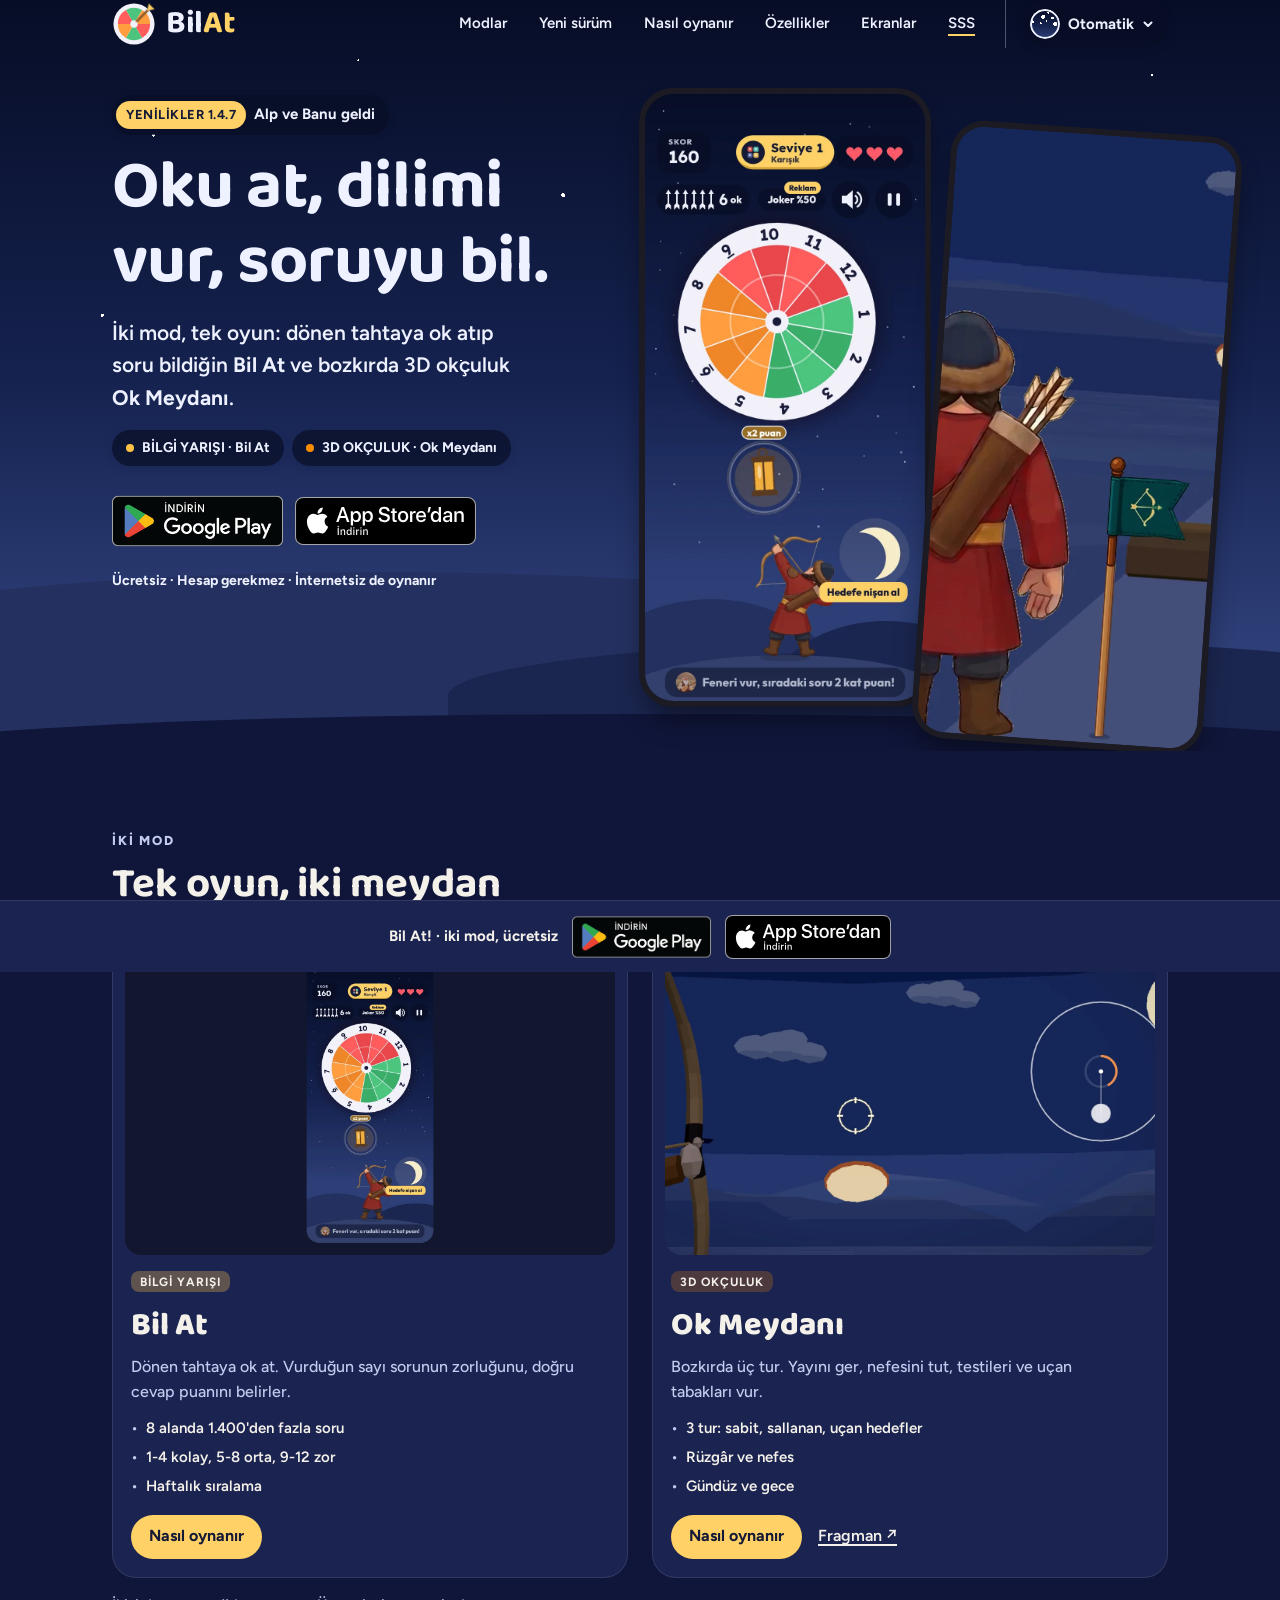
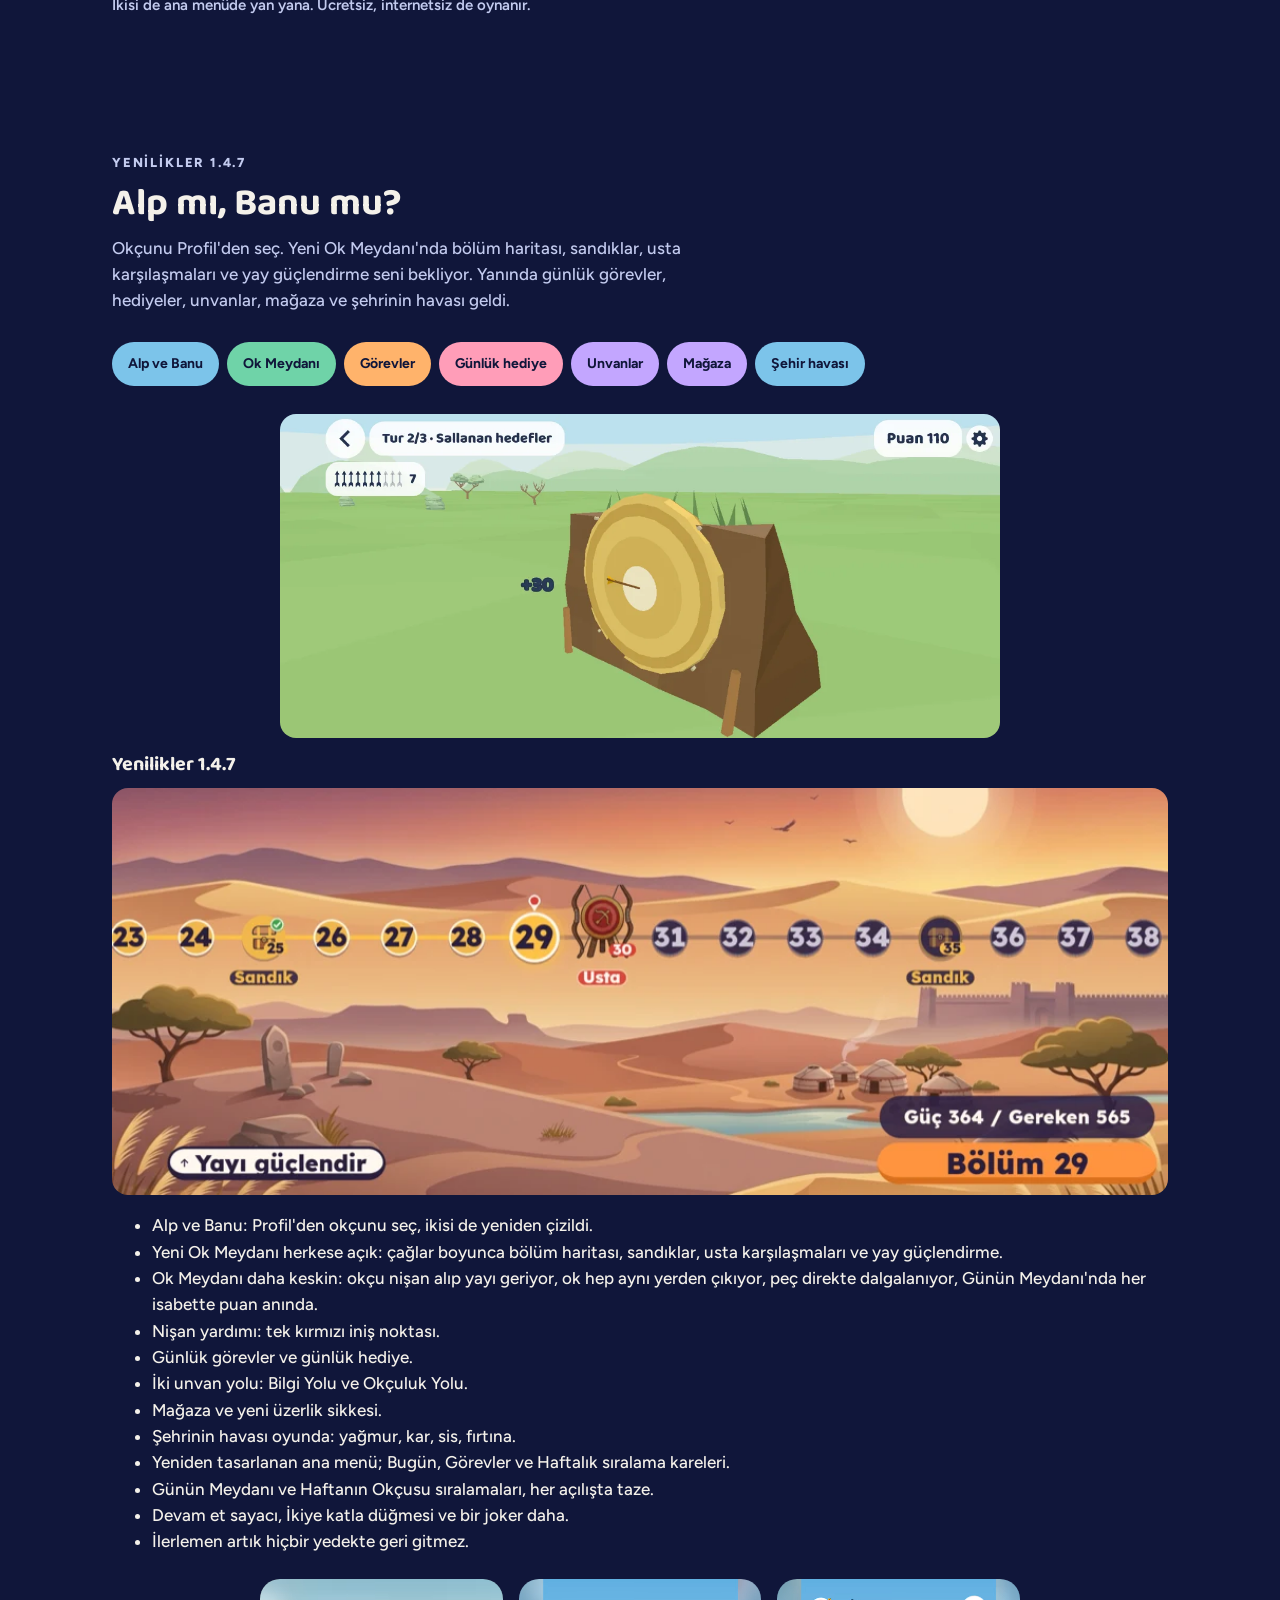
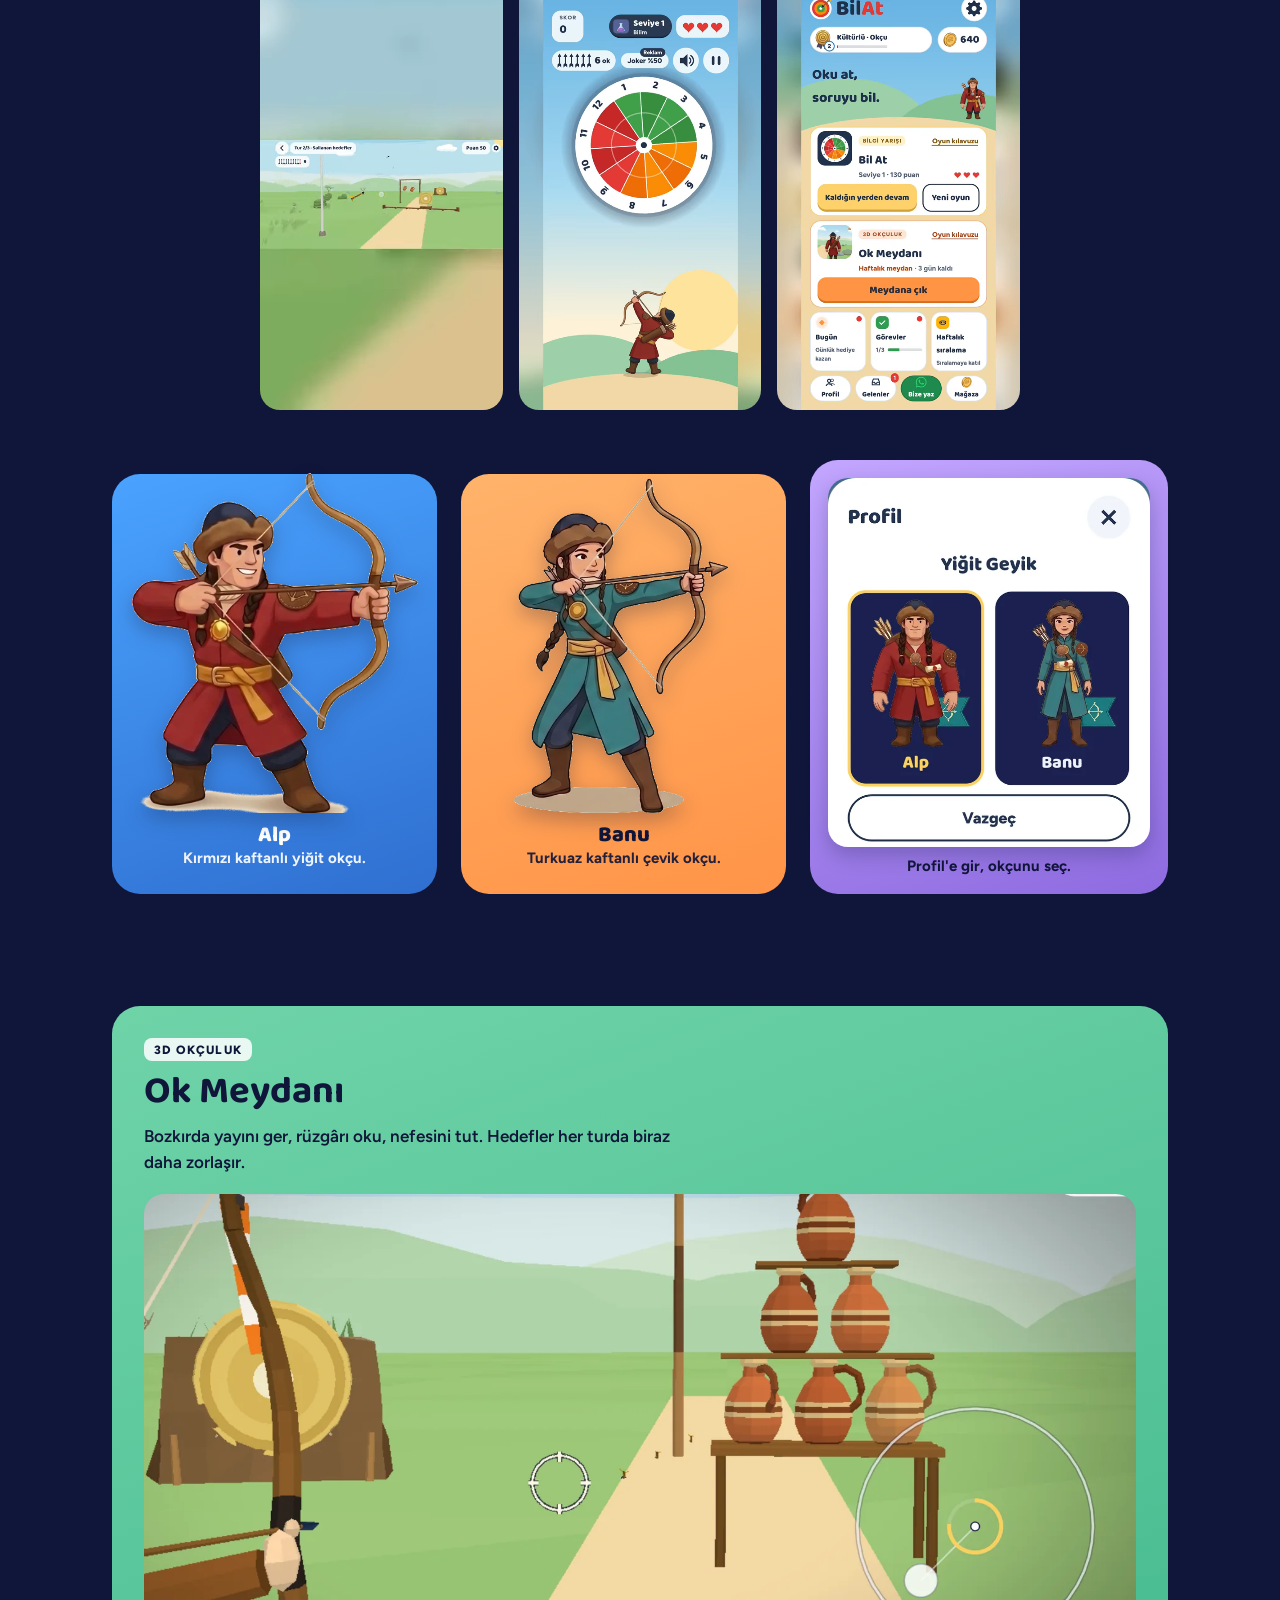
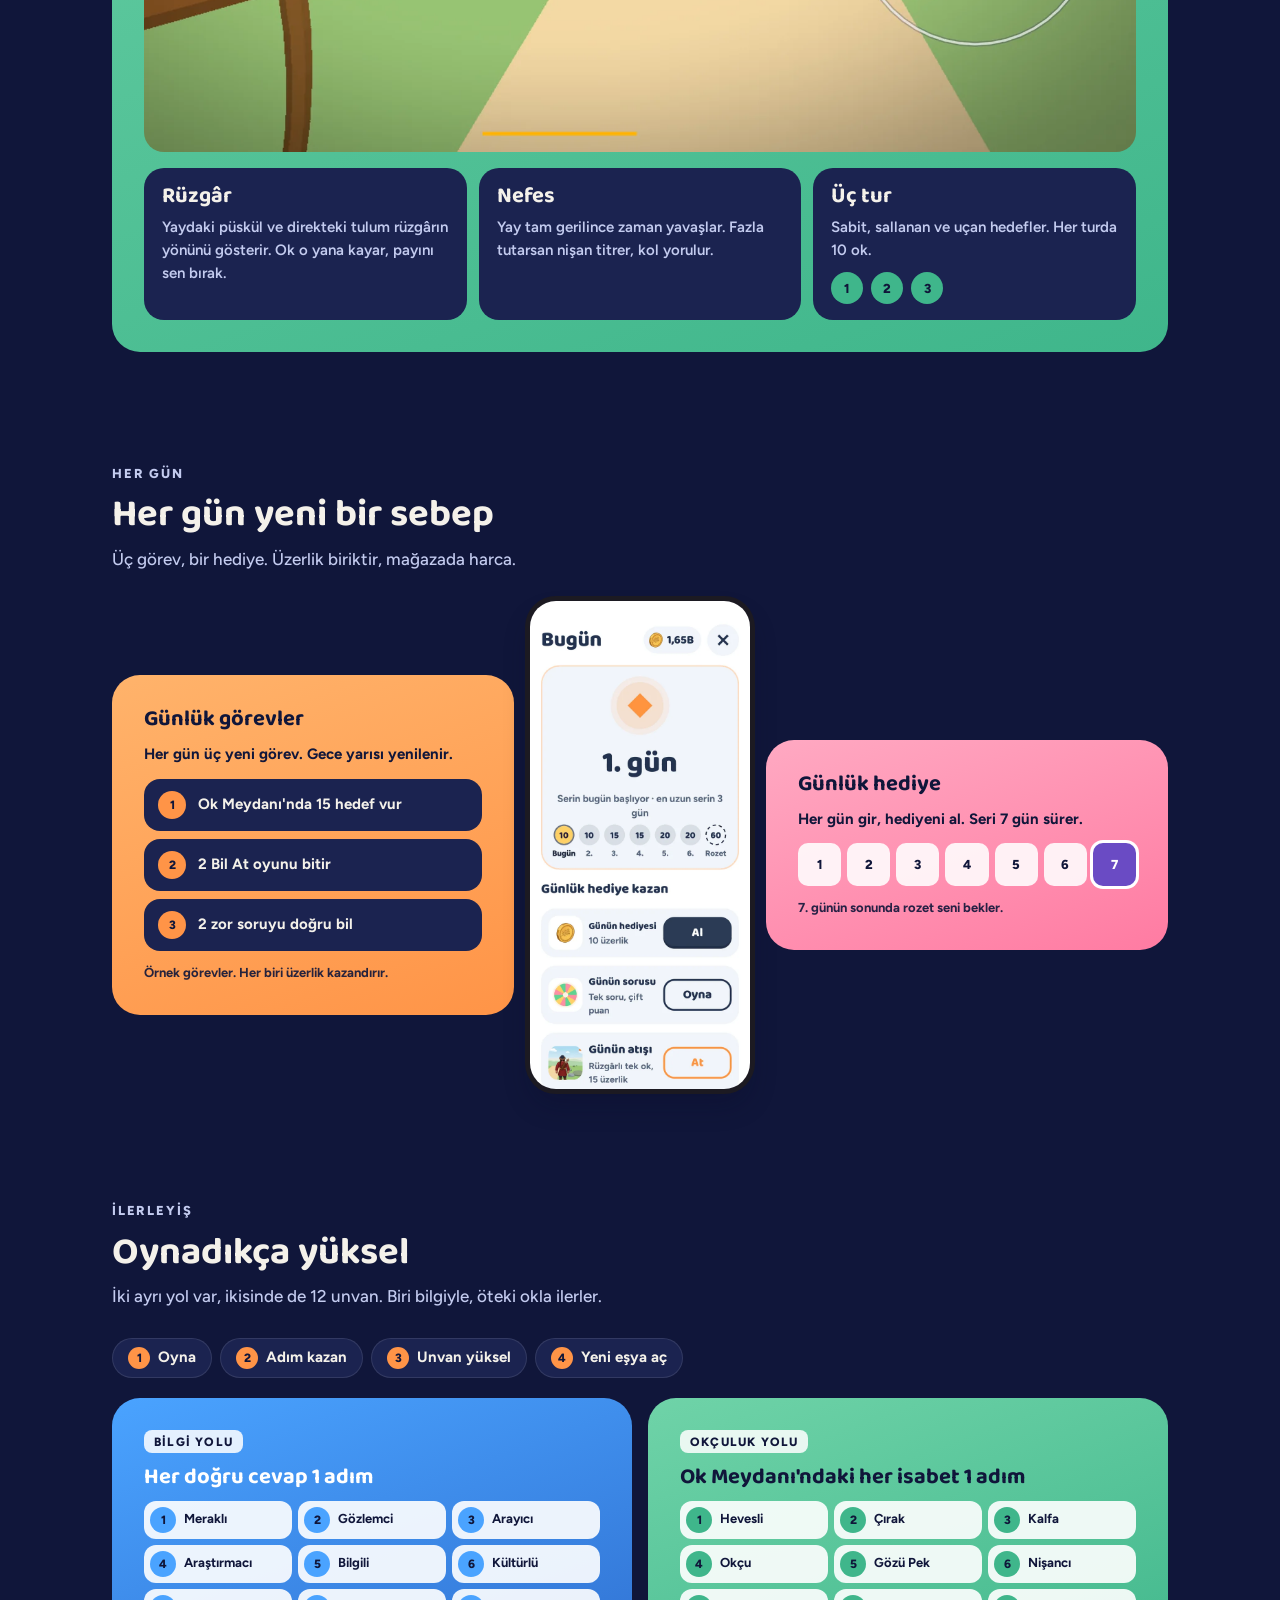
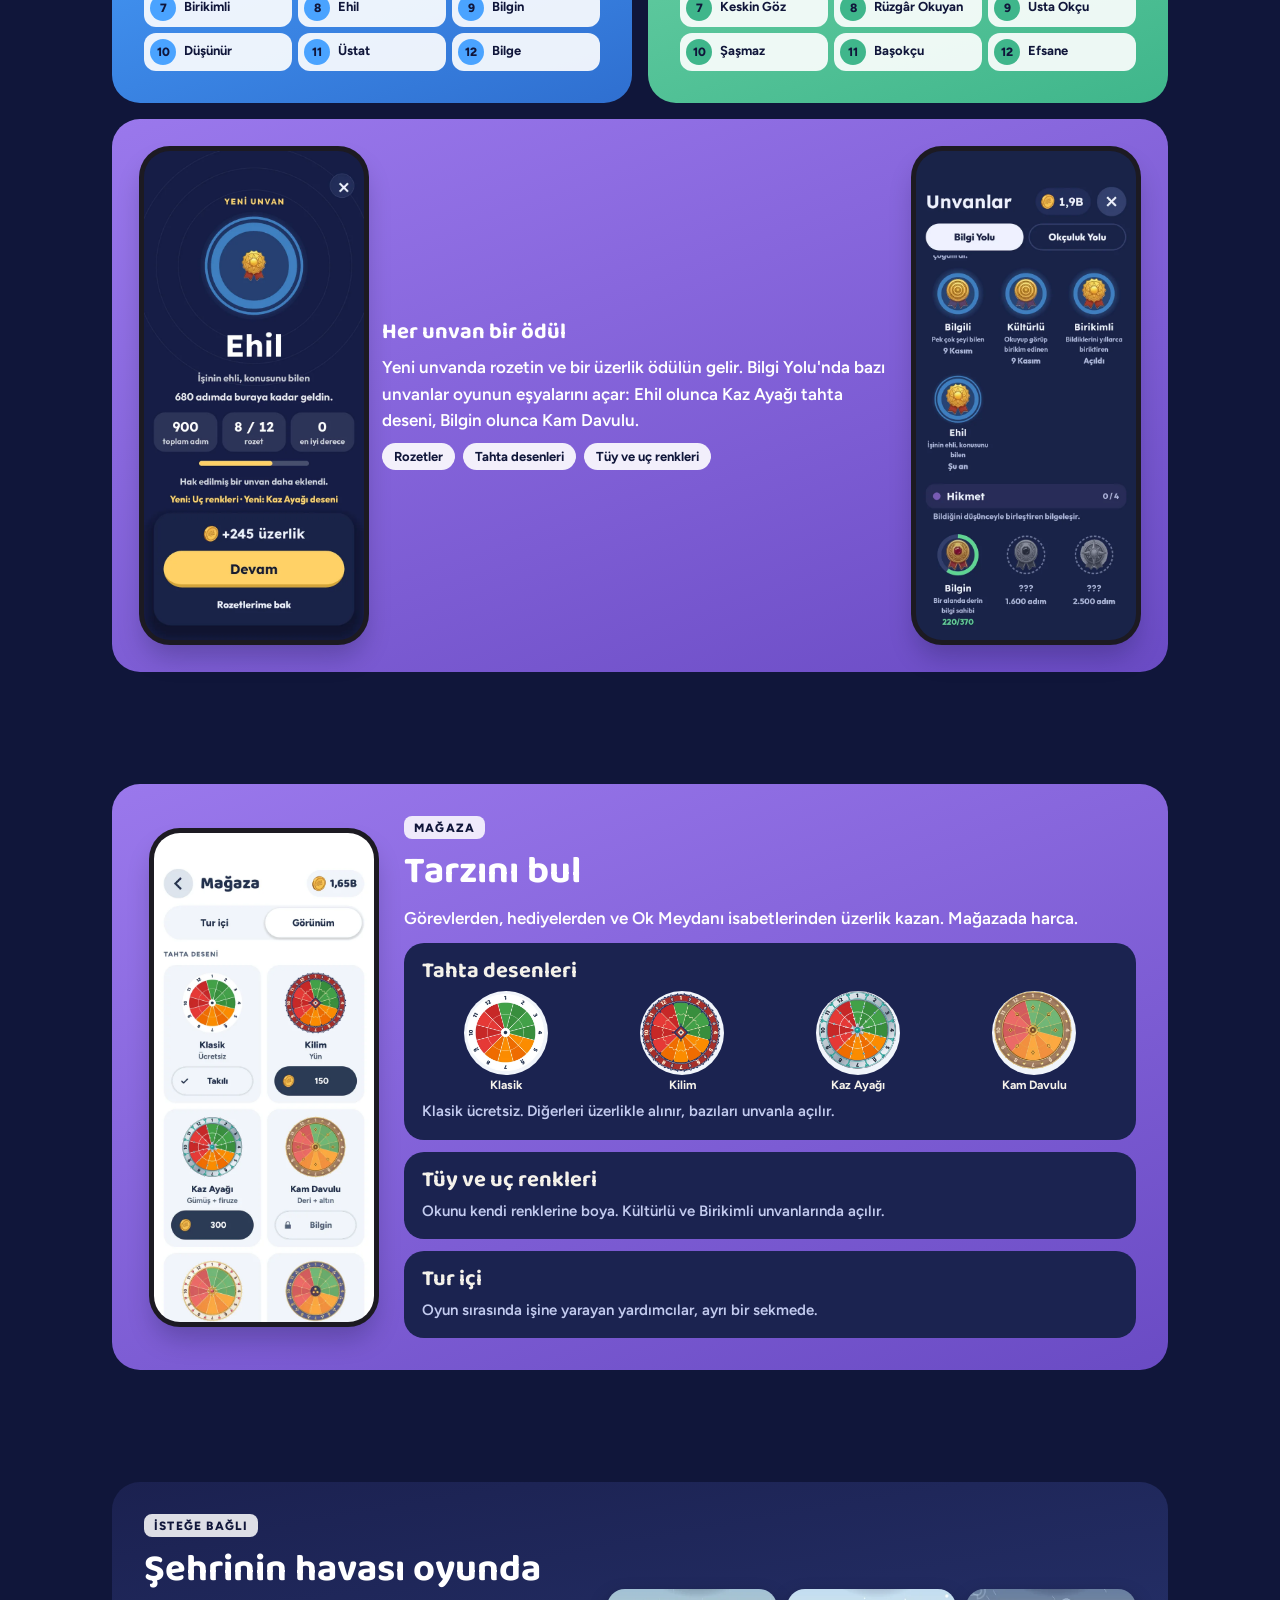
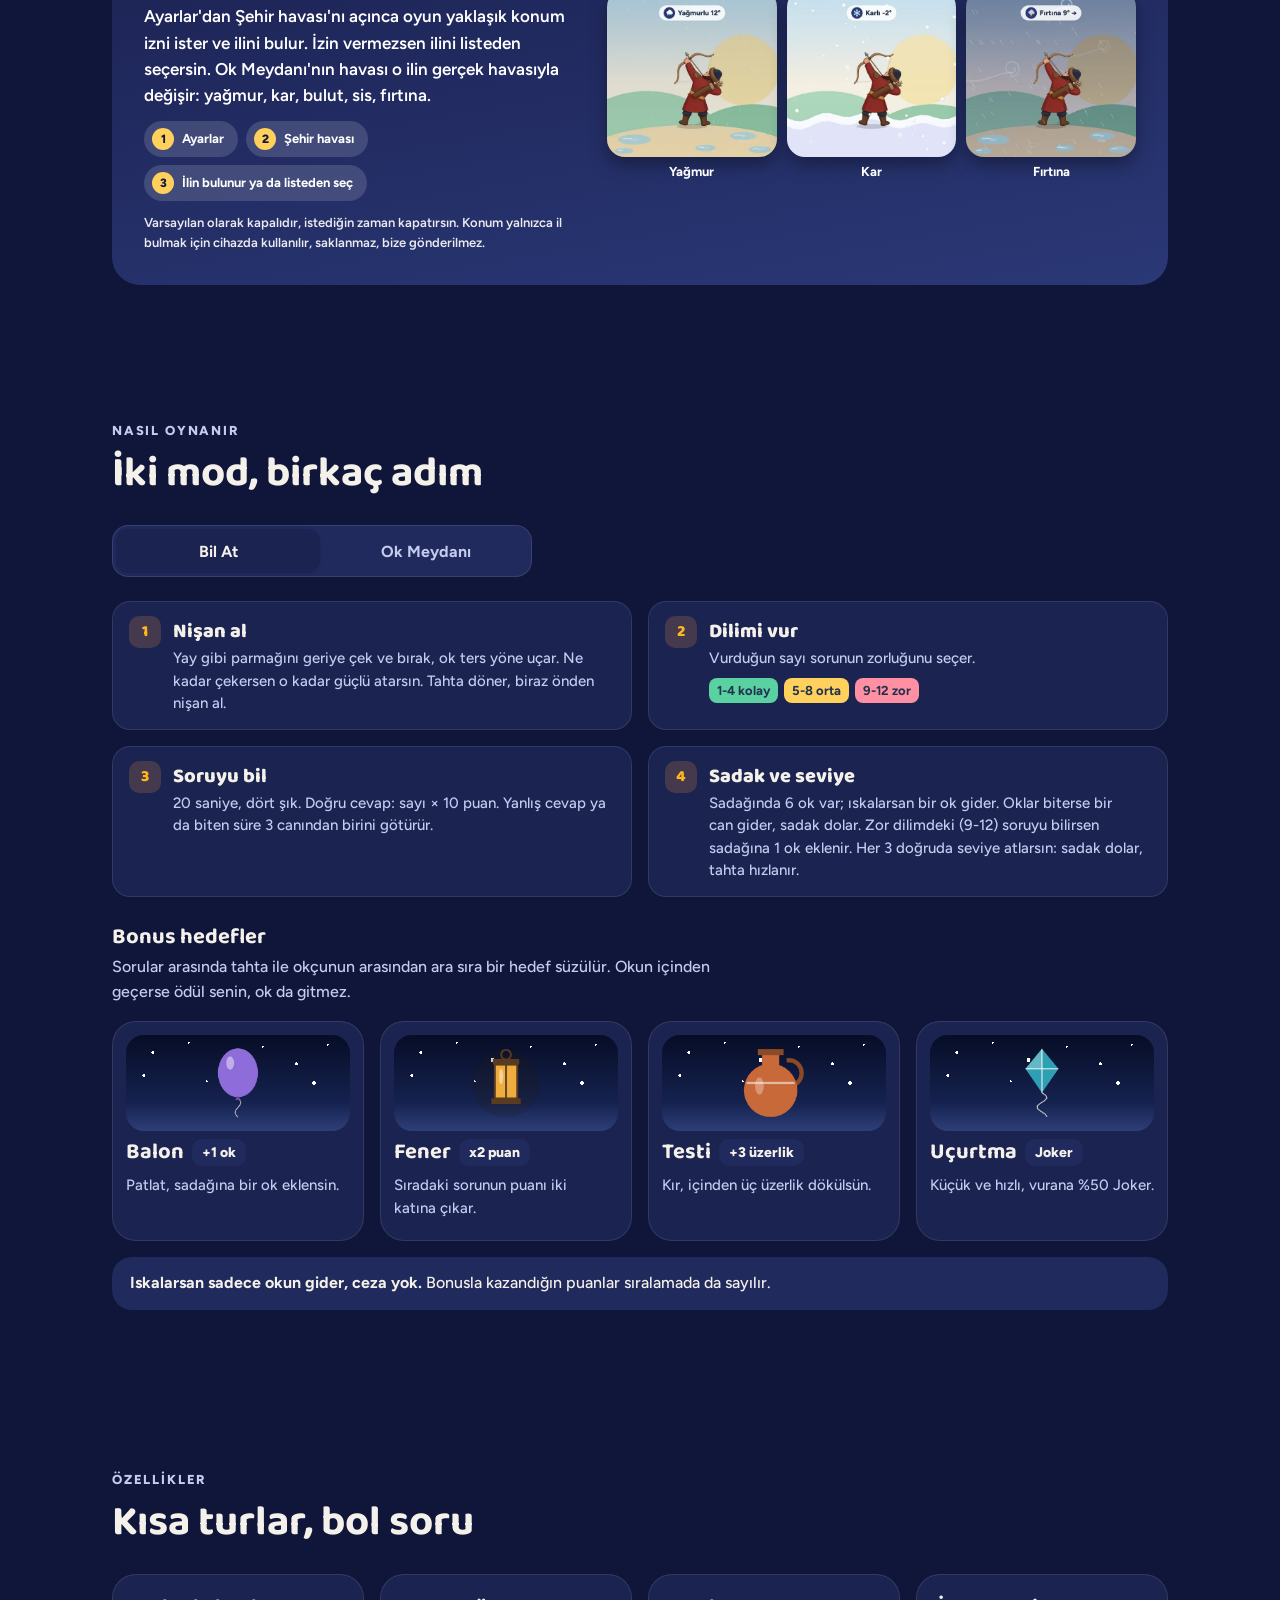
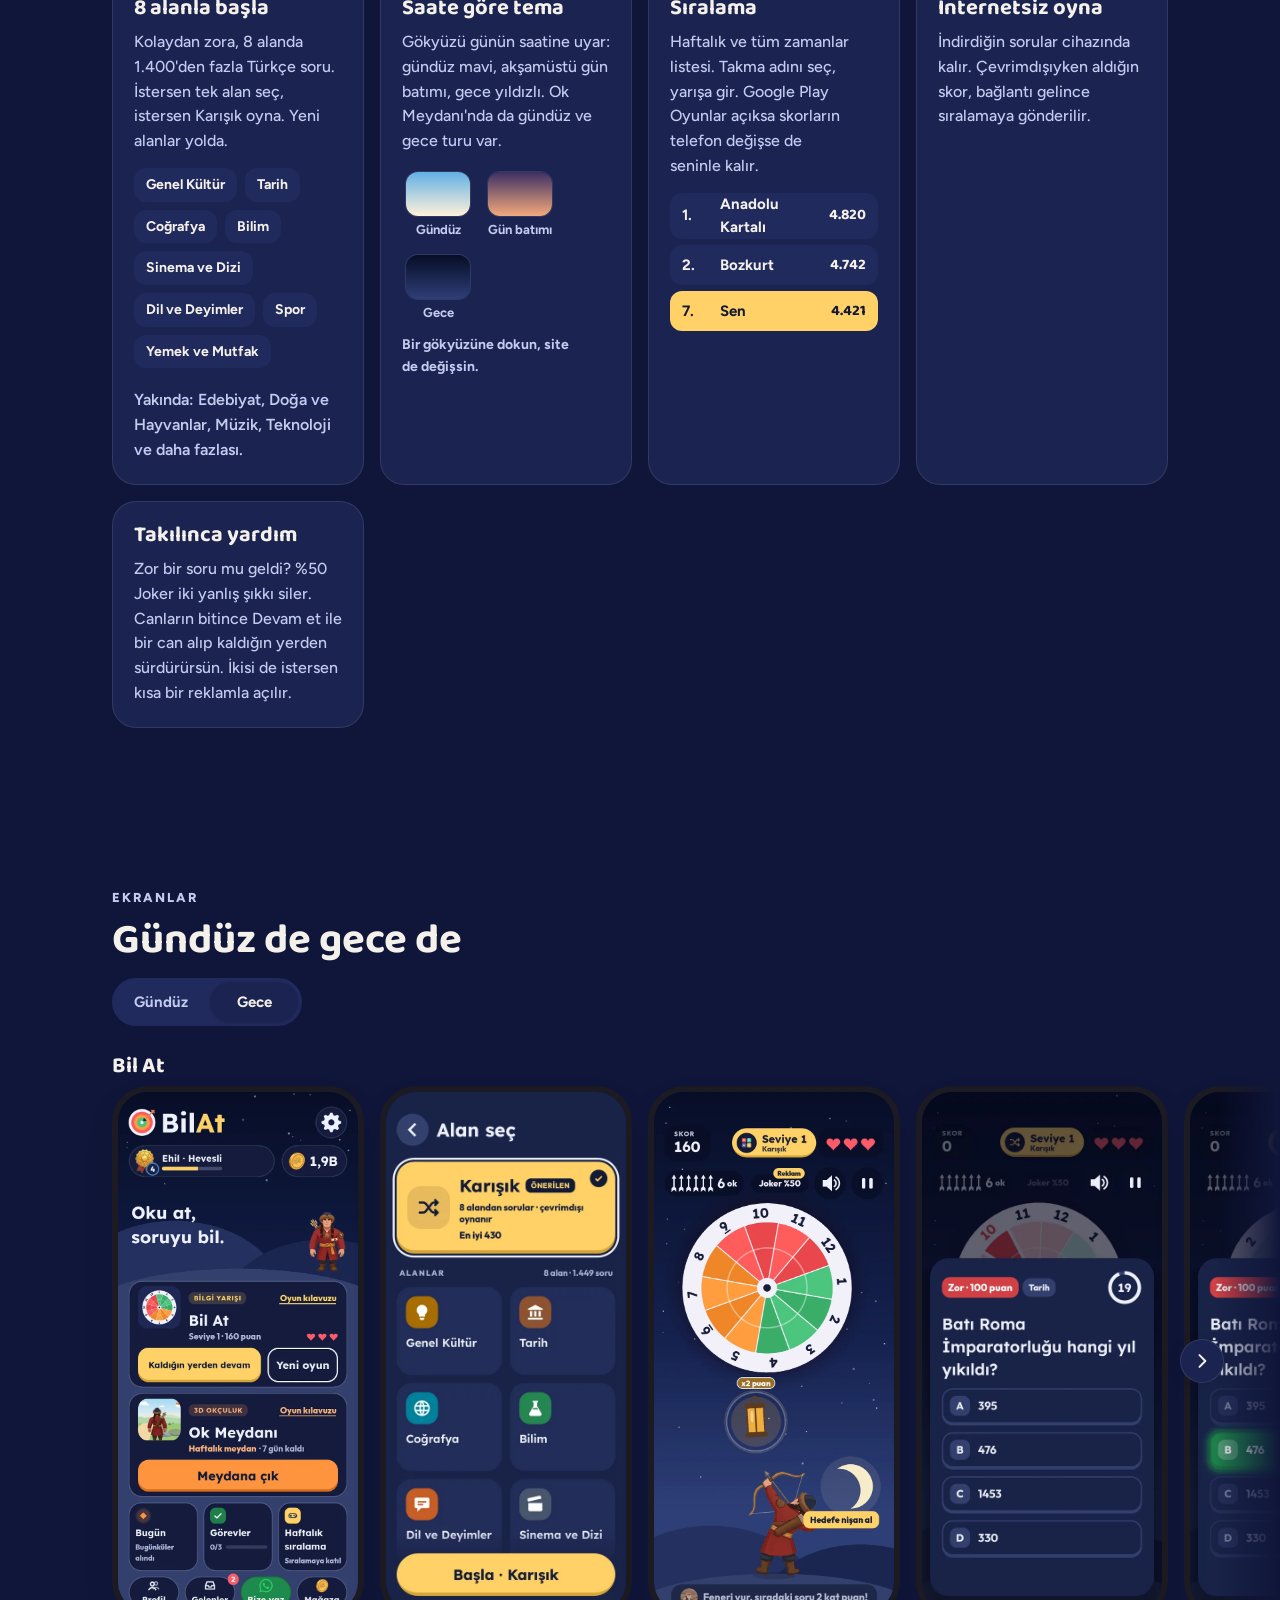
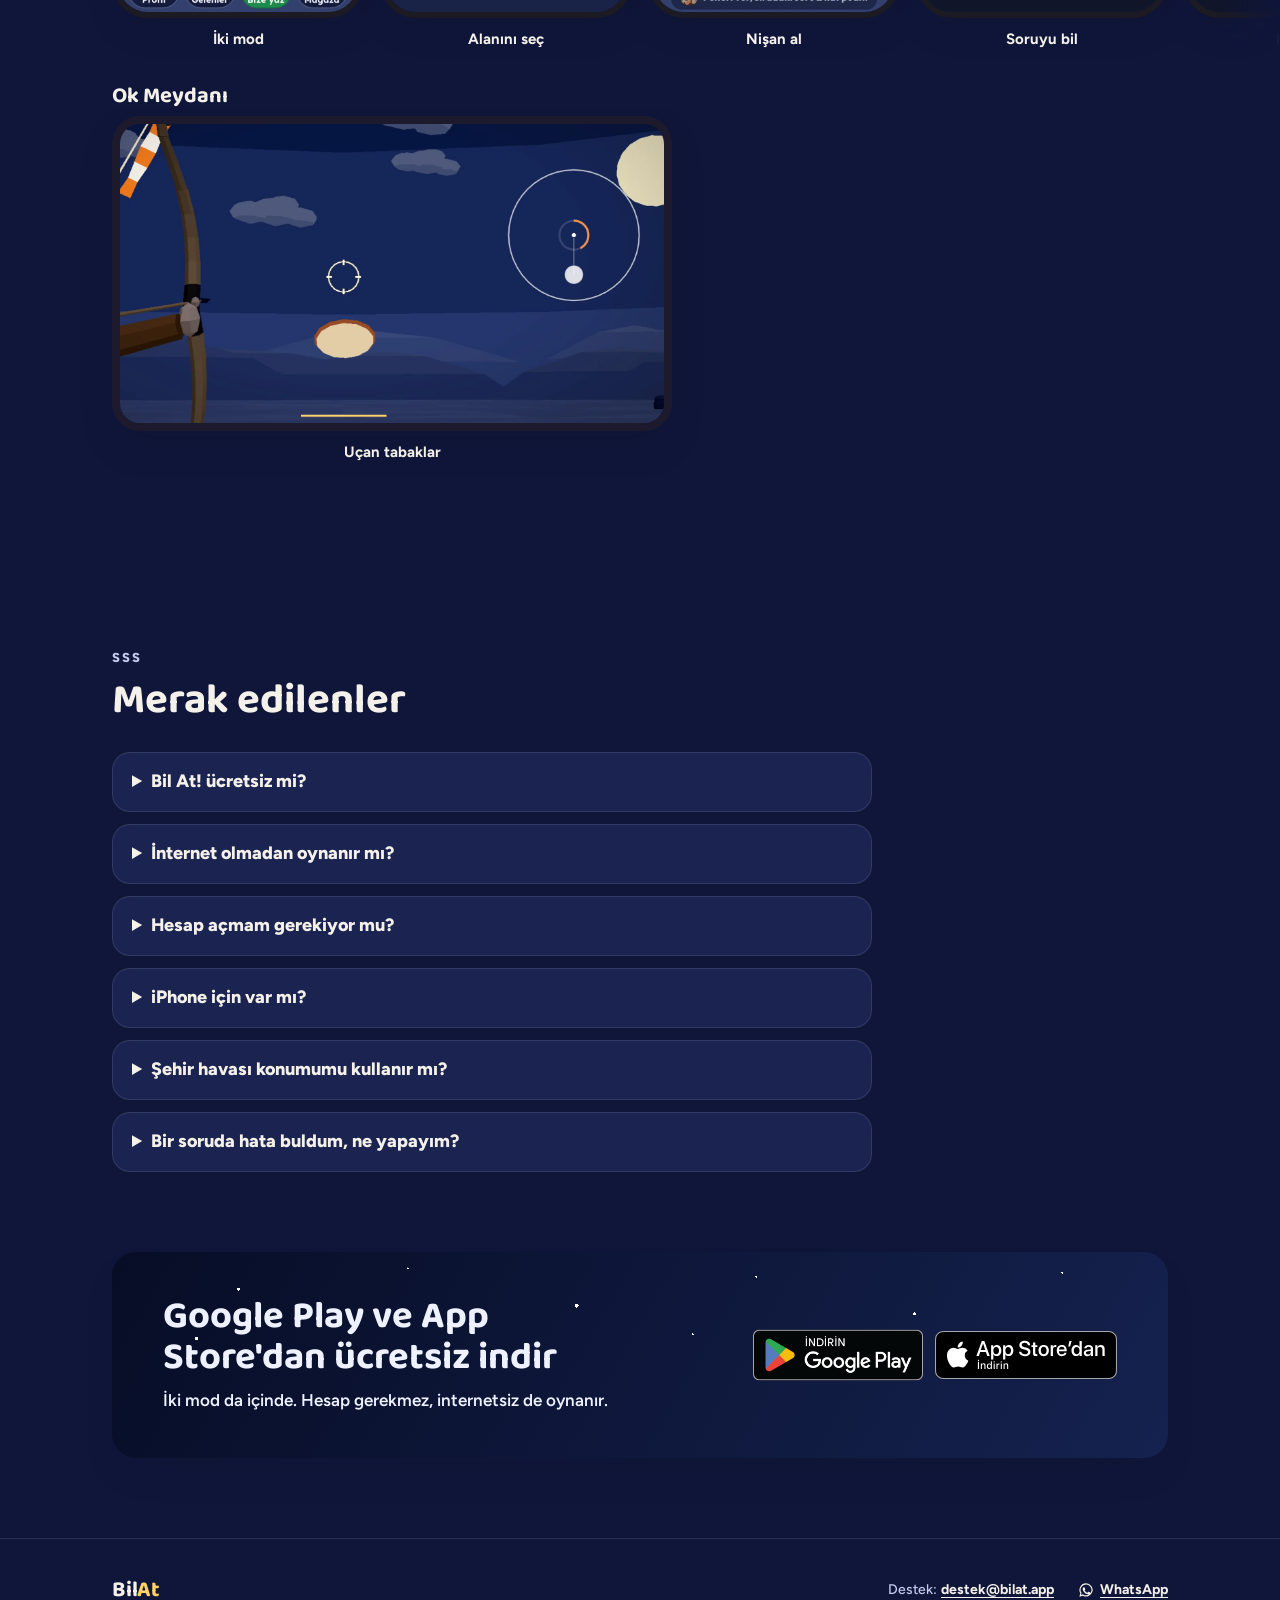
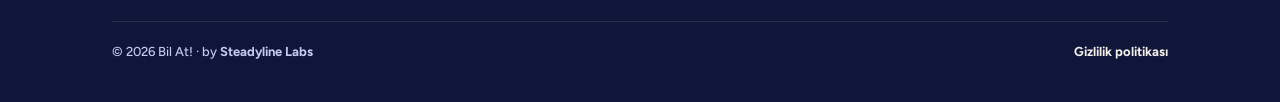
==== commit 540f5603: "Şehir havası: yaklaşık konumla il bulma anlatımı, SSS ve llms.txt güncellendi" ====
--- a/index.html
+++ b/index.html
@@ -76,7 +76,7 @@
         {"@type": "Question", "name": "İnternet olmadan oynanır mı?", "acceptedAnswer": {"@type": "Answer", "text": "Evet. Oyunla gelen sorular ve indirdiğin sorular cihazında kalır. Çevrimdışıyken aldığın skor, bağlantı gelince sıralamaya gönderilir."}},
         {"@type": "Question", "name": "Hesap açmam gerekiyor mu?", "acceptedAnswer": {"@type": "Answer", "text": "Hayır, ayrı hesap açmazsın. Sıralama için bir takma ad seçmen yeter. Telefonunda Google Play Oyunlar açıksa takma adın ve skorların ona bağlanır; telefon değişse de seninle kalır."}},
         {"@type": "Question", "name": "iPhone için var mı?", "acceptedAnswer": {"@type": "Answer", "text": "Evet. Bil At! hem App Store'da iPhone için hem Google Play'de Android için ücretsiz."}},
-        {"@type": "Question", "name": "Şehir havası konumumu kullanır mı?", "acceptedAnswer": {"@type": "Answer", "text": "Hayır. Şehir havası varsayılan olarak kapalıdır ve konum izni istemez. Açarsan ilini listeden sen seçersin ve hava durumu için yalnızca o ilin merkezinin koordinatı kullanılır."}},
+        {"@type": "Question", "name": "Şehir havası konumumu kullanır mı?", "acceptedAnswer": {"@type": "Answer", "text": "Evet, yalnızca sen açarsan. Şehir havası varsayılan olarak kapalıdır. Ayarlar > Şehir havası'nı açınca oyun yaklaşık konum izni ister ve ilini bulur. İzin vermezsen ilini listeden seçersin. Konum yalnızca il bulmak için cihazda kullanılır, saklanmaz, bize gönderilmez."}},
         {"@type": "Question", "name": "Bir soruda hata buldum, ne yapayım?", "acceptedAnswer": {"@type": "Answer", "text": "destek@bilat.app adresine soruyu ve doğru cevabı yaz, düzeltelim."}}
       ]
     }
@@ -402,9 +402,9 @@
         <div class="y-weather-text">
           <span class="y-tag">İSTEĞE BAĞLI</span>
           <h2>Şehrinin havası oyunda</h2>
-          <p>Ayarlar'dan Şehir havası'nı açıp ilini seçersin; Ok Meydanı'nın havası o ilin gerçek havasıyla değişir: yağmur, kar, sis, fırtına.</p>
-          <ol class="y-steps3"><li>Ayarlar</li><li>Şehir havası</li><li>İlini seç</li></ol>
-          <p class="y-note">Varsayılan olarak kapalıdır, istediğin zaman kapatırsın. Konum izni istemez.</p>
+          <p>Ayarlar'dan Şehir havası'nı açınca oyun yaklaşık konum izni ister ve ilini bulur. İzin vermezsen ilini listeden seçersin. Ok Meydanı'nın havası o ilin gerçek havasıyla değişir: yağmur, kar, bulut, sis, fırtına.</p>
+          <ol class="y-steps3"><li>Ayarlar</li><li>Şehir havası</li><li>İlin bulunur ya da listeden seç</li></ol>
+          <p class="y-note">Varsayılan olarak kapalıdır, istediğin zaman kapatırsın. Konum yalnızca il bulmak için cihazda kullanılır, saklanmaz, bize gönderilmez.</p>
         </div>
         <ul class="y-wx">
           <li><img src="img/yeni/hava-yagmur.webp" width="480" height="476" loading="lazy" decoding="async" alt="Yağmurlu hava: nişan ekranında yağmurlu 12 derece"><span>Yağmur</span></li>
@@ -601,7 +601,7 @@
         <details><summary>İnternet olmadan oynanır mı?</summary><p>Evet. Oyunla gelen sorular ve indirdiğin sorular cihazında kalır. Çevrimdışıyken aldığın skor, bağlantı gelince sıralamaya gönderilir.</p></details>
         <details><summary>Hesap açmam gerekiyor mu?</summary><p>Hayır, ayrı hesap açmazsın. Sıralama için bir takma ad seçmen yeter. Telefonunda Google Play Oyunlar açıksa takma adın ve skorların ona bağlanır; telefon değişse de seninle kalır.</p></details>
         <details><summary>iPhone için var mı?</summary><p>Evet. Bil At! hem App Store'da iPhone için hem Google Play'de Android için ücretsiz.</p></details>
-        <details><summary>Şehir havası konumumu kullanır mı?</summary><p>Hayır. Şehir havası varsayılan olarak kapalıdır ve konum izni istemez. Açarsan ilini listeden sen seçersin ve hava durumu için yalnızca o ilin merkezinin koordinatı kullanılır.</p></details>
+        <details><summary>Şehir havası konumumu kullanır mı?</summary><p>Evet, yalnızca sen açarsan. Şehir havası varsayılan olarak kapalıdır. Ayarlar > Şehir havası'nı açınca oyun yaklaşık konum izni ister ve ilini bulur. İzin vermezsen ilini listeden seçersin. Konum yalnızca il bulmak için cihazda kullanılır, saklanmaz, bize gönderilmez.</p></details>
         <details><summary>Bir soruda hata buldum, ne yapayım?</summary><p><a href="mailto:destek@bilat.app">destek@bilat.app</a> adresine ya da <a href="https://wa.me/905512507661?text=Merhaba%2C%20Bil%20At!%20hakk%C4%B1nda%20yaz%C4%B1yorum" target="_blank" rel="noopener"><svg class="wa-icon" width="16" height="16" viewBox="0 0 24 24" fill="currentColor" aria-hidden="true" focusable="false" style="vertical-align:-3px;margin-right:5px;flex-shrink:0"><path d="M12.04 2a9.9 9.9 0 0 0-8.5 14.95L2 22l5.2-1.5A9.9 9.9 0 1 0 12.04 2zm0 1.8a8.1 8.1 0 1 1-4.3 14.96l-.3-.2-3 .87.9-2.9-.2-.3A8.1 8.1 0 0 1 12.04 3.8zm-3.3 4.1c-.2 0-.5.1-.7.4-.3.3-1 1-1 2.4s1 2.8 1.2 3c.1.2 2 3.2 4.9 4.4 2.4 1 2.9.8 3.4.7.5 0 1.7-.7 1.9-1.4.2-.7.2-1.3.2-1.4-.1-.1-.3-.2-.6-.4-.3-.1-1.7-.8-2-.9-.3-.1-.5-.1-.7.1-.2.3-.8.9-.9 1.1-.2.2-.3.2-.6.1-.3-.1-1.2-.4-2.3-1.400-.8-.8-1.400-1.7-1.500-2-.2-.3 0-.4.1-.6l.4-.5c.1-.1.2-.3.3-.5.1-.2 0-.4 0-.5l-.9-2.200c-.2-.5-.5-.5-.7-.5z"/></svg>WhatsApp</a> hattına soruyu ve doğru cevabı yaz, düzeltelim.</p></details>
       </div>
     </div>
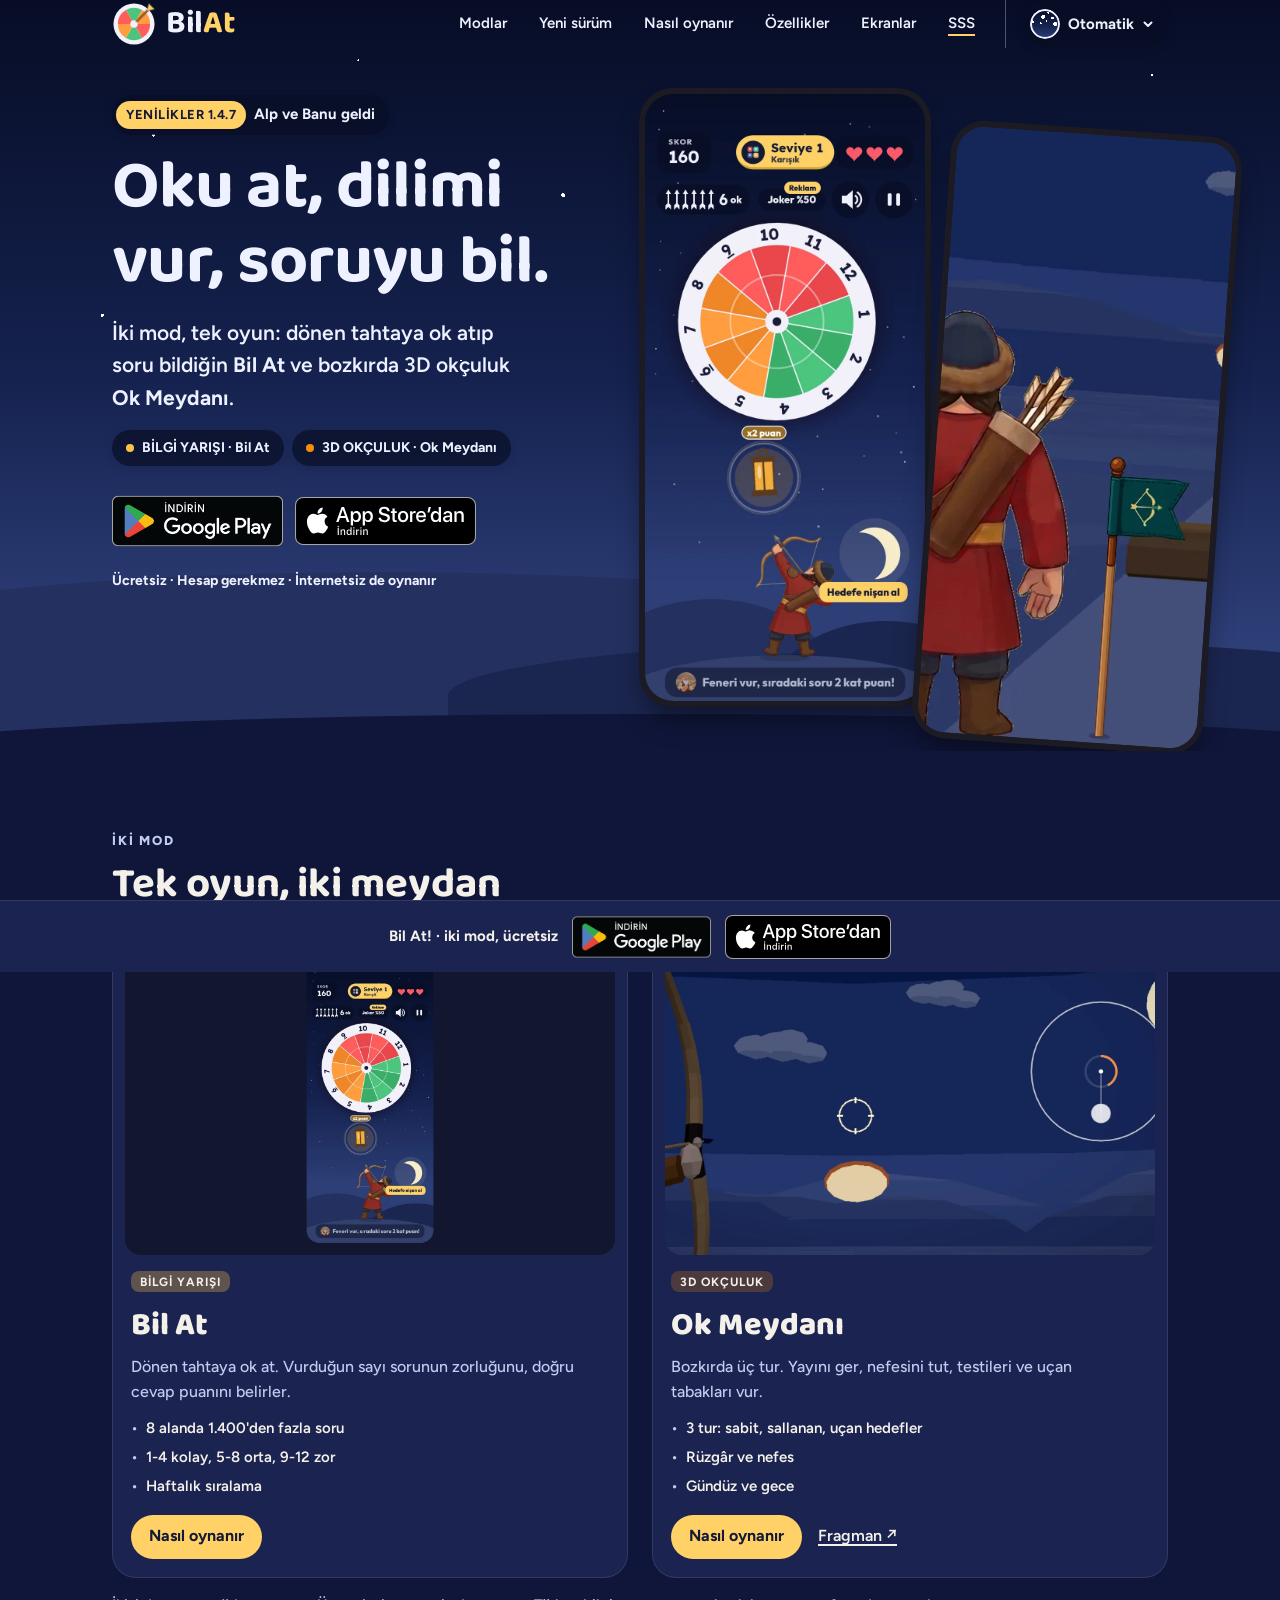
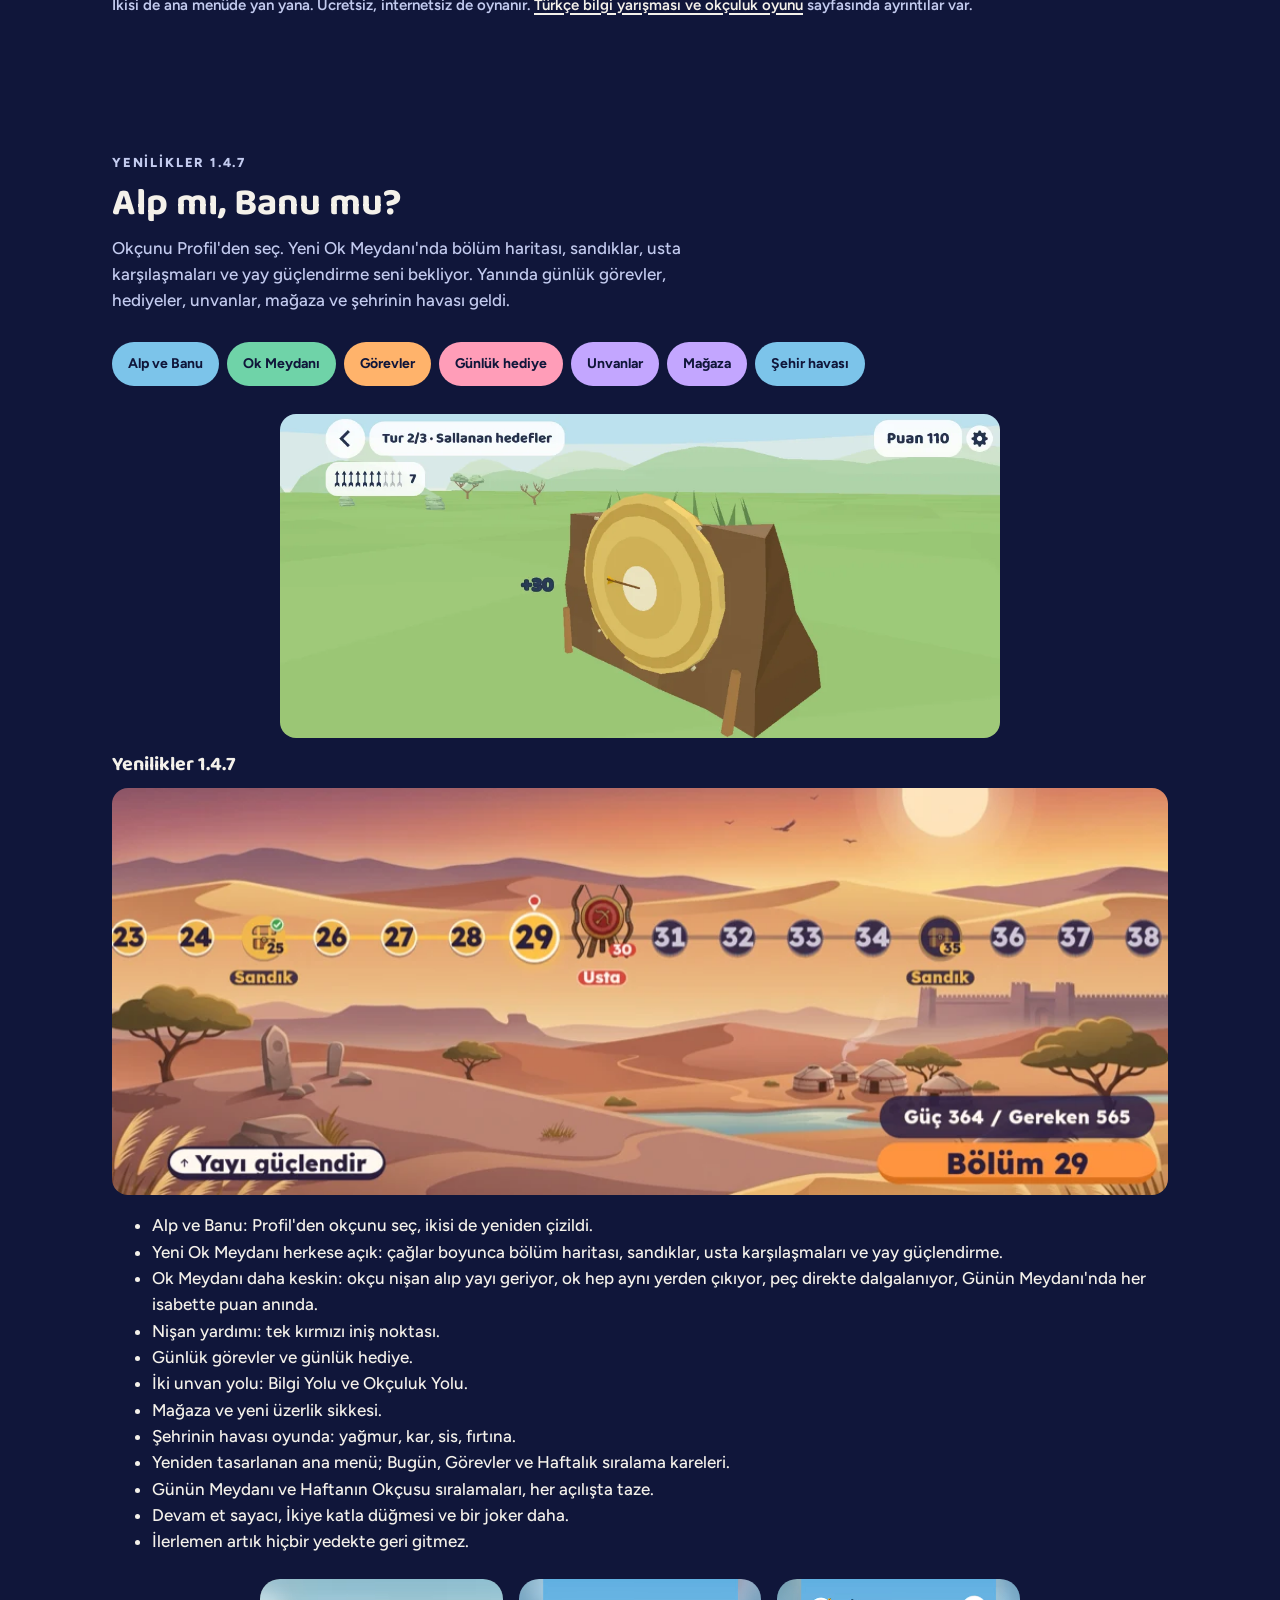
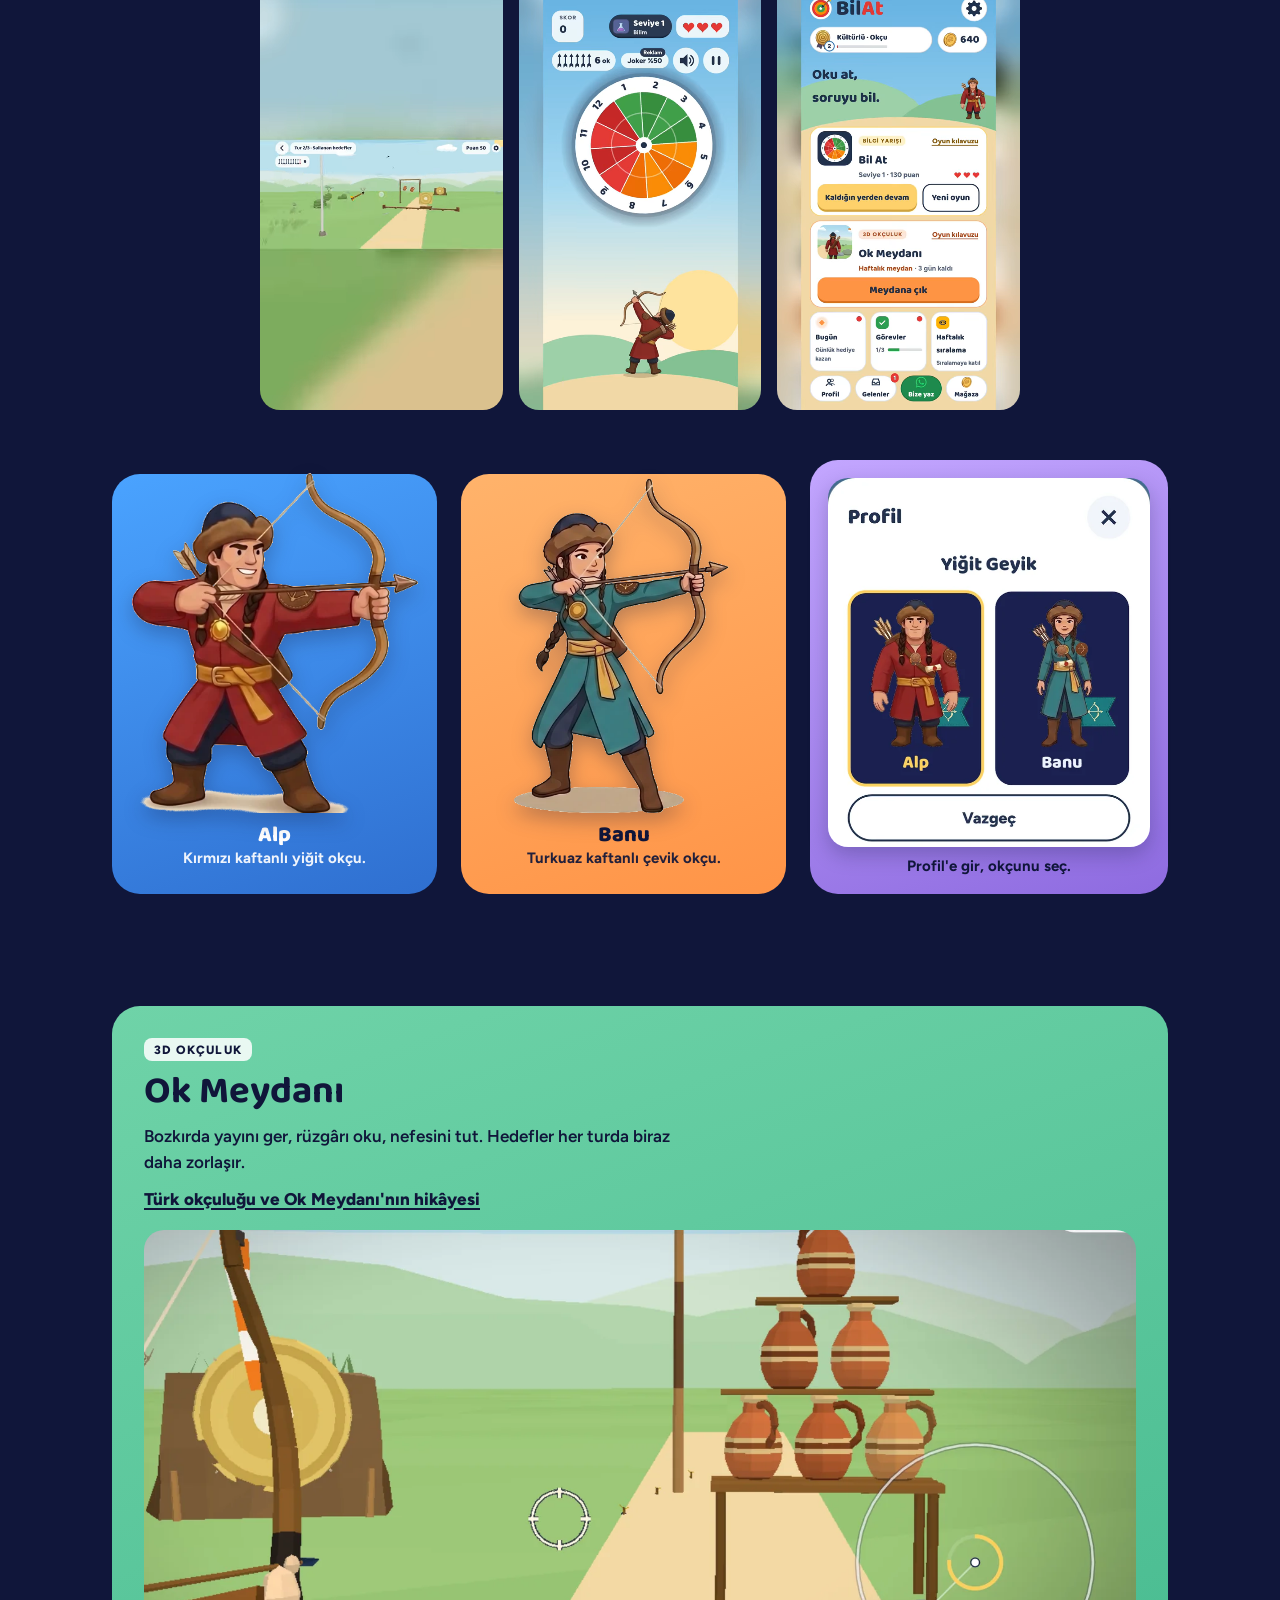
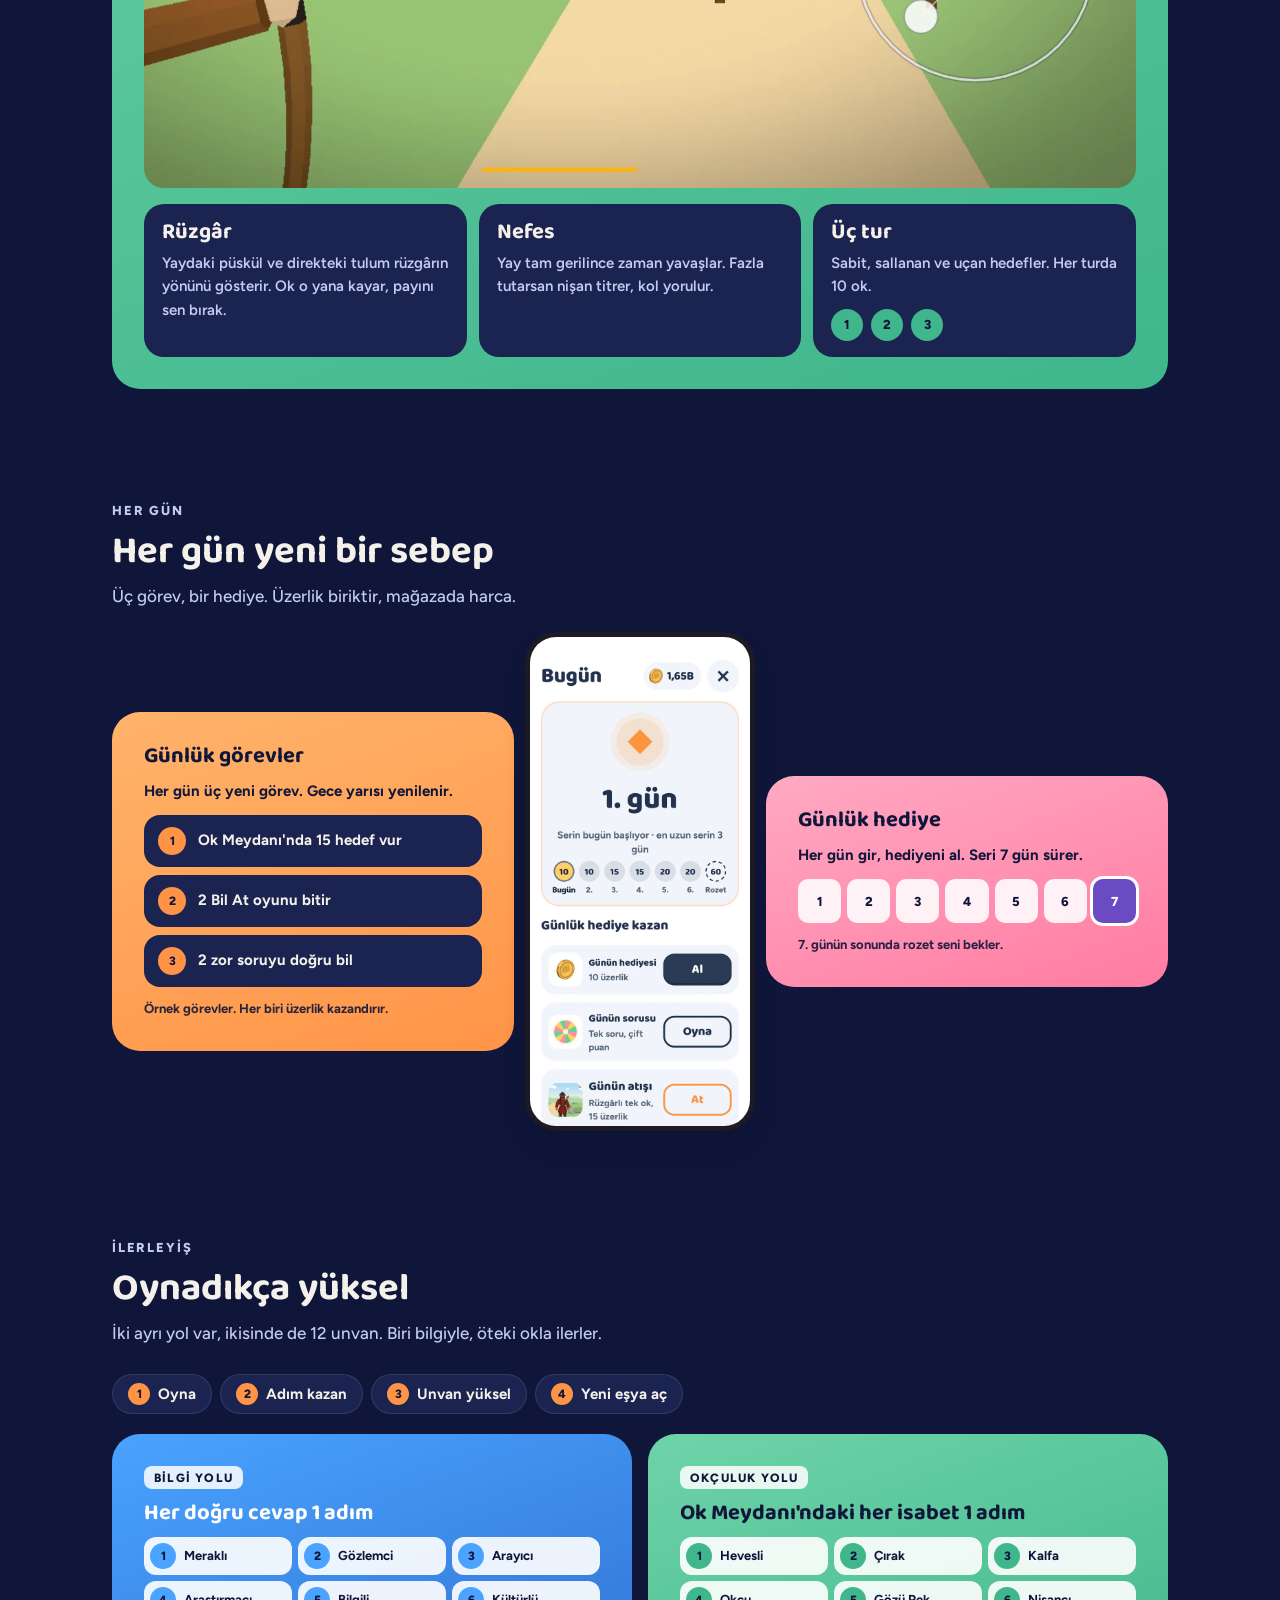
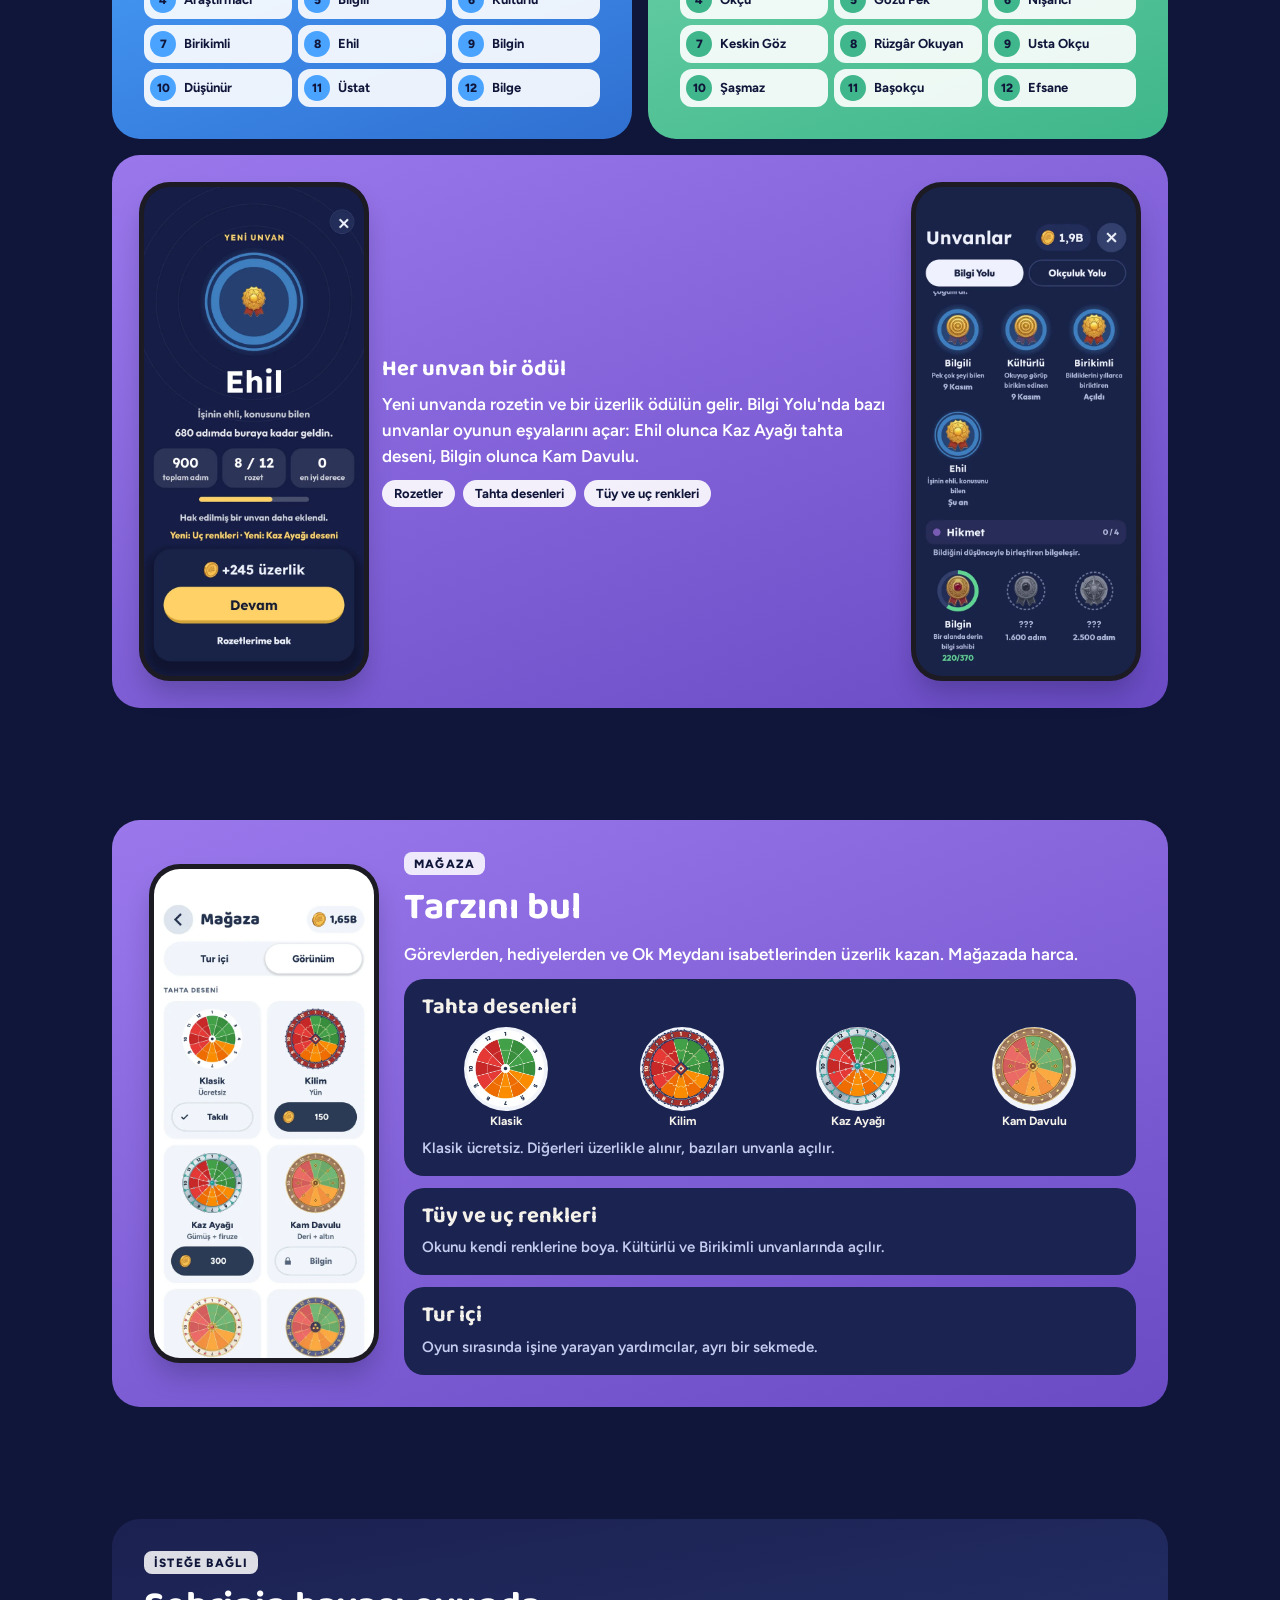
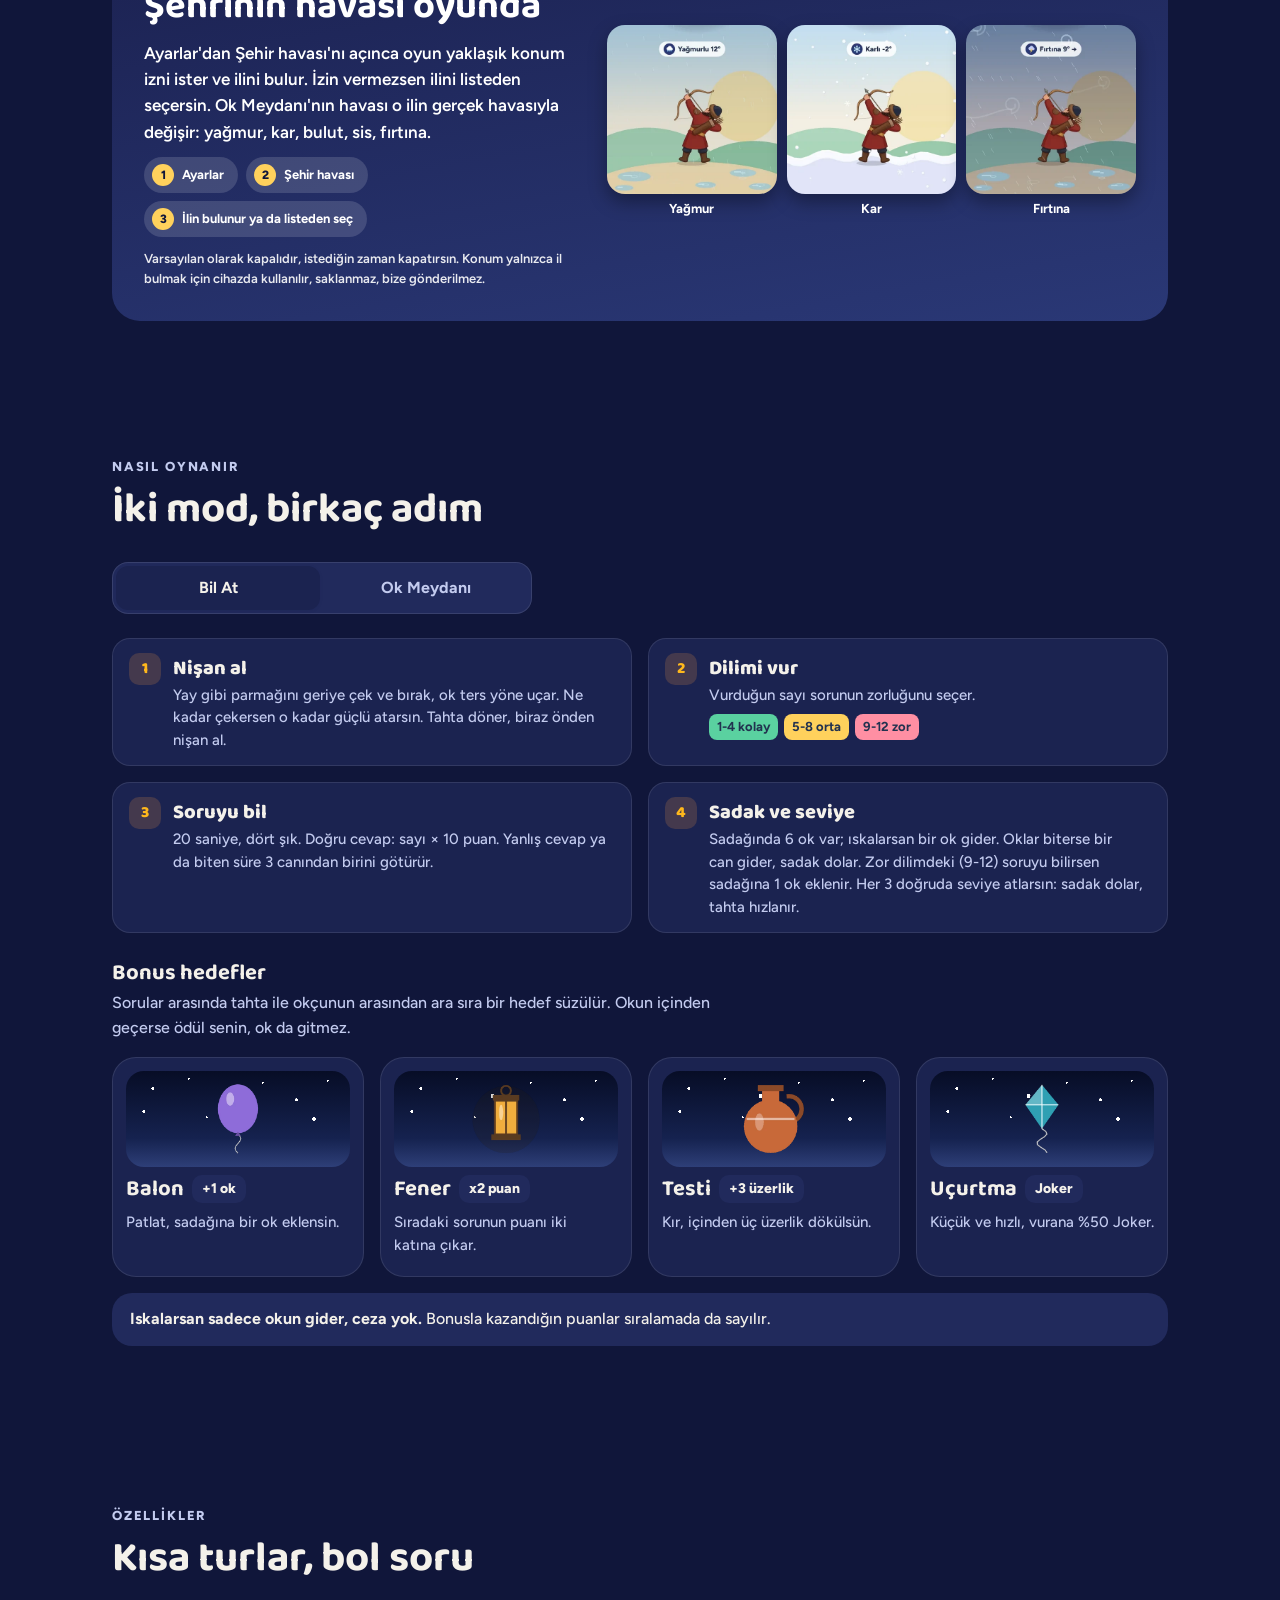
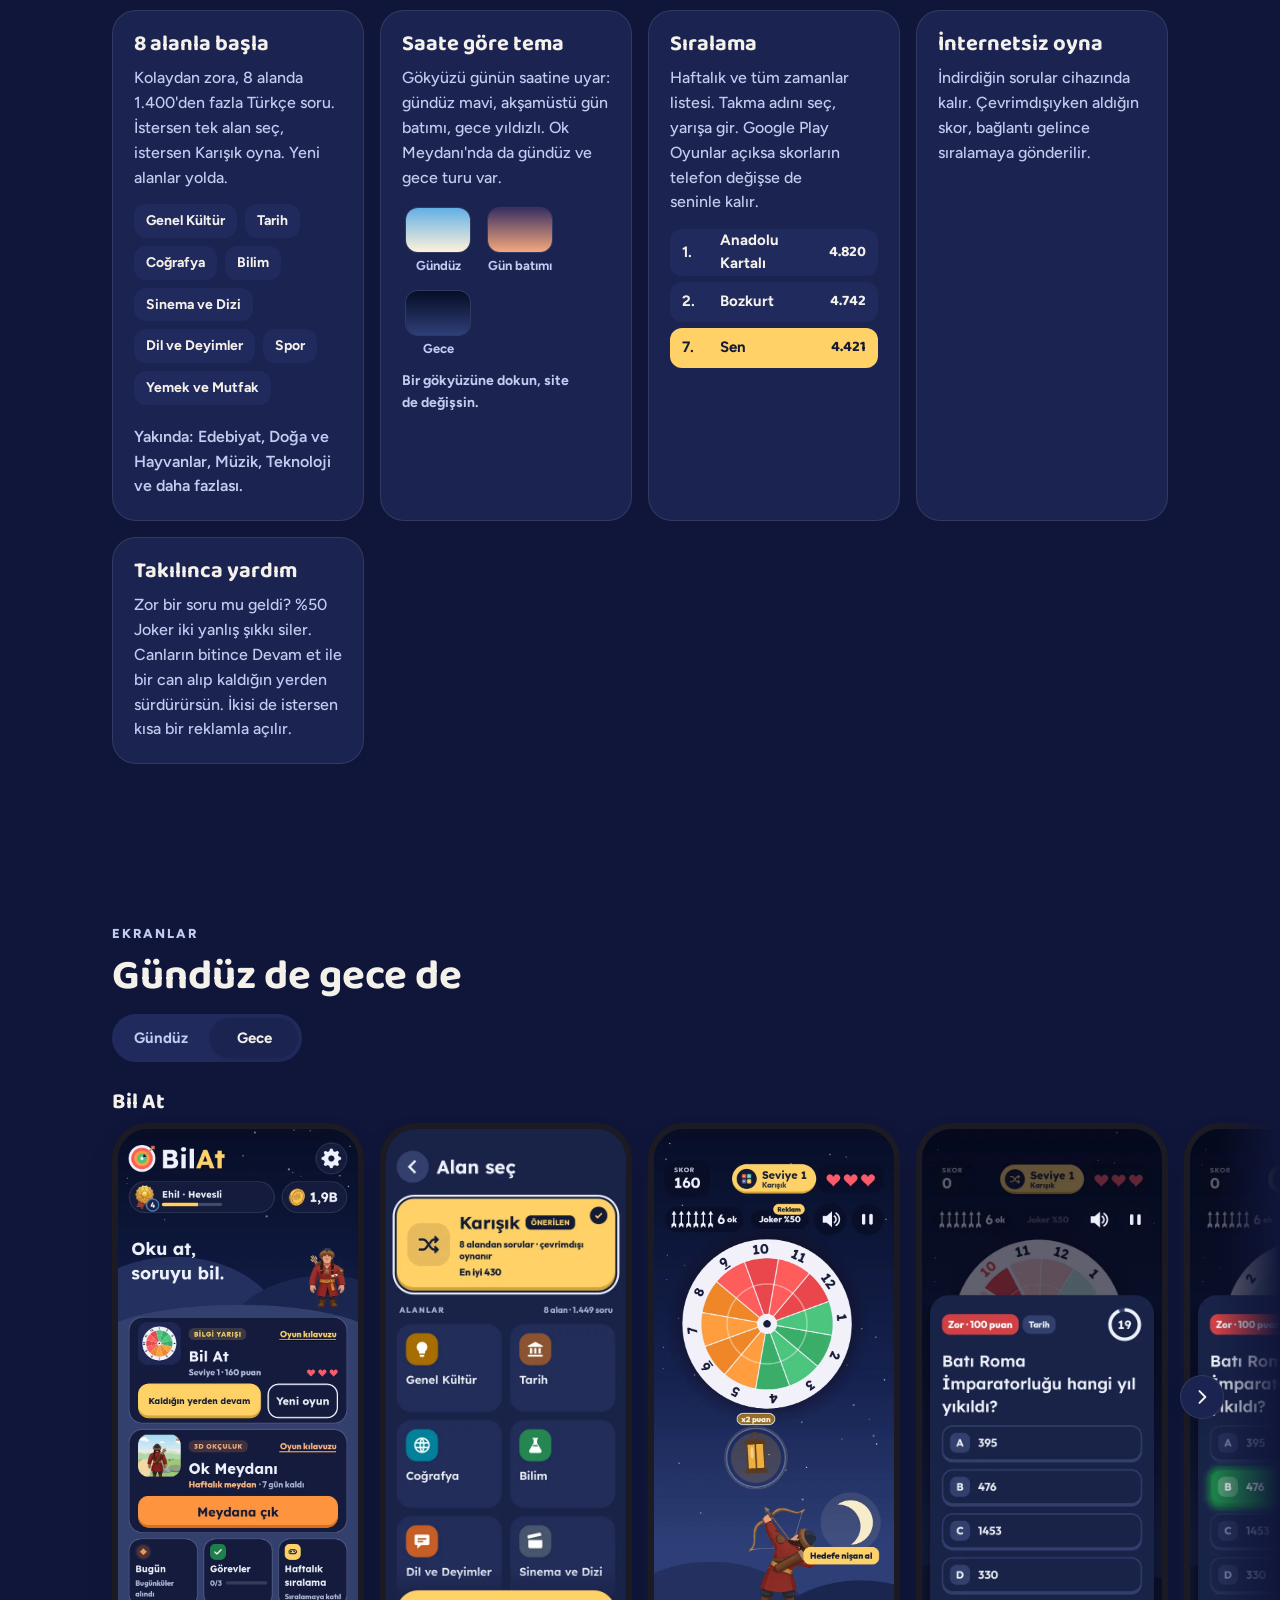
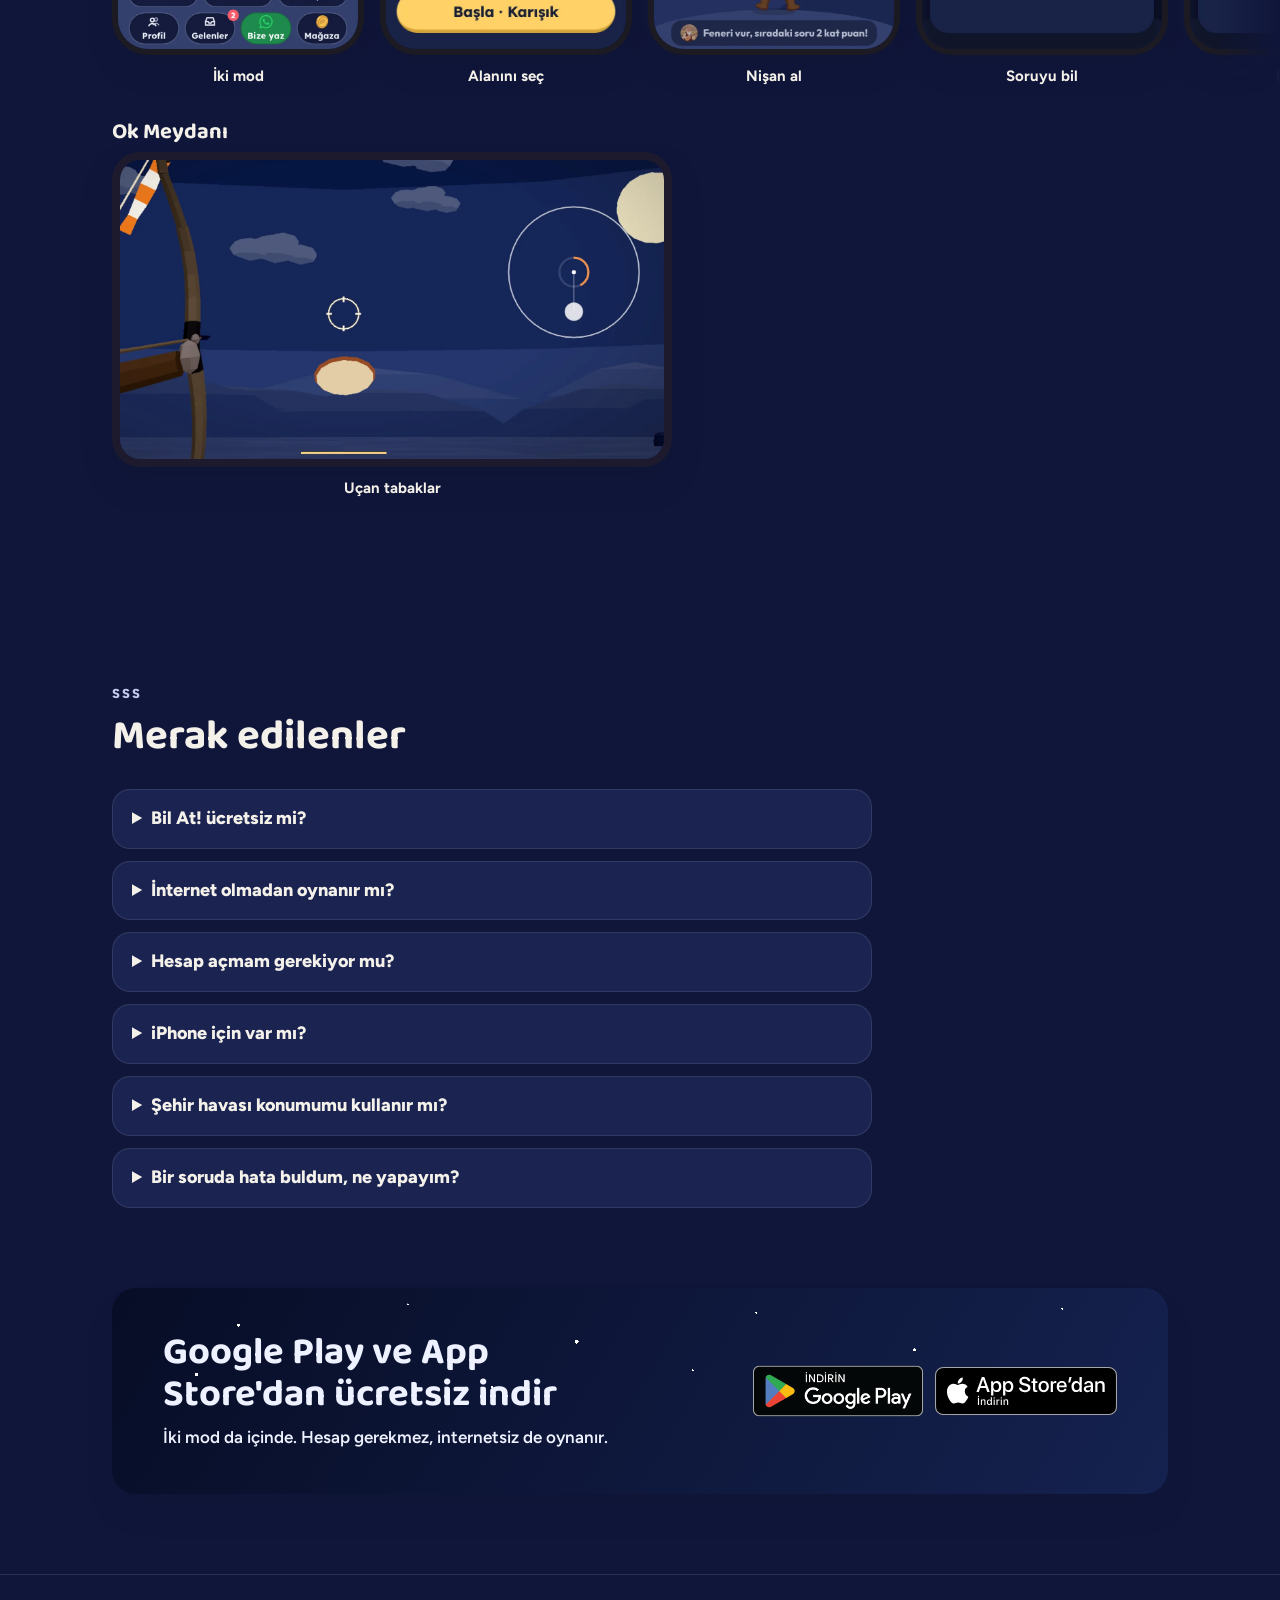
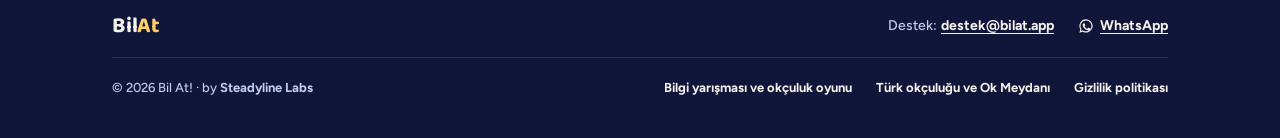
==== commit 43f0509f: "İki yeni sayfa: Türkçe bilgi yarışması ve okçuluk oyunu, Türk okçuluğu ve Ok Meydanı" ====
--- a/index.html
+++ b/index.html
@@ -211,7 +211,7 @@
           </div>
         </article>
       </div>
-      <p class="modes-note">İkisi de ana menüde yan yana. Ücretsiz, internetsiz de oynanır.</p>
+      <p class="modes-note">İkisi de ana menüde yan yana. Ücretsiz, internetsiz de oynanır. <a href="bilgi-yarismasi-okculuk-oyunu/">Türkçe bilgi yarışması ve okçuluk oyunu</a> sayfasında ayrıntılar var.</p>
     </div>
   </section>
 
@@ -282,6 +282,7 @@
           <span class="y-tag">3D OKÇULUK</span>
           <h2>Ok Meydanı</h2>
           <p>Bozkırda yayını ger, rüzgârı oku, nefesini tut. Hedefler her turda biraz daha zorlaşır.</p>
+          <p><a href="turk-okculugu-ok-meydani/" style="color:inherit;font-weight:800">Türk okçuluğu ve Ok Meydanı'nın hikâyesi</a></p>
         </div>
         <div class="y-wide">
           <img src="img/ok-meydani/okm-1-sabit-hedefler.webp" width="1600" height="900" loading="lazy" decoding="async" alt="Ok Meydanı: yay gerilmiş, testi kulesi ve puta nişanda">
@@ -632,6 +633,8 @@
     <div class="foot-row foot-bottom">
       <p class="copy">© 2026 Bil At! · by <a href="https://steadylinelabs.com">Steadyline Labs</a></p>
       <div class="foot-nav" role="navigation" aria-label="Alt bağlantılar">
+      <a href="bilgi-yarismasi-okculuk-oyunu/">Bilgi yarışması ve okçuluk oyunu</a>
+      <a href="turk-okculugu-ok-meydani/">Türk okçuluğu ve Ok Meydanı</a>
       <a href="gizlilik/">Gizlilik politikası</a>
     </div>
     </div>
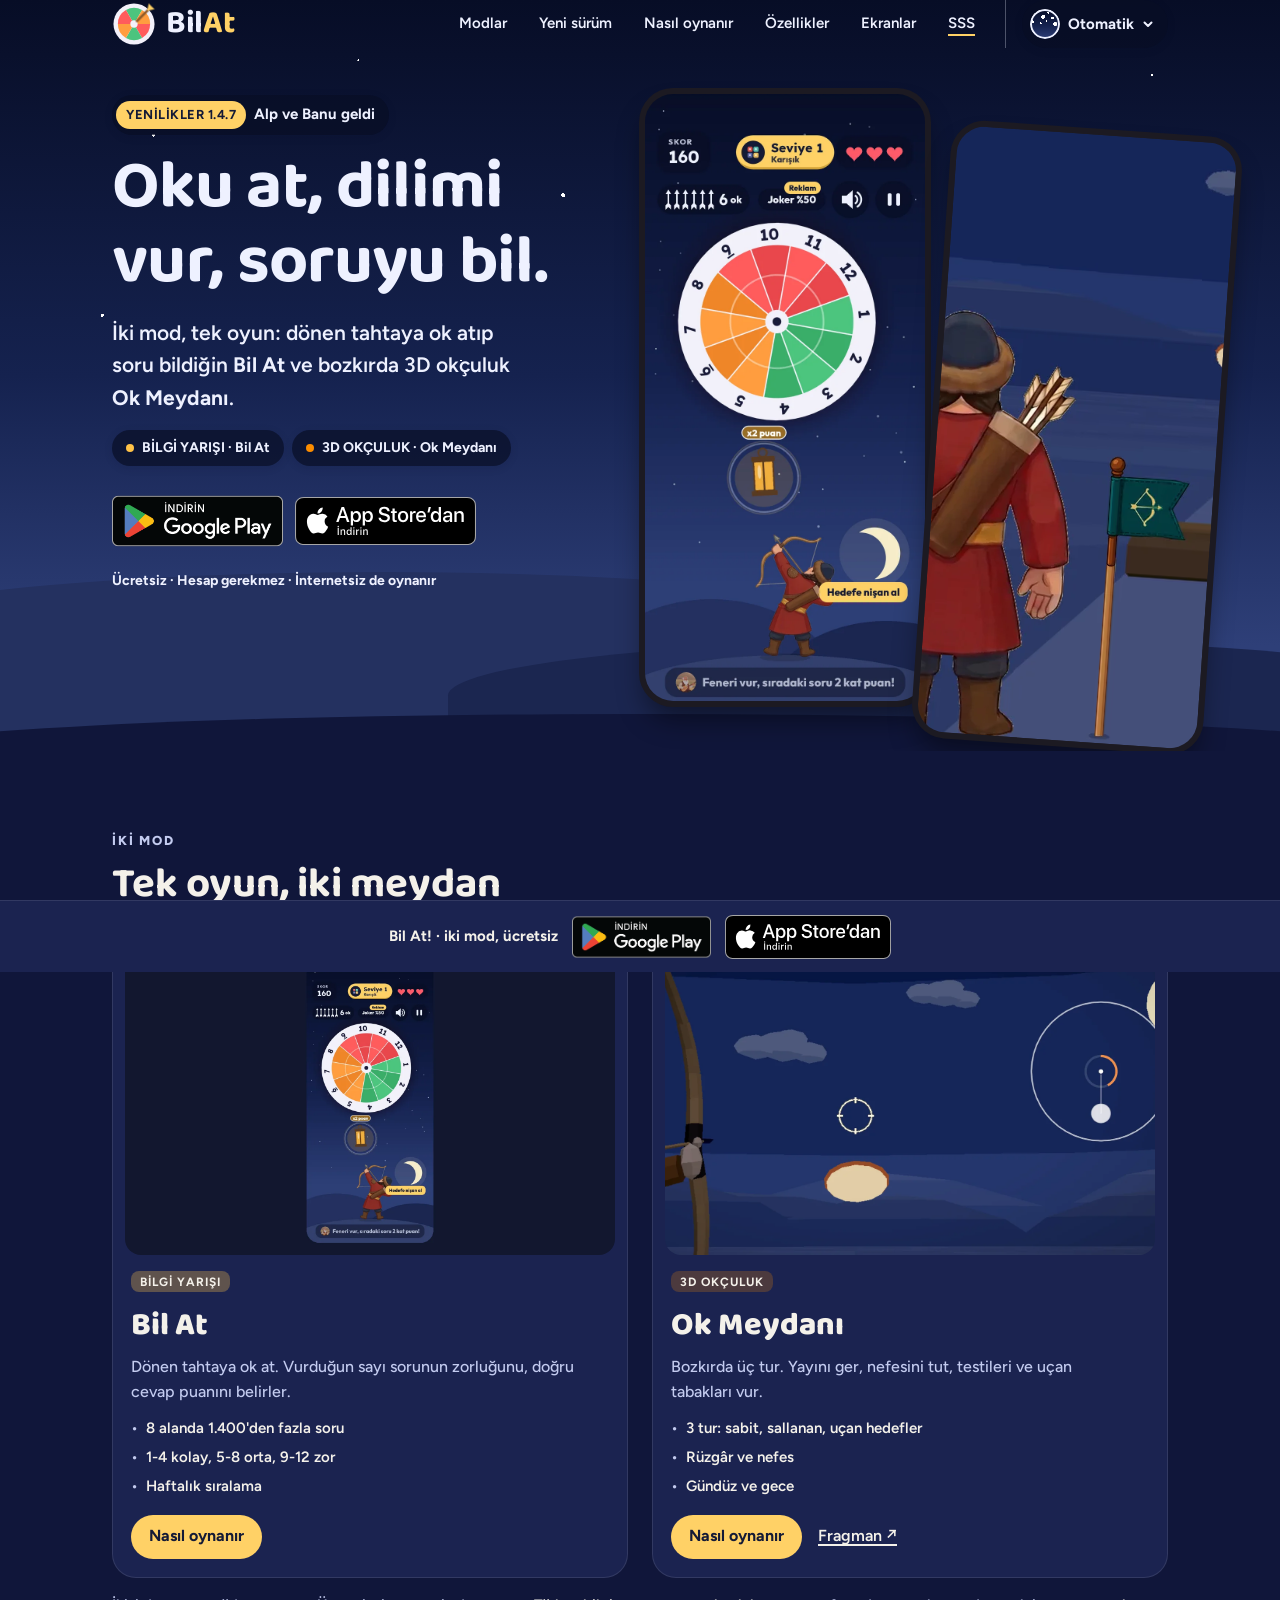
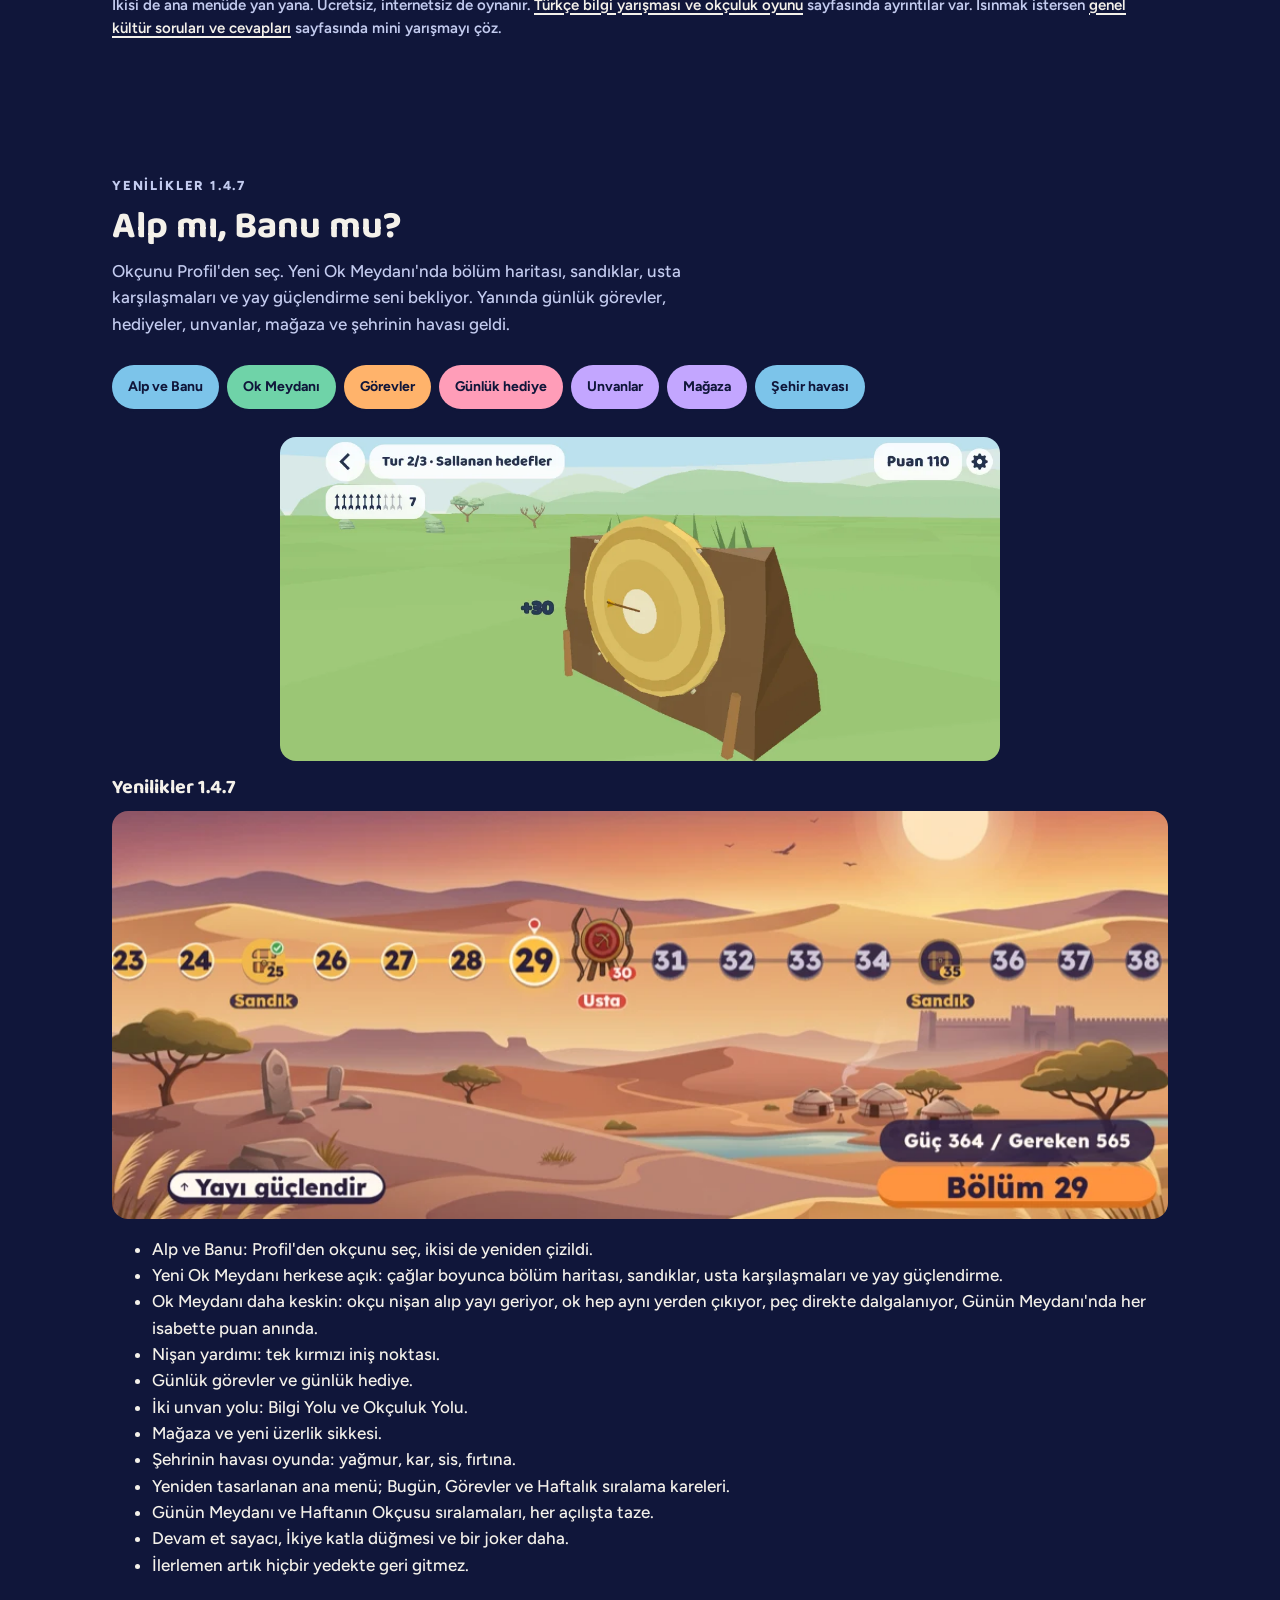
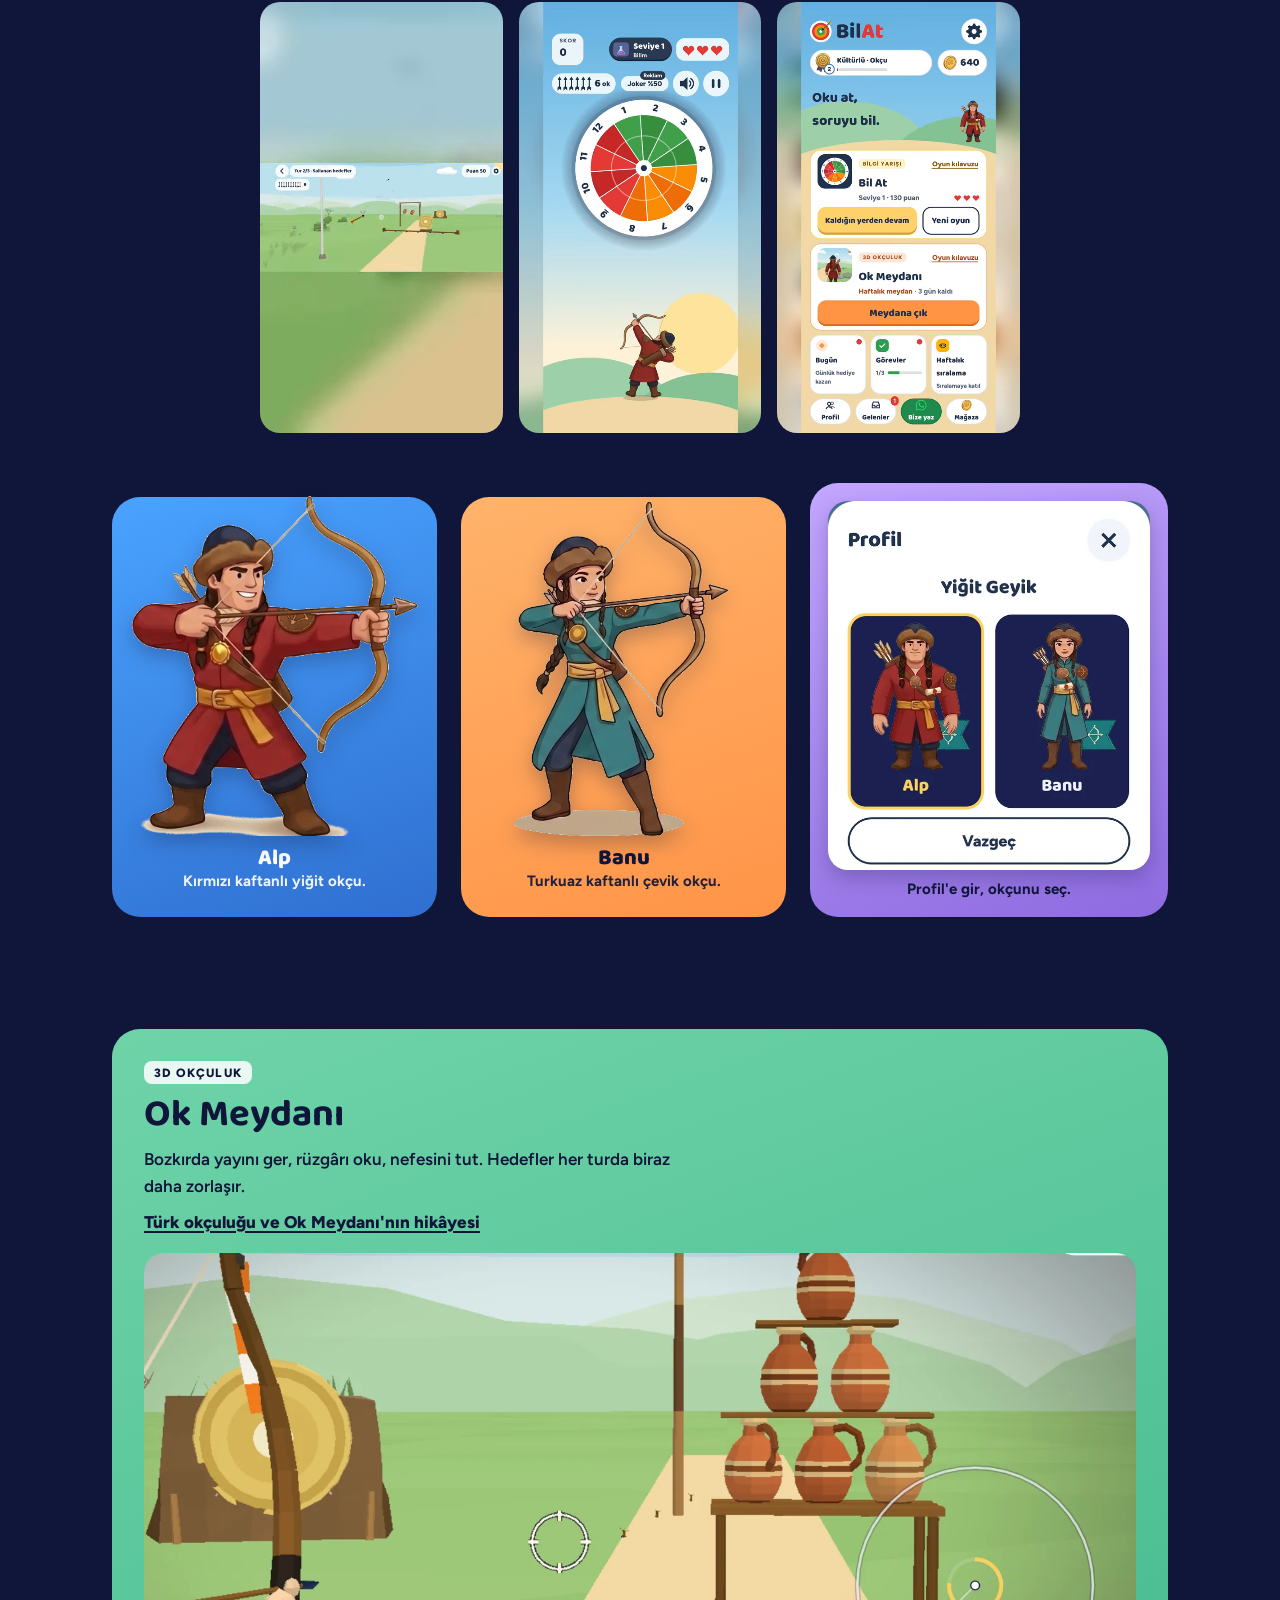
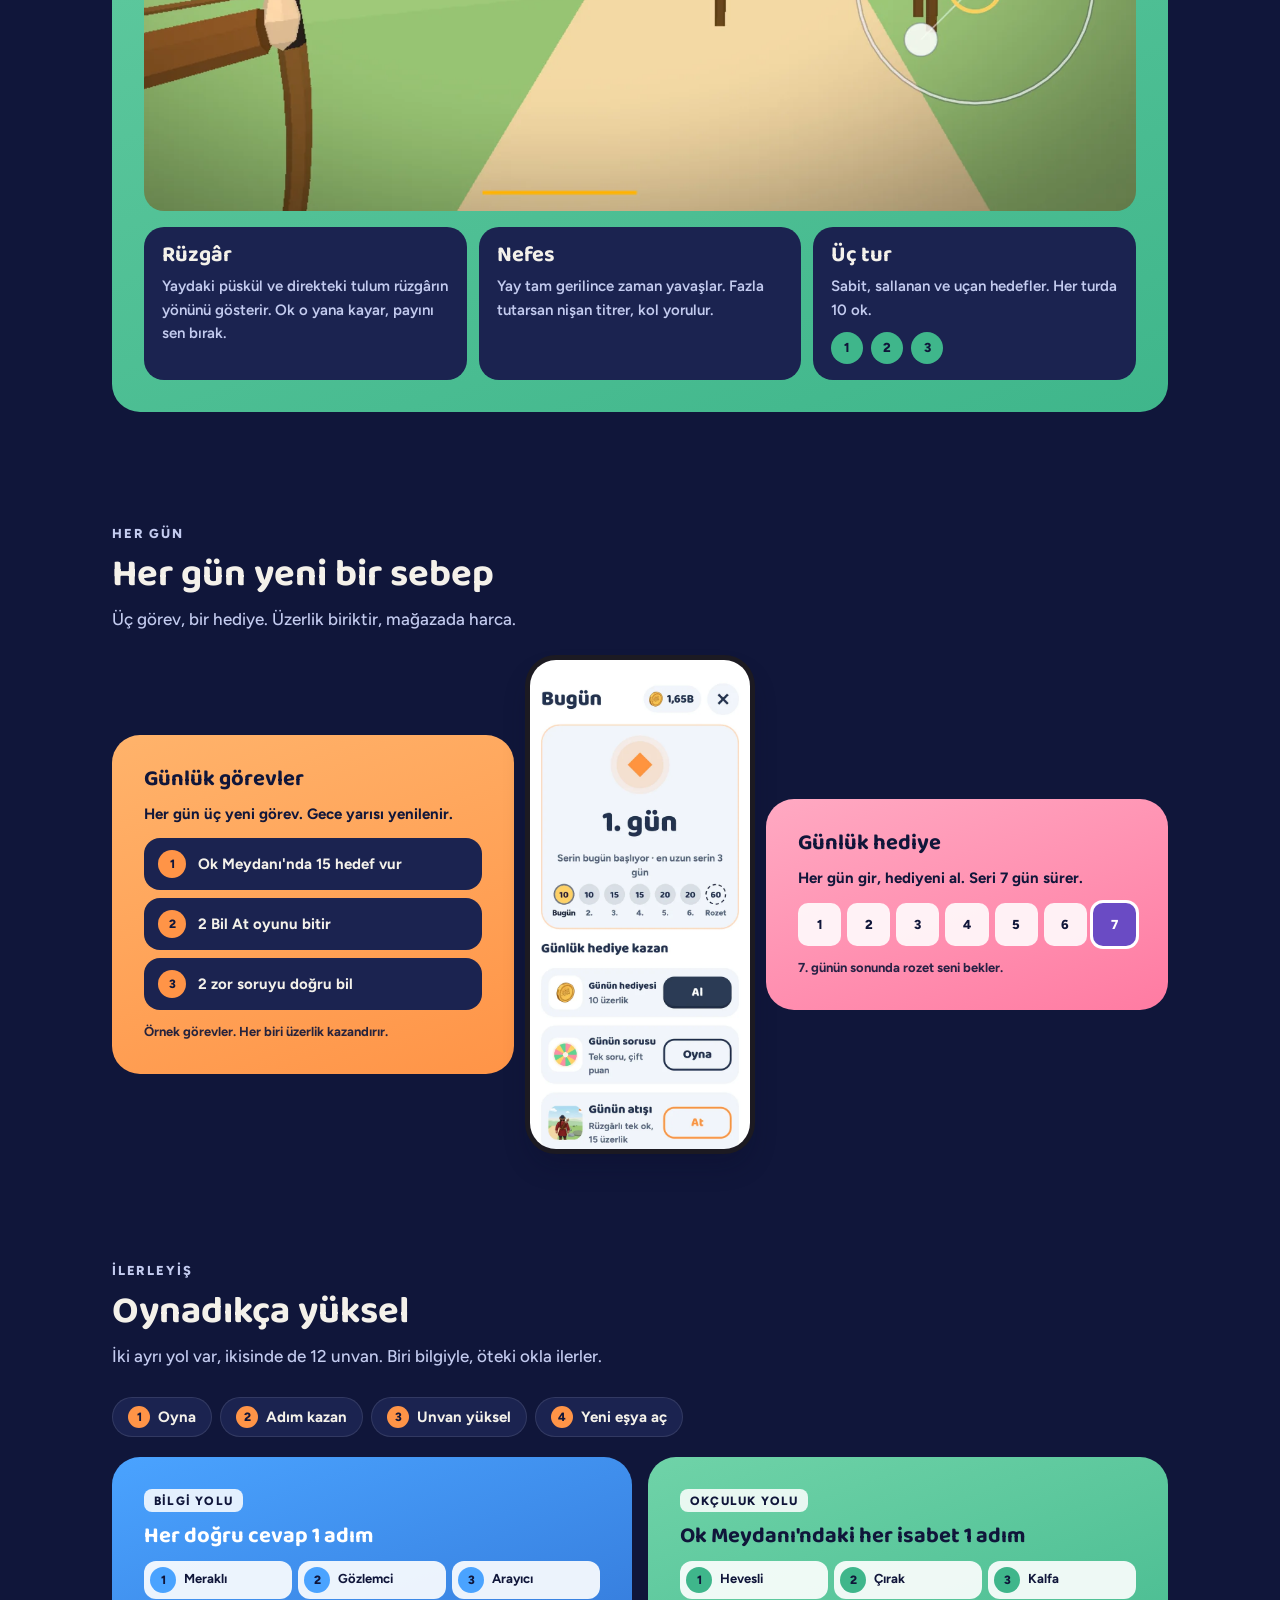
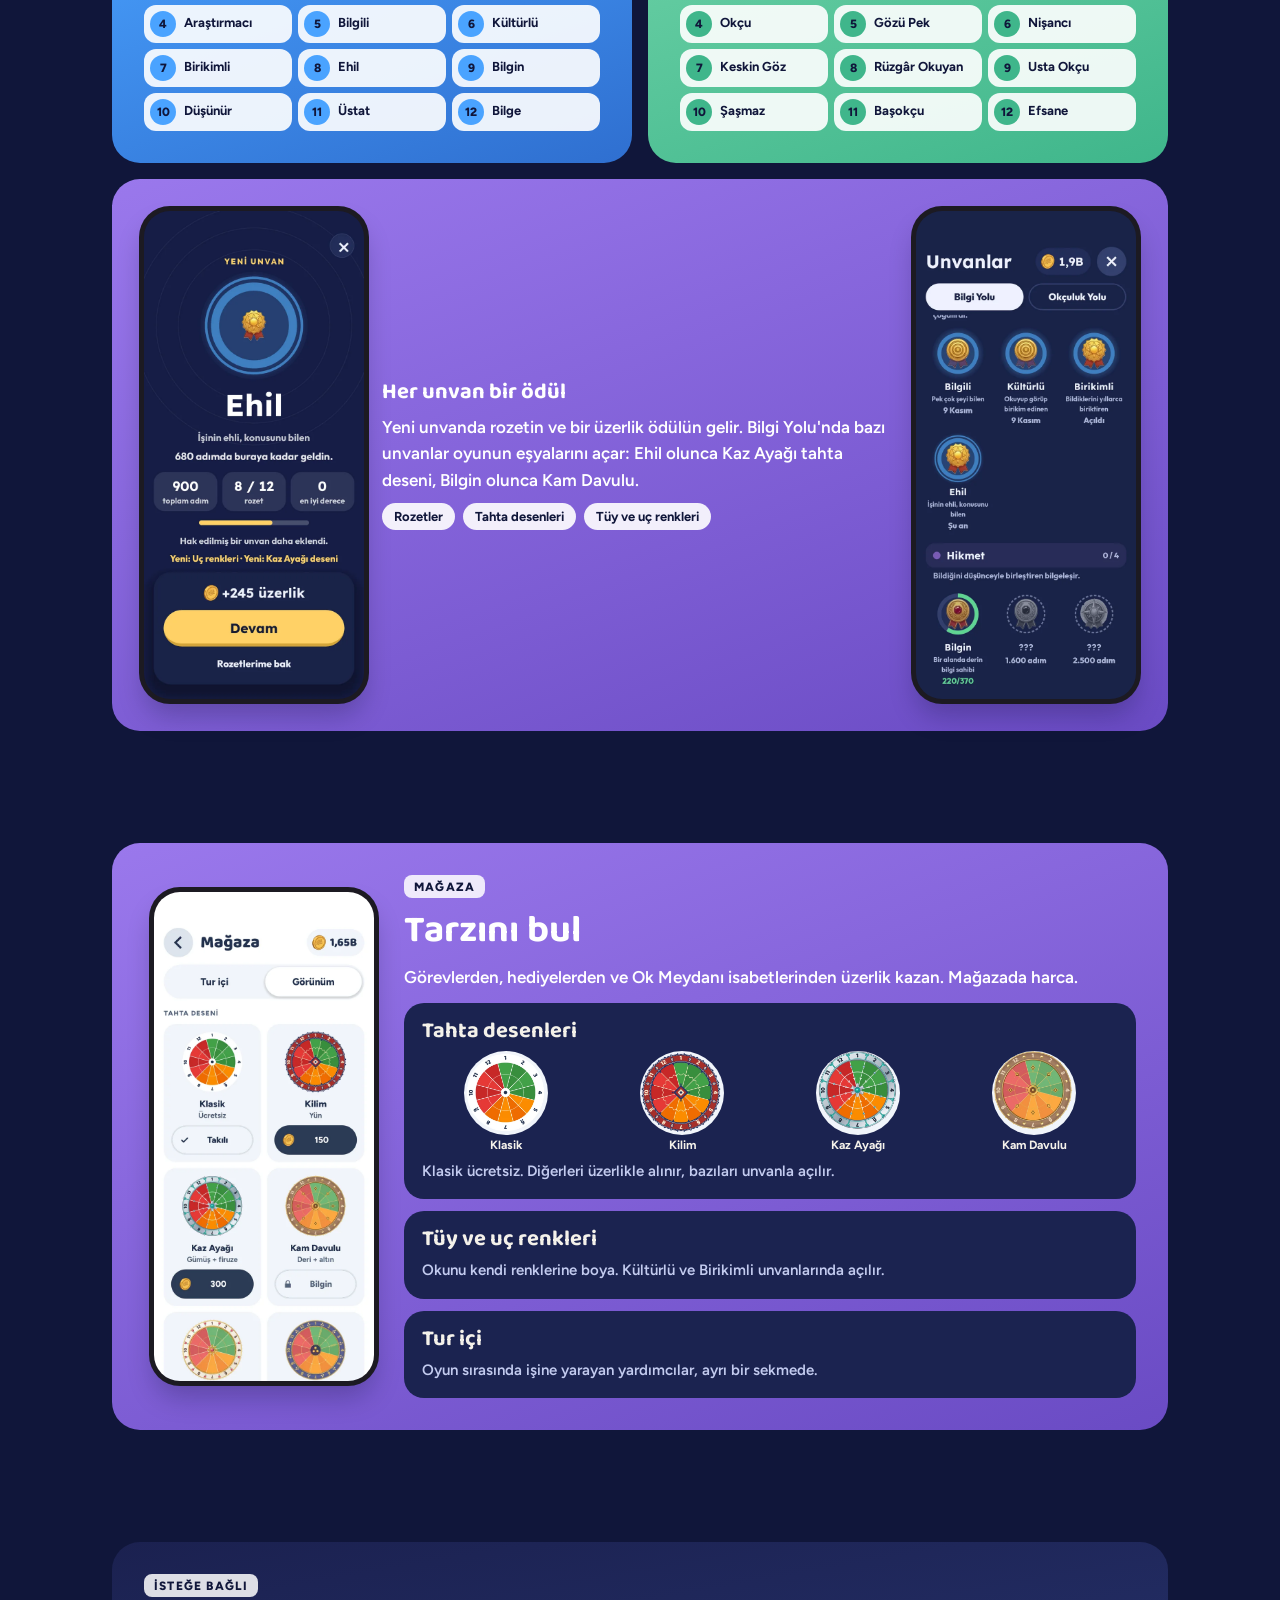
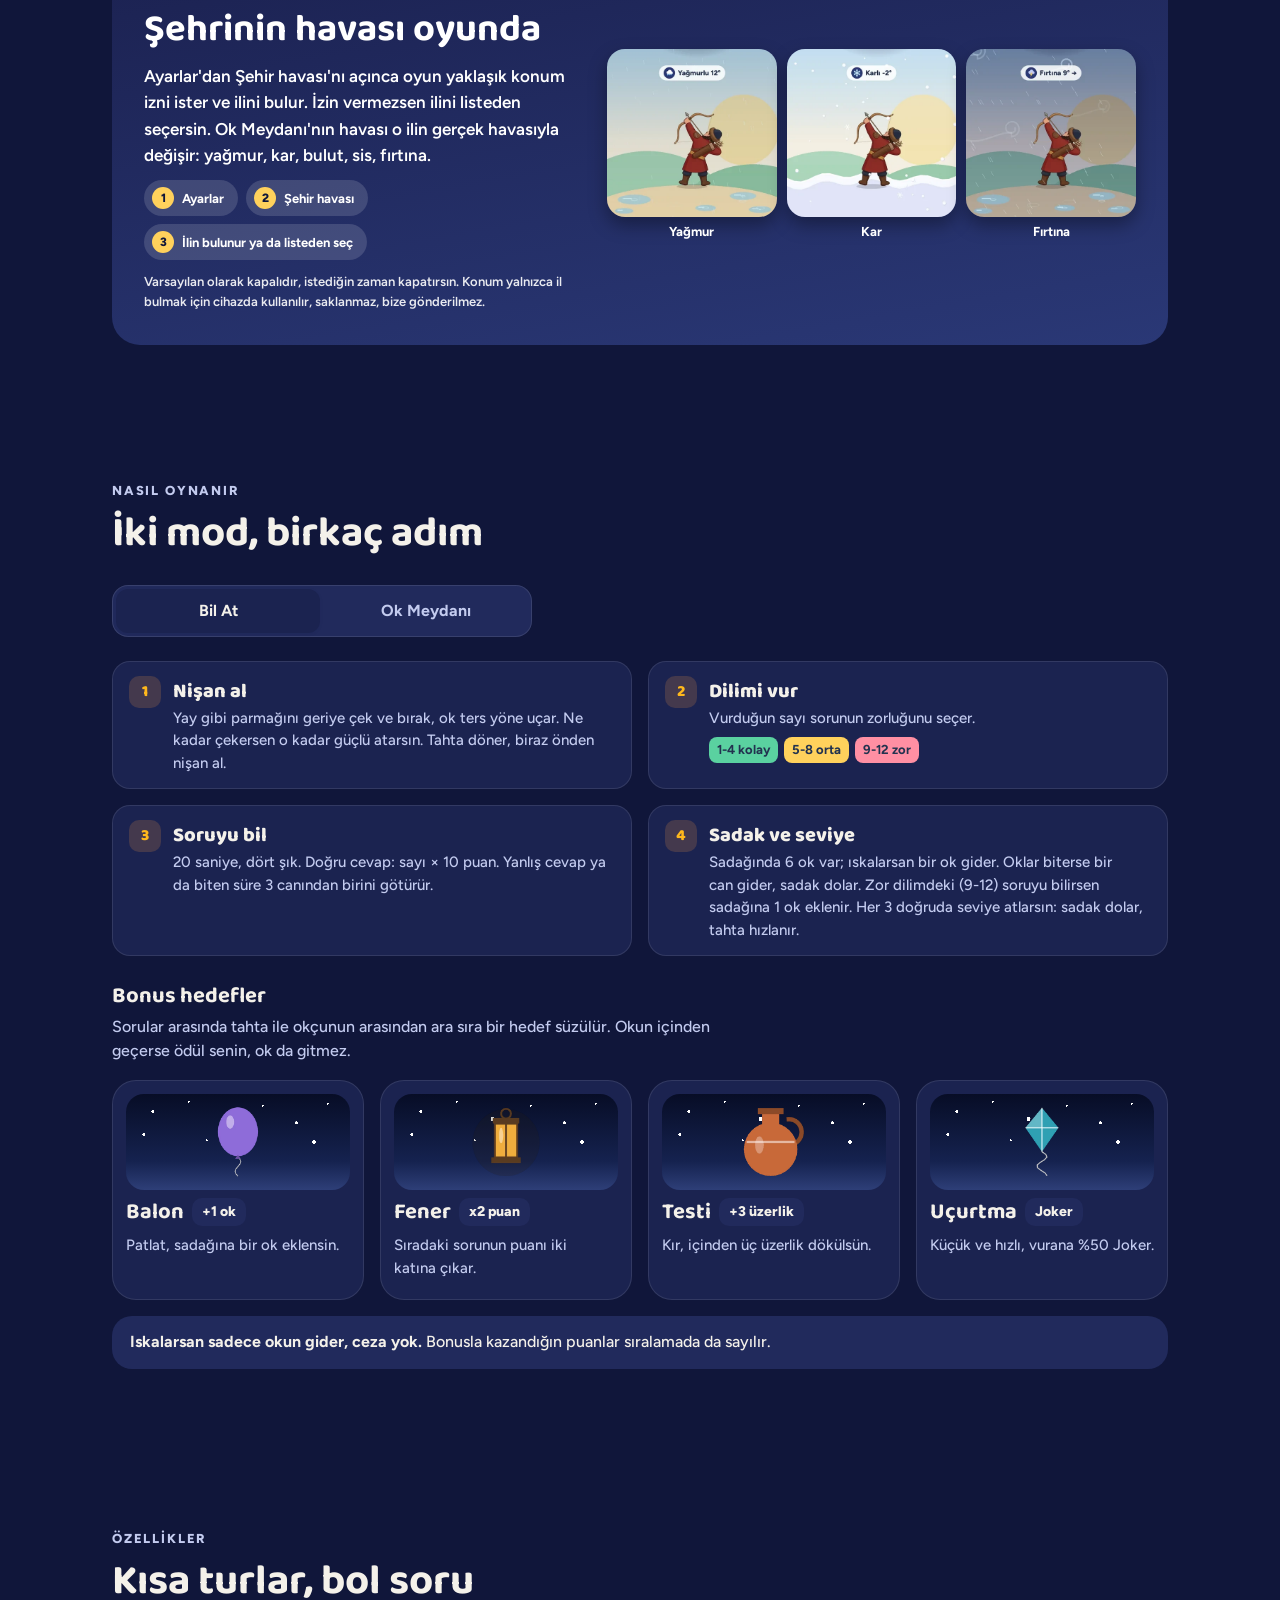
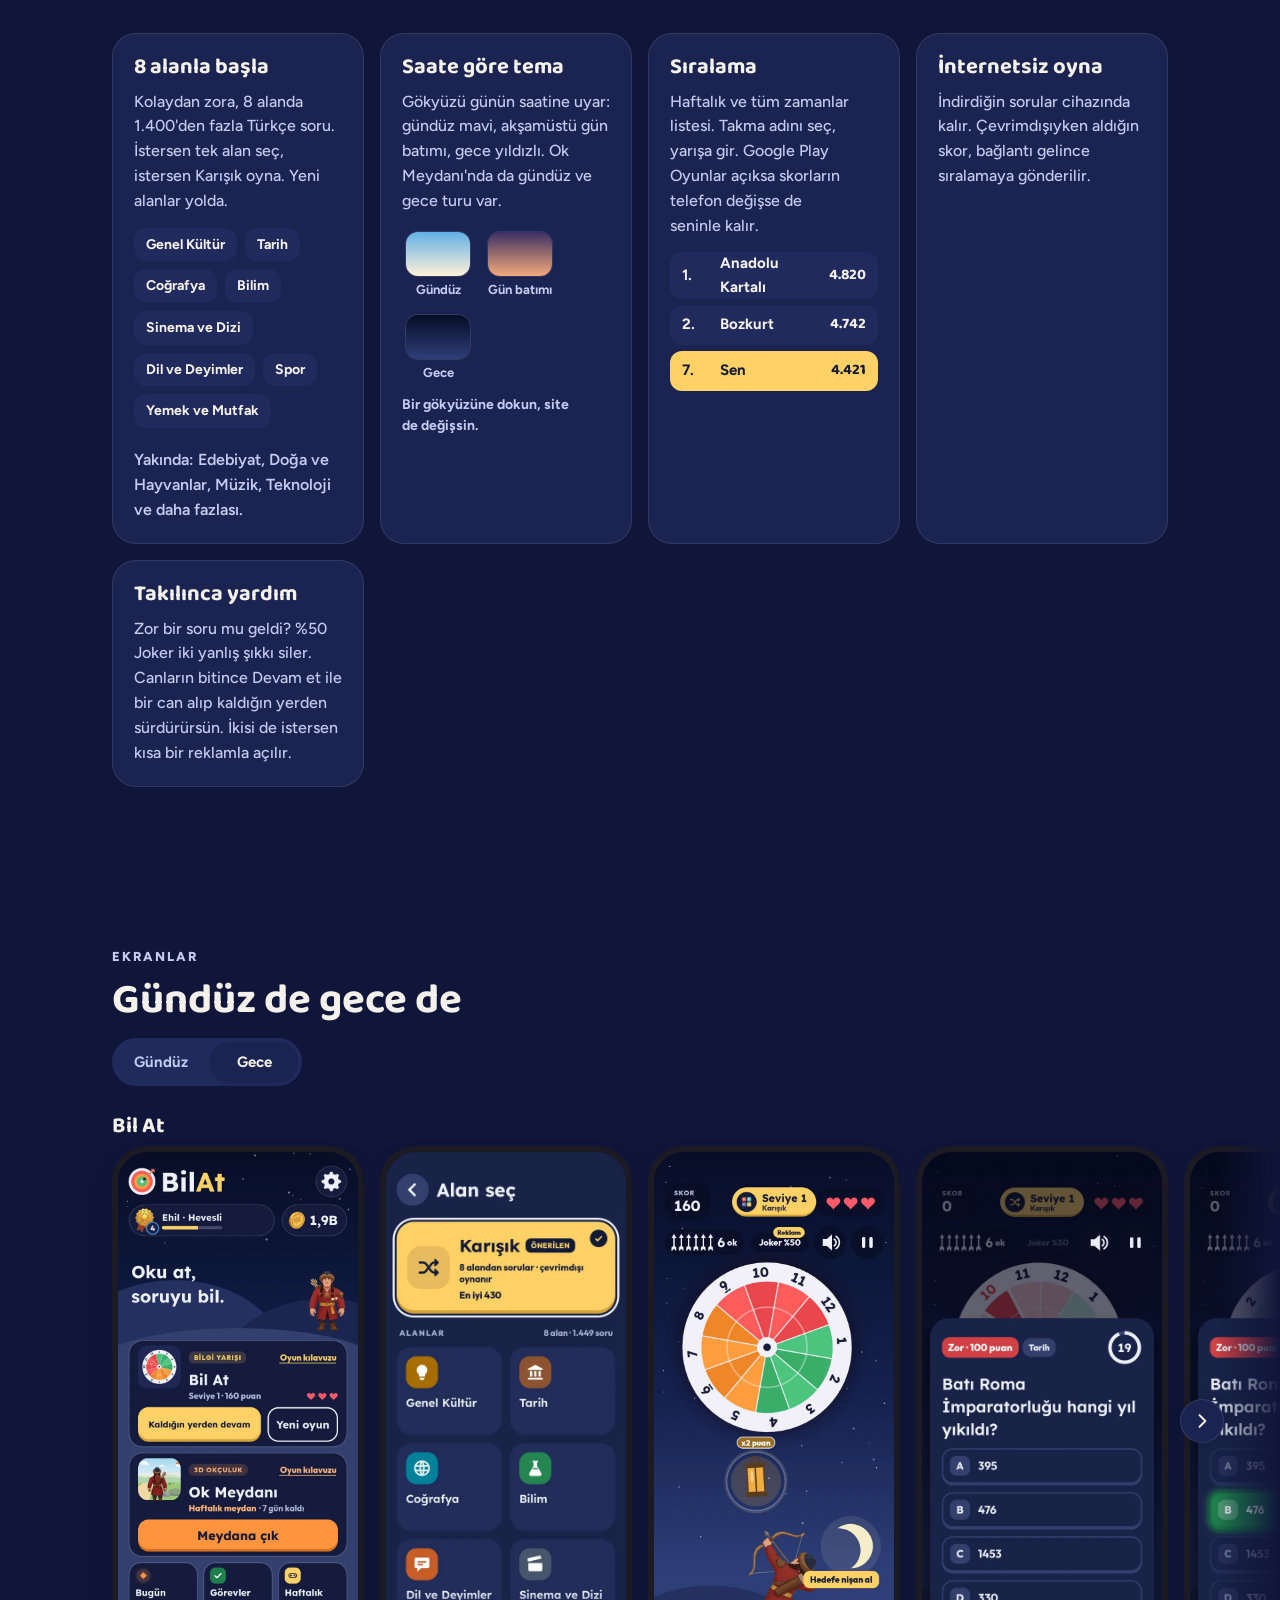
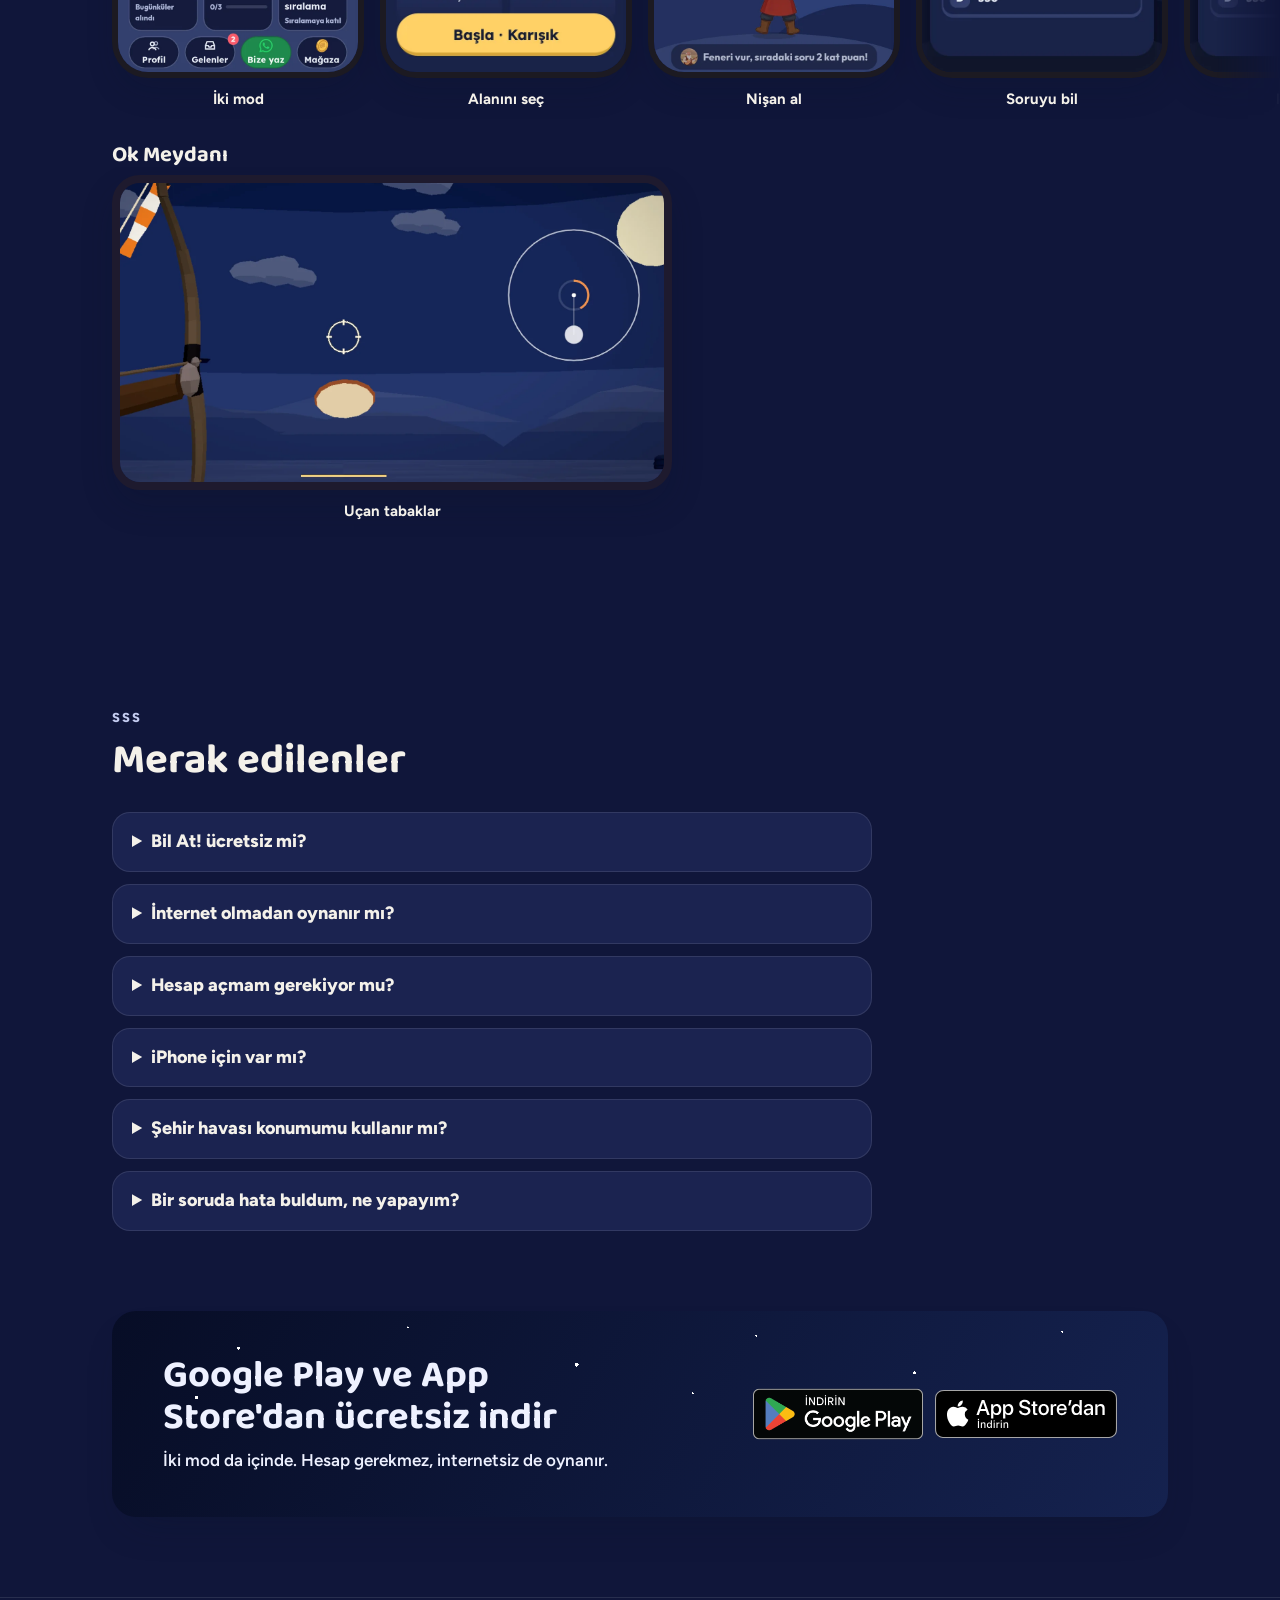
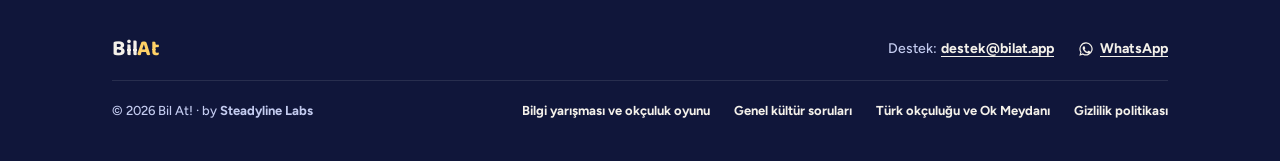
==== commit 2a172b73: "Yeni sayfa: genel kültür soruları ve cevapları, 10 soruluk mini bilgi yarışması" ====
--- a/index.html
+++ b/index.html
@@ -211,7 +211,7 @@
           </div>
         </article>
       </div>
-      <p class="modes-note">İkisi de ana menüde yan yana. Ücretsiz, internetsiz de oynanır. <a href="bilgi-yarismasi-okculuk-oyunu/">Türkçe bilgi yarışması ve okçuluk oyunu</a> sayfasında ayrıntılar var.</p>
+      <p class="modes-note">İkisi de ana menüde yan yana. Ücretsiz, internetsiz de oynanır. <a href="bilgi-yarismasi-okculuk-oyunu/">Türkçe bilgi yarışması ve okçuluk oyunu</a> sayfasında ayrıntılar var. Isınmak istersen <a href="genel-kultur-sorulari/">genel kültür soruları ve cevapları</a> sayfasında mini yarışmayı çöz.</p>
     </div>
   </section>
 
@@ -634,6 +634,7 @@
       <p class="copy">© 2026 Bil At! · by <a href="https://steadylinelabs.com">Steadyline Labs</a></p>
       <div class="foot-nav" role="navigation" aria-label="Alt bağlantılar">
       <a href="bilgi-yarismasi-okculuk-oyunu/">Bilgi yarışması ve okçuluk oyunu</a>
+      <a href="genel-kultur-sorulari/">Genel kültür soruları</a>
       <a href="turk-okculugu-ok-meydani/">Türk okçuluğu ve Ok Meydanı</a>
       <a href="gizlilik/">Gizlilik politikası</a>
     </div>
--- a/style.css
+++ b/style.css
@@ -517,3 +517,33 @@
 .clip{margin:0;border-radius:20px;overflow:hidden;background:#1c1a22}
 .clip video{display:block;width:100%;height:auto;aspect-ratio:9/16;object-fit:cover}
 @media (max-width:560px){.clips{grid-template-columns:repeat(2,minmax(0,1fr));gap:12px}.clip:nth-child(3){grid-column:1/-1;max-width:50%;justify-self:center}}
+
+/* genel kültür mini yarışma */
+.quiz{margin:20px 0 8px;padding:20px;border-radius:20px;background:var(--card);box-shadow:0 0 0 1px var(--line) inset}
+.quiz h2{margin:0 0 10px;font-size:22px}
+.quiz-hint,.quiz-meta{color:var(--muted);font-size:15px;font-weight:700}
+.quiz-q{font-size:20px;font-weight:800;line-height:1.35;margin:8px 0 14px}
+.quiz-opts{display:grid;gap:10px;margin:0;padding:0;list-style:none}
+.quiz-opts li{margin:0}
+.quiz-opt,.quiz-btn{font:inherit;font-weight:800;font-size:17px;width:100%;text-align:left;padding:14px 16px;min-height:48px;border-radius:14px;border:2px solid var(--line);background:var(--soft);color:var(--ink);cursor:pointer}
+.quiz-btn{width:auto;text-align:center;background:var(--primary);color:var(--primary-ink);border-color:var(--edge);margin-top:14px;padding:12px 24px}
+.quiz-btn[disabled]{opacity:.5;cursor:default}
+.quiz-opt:focus-visible,.quiz-btn:focus-visible{outline:3px solid var(--accent);outline-offset:2px}
+.quiz-opt.ok{border-color:var(--g);background:color-mix(in srgb,var(--g) 22%,var(--card))}
+.quiz-opt.bad{border-color:var(--r);background:color-mix(in srgb,var(--r) 20%,var(--card))}
+.quiz-opt[disabled]{cursor:default}
+.quiz-exp{margin-top:14px;padding:12px 14px;border-radius:12px;background:var(--soft);font-size:16px;line-height:1.55}
+.quiz-score{font-family:"Baloo 2",system-ui,sans-serif;font-size:44px;line-height:1;margin:6px 0 8px}
+.quiz-cta{margin-top:16px;padding-top:16px;border-top:1px solid var(--line)}
+.quiz-cta h3{font-size:20px;margin:0 0 6px}
+.quiz-cta .badges{margin-top:12px}
+.qa-cat{font-size:21px;margin:26px 0 8px}
+.qa-list{padding-left:0;margin:0;list-style:none}
+.qa-list>li.qa{margin:0 0 14px;padding:16px 18px;border-radius:16px;background:var(--card);box-shadow:0 0 0 1px var(--line) inset}
+.qa-list>li.qa::marker{content:""}
+.qa h3{font-size:18px;line-height:1.4;margin:0 0 8px}
+.qa-opts{margin:0 0 8px;padding-left:24px;list-style-type:upper-alpha}
+.qa-opts li{font-size:16px}
+.qa details summary{cursor:pointer;font-weight:800;color:var(--accent)}
+.qa details p{margin-top:8px;font-size:16px}
+.qa-src{display:block;margin-top:4px;color:var(--muted);font-size:14px}
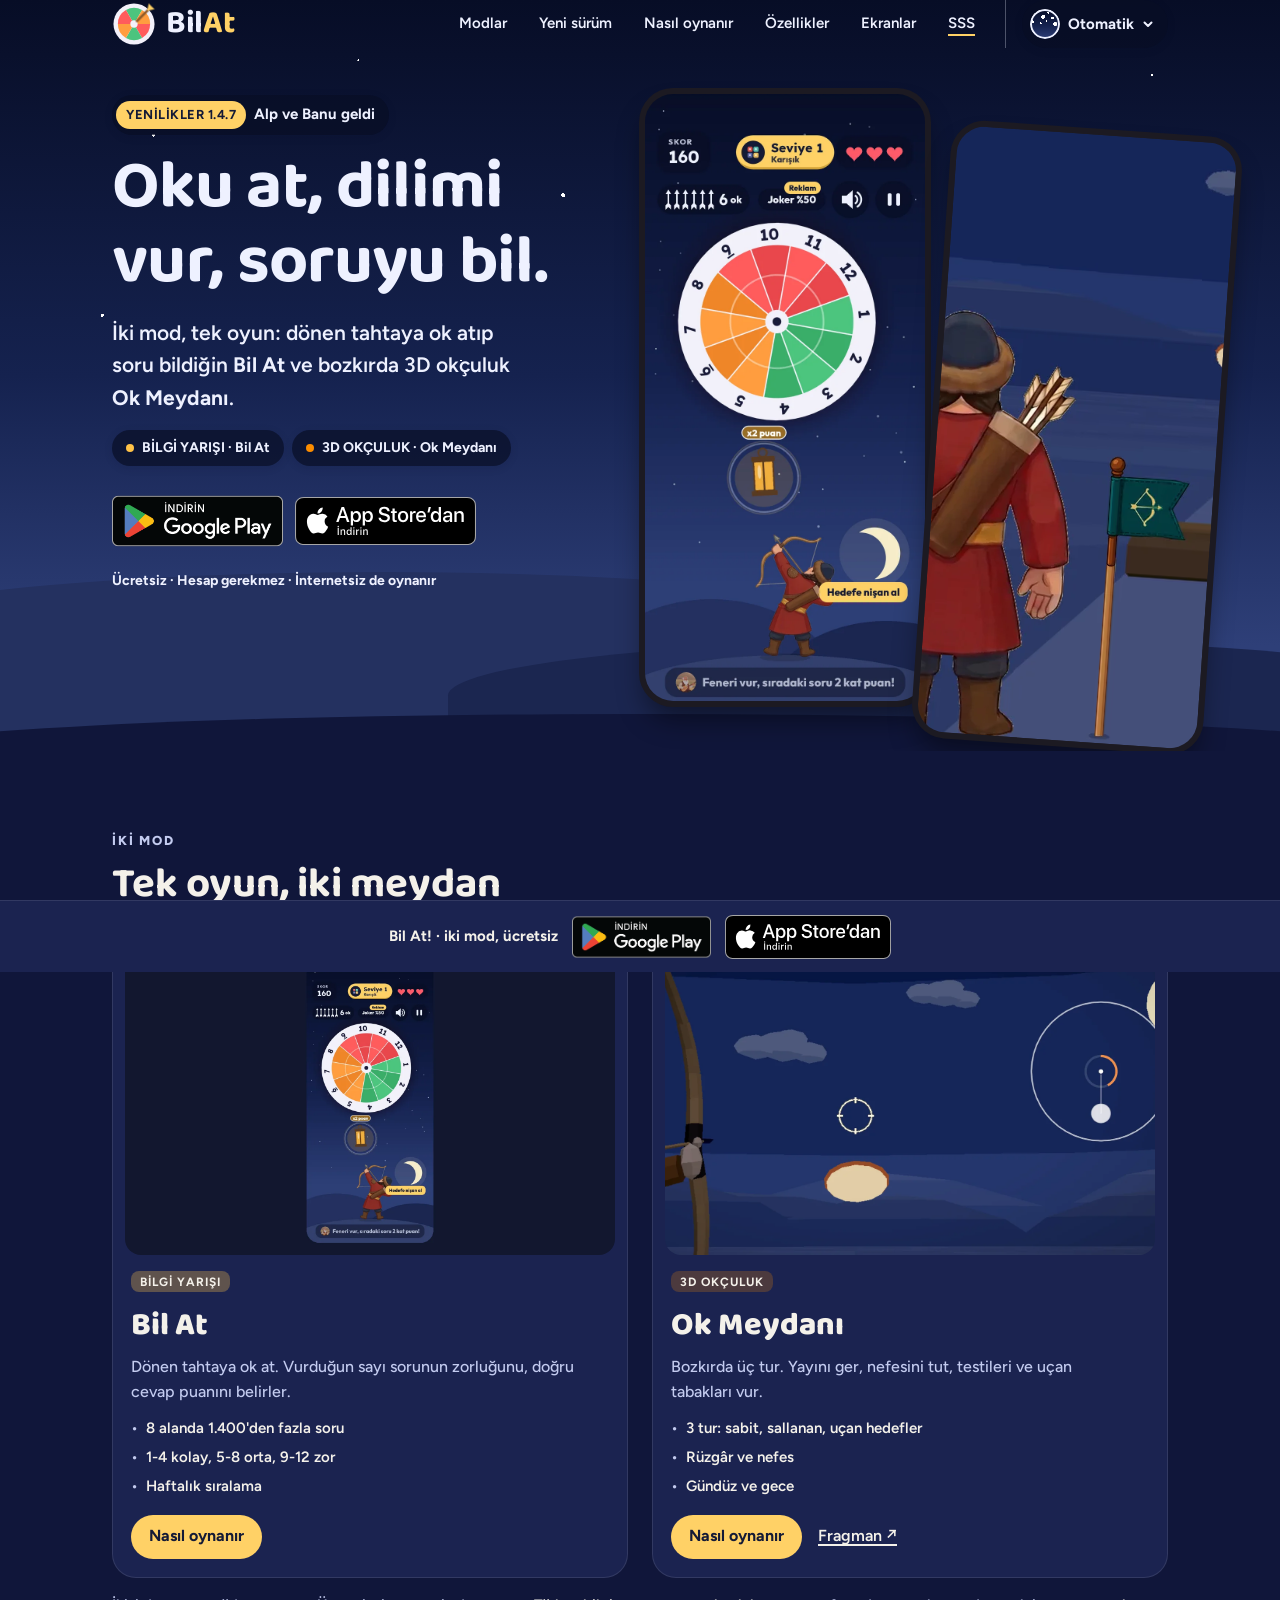
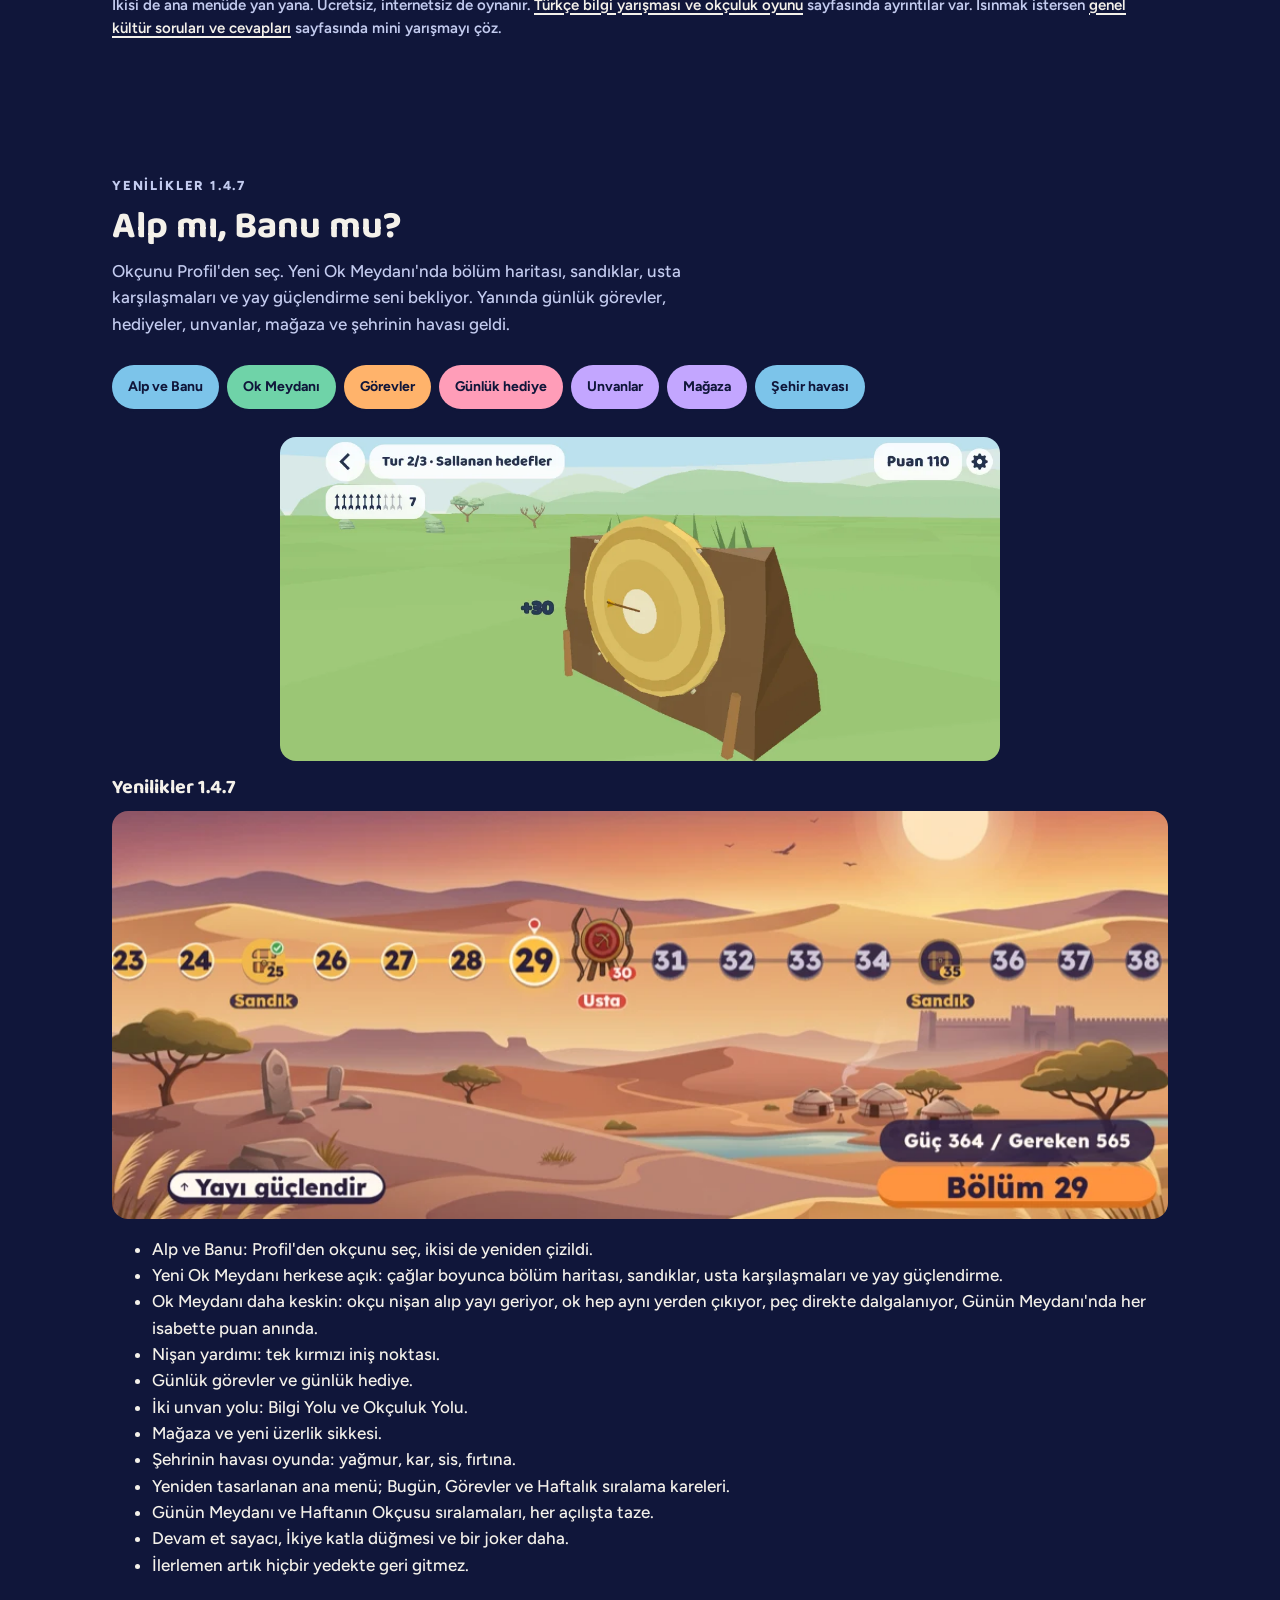
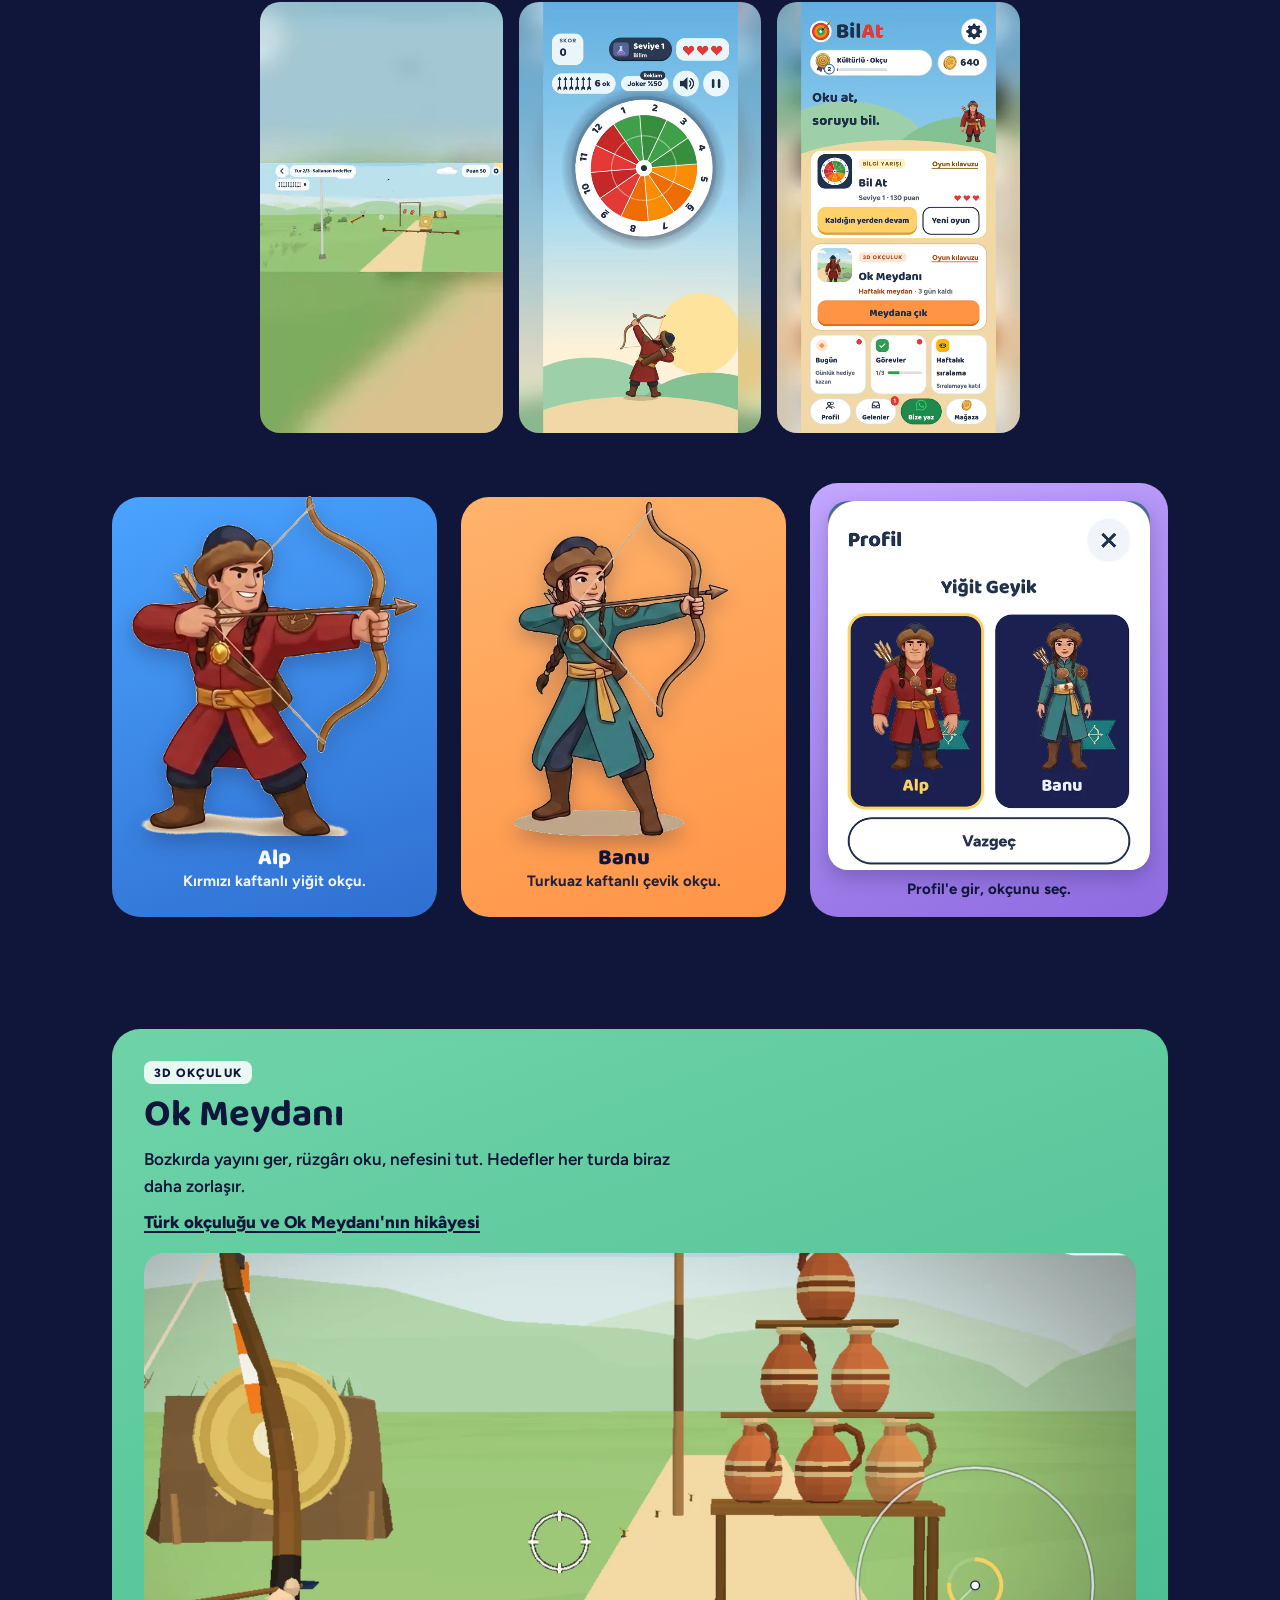
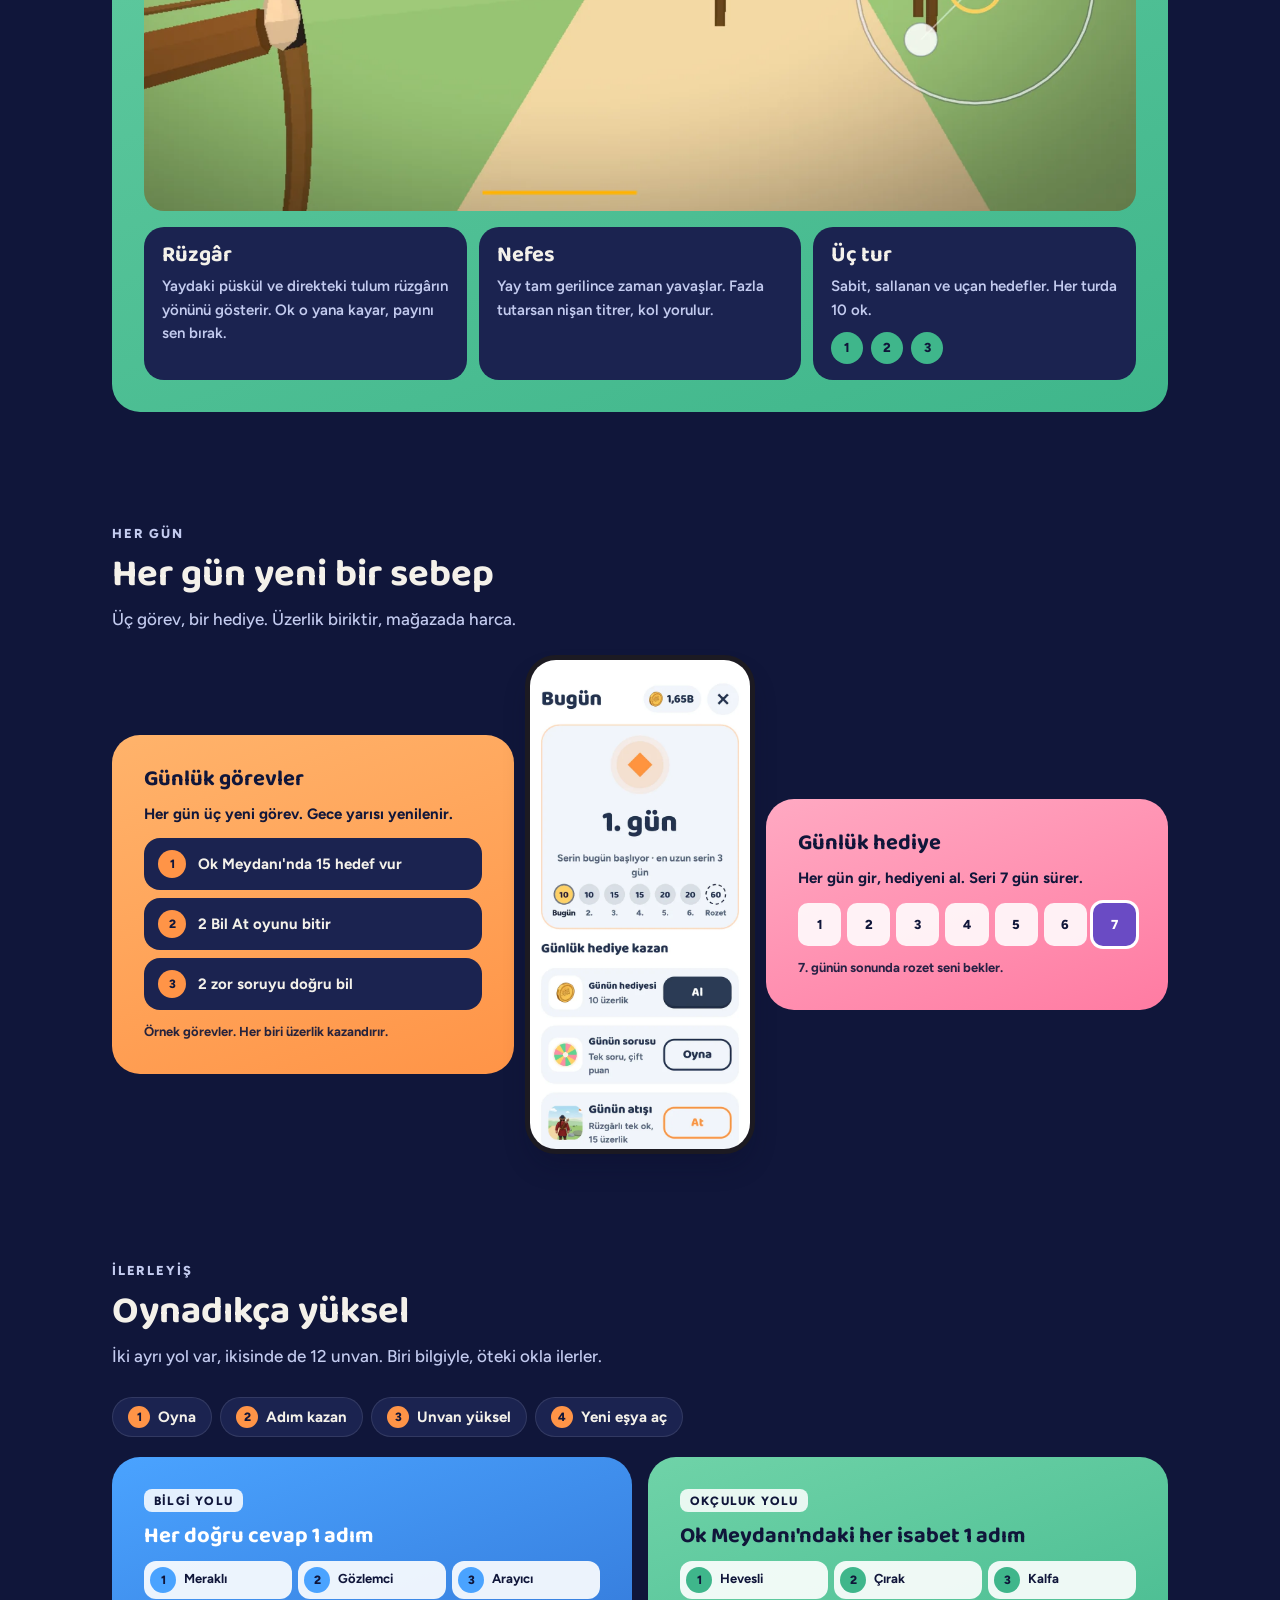
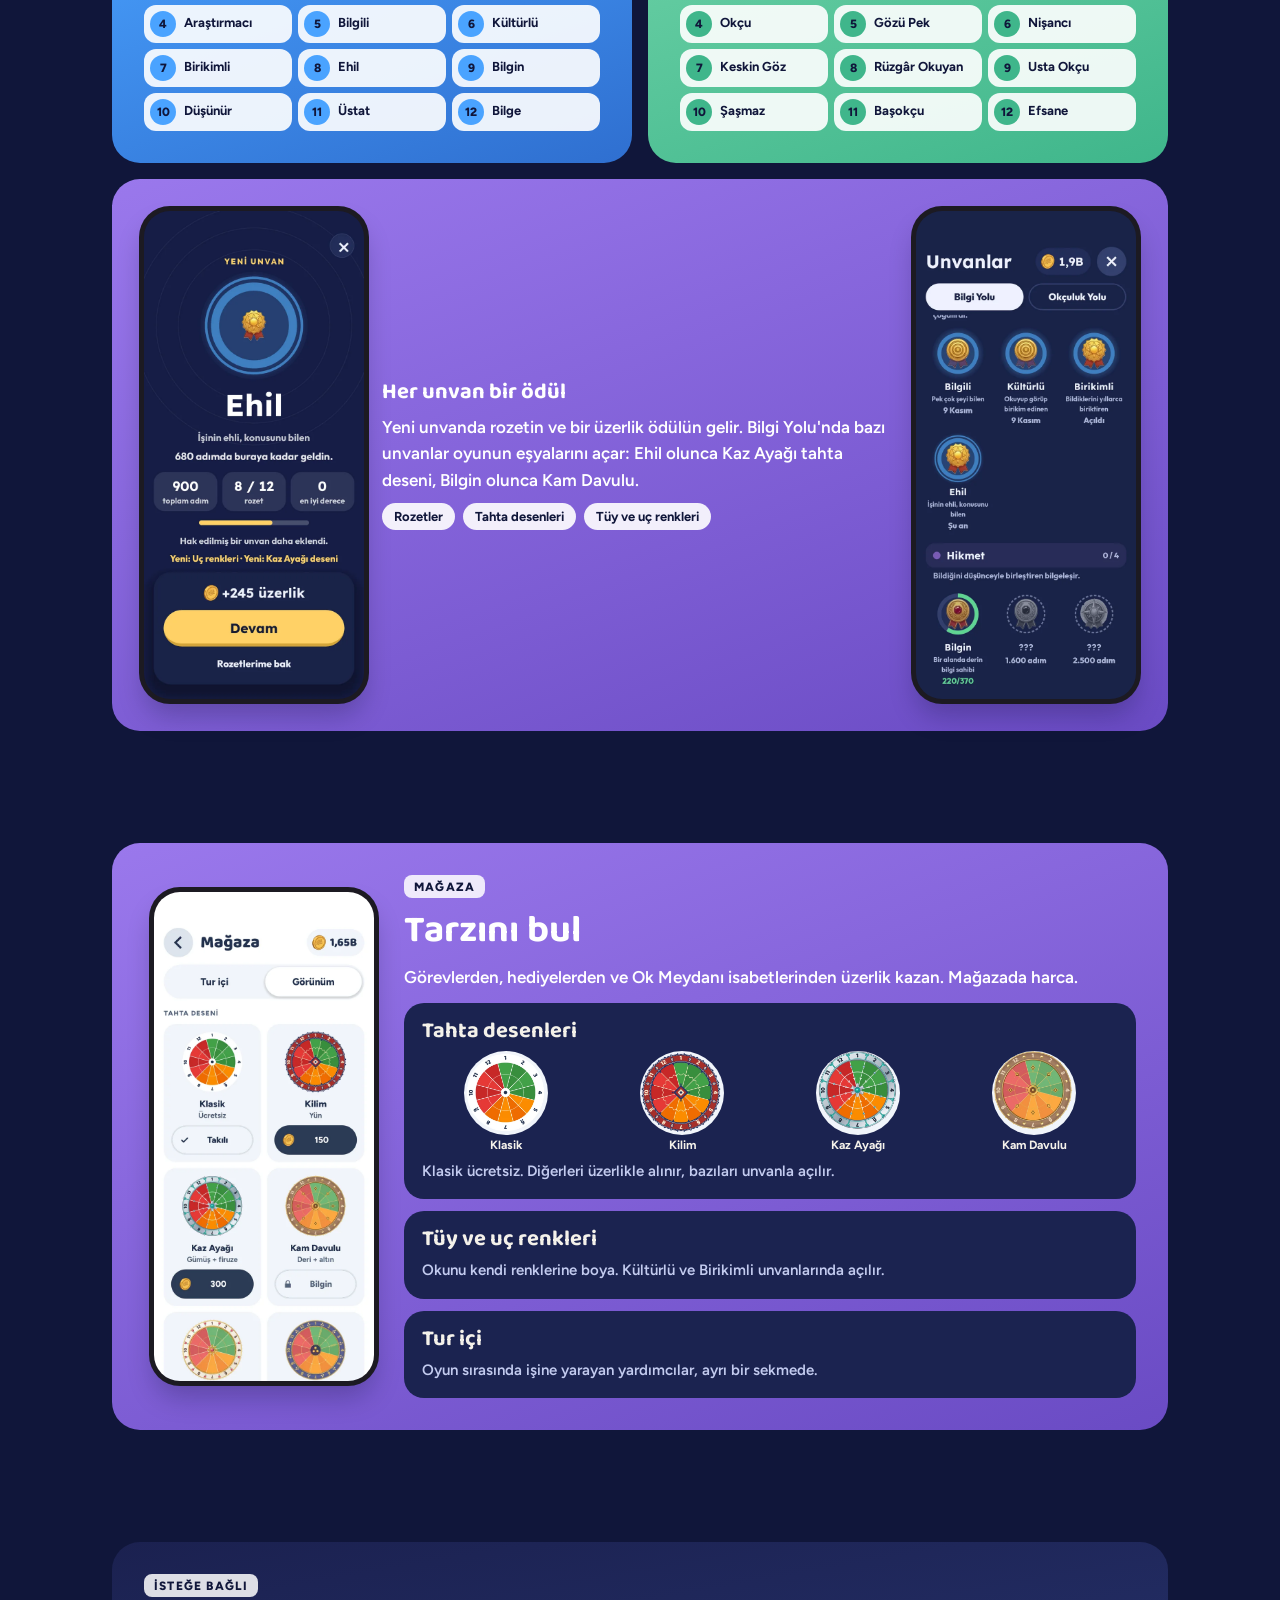
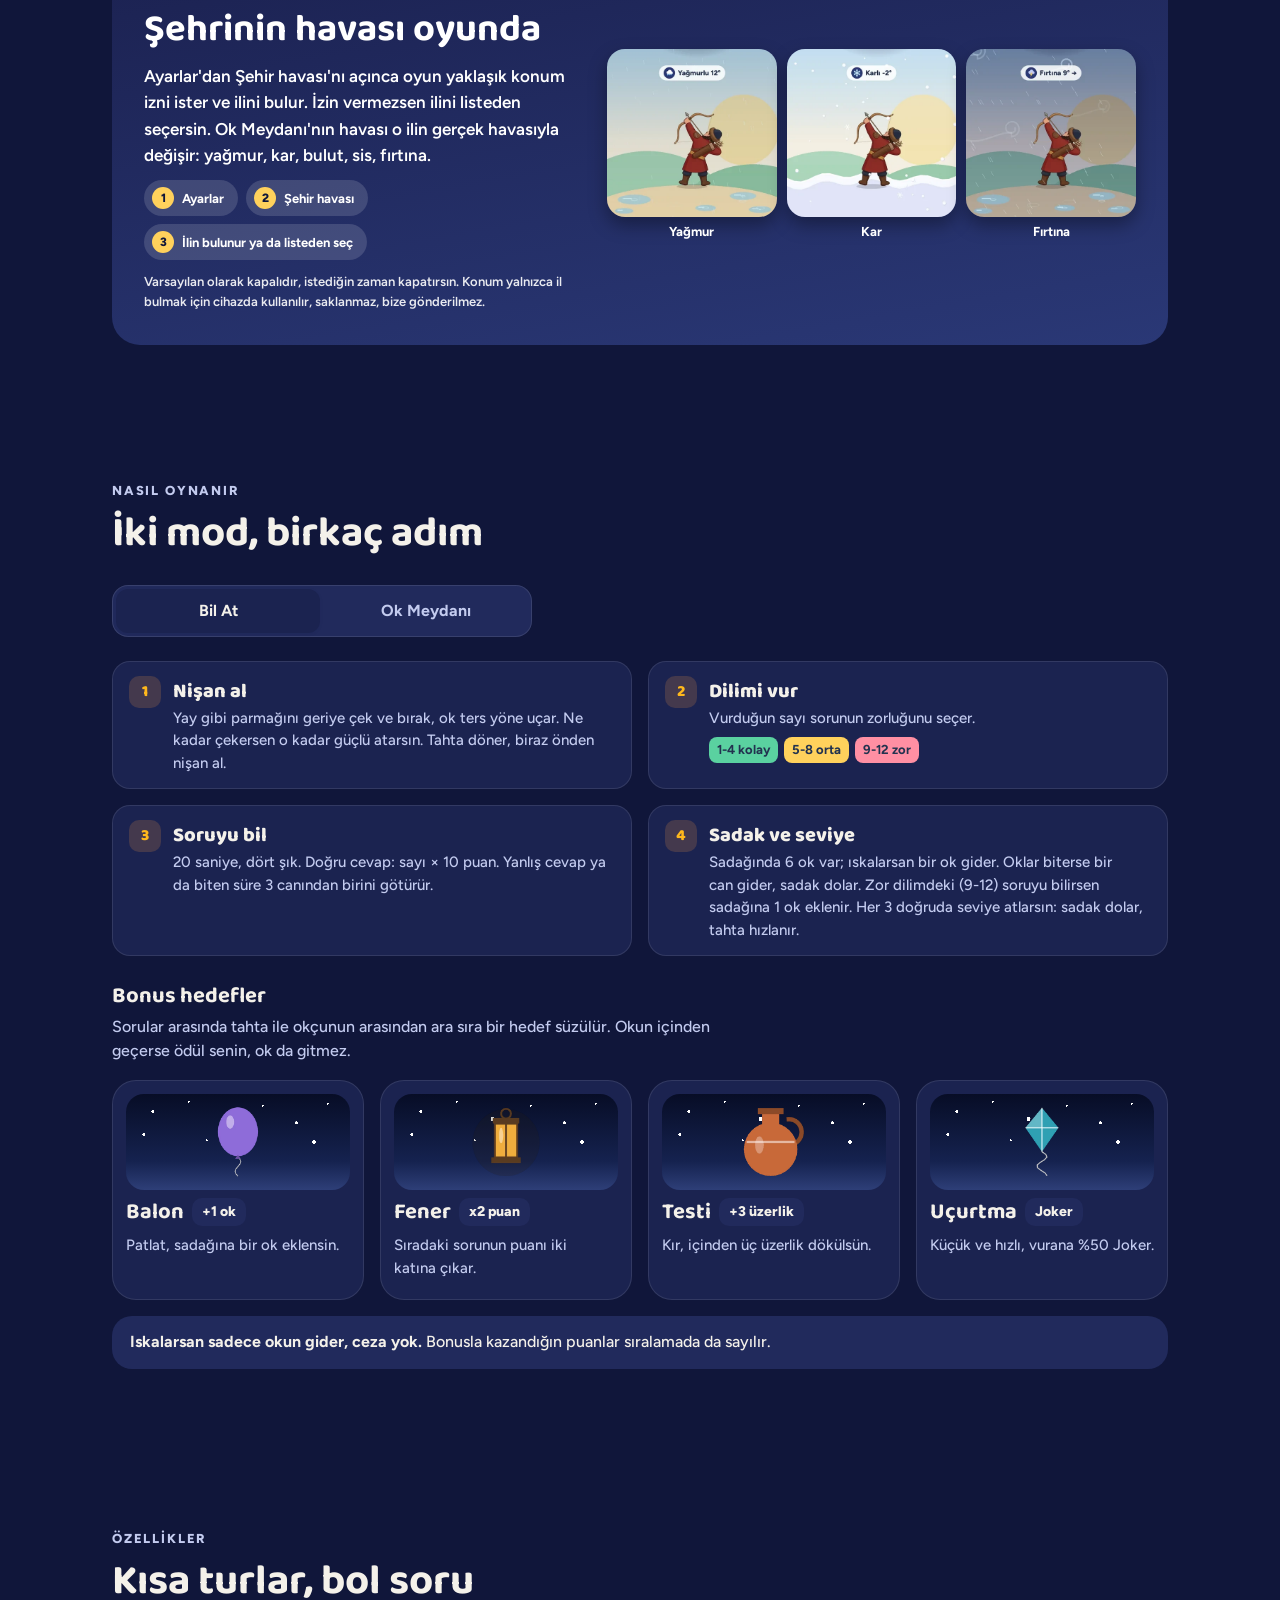
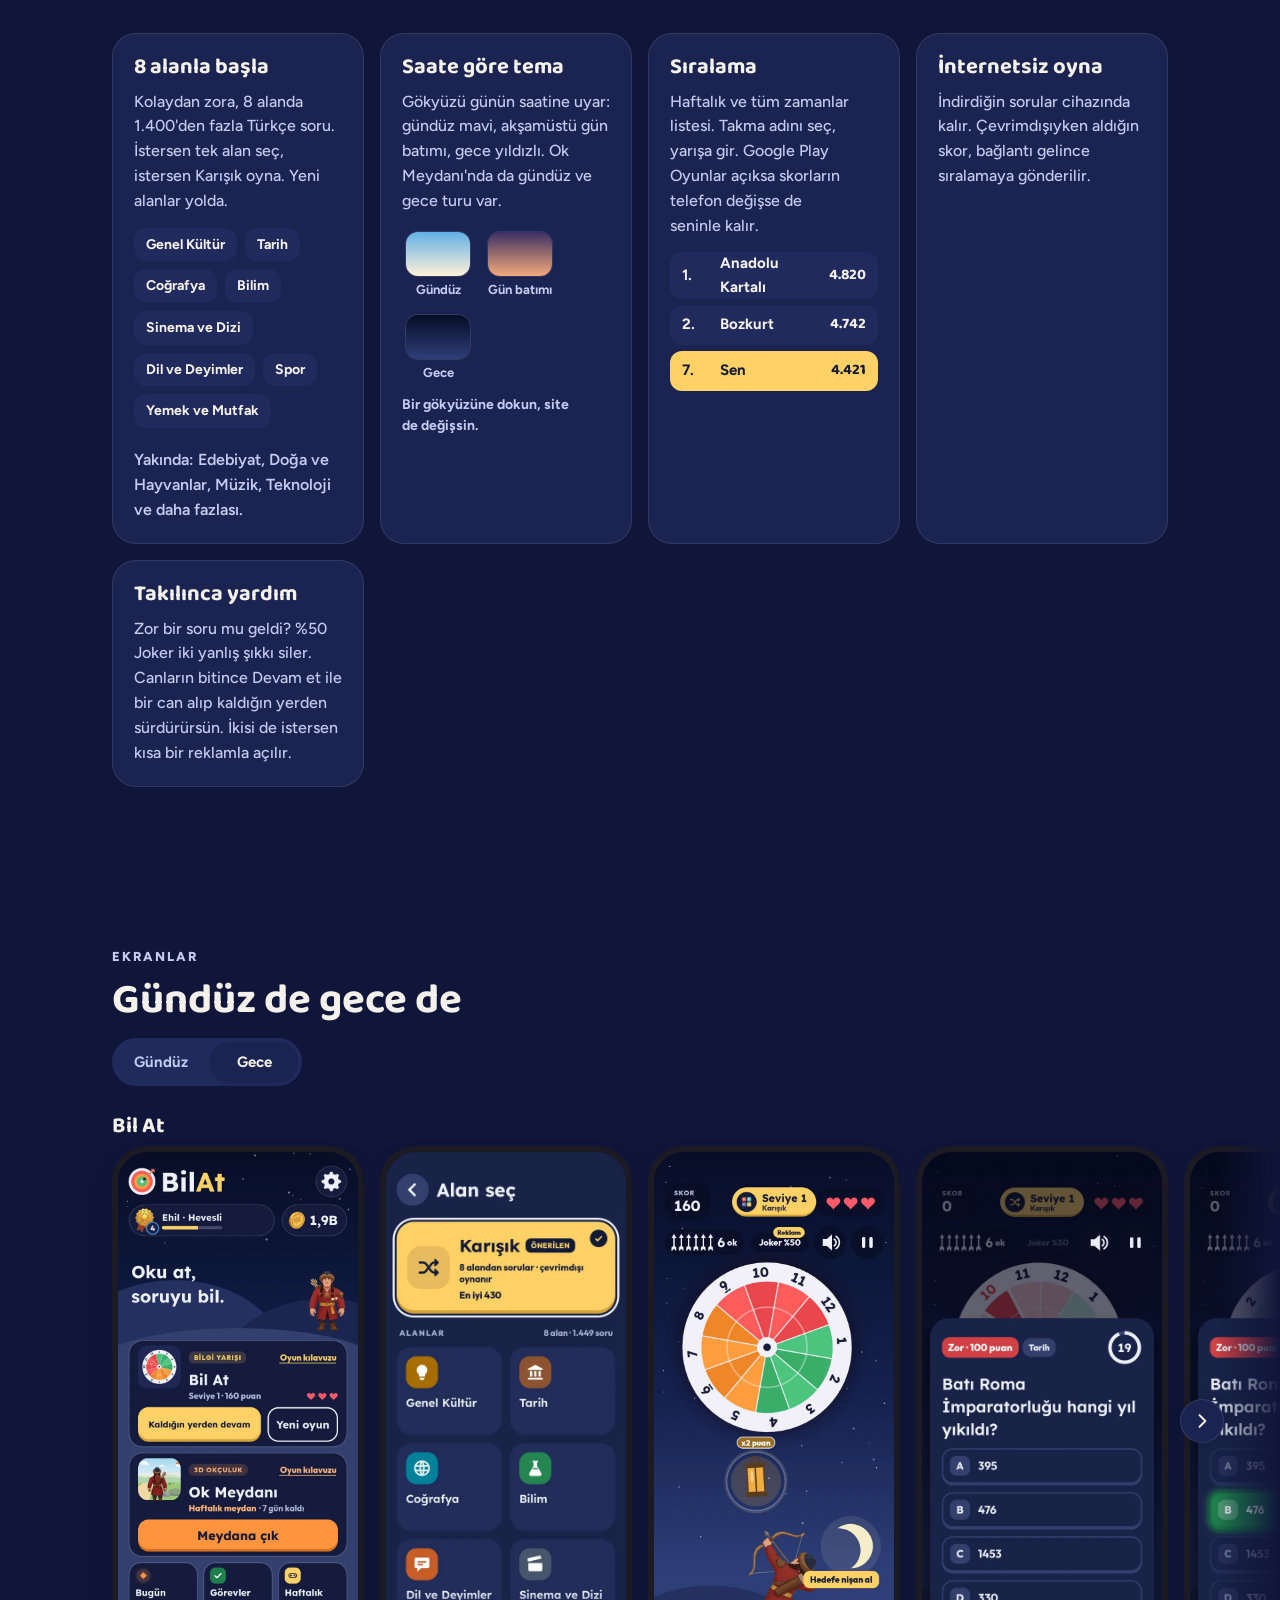
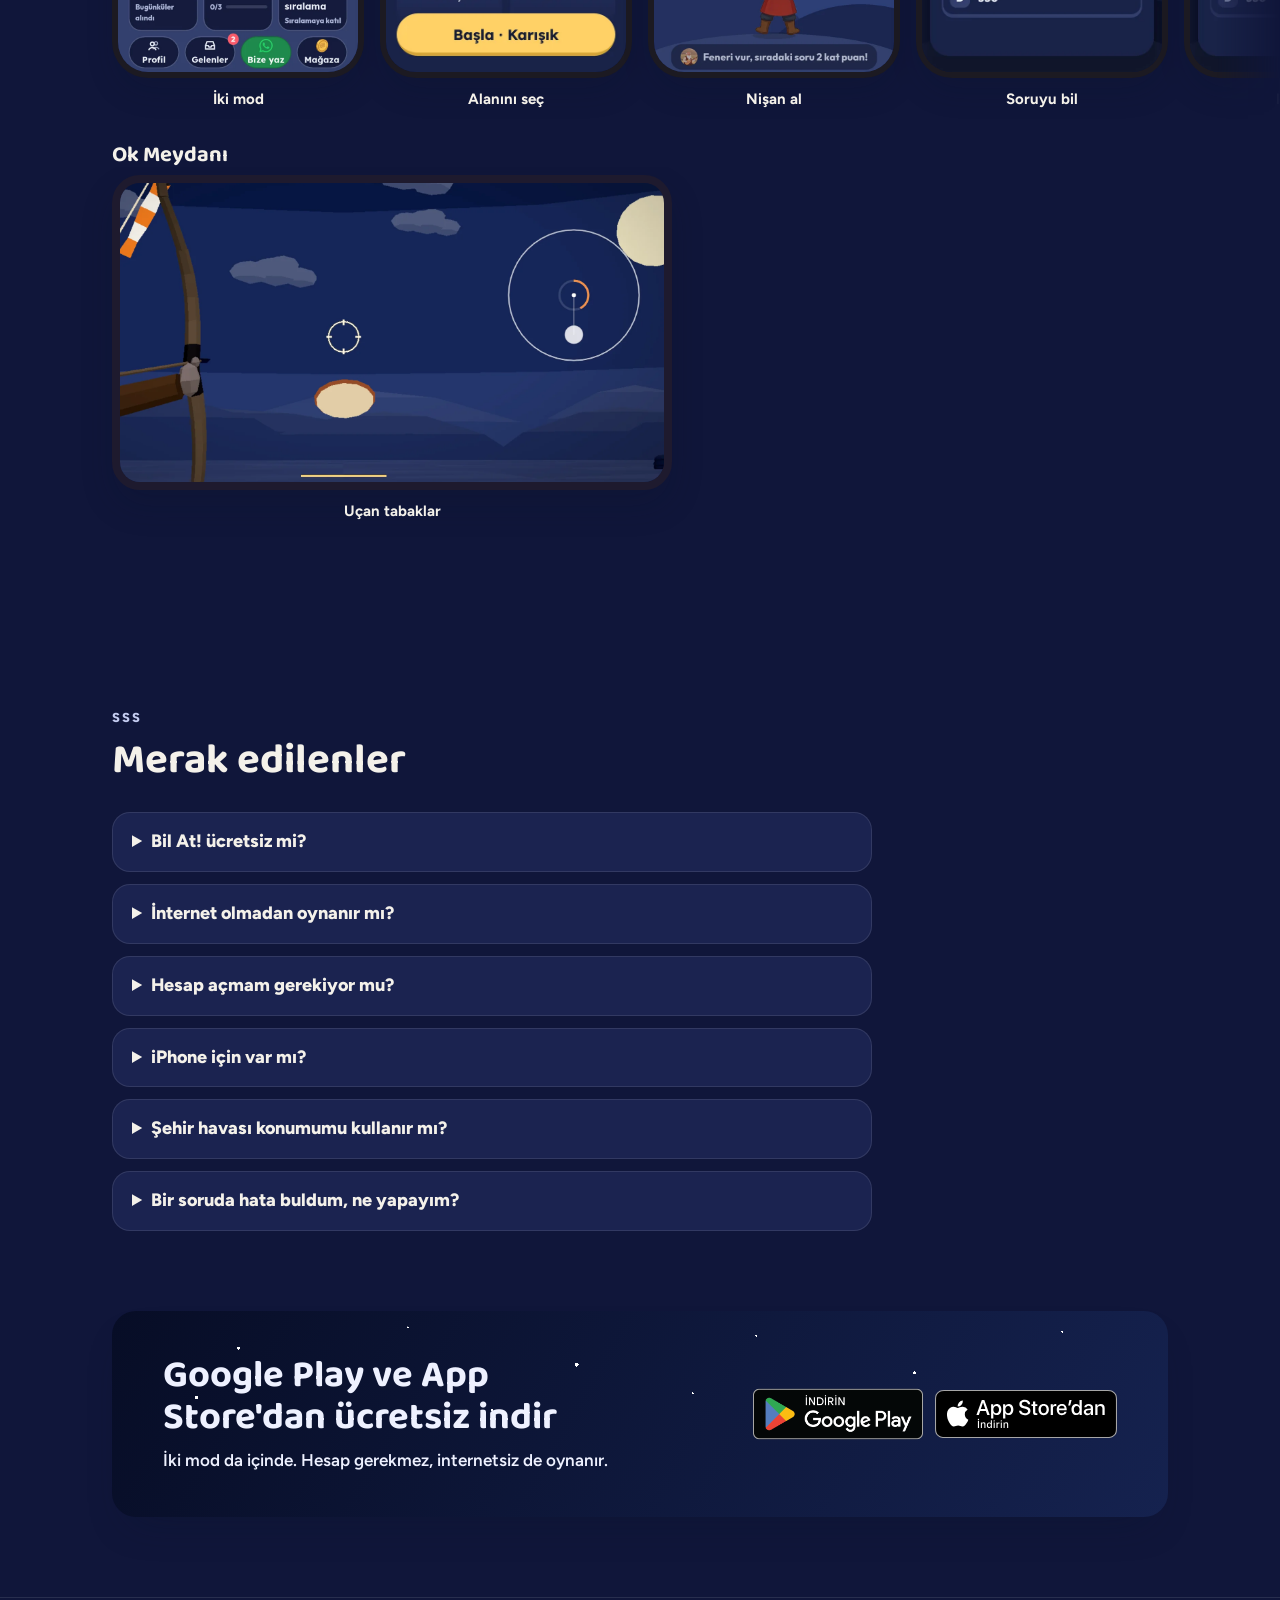
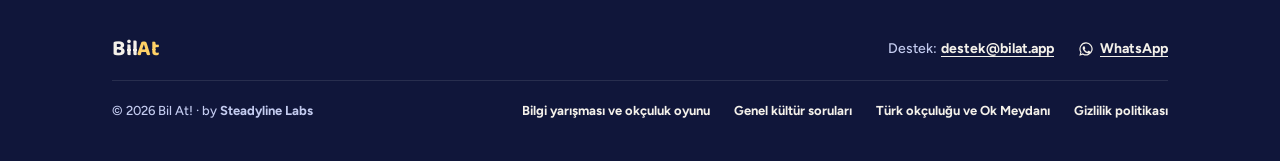
==== commit acabf77a: "Uygulama içi satın almalar: Okçu Nefesi ve Demirci Ateşi fiyatları SSS, fiyatlandırma ve llms metnin" ====
--- a/index.html
+++ b/index.html
@@ -72,7 +72,7 @@
     {
       "@type": "FAQPage",
       "mainEntity": [
-        {"@type": "Question", "name": "Bil At! ücretsiz mi?", "acceptedAnswer": {"@type": "Answer", "text": "Evet. Oyun ücretsizdir ve reklamlarla desteklenir. Uygulama içi satın alma yoktur. Reklamı yalnızca sen seçince izlersin: oyun bitince Devam et ya da %50 Joker için."}},
+        {"@type": "Question", "name": "Bil At! ücretsiz mi?", "acceptedAnswer": {"@type": "Answer", "text": "Evet. Oyun ücretsiz indirilir, ücretsiz oynanır ve reklamlarla desteklenir. Reklamı yalnızca sen seçince izlersin: oyun bitince Devam et ya da %50 Joker için. İsteyene Ok Meydanı'nda iki küçük, isteğe bağlı satın alma var: Okçu Nefesi (19,99 TL) ve Demirci Ateşi (29,99 TL)."}},
         {"@type": "Question", "name": "İnternet olmadan oynanır mı?", "acceptedAnswer": {"@type": "Answer", "text": "Evet. Oyunla gelen sorular ve indirdiğin sorular cihazında kalır. Çevrimdışıyken aldığın skor, bağlantı gelince sıralamaya gönderilir."}},
         {"@type": "Question", "name": "Hesap açmam gerekiyor mu?", "acceptedAnswer": {"@type": "Answer", "text": "Hayır, ayrı hesap açmazsın. Sıralama için bir takma ad seçmen yeter. Telefonunda Google Play Oyunlar açıksa takma adın ve skorların ona bağlanır; telefon değişse de seninle kalır."}},
         {"@type": "Question", "name": "iPhone için var mı?", "acceptedAnswer": {"@type": "Answer", "text": "Evet. Bil At! hem App Store'da iPhone için hem Google Play'de Android için ücretsiz."}},
@@ -598,7 +598,7 @@
         <h2>Merak edilenler</h2>
       </div>
       <div class="faq">
-        <details><summary>Bil At! ücretsiz mi?</summary><p>Evet. Oyun ücretsizdir ve reklamlarla desteklenir. Uygulama içi satın alma yoktur. Reklamı yalnızca sen seçince izlersin: oyun bitince Devam et ya da %50 Joker için.</p></details>
+        <details><summary>Bil At! ücretsiz mi?</summary><p>Evet. Oyun ücretsiz indirilir, ücretsiz oynanır ve reklamlarla desteklenir. Reklamı yalnızca sen seçince izlersin: oyun bitince Devam et ya da %50 Joker için. İsteyene Ok Meydanı'nda iki küçük, isteğe bağlı satın alma var: Okçu Nefesi (19,99 TL) ve Demirci Ateşi (29,99 TL).</p></details>
         <details><summary>İnternet olmadan oynanır mı?</summary><p>Evet. Oyunla gelen sorular ve indirdiğin sorular cihazında kalır. Çevrimdışıyken aldığın skor, bağlantı gelince sıralamaya gönderilir.</p></details>
         <details><summary>Hesap açmam gerekiyor mu?</summary><p>Hayır, ayrı hesap açmazsın. Sıralama için bir takma ad seçmen yeter. Telefonunda Google Play Oyunlar açıksa takma adın ve skorların ona bağlanır; telefon değişse de seninle kalır.</p></details>
         <details><summary>iPhone için var mı?</summary><p>Evet. Bil At! hem App Store'da iPhone için hem Google Play'de Android için ücretsiz.</p></details>
--- a/style.css
+++ b/style.css
@@ -161,7 +161,7 @@
 .foot{display:flex;flex-direction:column}
 .foot-row{display:flex;justify-content:space-between;align-items:center;gap:32px}
 .foot-row a,.foot-row span,.copy{white-space:nowrap}
-.foot-help,.foot-nav{display:flex;align-items:center;gap:24px}
+.foot-help,.foot-nav{display:flex;align-items:center;gap:24px;flex-wrap:wrap}
 .foot-top{font-size:14px;line-height:20px;margin-bottom:20px}
 .foot-bottom{font-size:13px;line-height:20px;padding-top:20px;border-top:1px solid var(--line)}
 .foot-help>*{display:inline-flex;align-items:center}
@@ -547,3 +547,269 @@
 .qa details summary{cursor:pointer;font-weight:800;color:var(--accent)}
 .qa details p{margin-top:8px;font-size:16px}
 .qa-src{display:block;margin-top:4px;color:var(--muted);font-size:14px}
+
+/* ===== Yeni içerik sayfaları (gx): bilgi yarışması, Türk okçuluğu, genel kültür ===== */
+:root,[data-theme="b"]{
+  --gx-bg1:#D9ECFB;--gx-bg2:#EAF4FD;--gx-bg3:#F6FAFE;--gx-ink:#2B3A55;--gx-muted:#4A5873;--gx-faint:#5A6880;--gx-body:#3B4A66;
+  --gx-card:#FFFFFF;--gx-line:#D3E4F3;--gx-line2:#E6EFF7;--gx-soft:#EAF4FD;--gx-soft2:#F3F8FD;--gx-quiet:#F6FAFE;
+  --gx-head:rgba(229,241,252,.88);--gx-bar:rgba(255,255,255,.94);--gx-filter:rgba(234,244,253,.92);
+  --gx-band:#2B3A55;--gx-band-ink:#FFFFFF;--gx-band-muted:#DCE6F2;--gx-band-line:transparent;
+  --gx-btn:#2B3A55;--gx-btn-ink:#FFFFFF;--gx-btn-h:#1E2A40;--gx-accent:#E2683C;--gx-link-h:#C8532A;
+  --gx-cta:#E2683C;--gx-cta-h:#D45B30;--gx-cta-sh:#B24D27;--gx-cta-ink:#FFFFFF;
+  --gx-ok-bg:#E2F4E8;--gx-ok:#245C3A;--gx-ok-bd:#3E9A63;--gx-mid-bg:#FBF0D6;--gx-mid:#6E4E0E;--gx-bad-bg:#FBE3DA;--gx-bad:#8A3218;--gx-bad-bd:#D0553A;
+  --gx-dot:#DCE8F3;--gx-shadow:rgba(43,58,85,.45);--gx-alp:#FBE3DA;--gx-banu:#DDF2F0;
+}
+[data-theme="a"]{
+  --gx-bg1:#F5DCCB;--gx-bg2:#FBF1E6;--gx-bg3:#FDF7F0;--gx-ink:#2A1E3D;--gx-muted:#5E5270;--gx-faint:#6A5E7C;--gx-body:#43375A;
+  --gx-card:#FFF8EF;--gx-line:#EADBC8;--gx-line2:#F1E5D6;--gx-soft:#F6E8D8;--gx-soft2:#F9EEE2;--gx-quiet:#FCF4EA;
+  --gx-head:rgba(251,236,222,.9);--gx-bar:rgba(255,248,239,.95);--gx-filter:rgba(251,241,230,.93);
+  --gx-band:#3B2F63;--gx-band-ink:#FFF8EF;--gx-band-muted:#EBDDE9;--gx-band-line:transparent;
+  --gx-btn:#3B2F63;--gx-btn-ink:#FFF8EF;--gx-btn-h:#2E244F;--gx-accent:#B4471F;--gx-link-h:#B4471F;
+  --gx-cta:#E2683C;--gx-cta-h:#D45B30;--gx-cta-sh:#A9461F;--gx-cta-ink:#FFFFFF;
+  --gx-ok-bg:#E3F2E4;--gx-ok:#245C3A;--gx-ok-bd:#3FA66B;--gx-mid-bg:#FAEBCB;--gx-mid:#6E4E0E;--gx-bad-bg:#F9DDD3;--gx-bad:#8A3218;--gx-bad-bd:#E0463C;
+  --gx-dot:#EADBC8;--gx-shadow:rgba(59,47,99,.4);--gx-alp:#F9DDD3;--gx-banu:#DCEFEA;
+}
+[data-theme="c"]{
+  --gx-bg1:#0B1231;--gx-bg2:#10163A;--gx-bg3:#10163A;--gx-ink:#F4F1EA;--gx-muted:#C3CBEF;--gx-faint:#A9B2DA;--gx-body:#D8DDF5;
+  --gx-card:#1B2350;--gx-line:rgba(255,255,255,.12);--gx-line2:rgba(255,255,255,.08);--gx-soft:#252F64;--gx-soft2:#212A5C;--gx-quiet:#161D46;
+  --gx-head:rgba(13,19,52,.88);--gx-bar:rgba(16,22,58,.95);--gx-filter:rgba(16,22,58,.93);
+  --gx-band:#070D26;--gx-band-ink:#F4F1EA;--gx-band-muted:#C3CBEF;--gx-band-line:rgba(255,255,255,.12);
+  --gx-btn:#FFD166;--gx-btn-ink:#141A36;--gx-btn-h:#F2C14E;--gx-accent:#FFD166;--gx-link-h:#FFB81C;
+  --gx-cta:#E2683C;--gx-cta-h:#EE7A4E;--gx-cta-sh:#9E3F1C;--gx-cta-ink:#FFFFFF;
+  --gx-ok-bg:rgba(76,196,126,.18);--gx-ok:#9BE6B9;--gx-ok-bd:#4CC47E;--gx-mid-bg:rgba(255,209,102,.16);--gx-mid:#FFDC8F;--gx-bad-bg:rgba(255,92,92,.17);--gx-bad:#FFB4A6;--gx-bad-bd:#FF5C5C;
+  --gx-dot:rgba(255,255,255,.16);--gx-shadow:rgba(0,0,0,.55);--gx-alp:#3A2547;--gx-banu:#183B4A;
+}
+@media (prefers-color-scheme:dark){
+  :root:not([data-theme]){
+    --gx-bg1:#0B1231;--gx-bg2:#10163A;--gx-bg3:#10163A;--gx-ink:#F4F1EA;--gx-muted:#C3CBEF;--gx-faint:#A9B2DA;--gx-body:#D8DDF5;
+    --gx-card:#1B2350;--gx-line:rgba(255,255,255,.12);--gx-line2:rgba(255,255,255,.08);--gx-soft:#252F64;--gx-soft2:#212A5C;--gx-quiet:#161D46;
+    --gx-head:rgba(13,19,52,.88);--gx-bar:rgba(16,22,58,.95);--gx-filter:rgba(16,22,58,.93);
+    --gx-band:#070D26;--gx-band-ink:#F4F1EA;--gx-band-muted:#C3CBEF;--gx-band-line:rgba(255,255,255,.12);
+    --gx-btn:#FFD166;--gx-btn-ink:#141A36;--gx-btn-h:#F2C14E;--gx-accent:#FFD166;--gx-link-h:#FFB81C;
+    --gx-cta:#E2683C;--gx-cta-h:#EE7A4E;--gx-cta-sh:#9E3F1C;--gx-cta-ink:#FFFFFF;
+    --gx-ok-bg:rgba(76,196,126,.18);--gx-ok:#9BE6B9;--gx-ok-bd:#4CC47E;--gx-mid-bg:rgba(255,209,102,.16);--gx-mid:#FFDC8F;--gx-bad-bg:rgba(255,92,92,.17);--gx-bad:#FFB4A6;--gx-bad-bd:#FF5C5C;
+    --gx-dot:rgba(255,255,255,.16);--gx-shadow:rgba(0,0,0,.55);--gx-alp:#3A2547;--gx-banu:#183B4A;
+  }
+}
+body.gx{background:linear-gradient(180deg,var(--gx-bg1) 0,var(--gx-bg2) 560px,var(--gx-bg3) 1400px) no-repeat,var(--gx-bg3);color:var(--gx-ink);font-size:17px;line-height:1.6;overflow-x:clip}
+.gx a{color:var(--gx-ink)}
+.gx a:hover{color:var(--gx-link-h)}
+.gx section{padding:0}
+.gx [id]{scroll-margin-top:76px}
+.gx p{margin:0}
+.gx h1,.gx h2,.gx h3,.gx h4{margin:0}
+.gx-b{font-family:'Baloo 2',system-ui,sans-serif;font-weight:800;line-height:1.05}
+.gx .gx-h2{font:800 clamp(30px,4.4vw,44px)/1.05 'Baloo 2',system-ui,sans-serif}
+.gx-pretty{text-wrap:pretty}
+.gx-muted{color:var(--gx-muted)}
+.gx-small{font-size:15px}
+.gx-meta{font-size:13px;color:var(--gx-faint)}
+.gx-eyebrow{font-size:13px;font-weight:700;letter-spacing:.08em;text-transform:uppercase;color:var(--gx-faint)}
+.gx-card{background:var(--gx-card);border:1px solid var(--gx-line)}
+/* Üst bar */
+.gx-top{position:sticky;top:0;z-index:20;background:var(--gx-head);-webkit-backdrop-filter:blur(12px);backdrop-filter:blur(12px);border-bottom:1px solid var(--gx-line)}
+.gx-top-in{max-width:1120px;margin:0 auto;padding:6px 20px;display:flex;align-items:center;gap:12px 20px}
+.gx-logo{font:800 28px/1 'Baloo 2',sans-serif;color:var(--gx-ink);text-decoration:none;min-height:44px;display:inline-flex;align-items:center}
+.gx-logo b{color:var(--gx-accent);font-weight:800}
+.gx .gx-logo:hover{color:var(--gx-ink)}
+.gx-nav{display:none;gap:4px;font-size:15px;font-weight:600}
+.gx-nav a{padding:8px 12px;border-radius:10px;text-decoration:none;color:var(--gx-muted)}
+.gx-nav a[aria-current="page"]{background:var(--gx-card);color:var(--gx-ink)}
+.gx-top .sky-pick{margin-left:auto}
+.gx-top .sky-btn{min-width:44px;min-height:44px}
+.gx-btn{display:inline-flex;align-items:center;justify-content:center;border:0;cursor:pointer;background:var(--gx-btn);color:var(--gx-btn-ink);font:600 15px/1.2 'Figtree',sans-serif;padding:10px 16px;min-height:44px;border-radius:12px;text-decoration:none;white-space:nowrap}
+.gx a.gx-btn,.gx a.gx-btn:hover{color:var(--gx-btn-ink)}
+.gx-btn:hover{background:var(--gx-btn-h)}
+@media (min-width:860px){.gx-nav{display:flex}}
+/* Ana akış */
+.gx-main{max-width:1120px;margin:0 auto;padding:0 20px;display:flex;flex-direction:column;gap:clamp(56px,9vw,104px)}
+.gx-main.gx-tight{gap:clamp(56px,9vw,96px)}
+.gx-hero{display:flex;flex-wrap:wrap;align-items:center;gap:32px 56px;padding-top:clamp(28px,5vw,72px)!important}
+.gx-col{display:flex;flex-direction:column;gap:20px;min-width:0}
+.gx-pills{display:flex;flex-wrap:wrap;gap:8px;font-size:14px;font-weight:600}
+.gx-pills span{background:var(--gx-card);border:1px solid var(--gx-line);padding:4px 12px;border-radius:99px}
+.gx .gx-h1{font:800 clamp(36px,6.4vw,64px)/1.02 'Baloo 2',system-ui,sans-serif;letter-spacing:-.01em;text-wrap:balance}
+.gx-lead{font-size:clamp(18px,2vw,20px);max-width:34em;text-wrap:pretty}
+.gx-badges{display:flex;flex-wrap:wrap;gap:12px;align-items:center}
+.gx-shot{display:block;max-width:100%;width:auto;height:auto;border-radius:28px}
+.gx-stats{display:grid;grid-template-columns:repeat(auto-fit,minmax(min(100%,220px),1fr));gap:12px}
+.gx-stat{border-radius:18px;padding:16px 18px;display:flex;flex-direction:column;gap:2px}
+.gx-stat .gx-b{font-size:26px;line-height:1.1}
+.gx-stat div+div{font-size:15px;color:var(--gx-muted)}
+.gx-levels{display:grid;grid-template-columns:repeat(3,minmax(0,1fr));border-radius:18px;overflow:hidden;border:1px solid var(--gx-line)}
+.gx-levels div{padding:14px 12px;display:flex;flex-direction:column;gap:2px}
+.gx-levels div+div{border-left:1px solid var(--gx-card)}
+.gx-levels .gx-b{font-size:28px;line-height:1}
+.gx-levels span+span{font-size:14px;font-weight:600}
+.gx-l1{background:var(--gx-ok-bg);color:var(--gx-ok)}.gx-l2{background:var(--gx-mid-bg);color:var(--gx-mid)}.gx-l3{background:var(--gx-bad-bg);color:var(--gx-bad)}
+.gx-rules{list-style:none;margin:0;padding:0;border-radius:18px}
+.gx-rules li{display:flex;gap:16px;align-items:baseline;padding:14px 18px}
+.gx-rules li+li{border-top:1px solid var(--gx-line2)}
+.gx-rules .gx-b{font-size:22px;min-width:64px;flex:none}
+.gx-tabs{display:none;grid-template-columns:1fr 1fr;gap:4px;border-radius:14px;padding:4px}
+.gx-tabs button{border:0;cursor:pointer;border-radius:10px;padding:10px 8px;min-height:44px;font:600 15px 'Figtree',sans-serif;background:transparent;color:var(--gx-ink)}
+.gx-tabs button[aria-pressed="true"]{background:var(--gx-btn);color:var(--gx-btn-ink)}
+.gx-modes{display:grid;grid-template-columns:repeat(auto-fit,minmax(min(100%,420px),1fr));gap:16px}
+.gx-mode{display:flex;flex-direction:column;gap:16px;border-radius:24px;padding:clamp(20px,3vw,32px);min-width:0}
+.gx-mode h3{font:800 30px/1.05 'Baloo 2',sans-serif}
+.gx-mode ul{margin:0;padding:0 0 0 20px;display:flex;flex-direction:column;gap:4px}
+.gx-mode img{display:block;width:100%;height:auto;border-radius:16px}
+.gx-chips{display:flex;flex-wrap:wrap;gap:8px;font-size:15px;font-weight:600;list-style:none;margin:0;padding:0}
+.gx-mode .gx-chips{flex-direction:row;padding:0;gap:8px}
+.gx-chips li{background:var(--gx-soft);padding:6px 12px;border-radius:99px}
+@media (max-width:899px){
+  .js .gx-tabs{display:grid}
+  .js .gx-modes[data-on="0"] [data-m="1"],.js .gx-modes[data-on="1"] [data-m="0"]{display:none}
+}
+.gx .gx-panel{display:flex;flex-wrap:wrap;align-items:center;gap:24px 56px;border-radius:28px;padding:clamp(20px,4vw,48px)}
+.gx-duo{display:grid;grid-template-columns:1fr 1fr;gap:12px;min-width:0}
+.gx-duo figure{margin:0;display:flex;flex-direction:column;gap:8px}
+.gx-duo img{display:block;width:100%;height:auto;border-radius:18px}
+.gx-duo figcaption{font:700 20px 'Baloo 2',sans-serif;text-align:center}
+.gx-split{display:flex;flex-wrap:wrap;gap:24px 56px;align-items:flex-start}
+.gx-split-h{display:flex;flex-direction:column;gap:12px;flex:1 1 280px;min-width:0}
+.gx-split-b{display:flex;flex-direction:column;gap:12px;flex:2 1 560px;min-width:0;max-width:100%}
+/* Açılır bölümler */
+.gx summary{list-style:none}
+.gx summary::-webkit-details-marker{display:none}
+.gx-chev{width:10px;height:10px;border-right:2.5px solid var(--gx-ink);border-bottom:2.5px solid var(--gx-ink);transform:rotate(45deg);margin-top:-6px;flex:none;transition:transform .15s}
+.gx-chev.sm{width:8px;height:8px;border-width:0 2px 2px 0;margin-top:-4px}
+.gx-chev.xs{width:7px;height:7px;border-width:0 2px 2px 0;margin-top:-4px}
+details[open]>summary .gx-chev{transform:rotate(-135deg);margin-top:6px}
+.gx-acc{border-radius:20px}
+.gx-acc>summary{cursor:pointer;padding:18px 20px;display:flex;align-items:center;gap:16px;border-radius:20px}
+.gx-acc>summary>span:first-child{flex:1;display:flex;flex-direction:column;min-width:0}
+.gx-acc h3{font:700 22px/1.2 'Baloo 2',sans-serif}
+.gx-acc summary small{font-size:15px;color:var(--gx-faint)}
+.gx-acc ul{margin:0;padding:0 24px 20px 40px;display:flex;flex-direction:column;gap:8px}
+.gx-acc-in{padding:0 20px 20px;display:flex;flex-wrap:wrap;gap:16px;align-items:center}
+.gx-acc-in p{flex:1 1 260px}
+.gx-acc-in img{display:block;max-width:min(100%,220px);height:auto;border-radius:16px}
+.gx-faq{border-radius:20px;padding:0 20px}
+.gx-faq details+details{border-top:1px solid var(--gx-line2)}
+.gx-faq summary{cursor:pointer;padding:16px 0;display:flex;align-items:center;gap:16px;font-weight:600;min-height:44px}
+.gx-faq summary>span:first-child{flex:1}
+.gx-faq details p{margin:0 0 16px;color:var(--gx-muted)}
+/* Koyu bant (indirme, vurgu) */
+.gx .gx-band{background:var(--gx-band);color:var(--gx-band-ink);border:1px solid var(--gx-band-line);border-radius:28px;padding:clamp(28px,5vw,56px);display:flex;flex-wrap:wrap;align-items:center;gap:24px 48px}
+.gx-band p{color:var(--gx-band-muted)}
+.gx-band a{color:var(--gx-band-ink)}
+.gx-dlsec{margin-bottom:24px}
+.gx-dlsec>div:first-child{flex:1 1 360px;display:flex;flex-direction:column;gap:10px;min-width:0}
+/* Alt indirme barı (dar ekran, kaydırınca) */
+.gx-bar{display:none;position:sticky;bottom:0;z-index:30;padding:10px 12px calc(10px + env(safe-area-inset-bottom));background:var(--gx-bar);-webkit-backdrop-filter:blur(12px);backdrop-filter:blur(12px);border-top:1px solid var(--gx-line);align-items:center;gap:12px}
+.gx-bar .gx-logo{font-size:22px;min-height:0}
+.gx-bar-t{flex:1;font-size:14px;line-height:1.3;color:var(--gx-muted);min-width:0}
+.gx-bar .gx-btn{padding:12px 18px}
+@media (max-width:859px){.gx-bar.on{display:flex}}
+/* Türk okçuluğu */
+.gx-toc{display:flex;gap:8px;overflow-x:auto;margin:-40px -20px 0;padding:4px 20px;scrollbar-width:none}
+.gx-toc::-webkit-scrollbar{display:none}
+.gx-toc a{flex:none;display:inline-flex;align-items:center;border:1px solid var(--gx-line);background:var(--gx-card);color:var(--gx-ink);font:600 15px 'Figtree',sans-serif;padding:10px 16px;border-radius:99px;min-height:44px;text-decoration:none}
+.gx-toc a:hover{border-color:var(--gx-ink);color:var(--gx-ink)}
+.gx-wide{display:block;width:100%;height:auto;max-height:560px;object-fit:cover;border-radius:28px;box-shadow:0 24px 60px -28px var(--gx-shadow)}
+.gx-stat.lg{border-radius:20px;padding:18px 20px;gap:4px}
+.gx-stat.lg .gx-b{font-size:32px;line-height:1.05}
+.gx-text{flex:2 1 520px;min-width:0;display:flex;flex-direction:column;gap:16px;max-width:680px}
+.gx-tl{flex:2 1 520px;min-width:0;max-width:680px;list-style:none;margin:0;padding:0;display:flex;flex-direction:column}
+.gx-tl>li{display:grid;grid-template-columns:20px 1fr;gap:16px}
+.gx-tl-rail{display:flex;flex-direction:column;align-items:center}
+.gx-tl-dot{width:14px;height:14px;border-radius:50%;background:var(--gx-ink);margin-top:7px;flex:none}
+.gx-tl>li:first-child .gx-tl-dot{background:var(--gx-cta)}
+.gx-tl>li:last-child .gx-tl-dot{background:transparent;border:3px solid var(--gx-ink)}
+.gx-tl-line{width:2px;flex:1;background:var(--gx-line)}
+.gx-tl>li>div{padding-bottom:24px;min-width:0}
+.gx-tl>li:last-child>div{padding-bottom:0}
+.gx-tl h3{font:700 20px/1.3 'Baloo 2',sans-serif}
+.gx-tl p+p{margin-top:8px}
+.gx-cards{display:grid;grid-template-columns:repeat(auto-fit,minmax(min(100%,280px),1fr));gap:16px}
+.gx-cards article{border-radius:24px;padding:24px;display:flex;flex-direction:column;gap:8px}
+.gx-cards h3{font:800 26px/1.1 'Baloo 2',sans-serif}
+.gx-terms{margin:0;display:grid;grid-template-columns:repeat(auto-fill,minmax(min(100%,240px),1fr));gap:1px;background:var(--gx-line);border:1px solid var(--gx-line);border-radius:24px;overflow:hidden}
+.gx-terms>div{background:var(--gx-card);padding:18px 20px}
+.gx-terms dt{font:700 22px/1.2 'Baloo 2',sans-serif}
+.gx-terms dd{margin:4px 0 0;font-size:15px;color:var(--gx-muted)}
+.gx-game{display:flex;flex-wrap:wrap;border-radius:28px;overflow:hidden}
+.gx-game>img{flex:1 1 380px;min-width:0;display:block;width:100%;height:auto;object-fit:cover;max-height:620px}
+.gx-game>div{flex:1 1 380px;min-width:0;padding:clamp(24px,4vw,48px);display:flex;flex-direction:column;gap:16px}
+.gx-game ul{margin:0;padding:0 0 0 20px;display:flex;flex-direction:column;gap:4px}
+.gx-src{background:var(--gx-quiet);border:1px solid var(--gx-line);border-radius:20px}
+.gx-src>summary{cursor:pointer;padding:16px 20px;display:flex;align-items:center;gap:16px;min-height:44px}
+.gx-src h2{flex:1;font:700 20px/1.3 'Baloo 2',sans-serif}
+.gx-src h2 small{font:500 15px 'Figtree',sans-serif;color:var(--gx-faint)}
+.gx-src ul{margin:0;padding:0 20px 18px 40px;display:flex;flex-direction:column;gap:6px;font-size:15px}
+.gx-src a{overflow-wrap:anywhere}
+/* Genel kültür: mini yarışma */
+.gx .gx-quiz{flex:1 1 440px;min-width:0;max-width:100%;border-radius:28px;box-shadow:0 24px 60px -30px var(--gx-shadow);padding:clamp(20px,3.2vw,32px);display:flex;flex-direction:column;gap:18px}
+.gx-quiz-h{display:flex;align-items:center;gap:14px}
+.gx-target{width:56px;height:56px;border-radius:50%;flex:none;background:radial-gradient(circle,#E2683C 0 18%,#FFFFFF 18% 34%,#2B3A55 34% 52%,#FFFFFF 52% 68%,#BFDDF5 68%)}
+.gx .gx-quiz-h h2{font:800 clamp(24px,3vw,30px)/1.1 'Baloo 2',sans-serif}
+.gx-quiz .gx-pills span{background:var(--gx-soft);border:0;padding:5px 12px}
+.gx-start{border:0;cursor:pointer;background:var(--gx-cta);color:var(--gx-cta-ink);font:800 24px 'Baloo 2',sans-serif;padding:14px 20px 10px;border-radius:16px;min-height:60px;box-shadow:0 4px 0 var(--gx-cta-sh)}
+.gx-start:hover{background:var(--gx-cta-h)}
+.gx-start:active{transform:translateY(2px);box-shadow:0 2px 0 var(--gx-cta-sh)}
+.gx-start[disabled]{opacity:.6;cursor:default}
+.gx-qmeta{display:flex;align-items:center;gap:12px;font-size:14px;font-weight:600;color:var(--gx-muted);flex-wrap:wrap}
+.gx-qmeta .gx-cat{background:var(--gx-soft);color:var(--gx-ink);padding:3px 10px;border-radius:99px}
+.gx-qmeta .gx-pts{margin-left:auto}
+.gx-dots{display:grid;grid-template-columns:repeat(10,1fr);gap:4px}
+.gx-dots span{height:6px;border-radius:3px;background:var(--gx-dot)}
+.gx-dots .cur{background:var(--gx-ink)}.gx-dots .ok{background:var(--gx-ok-bd)}.gx-dots .bad{background:var(--gx-bad-bd)}
+.gx-q{font:700 clamp(22px,2.6vw,27px)/1.2 'Baloo 2',sans-serif;text-wrap:pretty}
+.gx-qopts{display:flex;flex-direction:column;gap:10px;list-style:none;margin:0;padding:0}
+.gx-qopt{display:flex;align-items:center;gap:12px;width:100%;text-align:left;cursor:pointer;font:500 17px 'Figtree',sans-serif;color:var(--gx-ink);background:var(--gx-card);border:2px solid var(--gx-line);border-radius:14px;padding:10px 14px;min-height:56px}
+.gx-qopt:hover:not([disabled]){border-color:var(--gx-ink)}
+.gx-qopt[disabled]{cursor:default}
+.gx-qopt .gx-L{width:30px;height:30px;flex:none;border-radius:50%;display:flex;align-items:center;justify-content:center;font-weight:700;font-size:15px;background:var(--gx-soft);color:var(--gx-ink)}
+.gx-qopt .gx-t{flex:1;min-width:0}
+.gx-qopt .gx-tag{font-weight:700;font-size:14px;color:var(--gx-ok)}
+.gx-qopt.ok{background:var(--gx-ok-bg);border-color:var(--gx-ok-bd)}
+.gx-qopt.ok .gx-L{background:var(--gx-ok-bd);color:#fff}
+.gx-qopt.bad{background:var(--gx-bad-bg);border-color:var(--gx-bad-bd)}
+.gx-qopt.bad .gx-L{background:var(--gx-bad-bd);color:#fff}
+.gx-qopt.bad .gx-tag{color:var(--gx-bad)}
+.gx-qopt.dim{opacity:.55}
+.gx-verdict{background:var(--gx-quiet);border:1px solid var(--gx-line);border-radius:16px;padding:14px 16px;display:flex;flex-direction:column;gap:6px}
+.gx-verdict strong{color:var(--gx-ok)}
+.gx-verdict.bad strong{color:var(--gx-bad)}
+.gx-verdict p{font-size:16px;color:var(--gx-body)}
+.gx-verdict a{font-weight:600}
+.gx-next{font-size:17px;padding:14px 20px;border-radius:14px;min-height:52px}
+.gx-result{display:flex;flex-direction:column;align-items:center;text-align:center;gap:6px;padding-top:4px}
+.gx-result .gx-score{font:800 72px/1 'Baloo 2',sans-serif}
+.gx-result .gx-score span{font-size:36px;color:var(--gx-faint)}
+.gx-result .gx-msg{font:700 24px 'Baloo 2',sans-serif}
+.gx-again{border:2px solid var(--gx-ink);cursor:pointer;background:var(--gx-card);color:var(--gx-ink);font:600 17px 'Figtree',sans-serif;padding:12px 20px;border-radius:14px;min-height:52px}
+.gx-qcta{background:var(--gx-band);color:var(--gx-band-ink);border:1px solid var(--gx-band-line);border-radius:20px;padding:20px;display:flex;flex-direction:column;gap:10px}
+.gx-qcta h3{font:800 24px/1.1 'Baloo 2',sans-serif}
+.gx-qcta p{font-size:15px;color:var(--gx-band-muted)}
+.gx-linkbtn{border:0;background:none;padding:0;cursor:pointer;font:600 16px 'Figtree',sans-serif;color:var(--gx-ink);text-decoration:underline;text-underline-offset:4px;align-self:flex-start;min-height:44px}
+.gx-only-wide{display:none}
+.gx-only-narrow{margin:0 auto;align-self:center}
+@media (min-width:860px){.gx-only-wide{display:block}.gx-only-narrow{display:none}}
+/* Genel kültür: soru bankası */
+.gx-filter{position:sticky;top:57px;z-index:10;display:flex;gap:8px;overflow-x:auto;margin:0 -20px;padding:8px 20px;background:var(--gx-filter);-webkit-backdrop-filter:blur(10px);backdrop-filter:blur(10px);scrollbar-width:none}
+.gx-filter::-webkit-scrollbar{display:none}
+.gx-filter button{flex:none;cursor:pointer;font:600 15px 'Figtree',sans-serif;padding:9px 14px;border-radius:99px;min-height:44px;border:1px solid var(--gx-line);background:var(--gx-card);color:var(--gx-ink)}
+.gx-filter button span{opacity:.7;font-weight:500}
+.gx-filter button[aria-pressed="true"]{background:var(--gx-btn);color:var(--gx-btn-ink);border-color:var(--gx-btn)}
+.gx-groups{display:flex;flex-direction:column;gap:32px}
+.gx-group{display:flex;flex-direction:column;gap:12px}
+.gx-group[hidden]{display:none}
+.gx-group h3{font:700 24px/1.2 'Baloo 2',sans-serif}
+.gx-bank{list-style:none;margin:0;padding:0;display:grid;grid-template-columns:repeat(auto-fill,minmax(min(100%,460px),1fr));gap:10px;align-items:start}
+.gx-qa{border-radius:18px;padding:16px 18px;display:flex;flex-direction:column;gap:12px;min-width:0;scroll-margin-top:130px!important}
+.gx-qa h4{font-weight:600;font-size:17px;line-height:1.45;display:flex;gap:10px}
+.gx-qa h4 .gx-qn{color:var(--gx-faint);font-weight:700;min-width:26px;flex:none}
+.gx-opts{list-style:none;margin:0;padding:0;display:grid;grid-template-columns:1fr 1fr;gap:6px;font-size:15px}
+.gx-opts li{background:var(--gx-soft2);border-radius:10px;padding:6px 10px;display:flex;gap:6px;min-width:0;overflow-wrap:anywhere}
+.gx-opts .gx-L{font-weight:700;color:var(--gx-faint)}
+.gx-qa summary{cursor:pointer;display:flex;align-items:center;gap:10px;font-weight:600;font-size:15px;color:var(--gx-ink);min-height:32px}
+.gx-qa summary .gx-reveal{text-decoration:underline;text-underline-offset:3px}
+.gx-qa details[open] summary .gx-reveal{display:none}
+.gx-ans{margin:4px 0 0!important;font-size:15px;color:var(--gx-body);background:var(--gx-ok-bg);border-radius:12px;padding:10px 12px}
+.gx-ans strong{color:var(--gx-ok)}
+.gx .gx-about{display:flex;flex-wrap:wrap;gap:24px 56px;align-items:center;border-radius:28px;padding:clamp(24px,4vw,48px)}
+.gx-about>div{flex:2 1 420px;min-width:0;display:flex;flex-direction:column;gap:12px}
+.gx .gx-about h2{font:800 clamp(28px,3.8vw,40px)/1.05 'Baloo 2',sans-serif}
+.gx-about img{flex:1 1 220px;min-width:0;max-width:min(100%,300px);height:auto;display:block;border-radius:20px;margin:0 auto}
